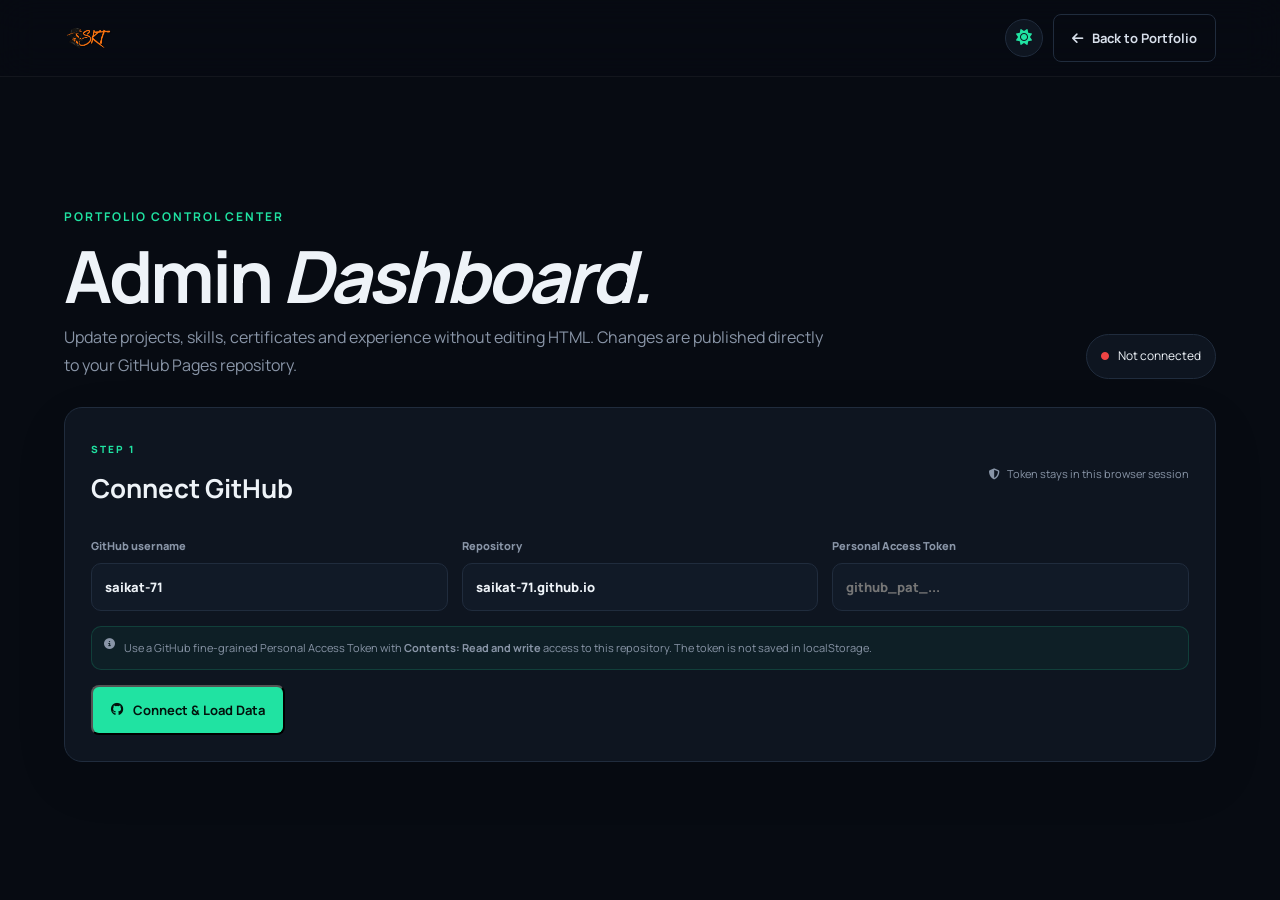
==== admin.html @ 8b810a0f "Fresh Start" ====
<!DOCTYPE html>
<html lang="en">
<head>
<meta charset="UTF-8"><meta name="viewport" content="width=device-width, initial-scale=1.0">
<title>Admin Dashboard | Saikat Portfolio</title>
<link rel="icon" href="images/Favicon.PNG">
<link rel="preconnect" href="https://fonts.googleapis.com"><link rel="preconnect" href="https://fonts.gstatic.com" crossorigin>
<link href="https://fonts.googleapis.com/css2?family=Manrope:wght@400;500;600;700;800&display=swap" rel="stylesheet">
<link rel="stylesheet" href="https://cdnjs.cloudflare.com/ajax/libs/font-awesome/6.5.2/css/all.min.css">
<link rel="stylesheet" href="style.css"><link rel="stylesheet" href="admin.css">
</head>
<body class="admin-page">
<header class="header"><nav class="nav container"><a class="brand brand-logo" href="index.html"><img src="images/Logo.png" alt="Saikat"></a><div class="subnav-actions"><button class="theme-toggle" id="themeToggle" aria-label="Toggle dark and light mode"><i class="fa-solid fa-sun"></i></button><a class="btn btn-ghost" href="index.html"><i class="fa-solid fa-arrow-left"></i> Back to Portfolio</a></div></nav></header>
<main class="admin-wrap container">
  <section class="admin-hero"><div><span class="eyebrow">PORTFOLIO CONTROL CENTER</span><h1>Admin <em>Dashboard.</em></h1><p>Update projects, skills, certificates and experience without editing HTML. Changes are published directly to your GitHub Pages repository.</p></div><div class="admin-status" id="status"><i class="fa-solid fa-circle"></i><span>Not connected</span></div></section>

  <section class="admin-panel setup-panel" id="setupPanel">
    <div class="panel-head"><div><span>STEP 1</span><h2>Connect GitHub</h2></div><span class="secure-note"><i class="fa-solid fa-shield-halved"></i> Token stays in this browser session</span></div>
    <div class="form-grid three"><label>GitHub username<input id="ghOwner" value="saikat-71"></label><label>Repository<input id="ghRepo" value="saikat-71.github.io"></label><label>Personal Access Token<input id="ghToken" type="password" placeholder="github_pat_..."></label></div>
    <div class="setup-help"><i class="fa-solid fa-circle-info"></i><span>Use a GitHub fine-grained Personal Access Token with <strong>Contents: Read and write</strong> access to this repository. The token is not saved in localStorage.</span></div>
    <button class="btn btn-primary" id="connectBtn"><i class="fa-brands fa-github"></i> Connect & Load Data</button>
  </section>

  <section class="admin-panel hidden" id="dashboardPanel">
    <div class="dashboard-top"><div><span>STEP 2</span><h2>Manage portfolio</h2><p id="lastUpdated"></p></div><div class="dashboard-actions"><button class="btn btn-ghost" id="exportBtn"><i class="fa-solid fa-download"></i> Export JSON</button><button class="btn btn-primary" id="publishBtn"><i class="fa-solid fa-cloud-arrow-up"></i> Publish Changes</button></div></div>
    <div class="admin-tabs"><button class="active" data-tab="projects">Projects</button><button data-tab="skills">Skills</button><button data-tab="certificates">Certificates</button><button data-tab="experience">Experience</button><button data-tab="research">Research</button></div>
    <div id="tab-projects" class="admin-tab active"></div><div id="tab-skills" class="admin-tab"></div><div id="tab-certificates" class="admin-tab"></div><div id="tab-experience" class="admin-tab"></div><div id="tab-research" class="admin-tab"></div>
  </section>

  <section class="admin-panel hidden" id="guidePanel"><div class="panel-head"><div><span>QUICK GUIDE</span><h2>How it works</h2></div></div><div class="guide-grid"><div><b>1. Connect</b><p>Enter your GitHub token and connect to the portfolio repository.</p></div><div><b>2. Edit</b><p>Add, edit or remove items using the dashboard forms.</p></div><div><b>3. Publish</b><p>Click Publish Changes. GitHub updates the live site automatically after Pages rebuilds.</p></div></div></section>
</main>
<div class="toast" id="toast"></div>
<script src="admin.js"></script>
</body></html>
---- style.css ----
*{margin:0;padding:0;box-sizing:border-box}
:root{--bg:#070b12;--panel:#0e1520;--panel2:#111a27;--text:#eef3f8;--muted:#8995a7;--line:#202c3d;--accent:#20e3a2;--accent2:#36a8ff;--max:1160px}
html{scroll-behavior:smooth}
body{font-family:Inter,Arial,sans-serif;background:var(--bg);color:var(--text);line-height:1.7;overflow-x:hidden}
a{text-decoration:none;color:inherit}button{font:inherit}.container{width:min(var(--max),90%);margin:auto}
.header{position:fixed;top:0;left:0;width:100%;z-index:1000;background:rgba(7,11,18,.72);backdrop-filter:blur(18px);border-bottom:1px solid rgba(255,255,255,.05)}
.nav{height:76px;display:flex;align-items:center;justify-content:space-between}
.brand{font-weight:800;font-size:22px;letter-spacing:-1px}.brand span{color:var(--accent)}
.nav-menu{display:flex;align-items:center;gap:26px}.nav-menu>a{font-size:13px;color:#aeb8c8;transition:.25s}.nav-menu>a:hover{color:var(--accent)}
.nav-cv{padding:8px 13px;border:1px solid var(--accent);border-radius:7px;color:var(--accent)!important}.nav-cv:hover{background:var(--accent);color:#04100b!important}
.menu-toggle{display:none;border:0;background:transparent;color:white;font-size:22px}
.hero{min-height:100vh;display:flex;align-items:center;position:relative;padding-top:80px;overflow:hidden}
.hero:before{content:"";position:absolute;width:650px;height:650px;left:28%;top:0;background:radial-gradient(circle,rgba(32,227,162,.13),transparent 67%);pointer-events:none}
.hero-grid{display:grid;grid-template-columns:1.1fr .9fr;gap:50px;align-items:center}
.availability{display:inline-flex;align-items:center;gap:8px;color:var(--accent);font-size:12px;border:1px solid rgba(32,227,162,.22);padding:7px 11px;border-radius:99px;background:rgba(32,227,162,.05);margin-bottom:22px}.availability span{width:7px;height:7px;border-radius:50%;background:var(--accent);box-shadow:0 0 12px var(--accent)}
.eyebrow,.section-head>span{font-size:12px;color:var(--accent);letter-spacing:2px;font-weight:700}
.hero h1{font-size:clamp(42px,6vw,76px);line-height:1.03;letter-spacing:-3px;margin:10px 0 20px}.hero h1 span{background:linear-gradient(90deg,var(--accent),var(--accent2));-webkit-background-clip:text;color:transparent}
.hero h2{font-size:clamp(20px,3vw,28px);color:#d7deea;margin-bottom:18px}.hero h2 #typing{color:var(--accent)}.cursor{animation:blink .7s infinite;color:var(--accent)}@keyframes blink{50%{opacity:0}}
.hero-text{max-width:650px;color:var(--muted);font-size:15px}
.hero-actions{display:flex;gap:12px;flex-wrap:wrap;margin-top:28px}.btn{display:inline-flex;align-items:center;gap:9px;padding:12px 18px;border-radius:8px;font-size:13px;font-weight:700;transition:.3s}.btn-primary{background:var(--accent);color:#03110c}.btn-primary:hover{transform:translateY(-3px);box-shadow:0 12px 35px rgba(32,227,162,.18)}.btn-ghost{border:1px solid var(--line);color:#d8e0eb}.btn-ghost:hover{border-color:var(--accent);color:var(--accent);transform:translateY(-3px)}
.socials{display:flex;gap:10px;margin-top:25px}.socials a{width:39px;height:39px;border:1px solid var(--line);border-radius:50%;display:grid;place-items:center;color:#8e9aab;transition:.25s}.socials a:hover{border-color:var(--accent);color:var(--accent);transform:translateY(-4px)}
.hero-visual{min-height:500px;display:grid;place-items:center;position:relative}.profile{width:330px;height:390px;border-radius:28px;border:1px solid rgba(32,227,162,.3);background:linear-gradient(145deg,#142131,#0a111b);box-shadow:0 35px 90px rgba(0,0,0,.35),inset 0 0 50px rgba(32,227,162,.04);display:flex;flex-direction:column;justify-content:center;align-items:center;position:relative;transform:rotate(3deg);transition:.5s}.profile:hover{transform:rotate(0) scale(1.025)}
.profile:before{content:"";position:absolute;inset:18px;border:1px dashed rgba(32,227,162,.15);border-radius:20px}.profile-photo{width:210px;height:210px;object-fit:cover;object-position:center top;border-radius:50%;display:block;border:3px solid rgba(32,227,162,.45);box-shadow:0 0 45px rgba(32,227,162,.12);position:relative;z-index:2}
.profile-initials{width:155px;height:155px;border-radius:50%;display:grid;place-items:center;font-size:42px;font-weight:800;background:linear-gradient(135deg,rgba(32,227,162,.18),rgba(54,168,255,.18));border:1px solid rgba(32,227,162,.4);color:var(--accent);box-shadow:0 0 70px rgba(32,227,162,.12)}
.profile-caption{text-align:center;margin-top:28px;display:flex;flex-direction:column}.profile-caption strong{font-size:18px}.profile-caption span{color:var(--muted);font-size:12px}
.orbit{position:absolute;border:1px solid rgba(32,227,162,.09);border-radius:50%;pointer-events:none}.orbit-1{width:480px;height:480px;animation:spin 20s linear infinite}.orbit-2{width:570px;height:570px;animation:spin 30s linear infinite reverse}@keyframes spin{to{transform:rotate(360deg)}}
.float-card{position:absolute;padding:10px 13px;border:1px solid var(--line);background:rgba(12,19,29,.88);backdrop-filter:blur(10px);border-radius:8px;font-size:11px;color:#b9c3d1;display:flex;gap:8px;align-items:center;box-shadow:0 15px 40px rgba(0,0,0,.25)}.float-card i{color:var(--accent)}.fc-one{top:90px;right:10px;animation:float 4s ease-in-out infinite}.fc-two{left:0;bottom:125px;animation:float 4s ease-in-out infinite 1s}.fc-three{right:0;bottom:65px;animation:float 4s ease-in-out infinite 2s}@keyframes float{50%{transform:translateY(-10px)}}
.scroll-cue{position:absolute;bottom:22px;left:50%;transform:translateX(-50%);display:flex;flex-direction:column;align-items:center;gap:5px;color:#687589;font-size:10px}.scroll-cue i{color:var(--accent)}
.section{padding:110px 0}.section-dark{background:#0b111a}.section-head{margin-bottom:48px}.section-head.center{text-align:center;max-width:750px;margin:0 auto 48px}.section-head h2{font-size:clamp(31px,4.5vw,48px);line-height:1.15;letter-spacing:-1.8px;margin-top:8px}.section-head h2 em,.contact-box h2 em{font-style:normal;color:var(--accent)}.section-head p{color:var(--muted);font-size:14px;margin-top:12px}
.about-grid{display:grid;grid-template-columns:1.15fr .85fr;gap:70px}.about-copy p{color:var(--muted);font-size:15px;margin-bottom:18px}.about-copy strong{color:#dfe7f1}
.fact-grid{display:grid;grid-template-columns:1fr 1fr;gap:12px}.fact{background:var(--panel);border:1px solid var(--line);border-radius:11px;padding:17px;display:flex;gap:12px;align-items:center;transition:.3s}.fact:hover{border-color:rgba(32,227,162,.5);transform:translateY(-3px)}.fact i{color:var(--accent);width:35px;height:35px;display:grid;place-items:center;background:rgba(32,227,162,.08);border-radius:8px}.fact small,.fact strong{display:block}.fact small{color:#6f7c8e;font-size:10px}.fact strong{font-size:12px;color:#cbd4e0}
.skill-groups{display:grid;grid-template-columns:repeat(3,1fr);gap:17px}.skill-card{background:var(--panel);border:1px solid var(--line);border-radius:13px;padding:25px;transition:.35s}.skill-card:hover{transform:translateY(-6px);border-color:rgba(32,227,162,.55)}.skill-icon{width:44px;height:44px;display:grid;place-items:center;border-radius:9px;background:rgba(32,227,162,.08);color:var(--accent);margin-bottom:17px}.skill-card h3{font-size:16px;margin-bottom:15px}.tags{display:flex;flex-wrap:wrap;gap:7px}.tags span{font-size:10px;color:#9eabbd;border:1px solid #273446;background:#101925;padding:6px 8px;border-radius:5px}.skill-note{color:#59677a;font-size:10px;margin-top:12px}
.project-grid{display:grid;grid-template-columns:1fr 1fr;gap:18px}.project{background:var(--panel);border:1px solid var(--line);padding:27px;border-radius:13px;transition:.35s}.project:hover{transform:translateY(-7px);border-color:rgba(32,227,162,.55);box-shadow:0 20px 60px rgba(0,0,0,.2)}.project-top{display:flex;justify-content:space-between;margin-bottom:24px}.project-number{font-size:12px;color:var(--accent);font-weight:700}.project-top a{color:#7f8da0;font-size:19px}.project-top a:hover{color:var(--accent)}.project h3{font-size:19px;margin-bottom:11px}.project p{font-size:13px;color:var(--muted);margin-bottom:18px}.center{text-align:center;margin-top:35px}
.timeline{max-width:880px;margin:auto;position:relative}.timeline:before{content:"";position:absolute;left:9px;top:0;bottom:0;width:1px;background:#263243}.timeline-item{position:relative;padding-left:45px;margin-bottom:42px}.timeline-marker{position:absolute;left:2px;top:4px;width:15px;height:15px;background:var(--accent);border-radius:50%;box-shadow:0 0 18px rgba(32,227,162,.45)}.timeline-date{color:var(--accent);font-size:11px;margin-bottom:7px}.timeline-card{background:var(--panel);border:1px solid var(--line);border-radius:12px;padding:23px}.timeline-card h3{font-size:20px}.timeline-card h4{font-size:13px;color:#a0acbc;font-weight:500;margin-bottom:11px}.timeline-card p{font-size:13px;color:var(--muted);margin-top:7px}
.education{max-width:900px;margin:auto;padding:30px;border:1px solid var(--line);background:var(--panel);border-radius:14px;display:flex;gap:20px}.edu-icon{min-width:55px;height:55px;border-radius:11px;background:rgba(32,227,162,.08);color:var(--accent);display:grid;place-items:center;font-size:22px}.edu-date{color:var(--accent);font-size:11px}.education h3{font-size:21px;margin:4px 0}.education h4{font-size:13px;color:#a2aebf;font-weight:500}.education p{font-size:13px;color:var(--muted);margin-top:9px}
.research-card{max-width:900px;margin:auto;padding:30px;background:var(--panel);border:1px solid var(--line);border-radius:14px;display:grid;grid-template-columns:55px 1fr;gap:20px}.research-icon{width:55px;height:55px;background:rgba(32,227,162,.08);color:var(--accent);display:grid;place-items:center;border-radius:10px}.research-card h3{font-size:19px}.research-card p{font-size:13px;color:var(--muted);margin:10px 0 18px}.research-interests{max-width:900px;margin:18px auto 0;display:flex;gap:8px;flex-wrap:wrap}.research-interests span{padding:8px 11px;border-radius:6px;border:1px solid var(--line);font-size:10px;color:#8d9bad}
.cert-grid{display:grid;grid-template-columns:1fr 1fr;gap:17px}.certificate{display:flex;gap:16px;padding:23px;background:var(--panel);border:1px solid var(--line);border-radius:12px;transition:.3s}.certificate:hover{border-color:rgba(32,227,162,.5);transform:translateY(-4px)}.certificate>i{width:45px;height:45px;min-width:45px;border-radius:9px;display:grid;place-items:center;background:rgba(32,227,162,.08);color:var(--accent)}.certificate h3{font-size:15px}.certificate p{font-size:12px;color:#8996a8}.certificate small{font-size:10px;color:#5f6c7e}
.contact{padding-bottom:120px}.contact-box{text-align:center;max-width:850px;margin:auto;padding:65px 25px;border:1px solid rgba(32,227,162,.2);border-radius:20px;background:radial-gradient(circle at 50% 0,rgba(32,227,162,.08),transparent 50%),var(--panel)}.contact-box>span{font-size:11px;color:var(--accent);letter-spacing:2px;font-weight:700}.contact-box h2{font-size:clamp(34px,5vw,54px);line-height:1.12;letter-spacing:-2px;margin:12px 0}.contact-box>p{color:var(--muted);font-size:14px}.email{display:inline-block;color:var(--accent);font-size:clamp(18px,3vw,28px);margin:28px 0 22px;border-bottom:1px solid rgba(32,227,162,.5);padding-bottom:5px}.contact-links{display:flex;justify-content:center;gap:9px;flex-wrap:wrap}.contact-links a{border:1px solid var(--line);padding:9px 13px;border-radius:7px;color:#a8b3c3;font-size:11px;transition:.25s}.contact-links a:hover{border-color:var(--accent);color:var(--accent)}.location{margin-top:22px;color:#687689;font-size:11px}
footer{border-top:1px solid #172131;background:#05080d}.footer-inner{min-height:90px;display:flex;align-items:center;justify-content:space-between;gap:20px}.footer-inner p{font-size:10px;color:#5e6b7d}.footer-social{display:flex;gap:10px}.footer-social a{color:#718095}.footer-social a:hover{color:var(--accent)}
#topBtn{position:fixed;right:max(18px,env(safe-area-inset-right));bottom:max(18px,env(safe-area-inset-bottom));width:44px;height:44px;box-sizing:border-box;border:0;border-radius:8px;background:var(--accent);color:#03110c;display:grid;place-items:center;opacity:0;visibility:hidden;cursor:pointer;transition:.3s;z-index:900}#topBtn.show{opacity:1;visibility:visible}#topBtn:hover{transform:translateY(-4px)}
.reveal{opacity:0;transform:translateY(28px);transition:opacity .75s ease,transform .75s ease}.reveal.show{opacity:1;transform:none}
#preloader{position:fixed;inset:0;background:var(--bg);z-index:5000;display:grid;place-items:center;transition:.5s}#preloader span{width:46px;height:46px;border:3px solid #203040;border-top-color:var(--accent);border-radius:50%;animation:load .8s linear infinite}@keyframes load{to{transform:rotate(360deg)}}

@media(max-width:900px){
  .menu-toggle{display:block}.nav-menu{position:fixed;right:-100%;top:76px;width:280px;height:calc(100vh - 76px);padding:30px;background:#09101a;border-left:1px solid var(--line);display:flex;flex-direction:column;align-items:flex-start;gap:22px;transition:.35s}.nav-menu.open{right:0}
  .hero-grid,.about-grid{grid-template-columns:1fr}.hero-copy{text-align:center}.hero-text{margin:auto}.hero-actions,.socials{justify-content:center}.hero-visual{order:-1;min-height:390px}.profile{transform:scale(.82) rotate(3deg)}.orbit-1{width:400px;height:400px}.orbit-2{width:470px;height:470px}.float-card{display:none}
  .skill-groups{grid-template-columns:1fr 1fr}
}
@media(max-width:650px){
  .section{padding:80px 0}.hero h1{font-size:43px}.hero-visual{min-height:310px}.profile{transform:scale(.66) rotate(3deg);margin-top:-35px;margin-bottom:-55px}.orbit{display:none}.skill-groups,.project-grid,.cert-grid{grid-template-columns:1fr}.fact-grid{grid-template-columns:1fr}.research-card{grid-template-columns:1fr}.education{flex-direction:column}.footer-inner{flex-direction:column;justify-content:center;padding:25px 0}.scroll-cue{display:none}.contact-box{padding:45px 18px}.email{font-size:18px}
}


/* ===== Portfolio Ready Additions ===== */
.brand-logo{display:flex;align-items:center;height:42px}
.brand-logo img{display:block;width:122px;height:42px;object-fit:contain;object-position:left center}
.project{overflow:hidden}
.project-cover{height:210px;margin:-27px -27px 24px;position:relative;overflow:hidden;background:#0a111b;border-bottom:1px solid var(--line)}
.project-cover img{width:100%;height:100%;object-fit:cover;display:block;transition:transform .5s ease,filter .5s ease}
.project:hover .project-cover img{transform:scale(1.045);filter:saturate(1.08)}
.cover-label{position:absolute;left:14px;bottom:14px;padding:6px 9px;border-radius:5px;background:rgba(7,11,18,.82);border:1px solid rgba(32,227,162,.35);color:var(--accent);font-size:9px;letter-spacing:1px;font-weight:700;backdrop-filter:blur(8px)}
.company-heading{display:flex;align-items:center;gap:15px;margin-bottom:10px}
.company-heading img{width:118px;height:42px;object-fit:contain;border-radius:7px}
.company-heading h3{margin:0}
.company-heading h4{margin:2px 0 0}
.footer-logo img{width:108px;height:38px}
.footer-copy{display:flex;flex-direction:column;gap:2px}
.footer-copy span{font-size:9px;color:#465366}
footer .footer-inner{padding:12px 0}
@media(max-width:650px){
  .brand-logo img{width:105px;height:38px}
  .project-cover{height:190px}
  .company-heading{align-items:flex-start;flex-direction:column;gap:10px}
  .company-heading img{width:145px;height:48px}
  .footer-copy{text-align:center;align-items:center}
}


/* ===== Advanced Portfolio Features ===== */
body.light{--bg:#f4f7fb;--panel:#ffffff;--panel2:#eef3f8;--text:#102033;--muted:#5d6b7d;--line:#dbe3ed;--accent:#079e72;--accent2:#1689d8}body.light .header{background:rgba(244,247,251,.8)}body.light .section-dark{background:#eaf0f6}body.light .nav-menu{background:#fff}body.light .project,body.light .skill-card,body.light .fact,body.light .timeline-card,body.light .education,body.light .research-card,body.light .certificate{box-shadow:0 8px 30px rgba(20,40,70,.06)}
.theme-toggle{width:38px;height:38px;border:1px solid var(--line);background:var(--panel);color:var(--accent);border-radius:50%;cursor:pointer;margin-left:auto;margin-right:12px;transition:.25s}.theme-toggle:hover{transform:rotate(18deg);border-color:var(--accent)}
.brand-logo img{width:78px;height:28px;object-fit:contain;object-position:left center}.footer-logo img{width:78px;height:28px}.brand-logo{height:32px}
#particles{position:fixed;inset:0;width:100%;height:100%;pointer-events:none;z-index:0;opacity:.55}.header,main,footer,#topBtn,.modal{position:relative;z-index:1}.hero:before{z-index:0}.hero-grid,.scroll-cue{position:relative;z-index:1}
.cursor-dot,.cursor-ring{position:fixed;top:0;left:0;pointer-events:none;z-index:6000;border-radius:50%;transform:translate(-50%,-50%);opacity:0}.cursor-dot{width:6px;height:6px;background:var(--accent)}.cursor-ring{width:30px;height:30px;border:1px solid var(--accent);transition:width .2s,height .2s,opacity .2s}.cursor-ring.active{width:48px;height:48px;opacity:.5}@media(pointer:fine){body{cursor:none}a,button{cursor:none}.cursor-dot,.cursor-ring{opacity:1}}@media(pointer:coarse){.cursor-dot,.cursor-ring{display:none}}
.stats-grid{display:grid;grid-template-columns:repeat(4,1fr);gap:13px;margin-top:48px}.stat{padding:22px;background:var(--panel);border:1px solid var(--line);border-radius:12px;text-align:center}.stat strong{display:block;font-size:31px;line-height:1.1;color:var(--accent)}.stat span{font-size:10px;color:var(--muted);text-transform:uppercase;letter-spacing:1px}.project-details{display:inline-flex;align-items:center;gap:7px;margin-top:18px;color:var(--accent);font-size:11px;font-weight:700}.project-details i{transition:.2s}.project-details:hover i{transform:translateX(4px)}
.github-section{margin-top:42px;border-top:1px solid var(--line);padding-top:28px}.github-heading{display:flex;justify-content:space-between;align-items:center;margin-bottom:15px}.github-heading span{font-size:10px;letter-spacing:2px;color:var(--accent);font-weight:700}.github-heading small{font-size:10px;color:var(--muted)}.repo-grid{display:grid;grid-template-columns:repeat(3,1fr);gap:12px}.repo-card{padding:17px;background:var(--panel);border:1px solid var(--line);border-radius:10px;min-height:145px;transition:.25s}.repo-card:hover{transform:translateY(-4px);border-color:rgba(32,227,162,.5)}.repo-card h4{font-size:14px;margin-bottom:7px}.repo-card p{font-size:11px;color:var(--muted);min-height:34px}.repo-meta{display:flex;gap:12px;margin-top:13px;color:#738196;font-size:9px}.repo-meta b{color:var(--accent);font-weight:600}.repo-card a{display:inline-block;margin-top:10px;font-size:10px;color:var(--accent)}.paper-meta{display:block;margin-top:12px;color:#637084;font-size:10px}
.research-list{display:grid;gap:16px}.research-card{grid-template-columns:55px 1fr}.preview-btn{margin-top:10px;border:1px solid var(--line);background:transparent;color:var(--accent);border-radius:5px;padding:6px 9px;font-size:9px}.preview-btn:hover{background:rgba(32,227,162,.08);border-color:var(--accent)}
.modal{position:fixed;inset:0;z-index:7000;display:none;align-items:center;justify-content:center;padding:20px}.modal.open{display:flex}.modal-backdrop{position:absolute;inset:0;background:rgba(2,6,12,.82);backdrop-filter:blur(8px)}.certificate-preview{position:relative;width:min(620px,92vw);z-index:2}.modal-close{position:absolute;right:-8px;top:-48px;width:36px;height:36px;border-radius:50%;border:1px solid #536176;background:#0c1420;color:#fff;font-size:24px}.certificate-sheet{aspect-ratio:1.45/1;background:linear-gradient(135deg,#fff,#edf3f7);color:#1b2a3b;border:12px solid #c8d5df;outline:2px solid #6ea08e;box-shadow:0 25px 80px rgba(0,0,0,.35);display:flex;flex-direction:column;align-items:center;justify-content:center;text-align:center;padding:35px}.cert-ribbon{font-size:10px;letter-spacing:4px;color:#087b59;font-weight:800}.cert-seal{width:60px;height:60px;border-radius:50%;border:2px solid #087b59;display:grid;place-items:center;color:#087b59;margin:18px 0}.certificate-sheet h2{font-family:Georgia,serif;font-size:28px;margin:5px 0 8px}.certificate-sheet p{font-size:13px}.cert-small{letter-spacing:2px}.cert-line{width:190px;border-top:1px solid #9cafbd;margin:18px}.certificate-sheet small{max-width:390px;color:#6a7887;font-size:9px}
@media(max-width:900px){.stats-grid{grid-template-columns:1fr 1fr}.repo-grid{grid-template-columns:1fr 1fr}.theme-toggle{margin-left:auto}}
@media(max-width:650px){.brand-logo img{width:70px;height:25px}.stats-grid,.repo-grid{grid-template-columns:1fr}.github-heading{align-items:flex-start;flex-direction:column;gap:5px}.certificate-sheet h2{font-size:21px}.certificate-sheet{padding:20px}}

/* ===== Final polish: footer, GitHub page, subpage cursor and light-mode readability ===== */
.footer-grid{display:grid;grid-template-columns:1.7fr 1fr 1fr 1.2fr;gap:42px;padding:46px 0 34px}
.footer-about p{max-width:330px;color:#8995a7;font-size:11px;margin-top:14px;line-height:1.8}
.footer-column{display:flex;flex-direction:column;gap:8px}.footer-column h4{font-size:11px;letter-spacing:1px;color:var(--text);margin-bottom:5px}.footer-column a{font-size:10px;color:#78869a;transition:.2s}.footer-column a:hover{color:var(--accent);transform:translateX(2px)}
.footer-social{display:flex;gap:8px;margin-top:10px}.footer-social a{width:31px;height:31px;border:1px solid var(--line);border-radius:50%;display:grid;place-items:center;color:#718095}.footer-bottom{border-top:1px solid #172131;display:flex;justify-content:space-between;gap:20px;padding:15px 0;font-size:9px;color:#657286}.footer-bottom span{color:#4f5c6e}
.github-cta{text-align:center;margin-top:32px}.github-cta .skill-note{margin-top:9px}
.subnav-actions{display:flex;align-items:center;gap:10px}.subnav-actions .theme-toggle{margin:0}
.github-page{padding-top:140px;min-height:100vh}.github-page h1{font-size:clamp(38px,5vw,58px);line-height:1.1}.github-profile-card{display:flex;align-items:center;justify-content:space-between;gap:20px;padding:20px 22px;background:var(--panel);border:1px solid var(--line);border-radius:13px;margin-bottom:24px}.github-profile-card>div{display:flex;align-items:center;gap:14px}.github-profile-card>div>i{font-size:32px;color:var(--accent)}.github-profile-card strong,.github-profile-card span{display:block}.github-profile-card strong{font-size:16px}.github-profile-card span{font-size:10px;color:var(--muted);margin-top:2px}.repo-grid-page{grid-template-columns:repeat(3,1fr)}.repo-card-large{min-height:185px}.repo-title{display:flex;align-items:center;gap:9px}.repo-title>i{color:var(--accent)}.repo-title h3{font-size:14px;word-break:break-word}.repo-card-large p{margin-top:12px;min-height:50px}.repo-card a i{transition:.2s}.repo-card a:hover i{transform:translateX(4px)}.repo-error{grid-column:1/-1;padding:40px;text-align:center;border:1px solid var(--line);border-radius:12px;background:var(--panel);color:var(--muted)}.repo-error i{font-size:28px;color:var(--accent);margin-bottom:10px}
/* Make explicit dark-theme hard-coded grays readable in light mode */
body.light .hero h2,body.light .socials a,body.light .nav-menu>a,body.light .btn-ghost,body.light .float-card,body.light .fact strong,body.light .tags span,body.light .skill-note,body.light .timeline-card p,body.light .timeline-card small,body.light .education p,body.light .education small,body.light .research-card p,body.light .research-card small,body.light .certificate p,body.light .certificate small,body.light .repo-meta,body.light .footer-about p,body.light .footer-column a,body.light .footer-bottom,body.light .footer-bottom span{color:#425268}
body.light .tags span{background:#f0f4f8;border-color:#ccd7e2}.light .float-card{background:rgba(255,255,255,.92)}body.light .nav-menu{border-color:#dbe3ed}body.light footer{background:#e8eef5;border-top-color:#d4dde8}body.light .footer-bottom{border-top-color:#d2dce7}body.light .footer-column h4{color:#17263a}body.light .github-profile-card,body.light .repo-card{background:#fff}
@media(max-width:900px){.footer-grid{grid-template-columns:1fr 1fr;gap:28px}.repo-grid-page{grid-template-columns:1fr 1fr}}
@media(max-width:650px){.footer-grid{grid-template-columns:1fr 1fr;gap:24px}.footer-about{grid-column:1/-1}.footer-bottom{flex-direction:column;text-align:center;align-items:center}.github-profile-card{align-items:flex-start;flex-direction:column}.repo-grid-page{grid-template-columns:1fr}}

/* ===== Mobile Navigation & Layout Polish ===== */
@media (max-width: 900px){
  .header{z-index:3000;}
  .nav{height:72px;position:relative;}
  .brand-logo{flex:0 0 auto;}
  .theme-toggle{margin-left:auto;}
  .menu-toggle{display:grid;place-items:center;width:42px;height:42px;margin-left:8px;position:relative;z-index:3100;}
  .nav-menu{
    position:fixed;
    top:72px;
    left:0;
    right:0;
    width:100%;
    height:auto;
    max-height:calc(100dvh - 72px);
    overflow-y:auto;
    padding:24px 22px 30px;
    background:#09101a;
    border:0;
    border-top:1px solid rgba(255,255,255,.08);
    box-shadow:0 24px 45px rgba(0,0,0,.35);
    display:flex;
    flex-direction:column;
    align-items:stretch;
    gap:8px;
    right:auto;
    transform:translateY(-12px);
    opacity:0;
    visibility:hidden;
    pointer-events:none;
    transition:opacity .25s ease,transform .25s ease,visibility .25s ease;
    z-index:3050;
  }
  .nav-menu.open{
    right:auto;
    transform:translateY(0);
    opacity:1;
    visibility:visible;
    pointer-events:auto;
  }
  .nav-menu>a{
    width:100%;
    padding:13px 14px;
    border-radius:9px;
    font-size:14px;
    color:#d8e0eb;
  }
  .nav-menu>a:hover,.nav-menu>a:active{background:rgba(32,227,162,.08);color:var(--accent);}
  .nav-menu .nav-cv{text-align:center;margin-top:6px;padding:11px 14px;}
  body.menu-open{overflow:hidden;}

  .hero{padding-top:88px;min-height:auto;}
  .hero-grid{gap:24px;}
  .hero-visual{order:-1;min-height:320px;margin-top:5px;overflow:visible;}
}

@media (max-width:650px){
  .nav{width:min(var(--max),92%);}
  .brand-logo img{width:70px;height:25px;}
  .theme-toggle{width:38px;height:38px;}
  .menu-toggle{width:40px;height:40px;}
  .nav-menu{top:72px;max-height:calc(100dvh - 72px);padding:20px 18px 28px;}
  .hero{padding-top:88px;}
  .hero-grid{gap:10px;}
  .hero-visual{min-height:285px;margin-bottom:4px;}
  .profile{transform:scale(.62) rotate(3deg);margin-top:-30px;margin-bottom:-70px;}
  .hero-copy{padding-top:8px;}
  .hero h1{font-size:clamp(38px,11vw,46px);letter-spacing:-2px;}
  .hero h2{font-size:21px;line-height:1.35;min-height:30px;}
  .hero-text{font-size:14px;line-height:1.7;}
  .hero-actions .btn{width:100%;justify-content:center;}
  .socials{margin-top:20px;}
  .section{padding:72px 0;}
  .section-head{margin-bottom:34px;}
  .section-head h2{font-size:32px;}
  .project,.skill-card,.education,.research-card{padding:21px;}
  .project-cover{margin:-21px -21px 20px;}
  .timeline-item{padding-left:35px;}
  .timeline-card{padding:19px;}
  .contact-box{padding:40px 16px;}
  .email{word-break:break-word;}
}

body.light .nav-menu{background:#fff;box-shadow:0 24px 45px rgba(20,40,70,.16);border-top-color:#dbe3ed;}
body.light .nav-menu>a{color:#425268;}
body.light .nav-menu>a:hover,body.light .nav-menu>a:active{background:#eef7f4;color:#079e72;}

@media (min-width:901px){body.menu-open{overflow:auto;}}

/* ===== Portfolio improvements ===== */
body{font-family:"Manrope",Arial,sans-serif}
.subpage{padding-top:145px;min-height:78vh}
.subpage h1{font-size:clamp(38px,5vw,64px);line-height:1.08;letter-spacing:-2px}
.subpage .section-head h1{margin-top:8px}
.company-heading{display:flex;align-items:center;gap:14px}
.company-heading img{width:48px;height:48px;object-fit:contain;border-radius:9px;background:#fff;padding:5px;border:1px solid var(--line)}
.research-actions{display:flex;gap:12px;align-items:center;flex-wrap:wrap;margin-top:12px}
.report-link{display:inline-flex;align-items:center;gap:7px;color:var(--accent);font-size:11px;font-weight:700;border:1px solid var(--line);padding:7px 10px;border-radius:6px;transition:.25s}
.report-link:hover{border-color:var(--accent);background:rgba(32,227,162,.06);transform:translateY(-2px)}
.education-list{display:grid;gap:18px;max-width:900px;margin:auto}
.education-list .education{max-width:none}
.gallery-grid{display:grid;grid-template-columns:repeat(4,1fr);gap:16px}
.gallery-card{background:var(--panel);border:1px solid var(--line);border-radius:14px;overflow:hidden;transition:.3s}
.gallery-card:hover{transform:translateY(-5px);border-color:rgba(32,227,162,.55);box-shadow:0 18px 45px rgba(0,0,0,.15)}
.gallery-card img{width:100%;aspect-ratio:4/3;display:block;object-fit:cover}
.gallery-card>div{padding:14px}
.gallery-card span{font-size:9px;color:var(--accent);letter-spacing:1.5px;font-weight:800}
.gallery-card h3{font-size:13px;margin-top:4px}
.research-detail-hero{display:grid;grid-template-columns:90px 1fr;gap:24px;align-items:start;max-width:980px;margin:auto}
.research-icon.large{width:90px;height:90px;font-size:30px}
.research-detail-hero h1{margin:9px 0 14px}
.research-detail-hero p{color:var(--muted);font-size:15px;max-width:850px}
.detail-box p{color:var(--muted);margin:8px 0}
.detail-box strong{color:var(--text)}
.project{overflow:hidden}
.project-cover{margin:-27px -27px 22px;position:relative;overflow:hidden;background:var(--panel2)}
.project-cover img{width:100%;aspect-ratio:16/8;object-fit:cover;display:block;transition:.4s}
.project:hover .project-cover img{transform:scale(1.03)}
.cover-label{position:absolute;left:12px;bottom:12px;padding:6px 9px;border-radius:6px;background:rgba(4,10,16,.82);backdrop-filter:blur(8px);color:#fff;font-size:9px;letter-spacing:1.5px;font-weight:800}
body.light .cover-label{background:rgba(255,255,255,.88);color:#102033}
body.light .nav-menu>a{color:#425166}
body.light .nav-menu>a:hover{color:var(--accent)}
body.light .menu-toggle{color:#102033}
body.light .hero h2{color:#304156}
body.light .hero-text,.light .about-copy p,.light .project p,.light .timeline-card p,.light .education p,.light .research-card p,.light .contact-box>p{color:#536276}
body.light .about-copy strong,body.light .fact strong{color:#17283d}
body.light .fact small{color:#718095}
body.light .fact i,body.light .skill-icon,body.light .research-icon,body.light .edu-icon,body.light .certificate>i{background:rgba(7,158,114,.08)}
body.light .tags span{background:#f4f7fb;border-color:#d4deea;color:#4d5c70}
body.light .skill-note,body.light .paper-meta{color:#68788d}
body.light .project-top a{color:#607087}
body.light .timeline:before{background:#c9d5e2}
body.light .timeline-card h4,body.light .education h4{color:#536276}
body.light .research-interests span{color:#536276;background:#fff}
body.light .certificate p{color:#536276}
body.light .float-card{background:rgba(255,255,255,.9);color:#425166;box-shadow:0 15px 40px rgba(20,40,70,.1)}
body.light .btn-ghost{color:#23364d}
body.light .btn-ghost:hover{color:var(--accent)}
body.light .footer-column a,body.light .footer-about p{color:#536276}
body.light footer{background:#eef3f8;border-top-color:#d8e1eb}
body.light .footer-bottom{border-top-color:#d8e1eb}
body.light .footer-inner{color:#536276}
body.light .header{border-bottom-color:rgba(20,40,70,.08)}
body.light .subnav-actions .btn-ghost{background:#fff}
code{font-family:ui-monospace,SFMono-Regular,Consolas,monospace;font-size:.85em;color:var(--accent)}
@media(max-width:950px){.gallery-grid{grid-template-columns:repeat(2,1fr)}}
@media(max-width:650px){.gallery-grid{grid-template-columns:1fr}.research-detail-hero{grid-template-columns:1fr}.research-icon.large{width:65px;height:65px}.subpage{padding-top:120px}}

.project-actions{display:flex;align-items:center;gap:10px;flex-wrap:wrap;margin-top:16px}.project-actions .project-details,.project-actions .report-link{margin-top:0}.report-link{white-space:nowrap}

/* ===== Auto-expanding managed content =====
   All collections controlled from the Admin Dashboard grow with their content.
   No fixed section height is used, so adding items automatically pushes the
   following section downward without leaving overlap or artificial blank space.
*/
#skills,
#projects,
#experience,
#research,
section.section:has(.cert-grid){
  height:auto;
  min-height:0;
}

.skill-groups,
.project-grid,
.cert-grid,
.research-list,
.timeline{
  height:auto;
  min-height:0;
  align-content:start;
}

.skill-groups,
.project-grid,
.cert-grid{
  grid-auto-rows:auto;
}

.timeline{
  display:block;
}

.timeline-item:last-child{
  margin-bottom:0;
}

/* Keep long titles/descriptions from forcing horizontal overflow. */
.skill-card,
.project,
.certificate,
.timeline-card,
.research-card{
  min-width:0;
  height:auto;
}

.skill-card h3,
.project h3,
.certificate h3,
.timeline-card h3,
.research-card h3,
.skill-card p,
.project p,
.certificate p,
.timeline-card p,
.research-card p{
  overflow-wrap:anywhere;
}

/* ===== Final UI/UX Upgrade ===== */
.hero-metrics{display:grid;grid-template-columns:repeat(3,minmax(0,1fr));gap:10px;margin-top:28px;max-width:620px}.hero-metrics>div{padding:13px 14px;border:1px solid var(--line);border-radius:10px;background:rgba(14,21,32,.72)}.hero-metrics strong{display:block;color:var(--accent);font-size:20px;line-height:1.1}.hero-metrics span{display:block;color:var(--muted);font-size:9px;margin-top:4px}.language-list{display:grid;gap:13px}.language-item{min-width:0}.language-top{display:flex;justify-content:space-between;gap:10px;font-size:11px;color:#cdd7e3;margin-bottom:5px}.language-top strong{color:var(--accent);font-size:10px}.language-track{height:7px;border-radius:99px;background:#1a2635;overflow:hidden}.language-track span{display:block;height:100%;border-radius:inherit;background:linear-gradient(90deg,var(--accent),var(--accent2))}.project-actions,.research-actions{display:flex;align-items:center;gap:9px;flex-wrap:wrap}.project-actions .btn,.research-actions .btn{min-height:38px}.project-actions .report-link,.research-actions .report-link{margin-top:0}.report-link{display:inline-flex;align-items:center;justify-content:center;min-height:38px}.certificate>div{min-width:0}.certificate .preview-btn{margin-top:12px}.modal{z-index:5000}.certificate-preview{width:min(1000px,92vw);max-height:90vh;overflow:hidden}.certificate-preview-head{display:flex;align-items:center;justify-content:space-between;gap:18px;padding:22px 24px;border-bottom:1px solid var(--line)}.certificate-preview-head h2{font-size:24px;margin-top:4px}.certificate-preview-head p{color:var(--muted);font-size:12px}.certificate-preview-frame{height:min(72vh,720px);background:#101722;display:grid;place-items:center}.certificate-preview-frame iframe{width:100%;height:100%;border:0}.certificate-preview-frame img{max-width:100%;max-height:100%;object-fit:contain}.certificate-placeholder{text-align:center;color:var(--muted);padding:30px}.certificate-placeholder i{font-size:38px;color:var(--accent);margin-bottom:12px}.modal-close{z-index:2}.company-heading{min-width:0}.company-heading>div{min-width:0}.research-card>div:last-child{min-width:0}.paper-meta{display:block}.topBtnFix{right:20px}
@media(max-width:900px){.hero-grid{grid-template-columns:1fr}.hero-visual{order:-1}.hero-copy{max-width:760px}.skill-groups{grid-template-columns:1fr 1fr}.project-grid,.cert-grid{grid-template-columns:1fr 1fr}.about-grid{grid-template-columns:1fr;gap:35px}.hero{padding-bottom:65px}.float-card{font-size:10px}.fc-one{right:0}.fc-two{left:0}.fc-three{right:0}}
@media(max-width:650px){.container{width:min(92%,1160px)}.nav{height:68px}.brand-logo img{max-width:76px;height:auto}.hero{padding-top:82px}.hero-grid{gap:4px}.hero-visual{min-height:260px}.profile{transform:scale(.56) rotate(2deg);margin-top:-45px;margin-bottom:-90px}.orbit-1{width:360px;height:360px}.orbit-2{width:420px;height:420px}.float-card{padding:8px 10px;font-size:9px}.fc-one{top:30px}.fc-two{bottom:82px}.fc-three{bottom:30px}.availability{font-size:10px}.hero h1{font-size:clamp(36px,10.5vw,46px);letter-spacing:-2px}.hero h2{font-size:19px}.hero-text{font-size:13px}.hero-actions{display:grid;grid-template-columns:1fr;gap:9px}.hero-actions .btn{width:100%;justify-content:center}.hero-metrics{grid-template-columns:1fr 1fr;max-width:none}.hero-metrics>div:last-child{grid-column:1/-1}.section{padding:68px 0}.section-head h2{font-size:29px}.skill-groups,.project-grid,.cert-grid{grid-template-columns:1fr}.skill-card,.project,.certificate,.research-card{padding:18px}.project-cover{margin:-18px -18px 18px}.project-actions,.research-actions{display:grid;grid-template-columns:1fr}.project-actions>* ,.research-actions>*{width:100%;justify-content:center}.research-card{grid-template-columns:1fr;gap:13px}.research-icon{width:48px;height:48px}.timeline-item{padding-left:29px}.timeline-card{padding:17px}.company-heading{align-items:flex-start}.company-heading img{width:42px;height:42px}.fact-grid{grid-template-columns:1fr}.certificate-preview{width:94vw}.certificate-preview-head{padding:16px;align-items:flex-start}.certificate-preview-head .btn{padding:9px 11px}.certificate-preview-frame{height:65vh}.scroll-cue{display:none}.subpage{padding-top:105px}}
@media(max-width:380px){.hero-metrics{grid-template-columns:1fr}.hero-metrics>div:last-child{grid-column:auto}.hero h1{font-size:34px}.nav-menu{width:calc(100vw - 20px);right:10px}.profile{transform:scale(.5) rotate(2deg)}}
@media(prefers-reduced-motion:reduce){html{scroll-behavior:auto}.orbit,.float-card{animation:none!important}.project,.skill-card,.fact,.profile,.btn{transition:none!important}}

/* ===== Theme Button Contrast Fix ===== */
body.light .btn-primary, body.light .btn-primary:visited { color:#062218 !important; }
body.light .btn-ghost, body.light .btn-ghost:visited { color:#23364d !important; background:transparent; }
body.light .btn-ghost:hover { color:var(--accent) !important; }
body.light .preview-btn { color:#087b59 !important; background:#ffffff; border-color:#cbd7e4; }
body.light .preview-btn:hover { color:#056c4e !important; background:#eef8f4; }
body.light .mini-btn { color:#23364d !important; background:#ffffff; }
body.light .mini-btn:hover { color:var(--accent) !important; }
body.light .admin-tabs button { color:#425268 !important; }
body.light .admin-tabs button.active { color:var(--accent) !important; }
body.light .menu-toggle { color:#23364d !important; }
body.light #topBtn { color:#062218 !important; }
body.light .theme-toggle { color:var(--accent) !important; }

/* Certificate preview is an instant in-page modal; never load the PDF inside it. */
.certificate-preview { width:min(760px,92vw); max-height:90vh; }
.certificate-sheet { width:100%; }
@media(max-width:650px){ .certificate-preview{width:94vw;} .certificate-sheet{padding:22px 16px;border-width:8px;} .certificate-sheet h2{font-size:21px;} .cert-seal{width:52px;height:52px;margin:14px 0;} }

/* ===== Project/research action buttons: text-only style ===== */
.project-actions .project-details,
.research-actions .project-details {
  display:inline-flex;
  align-items:center;
  gap:7px;
  padding:0;
  margin-top:0;
  min-height:auto;
  border:0 !important;
  border-radius:0;
  background:transparent !important;
  box-shadow:none !important;
  color:var(--accent) !important;
  font-size:11px;
  font-weight:700;
  transform:none !important;
}
.project-actions .project-details:hover,
.research-actions .project-details:hover {
  color:var(--accent) !important;
  background:transparent !important;
  border:0 !important;
  box-shadow:none !important;
}
.project-actions .project-details i,
.research-actions .project-details i { transition:transform .2s ease; }
.project-actions .project-details:hover i,
.research-actions .project-details:hover i { transform:translateX(4px); }
---- admin.css ----
.admin-page{min-height:100vh}.admin-wrap{padding-top:125px;padding-bottom:90px}.admin-hero{display:flex;justify-content:space-between;gap:30px;align-items:end;margin-bottom:28px}.admin-hero h1{font-size:clamp(42px,6vw,72px);line-height:1.02;letter-spacing:-3px;margin:10px 0}.admin-hero p{max-width:760px;color:var(--muted);line-height:1.75}.admin-status{display:flex;align-items:center;gap:9px;border:1px solid var(--line);background:var(--panel);padding:11px 14px;border-radius:999px;white-space:nowrap;font-size:12px}.admin-status i{font-size:8px;color:#ef4444}.admin-status.connected i{color:#20e3a2}.admin-panel{background:var(--panel);border:1px solid var(--line);border-radius:18px;padding:26px;margin-bottom:22px;box-shadow:0 18px 55px rgba(0,0,0,.08)}.panel-head,.dashboard-top{display:flex;justify-content:space-between;gap:20px;align-items:center;margin-bottom:22px}.panel-head span:first-child,.dashboard-top span{font-size:10px;letter-spacing:2px;color:var(--accent);font-weight:800}.panel-head h2,.dashboard-top h2{margin:5px 0;font-size:26px}.secure-note{font-size:11px;color:var(--muted);display:flex;gap:7px;align-items:center}.form-grid{display:grid;gap:14px}.form-grid.three{grid-template-columns:repeat(3,1fr)}.form-grid.two{grid-template-columns:repeat(2,1fr)}.form-grid label,.editor-form label{display:grid;gap:7px;font-size:11px;font-weight:800;color:var(--muted)}.form-grid input,.editor-form input,.editor-form textarea,.editor-form select{width:100%;border:1px solid var(--line);background:var(--panel2);color:var(--text);border-radius:10px;padding:12px 13px;font:inherit;font-size:13px;outline:none}.editor-form textarea{min-height:105px;resize:vertical}.form-grid input:focus,.editor-form input:focus,.editor-form textarea:focus,.editor-form select:focus{border-color:var(--accent)}.setup-help{display:flex;gap:9px;align-items:flex-start;color:var(--muted);font-size:11px;line-height:1.65;background:rgba(32,227,162,.05);border:1px solid rgba(32,227,162,.16);padding:12px;border-radius:10px;margin:15px 0}.dashboard-actions{display:flex;gap:9px;flex-wrap:wrap}.admin-tabs{display:flex;gap:6px;flex-wrap:wrap;border-bottom:1px solid var(--line);margin:0 -26px 24px;padding:0 26px}.admin-tabs button{border:0;background:transparent;color:var(--muted);padding:12px 15px;font:700 12px Manrope;cursor:pointer;border-bottom:2px solid transparent}.admin-tabs button.active{color:var(--accent);border-bottom-color:var(--accent)}.admin-tab{display:none}.admin-tab.active{display:block}.item-list{display:grid;gap:12px;margin-bottom:18px}.item-card{display:flex;align-items:center;justify-content:space-between;gap:15px;border:1px solid var(--line);background:var(--panel2);border-radius:13px;padding:14px}.item-card-main{min-width:0}.item-card h3{font-size:15px;margin:0 0 4px}.item-card p{font-size:11px;color:var(--muted);margin:0;white-space:nowrap;overflow:hidden;text-overflow:ellipsis}.item-actions{display:flex;gap:6px;flex-shrink:0}.mini-btn{border:1px solid var(--line);background:var(--panel);color:var(--text);border-radius:8px;padding:8px 10px;cursor:pointer;font-size:11px}.mini-btn:hover{border-color:var(--accent);color:var(--accent)}.mini-btn.danger:hover{border-color:#ef4444;color:#ef4444}.editor{border:1px solid var(--line);border-radius:14px;padding:18px;background:var(--panel2)}.editor h3{margin:0 0 15px}.editor-form{display:grid;gap:13px}.editor-actions{display:flex;justify-content:flex-end;gap:8px;margin-top:5px}.editor-help{font-size:10px;color:var(--muted);line-height:1.6}.file-row{display:grid;grid-template-columns:1fr auto;gap:8px;align-items:end}.file-row .mini-btn{height:43px}.empty{padding:30px;text-align:center;color:var(--muted);border:1px dashed var(--line);border-radius:12px}.guide-grid{display:grid;grid-template-columns:repeat(3,1fr);gap:15px}.guide-grid>div{border:1px solid var(--line);border-radius:12px;padding:16px;background:var(--panel2)}.guide-grid b{font-size:13px}.guide-grid p{color:var(--muted);font-size:11px;line-height:1.6}.hidden{display:none!important}.toast{position:fixed;right:24px;bottom:24px;z-index:1000;background:#102033;color:#fff;border:1px solid rgba(255,255,255,.12);padding:12px 15px;border-radius:10px;font-size:12px;box-shadow:0 15px 40px rgba(0,0,0,.25);transform:translateY(20px);opacity:0;pointer-events:none;transition:.25s}.toast.show{transform:none;opacity:1}.toast.error{background:#5b1c24}.preview-file{font-size:10px;color:var(--accent);margin-top:5px}@media(max-width:800px){.admin-hero,.panel-head,.dashboard-top{align-items:flex-start;flex-direction:column}.form-grid.three,.form-grid.two,.guide-grid{grid-template-columns:1fr}.admin-panel{padding:20px}.admin-tabs{margin-left:-20px;margin-right:-20px;padding:0 20px}.item-card{align-items:flex-start;flex-direction:column}.item-actions{width:100%}.item-actions button{flex:1}.file-row{grid-template-columns:1fr}.admin-wrap{padding-top:105px}}
body.light .admin-panel{box-shadow:0 18px 50px rgba(20,40,70,.07)}body.light .admin-status{background:#fff}body.light .admin-tabs button{color:#5b6b80}body.light .admin-tabs button.active{color:#079e72}

/* Admin dashboard interaction fix */
body.admin-page,body.admin-page *{cursor:auto!important}
body.admin-page a,body.admin-page button,body.admin-page input,body.admin-page textarea,body.admin-page select{cursor:pointer!important}
body.admin-page input,body.admin-page textarea,body.admin-page select{cursor:text!important}
.admin-tabs button{position:relative;z-index:2}
.research-admin-meta{color:var(--muted);font-size:11px;line-height:1.6}


/* Dynamic content spacing: lists and editors grow naturally as items are added. */
.admin-tab{min-height:0;height:auto;overflow:visible;}
.item-list{display:grid;grid-auto-rows:auto;gap:12px;margin-bottom:18px;}
.editor-slot{display:block;margin-top:14px;}
.admin-panel{height:auto;min-height:0;}
#tab-research .item-card p{white-space:normal;line-height:1.5;}

/* ===== Admin auto-expanding layout ===== */
#dashboardPanel,
#tab-projects,
#tab-skills,
#tab-certificates,
#tab-experience,
#tab-research,
.item-list,
.editor-slot,
.editor{
  height:auto;
  min-height:0;
  max-height:none;
  overflow:visible;
}

#dashboardPanel .admin-tab.active{
  display:block;
  width:100%;
}

.item-list{
  grid-auto-rows:auto;
  align-content:start;
}

.item-card,
.editor,
.form-grid,
.editor-form{
  min-width:0;
}

.item-card-main{
  overflow-wrap:anywhere;
}

/* ===== UI/UX and mobile refinements ===== */
.editor{overflow:hidden}.editor-actions{position:sticky;bottom:0;background:linear-gradient(180deg,transparent,var(--panel) 28%);padding-top:18px}.item-actions{flex-wrap:wrap}.admin-tabs{overflow-x:auto;scrollbar-width:thin}.admin-tabs button{white-space:nowrap}.btn,.mini-btn{min-height:40px}.form-grid{min-width:0}.form-grid>*{min-width:0}
@media(max-width:700px){.admin-wrap{width:min(94%,760px)}.admin-hero{grid-template-columns:1fr!important;gap:16px}.dashboard-top{grid-template-columns:1fr!important;gap:16px}.dashboard-actions{width:100%;display:grid!important;grid-template-columns:1fr}.dashboard-actions .btn{width:100%;justify-content:center}.admin-tabs{gap:7px;padding-bottom:5px}.admin-tabs button{padding:9px 12px}.form-grid.two,.form-grid.three{grid-template-columns:1fr!important}.item-card{align-items:flex-start!important;gap:12px}.item-actions{width:100%;justify-content:flex-start}.editor{padding:16px!important}.editor-actions{display:grid!important;grid-template-columns:1fr 1fr;gap:8px}.editor-actions .btn,.editor-actions .mini-btn{width:100%;justify-content:center}.setup-panel .btn{width:100%;justify-content:center}.secure-note{font-size:10px}.toast{left:12px;right:12px;width:auto!important;bottom:14px}}

/* ===== Admin Theme Button Contrast Fix ===== */
body.light .admin-page .btn-primary, body.light .admin-page .btn-primary:visited { color:#062218 !important; }
body.light .admin-page .btn-ghost, body.light .admin-page .btn-ghost:visited { color:#23364d !important; }
body.light .admin-page .btn-ghost:hover { color:var(--accent) !important; }
body.light .admin-page .mini-btn { color:#23364d !important; background:#fff; }
body.light .admin-page .mini-btn:hover { color:var(--accent) !important; }
body.light .admin-page .admin-tabs button { color:#425268 !important; }
body.light .admin-page .admin-tabs button.active { color:var(--accent) !important; }
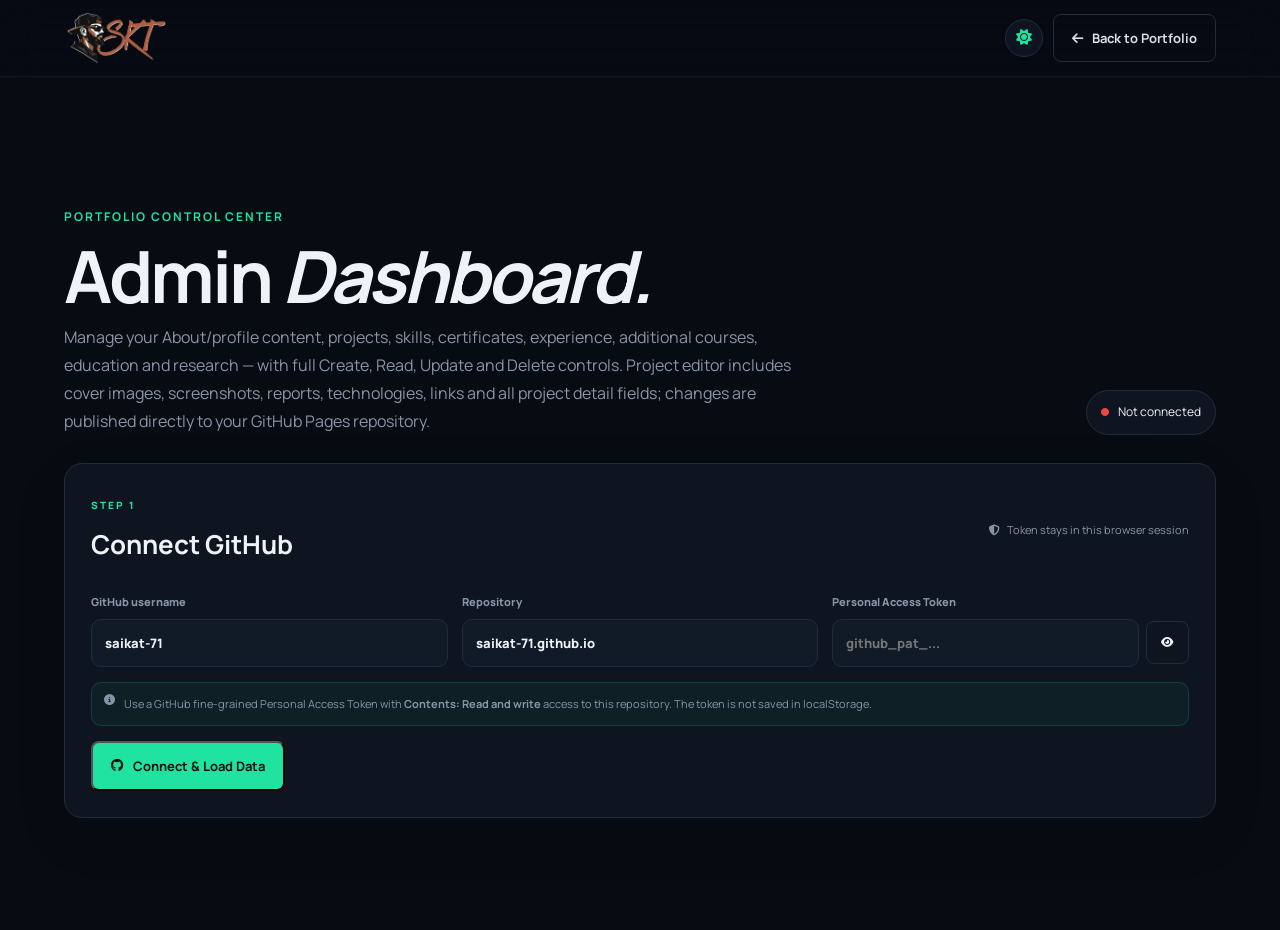
==== commit 197e15ff: "Fresh Start" ====
--- a/admin.html
+++ b/admin.html
@@ -1,34 +1,34 @@
 <!DOCTYPE html>
 <html lang="en">
 <head>
-<meta charset="UTF-8"><meta name="viewport" content="width=device-width, initial-scale=1.0">
+<meta charset="UTF-8"><meta name="viewport" content="width=device-width, initial-scale=1.0"><link rel="icon" type="image/svg+xml" href="images/favicon.svg?v=2"><link rel="icon" type="image/png" sizes="512x512" href="images/favicon.png?v=2"><link rel="icon" href="images/favicon.ico?v=2" sizes="any"><link rel="apple-touch-icon" sizes="256x256" href="images/apple-touch-icon.png?v=2">
 <title>Admin Dashboard | Saikat Portfolio</title>
-<link rel="icon" href="images/Favicon.PNG">
 <link rel="preconnect" href="https://fonts.googleapis.com"><link rel="preconnect" href="https://fonts.gstatic.com" crossorigin>
 <link href="https://fonts.googleapis.com/css2?family=Manrope:wght@400;500;600;700;800&display=swap" rel="stylesheet">
 <link rel="stylesheet" href="https://cdnjs.cloudflare.com/ajax/libs/font-awesome/6.5.2/css/all.min.css">
-<link rel="stylesheet" href="style.css"><link rel="stylesheet" href="admin.css">
-</head>
-<body class="admin-page">
-<header class="header"><nav class="nav container"><a class="brand brand-logo" href="index.html"><img src="images/Logo.png" alt="Saikat"></a><div class="subnav-actions"><button class="theme-toggle" id="themeToggle" aria-label="Toggle dark and light mode"><i class="fa-solid fa-sun"></i></button><a class="btn btn-ghost" href="index.html"><i class="fa-solid fa-arrow-left"></i> Back to Portfolio</a></div></nav></header>
+<script id="theme-bootstrap">(function(){try{var k="saikat-theme",t=localStorage.getItem(k)||localStorage.getItem("theme");if(t!=="light"&&t!=="dark")t="dark";localStorage.setItem(k,t);document.documentElement.dataset.theme=t;document.documentElement.classList.toggle("theme-light-preload",t==="light");}catch(e){}})();</script><link rel="stylesheet" href="style.css"><link rel="stylesheet" href="admin.css">
+<meta name="robots" content="noindex,nofollow,noarchive"><meta name="googlebot" content="noindex,nofollow"><link rel="canonical" href="https://saikat-71.github.io/admin.html"><link rel="manifest" href="site.webmanifest"></head>
+<body class="admin-page"><div class="cursor-dot" aria-hidden="true"></div><div class="cursor-ring" aria-hidden="true"></div>
+<header class="header"><nav class="nav container"><a class="brand brand-logo" href="index.html"><img src="images/Logo.webp" alt="Saikat" fetchpriority="high"></a><div class="subnav-actions"><button class="theme-toggle" id="themeToggle" aria-label="Toggle dark and light mode"><i class="fa-solid fa-sun"></i></button><a class="btn btn-ghost" href="index.html"><i class="fa-solid fa-arrow-left"></i> Back to Portfolio</a></div></nav></header>
 <main class="admin-wrap container">
-  <section class="admin-hero"><div><span class="eyebrow">PORTFOLIO CONTROL CENTER</span><h1>Admin <em>Dashboard.</em></h1><p>Update projects, skills, certificates and experience without editing HTML. Changes are published directly to your GitHub Pages repository.</p></div><div class="admin-status" id="status"><i class="fa-solid fa-circle"></i><span>Not connected</span></div></section>
+  <section class="admin-hero"><div><span class="eyebrow">PORTFOLIO CONTROL CENTER</span><h1>Admin <em>Dashboard.</em></h1><p>Manage your About/profile content, projects, skills, certificates, experience, additional courses, education and research — with full Create, Read, Update and Delete controls. Project editor includes cover images, screenshots, reports, technologies, links and all project detail fields; changes are published directly to your GitHub Pages repository.</p></div><div class="admin-status" id="status"><i class="fa-solid fa-circle"></i><span>Not connected</span></div></section>
 
   <section class="admin-panel setup-panel" id="setupPanel">
     <div class="panel-head"><div><span>STEP 1</span><h2>Connect GitHub</h2></div><span class="secure-note"><i class="fa-solid fa-shield-halved"></i> Token stays in this browser session</span></div>
-    <div class="form-grid three"><label>GitHub username<input id="ghOwner" value="saikat-71"></label><label>Repository<input id="ghRepo" value="saikat-71.github.io"></label><label>Personal Access Token<input id="ghToken" type="password" placeholder="github_pat_..."></label></div>
+    <div class="form-grid three"><label>GitHub username<input id="ghOwner" value="saikat-71"></label><label>Repository<input id="ghRepo" value="saikat-71.github.io"></label><label>Personal Access Token<div class="token-field"><input id="ghToken" type="password" placeholder="github_pat_..."><button type="button" class="mini-btn" id="toggleToken" aria-label="Show or hide token"><i class="fa-solid fa-eye"></i></button></div></label></div>
     <div class="setup-help"><i class="fa-solid fa-circle-info"></i><span>Use a GitHub fine-grained Personal Access Token with <strong>Contents: Read and write</strong> access to this repository. The token is not saved in localStorage.</span></div>
     <button class="btn btn-primary" id="connectBtn"><i class="fa-brands fa-github"></i> Connect & Load Data</button>
   </section>
 
   <section class="admin-panel hidden" id="dashboardPanel">
-    <div class="dashboard-top"><div><span>STEP 2</span><h2>Manage portfolio</h2><p id="lastUpdated"></p></div><div class="dashboard-actions"><button class="btn btn-ghost" id="exportBtn"><i class="fa-solid fa-download"></i> Export JSON</button><button class="btn btn-primary" id="publishBtn"><i class="fa-solid fa-cloud-arrow-up"></i> Publish Changes</button></div></div>
-    <div class="admin-tabs"><button class="active" data-tab="projects">Projects</button><button data-tab="skills">Skills</button><button data-tab="certificates">Certificates</button><button data-tab="experience">Experience</button><button data-tab="research">Research</button></div>
-    <div id="tab-projects" class="admin-tab active"></div><div id="tab-skills" class="admin-tab"></div><div id="tab-certificates" class="admin-tab"></div><div id="tab-experience" class="admin-tab"></div><div id="tab-research" class="admin-tab"></div>
+    <div class="dashboard-top"><div><span>STEP 2</span><h2>Manage portfolio</h2><p id="lastUpdated"></p></div><div class="dashboard-actions"><span id="adminDirty" class="admin-dirty"><i class="fa-solid fa-circle"></i> Unsaved changes</span><button class="btn btn-ghost" id="exportBtn"><i class="fa-solid fa-download"></i> Export JSON</button><button class="btn btn-primary" id="publishBtn"><i class="fa-solid fa-cloud-arrow-up"></i> Publish Changes</button></div></div>
+    <div class="admin-stats" id="adminStats" aria-label="Portfolio content summary"></div>
+    <div class="admin-tabs"><button class="active" data-tab="about">About</button><button data-tab="projects">Projects</button><button data-tab="skills">Skills</button><button data-tab="certificates">Certificates</button><button data-tab="experience">Experience</button><button data-tab="courses">Courses</button><button data-tab="education">Education</button><button data-tab="research">Research</button><button data-tab="visibility">Home Visibility</button></div>
+    <div id="tab-about" class="admin-tab active"></div><div id="tab-projects" class="admin-tab"></div><div id="tab-skills" class="admin-tab"></div><div id="tab-certificates" class="admin-tab"></div><div id="tab-experience" class="admin-tab"></div><div id="tab-courses" class="admin-tab"></div><div id="tab-education" class="admin-tab"></div><div id="tab-research" class="admin-tab"></div><div id="tab-visibility" class="admin-tab"></div>
   </section>
 
   <section class="admin-panel hidden" id="guidePanel"><div class="panel-head"><div><span>QUICK GUIDE</span><h2>How it works</h2></div></div><div class="guide-grid"><div><b>1. Connect</b><p>Enter your GitHub token and connect to the portfolio repository.</p></div><div><b>2. Edit</b><p>Add, edit or remove items using the dashboard forms.</p></div><div><b>3. Publish</b><p>Click Publish Changes. GitHub updates the live site automatically after Pages rebuilds.</p></div></div></section>
 </main>
 <div class="toast" id="toast"></div>
-<script src="admin.js"></script>
-</body></html>
+<script>document.addEventListener("DOMContentLoaded",()=>{const b=document.getElementById("toggleToken"),i=document.getElementById("ghToken");if(b&&i)b.addEventListener("click",()=>{const show=i.type==="password";i.type=show?"text":"password";b.innerHTML=show?"<i class=\"fa-solid fa-eye-slash\"></i>":"<i class=\"fa-solid fa-eye\"></i>";});});</script><script src="admin.js"></script>
+<script src="enhancements.js"></script></body></html>
--- a/style.css
+++ b/style.css
@@ -2,6 +2,11 @@
 :root{--bg:#070b12;--panel:#0e1520;--panel2:#111a27;--text:#eef3f8;--muted:#8995a7;--line:#202c3d;--accent:#20e3a2;--accent2:#36a8ff;--max:1160px}
 html{scroll-behavior:smooth}
 body{font-family:Inter,Arial,sans-serif;background:var(--bg);color:var(--text);line-height:1.7;overflow-x:hidden}
+/* Reliable theme variables before body scripts finish loading. */
+html[data-theme="light"]{--bg:#f4f7fb;--panel:#ffffff;--panel2:#eef3f8;--text:#102033;--muted:#5d6b7d;--line:#dbe3ed;--accent:#079e72;--accent2:#1689d8}
+html[data-theme="dark"]{--bg:#070b12;--panel:#0e1520;--panel2:#111a27;--text:#eef3f8;--muted:#8995a7;--line:#202c3d;--accent:#20e3a2;--accent2:#36a8ff}
+body, .header, .section, footer, .theme-toggle, .project, .skill-card, .fact, .timeline-card, .education, .research-card, .certificate, .repo-card, .github-profile-card{transition:background-color .22s ease,color .22s ease,border-color .22s ease}
+
 a{text-decoration:none;color:inherit}button{font:inherit}.container{width:min(var(--max),90%);margin:auto}
 .header{position:fixed;top:0;left:0;width:100%;z-index:1000;background:rgba(7,11,18,.72);backdrop-filter:blur(18px);border-bottom:1px solid rgba(255,255,255,.05)}
 .nav{height:76px;display:flex;align-items:center;justify-content:space-between}
@@ -81,8 +86,8 @@
 .theme-toggle{width:38px;height:38px;border:1px solid var(--line);background:var(--panel);color:var(--accent);border-radius:50%;cursor:pointer;margin-left:auto;margin-right:12px;transition:.25s}.theme-toggle:hover{transform:rotate(18deg);border-color:var(--accent)}
 .brand-logo img{width:78px;height:28px;object-fit:contain;object-position:left center}.footer-logo img{width:78px;height:28px}.brand-logo{height:32px}
 #particles{position:fixed;inset:0;width:100%;height:100%;pointer-events:none;z-index:0;opacity:.55}.header,main,footer,#topBtn,.modal{position:relative;z-index:1}.hero:before{z-index:0}.hero-grid,.scroll-cue{position:relative;z-index:1}
-.cursor-dot,.cursor-ring{position:fixed;top:0;left:0;pointer-events:none;z-index:6000;border-radius:50%;transform:translate(-50%,-50%);opacity:0}.cursor-dot{width:6px;height:6px;background:var(--accent)}.cursor-ring{width:30px;height:30px;border:1px solid var(--accent);transition:width .2s,height .2s,opacity .2s}.cursor-ring.active{width:48px;height:48px;opacity:.5}@media(pointer:fine){body{cursor:none}a,button{cursor:none}.cursor-dot,.cursor-ring{opacity:1}}@media(pointer:coarse){.cursor-dot,.cursor-ring{display:none}}
-.stats-grid{display:grid;grid-template-columns:repeat(4,1fr);gap:13px;margin-top:48px}.stat{padding:22px;background:var(--panel);border:1px solid var(--line);border-radius:12px;text-align:center}.stat strong{display:block;font-size:31px;line-height:1.1;color:var(--accent)}.stat span{font-size:10px;color:var(--muted);text-transform:uppercase;letter-spacing:1px}.project-details{display:inline-flex;align-items:center;gap:7px;margin-top:18px;color:var(--accent);font-size:11px;font-weight:700}.project-details i{transition:.2s}.project-details:hover i{transform:translateX(4px)}
+ .cursor-dot,.cursor-ring{position:fixed;top:0;left:0;pointer-events:none;z-index:6000;border-radius:50%;transform:translate(-50%,-50%);opacity:0;will-change:transform}.cursor-dot{width:6px;height:6px;background:var(--accent)}.cursor-ring{width:30px;height:30px;border:1px solid var(--accent);transition:width .18s,height .18s,opacity .18s,transform .09s linear}.cursor-ring.active{width:48px;height:48px;opacity:.5}@media(pointer:fine){body.has-custom-cursor{cursor:none}body.has-custom-cursor a,body.has-custom-cursor button{cursor:none}.cursor-dot,.cursor-ring{opacity:0}.has-custom-cursor .cursor-dot,.has-custom-cursor .cursor-ring{opacity:1}}@media(pointer:coarse){.cursor-dot,.cursor-ring{display:none}}
+.stats-grid{display:grid;grid-template-columns:repeat(4,1fr);gap:13px;margin-top:48px}.stat{min-height:134px;padding:26px 20px;background:var(--panel);border:1px solid var(--line);border-radius:15px;text-align:center;display:flex;flex-direction:column;justify-content:center}.stat strong{display:block;font-size:38px;line-height:1.1;color:var(--accent)}.stat span{font-size:10px;color:var(--muted);text-transform:uppercase;letter-spacing:1px;margin-top:9px}.project-details{display:inline-flex;align-items:center;gap:7px;margin-top:18px;color:var(--accent);font-size:11px;font-weight:700}.project-details i{transition:.2s}.project-details:hover i{transform:translateX(4px)}
 .github-section{margin-top:42px;border-top:1px solid var(--line);padding-top:28px}.github-heading{display:flex;justify-content:space-between;align-items:center;margin-bottom:15px}.github-heading span{font-size:10px;letter-spacing:2px;color:var(--accent);font-weight:700}.github-heading small{font-size:10px;color:var(--muted)}.repo-grid{display:grid;grid-template-columns:repeat(3,1fr);gap:12px}.repo-card{padding:17px;background:var(--panel);border:1px solid var(--line);border-radius:10px;min-height:145px;transition:.25s}.repo-card:hover{transform:translateY(-4px);border-color:rgba(32,227,162,.5)}.repo-card h4{font-size:14px;margin-bottom:7px}.repo-card p{font-size:11px;color:var(--muted);min-height:34px}.repo-meta{display:flex;gap:12px;margin-top:13px;color:#738196;font-size:9px}.repo-meta b{color:var(--accent);font-weight:600}.repo-card a{display:inline-block;margin-top:10px;font-size:10px;color:var(--accent)}.paper-meta{display:block;margin-top:12px;color:#637084;font-size:10px}
 .research-list{display:grid;gap:16px}.research-card{grid-template-columns:55px 1fr}.preview-btn{margin-top:10px;border:1px solid var(--line);background:transparent;color:var(--accent);border-radius:5px;padding:6px 9px;font-size:9px}.preview-btn:hover{background:rgba(32,227,162,.08);border-color:var(--accent)}
 .modal{position:fixed;inset:0;z-index:7000;display:none;align-items:center;justify-content:center;padding:20px}.modal.open{display:flex}.modal-backdrop{position:absolute;inset:0;background:rgba(2,6,12,.82);backdrop-filter:blur(8px)}.certificate-preview{position:relative;width:min(620px,92vw);z-index:2}.modal-close{position:absolute;right:-8px;top:-48px;width:36px;height:36px;border-radius:50%;border:1px solid #536176;background:#0c1420;color:#fff;font-size:24px}.certificate-sheet{aspect-ratio:1.45/1;background:linear-gradient(135deg,#fff,#edf3f7);color:#1b2a3b;border:12px solid #c8d5df;outline:2px solid #6ea08e;box-shadow:0 25px 80px rgba(0,0,0,.35);display:flex;flex-direction:column;align-items:center;justify-content:center;text-align:center;padding:35px}.cert-ribbon{font-size:10px;letter-spacing:4px;color:#087b59;font-weight:800}.cert-seal{width:60px;height:60px;border-radius:50%;border:2px solid #087b59;display:grid;place-items:center;color:#087b59;margin:18px 0}.certificate-sheet h2{font-family:Georgia,serif;font-size:28px;margin:5px 0 8px}.certificate-sheet p{font-size:13px}.cert-small{letter-spacing:2px}.cert-line{width:190px;border-top:1px solid #9cafbd;margin:18px}.certificate-sheet small{max-width:390px;color:#6a7887;font-size:9px}
@@ -369,3 +374,270 @@
 .research-actions .project-details i { transition:transform .2s ease; }
 .project-actions .project-details:hover i,
 .research-actions .project-details:hover i { transform:translateX(4px); }
+
+/* ===== Portfolio polish / responsive cursor ===== */
+body.light .nav-menu{background:transparent}
+body.light .nav-menu>a{background:transparent}
+body.light .nav-cv{background:transparent}
+body.light .theme-toggle{background:transparent}
+body.light .hero-metrics>div,
+body.light .float-card{
+  background:#2b3440;
+  border-color:#3b4654;
+  color:#f3f6f9;
+}
+body.light .stat{
+  background:#fff;
+  border-color:#d7e0ea;
+  color:#23364d;
+  box-shadow:0 8px 24px rgba(28,48,72,.04);
+}
+body.light .hero-metrics span,
+body.light .float-card{color:#d1d9e2}
+body.light .stat span{color:#718096}
+body.light .hero-metrics strong,
+body.light .float-card i{color:var(--accent)}
+body.light .language-top{color:#253447}
+body.light .language-top strong{color:#078e69}
+body.light .language-track{background:#d5dde6}
+body.light .skill-card .language-list{color:#253447}
+body.light .tags span{color:#44546a;background:#f1f4f8;border-color:#d5dee8}
+body.light .skill-note{color:#617087}
+body.light .certificate p,body.light .certificate small{color:#536276}
+body.light .research-interests span{background:#fff;color:#425166;border-color:#d4deea}
+.see-more-link{display:inline-flex;align-items:center;justify-content:center;gap:8px;margin-top:18px;text-decoration:none}
+.see-more-link:hover{gap:10px}
+.research-interests .see-more-link{margin-top:0}
+.collection-more{grid-column:1/-1;text-align:center}
+.cert-grid .collection-more{margin-top:4px}
+/* Magnetic CTA buttons */
+.magnetic{transform:translate3d(0,0,0);will-change:transform;transition:transform .18s ease,box-shadow .25s ease,border-color .25s ease,color .25s ease,background-color .25s ease}
+.magnetic.magnetic-active{transition:box-shadow .25s ease,border-color .25s ease,color .25s ease,background-color .25s ease}
+@media(prefers-reduced-motion:reduce){.magnetic,.magnetic.magnetic-active{transform:none!important;transition:none!important}}
+@media(max-width:650px){.collection-more{grid-column:1}.hero-metrics{grid-template-columns:1fr}.float-card{font-size:10px}}
+/* Header navigation buttons stay clean in both themes. */
+.subnav-actions .btn-ghost{background:transparent!important}
+
+/* ===== Requested light-mode polish ===== */
+body.light .hero-metrics>div{
+  background:#ffffff;
+  border-color:#d7e0ea;
+  color:#23364d;
+  box-shadow:0 8px 24px rgba(28,48,72,.04);
+}
+body.light .hero-metrics span{color:#718096;}
+body.light .stats-grid .stat{
+  background:#ffffff;
+  border-color:#d7e0ea;
+  color:#23364d;
+  box-shadow:0 8px 24px rgba(28,48,72,.04);
+}
+body.light .stats-grid .stat span{color:#718096;}
+
+.research-interests .collection-more{
+  width:100%;
+  text-align:center;
+  margin-top:14px;
+}
+.research-more .see-more-link,.cert-grid .collection-more .see-more-link{
+  margin-top:0;
+}
+
+body.light .contact-links a{
+  color:#23364d;
+  background:#ffffff;
+  border-color:#d4deea;
+  box-shadow:0 6px 18px rgba(28,48,72,.04);
+}
+body.light .contact-links a:hover{
+  color:#087b59;
+  border-color:#079e72;
+}
+
+.certificate-preview-frame{
+  min-height:420px;
+  overflow:auto;
+}
+.certificate-preview-frame iframe{
+  display:block;
+  width:100%;
+  height:min(72vh,720px);
+  border:0;
+  background:#fff;
+}
+.generated-certificate{
+  width:min(680px,92%);
+  margin:28px auto;
+  min-height:390px;
+}
+@media(max-width:650px){
+  .research-interests .collection-more{margin-top:12px;}
+  .contact-links{gap:8px;}
+  .contact-links a{padding:10px 12px;}
+  .certificate-preview-frame{min-height:360px;}
+  .certificate-preview-frame iframe{height:65vh;}
+  .generated-certificate{min-height:330px;margin:18px auto;}
+}
+
+/* ===== Global theme persistence + floating quick navigation ===== */
+html.theme-light-preload body{background:#f4f7fb;color:#102033}
+.quick-menu{position:fixed;right:22px;bottom:22px;z-index:4500;font-family:inherit}
+.quick-menu-toggle{width:48px;height:48px;border:1px solid rgba(32,227,162,.45);border-radius:50%;background:var(--panel);color:var(--accent);display:grid;place-items:center;cursor:pointer;box-shadow:0 14px 35px rgba(0,0,0,.2);transition:.25s}
+.quick-menu-toggle:hover{transform:translateY(-3px) scale(1.03);border-color:var(--accent);box-shadow:0 18px 42px rgba(32,227,162,.15)}
+.quick-menu-panel{position:absolute;right:0;bottom:60px;width:235px;max-height:min(72vh,520px);overflow-y:auto;padding:9px;border:1px solid var(--line);border-radius:14px;background:rgba(14,21,32,.97);backdrop-filter:blur(18px);box-shadow:0 22px 60px rgba(0,0,0,.28);opacity:0;visibility:hidden;pointer-events:none;transform:translateY(10px) scale(.98);transform-origin:bottom right;transition:.22s}
+.quick-menu.open .quick-menu-panel{opacity:1;visibility:visible;pointer-events:auto;transform:none}
+.quick-menu-head{display:flex;align-items:center;justify-content:space-between;padding:8px 8px 10px;margin-bottom:3px;border-bottom:1px solid var(--line);font-size:12px}
+.quick-menu-head strong{color:var(--text)}
+.quick-menu-close{width:28px;height:28px;border:1px solid var(--line);border-radius:7px;background:transparent;color:var(--muted);cursor:pointer}
+.quick-menu-close:hover{color:var(--accent);border-color:var(--accent)}
+.quick-menu-panel>a{display:flex;align-items:center;gap:10px;padding:9px 10px;border-radius:8px;color:#c8d2df;font-size:11px;transition:.18s}
+.quick-menu-panel>a i{width:16px;text-align:center;color:var(--accent)}
+.quick-menu-panel>a:hover{background:rgba(32,227,162,.08);color:var(--accent);transform:translateX(2px)}
+.quick-menu-panel .quick-whatsapp{border-top:1px solid var(--line);margin-top:5px;padding-top:12px}
+body.light .quick-menu-panel{background:rgba(255,255,255,.98);box-shadow:0 22px 60px rgba(20,40,70,.16)}
+body.light .quick-menu-panel>a{color:#425268}
+body.light .quick-menu-panel>a:hover{color:var(--accent)}
+body.light .quick-menu-head strong{color:#17263a}
+@media(max-width:650px){.quick-menu{right:15px;bottom:15px}.quick-menu-toggle{width:46px;height:46px}.quick-menu-panel{right:0;bottom:57px;width:min(235px,calc(100vw - 30px));max-height:68vh}}
+
+/* Slight logo size increase — intentionally subtle */
+.brand-logo img{width:88px;height:30px}
+.footer-logo img{width:84px;height:29px}
+@media(max-width:650px){.brand-logo img{width:80px;height:27px}.footer-logo img{width:78px;height:26px}}
+html.theme-light-preload{--bg:#f4f7fb;--panel:#ffffff;--panel2:#eef3f8;--text:#102033;--muted:#5d6b7d;--line:#dbe3ed;--accent:#079e72;--accent2:#1689d8}
+
+/* ===== Portfolio UX enhancements ===== */
+#scrollProgress{position:fixed;top:0;left:0;height:3px;width:0;background:var(--accent);z-index:10000;box-shadow:0 0 12px rgba(32,227,162,.35);pointer-events:none}
+#siteTopBtn{position:fixed;right:22px;bottom:82px;width:42px;height:42px;border:1px solid var(--line);border-radius:50%;background:var(--panel);color:var(--accent);display:grid;place-items:center;z-index:4400;opacity:0;visibility:hidden;transform:translateY(8px);transition:.22s;cursor:pointer;box-shadow:0 12px 30px rgba(0,0,0,.16)}
+#siteTopBtn.show{opacity:1;visibility:visible;transform:none}
+#siteTopBtn:hover{border-color:var(--accent);transform:translateY(-2px)}
+#siteToast{position:fixed;left:50%;bottom:24px;transform:translate(-50%,12px);padding:11px 16px;border:1px solid var(--line);border-radius:10px;background:var(--panel);color:var(--text);font-size:12px;box-shadow:0 15px 40px rgba(0,0,0,.2);opacity:0;visibility:hidden;z-index:10001;transition:.22s;pointer-events:none}
+#siteToast.show{opacity:1;visibility:visible;transform:translate(-50%,0)}
+.collection-tools{display:flex;align-items:center;gap:10px;margin:0 0 24px;padding:10px;border:1px solid var(--line);border-radius:14px;background:color-mix(in srgb,var(--panel) 92%,transparent);box-shadow:0 10px 25px rgba(0,0,0,.05)}
+.collection-search{display:flex;align-items:center;gap:9px;flex:1;min-width:180px}.collection-search i{color:var(--accent)}
+.collection-search input,.collection-tools select{width:100%;border:1px solid var(--line);background:var(--panel2);color:var(--text);border-radius:9px;padding:10px 12px;outline:none;font:inherit;font-size:12px}.collection-tools select{width:auto;min-width:140px}.collection-search input:focus,.collection-tools select:focus{border-color:var(--accent);box-shadow:0 0 0 3px rgba(32,227,162,.08)}
+.collection-count{font-size:11px;color:var(--muted);white-space:nowrap;padding:0 5px}.collection-tools+* [hidden],.collection-tools~[hidden]{display:none!important}
+.project-grid>.project[hidden],.cert-grid>.certificate[hidden],.research-list>.research-card[hidden],.repo-grid>.repo-card[hidden]{display:none!important}
+.lightbox{position:fixed;inset:0;z-index:9000;display:grid;place-items:center;opacity:0;visibility:hidden;transition:.2s}.lightbox.open{opacity:1;visibility:visible}.lightbox-backdrop{position:absolute;inset:0;background:rgba(2,7,14,.84);backdrop-filter:blur(8px)}.lightbox-box{position:relative;width:min(92vw,1000px);max-height:88vh;padding:16px;border:1px solid var(--line);border-radius:16px;background:var(--panel);z-index:1;box-shadow:0 30px 90px rgba(0,0,0,.4)}.lightbox-box img{display:block;max-width:100%;max-height:74vh;width:auto;height:auto;margin:auto;border-radius:10px;object-fit:contain;background:#fff}.lightbox-caption{text-align:center;margin-top:10px;color:var(--text);font-size:12px}.lightbox-close{position:absolute;right:10px;top:10px;width:34px;height:34px;border:1px solid var(--line);border-radius:50%;background:rgba(0,0,0,.45);color:#fff;cursor:pointer;z-index:2}.lightbox-close:hover{border-color:var(--accent);color:var(--accent)}
+.keyboard-user :focus-visible{outline:2px solid var(--accent);outline-offset:3px}
+.image-failed{object-fit:contain!important;padding:20px;background:var(--panel2)}
+@media(max-width:650px){#siteTopBtn{right:14px;bottom:72px}.collection-tools{flex-wrap:wrap}.collection-search{flex-basis:100%}.collection-tools select{flex:1;min-width:0}.collection-count{margin-left:auto}.lightbox-box{width:94vw;padding:10px}.lightbox-box img{max-height:70vh}}
+@media(prefers-reduced-motion:reduce){#siteTopBtn,#siteToast,.lightbox{transition:none}.collection-tools *{scroll-behavior:auto}}
+.certificate-credential{display:inline-flex;align-items:center;gap:5px;margin:8px 8px 0 0;font-size:11px;color:var(--accent);text-decoration:none}.certificate-credential:hover{text-decoration:underline}
+
+/* Collection search/filter improvements */
+.collection-tools{display:flex;align-items:center;gap:10px;margin:0 0 24px;padding:11px;border:1px solid var(--line);border-radius:14px;background:color-mix(in srgb,var(--panel) 94%,transparent);box-shadow:0 10px 25px rgba(0,0,0,.05)}
+.collection-search{display:flex;align-items:center;gap:9px;flex:1;min-width:220px}.collection-search i{color:var(--accent)}
+.collection-search input,.collection-tools select{width:100%;border:1px solid var(--line);background:var(--panel2);color:var(--text);border-radius:9px;padding:10px 12px;outline:none;font:inherit;font-size:12px}.collection-tools select{width:auto;min-width:180px}.collection-search input:focus,.collection-tools select:focus{border-color:var(--accent);box-shadow:0 0 0 3px rgba(32,227,162,.08)}
+.collection-reset{display:inline-flex;align-items:center;gap:7px;border:1px solid var(--line);background:transparent;color:var(--muted);border-radius:9px;padding:10px 12px;font:inherit;font-size:11px;font-weight:800;cursor:pointer;white-space:nowrap}.collection-reset:hover{color:var(--text);border-color:var(--accent);transform:translateY(-1px)}
+.collection-count{font-size:11px;color:var(--muted);white-space:nowrap;padding:0 5px}.collection-tools+* [hidden],.collection-tools~[hidden]{display:none!important}
+.collection-empty{grid-column:1/-1;min-height:180px;display:flex;align-items:center;justify-content:center;flex-direction:column;gap:7px;border:1px dashed var(--line);border-radius:14px;color:var(--muted);text-align:center}.collection-empty i{font-size:22px;color:var(--accent)}.collection-empty strong{color:var(--text);font-size:14px}.collection-empty span{font-size:12px}
+@media(max-width:650px){.collection-tools{flex-wrap:wrap}.collection-search{flex-basis:100%;min-width:100%}.collection-tools select{flex:1;min-width:0}.collection-reset{flex:0 0 auto}.collection-count{margin-left:auto}}
+
+
+/* ===== Final logo, favicon and header polish ===== */
+.brand-logo{
+  display:flex;
+  align-items:center;
+  justify-content:flex-start;
+  height:54px;
+  width:150px;
+  min-width:150px;
+  flex:0 0 150px;
+  overflow:visible;
+}
+.brand-logo img{
+  display:block;
+  width:150px;
+  height:54px;
+  max-width:none;
+  object-fit:contain;
+  object-position:left center;
+}
+.footer-logo{
+  width:138px;
+  min-width:138px;
+  flex-basis:138px;
+}
+.footer-logo img{
+  width:138px;
+  height:48px;
+}
+@media(max-width:900px){
+  .brand-logo{
+    width:128px;
+    min-width:128px;
+    flex-basis:128px;
+    height:48px;
+  }
+  .brand-logo img{
+    width:128px;
+    height:48px;
+  }
+  .footer-logo{
+    width:128px;
+    min-width:128px;
+    flex-basis:128px;
+  }
+  .footer-logo img{
+    width:128px;
+    height:44px;
+  }
+}
+
+
+/* ===== Cross-page light-mode fixes ===== */
+body.light .profile{background:linear-gradient(145deg,#ffffff,#edf4f8);border-color:rgba(7,158,114,.28);box-shadow:0 30px 75px rgba(20,40,70,.14),inset 0 0 45px rgba(7,158,114,.04)}
+body.light .profile-caption strong{color:#102033}
+body.light .profile-caption span{color:#536276}
+body.light .certificate-preview{background:var(--panel);border:1px solid var(--line);border-radius:14px;box-shadow:0 28px 90px rgba(20,40,70,.22);overflow:hidden}
+body.light .certificate-preview-head{background:#fff;color:#102033}
+body.light .certificate-preview-head span{color:var(--accent)}
+body.light .certificate-preview-head h2{color:#102033}
+body.light .certificate-preview-head p{color:#536276}
+body.light .modal-close{background:#fff;color:#23364d;border-color:#cbd7e4}
+body.light .modal-close:hover{color:var(--accent);border-color:var(--accent)}
+body.light .certificate-preview-frame{background:#eef3f8}
+.preview-pdf-link{display:inline-flex;align-items:center;gap:7px;color:var(--accent);font-size:11px;font-weight:800;white-space:nowrap;border:1px solid var(--line);padding:8px 11px;border-radius:7px}
+.preview-pdf-link:hover{border-color:var(--accent);transform:translateY(-1px)}
+body.light .preview-pdf-link{background:#fff;color:#087b59;border-color:#cbd7e4}
+.gallery-card img{background:var(--panel2)}
+
+/* Experience work samples: company-specific and hidden until requested */
+.experience-actions{display:flex;flex-wrap:wrap;gap:10px;margin-top:18px}
+.experience-works-button{font-size:.82rem;padding:10px 14px}
+.experience-works-button .fa-arrow-right{font-size:.72rem;opacity:.7}
+.experience-works-panel{margin:28px 0 10px;padding:30px;border:1px solid var(--line);border-radius:24px;background:var(--panel2);scroll-margin-top:110px}
+.experience-works-panel[hidden]{display:none!important}
+.experience-works-panel .section-head{margin-bottom:22px}
+.experience-works-panel .gallery-grid{margin-top:0}
+@media(max-width:700px){
+  .experience-works-panel{padding:20px;border-radius:18px}
+  .experience-actions{width:100%}.experience-works-button{width:100%;justify-content:center}
+}
+
+/* Professional experience details */
+.experience-meta-grid{display:grid;grid-template-columns:repeat(2,minmax(0,1fr));gap:12px;margin:22px 0 18px}
+.experience-meta-grid>div{padding:13px 15px;border:1px solid var(--line);border-radius:12px;background:var(--panel2)}
+.experience-meta-grid small,.experience-detail-group>span{display:block;font-size:10px;letter-spacing:.14em;font-weight:800;color:var(--muted);margin-bottom:6px}
+.experience-meta-grid strong{font-size:13px;color:var(--text)}
+.experience-detail-group{margin:17px 0}.experience-detail-group .tags{margin-top:8px}
+.experience-more{margin-top:26px}.experience-more .see-more-link{min-width:190px;justify-content:center}
+.experience-works-button.btn-primary{color:#061b14}
+.check-label{display:flex;align-items:center;gap:9px;flex-direction:row!important;padding-top:25px}.check-label input{width:18px!important;height:18px}
+@media(max-width:700px){.experience-meta-grid{grid-template-columns:1fr}.check-label{padding-top:0}}
+
+.course-list{display:grid;grid-template-columns:repeat(2,minmax(0,1fr));gap:18px}.course-card{display:grid;grid-template-columns:auto 1fr;gap:16px;padding:22px;background:var(--panel);border:1px solid var(--line);border-radius:16px;transition:.25s}.course-card:hover{transform:translateY(-4px);border-color:rgba(32,227,162,.5)}.course-icon{width:48px;height:48px;border-radius:12px;display:grid;place-items:center;background:var(--panel2);color:var(--accent);font-size:18px}.course-year{font-size:10px;letter-spacing:1.5px;color:var(--accent);font-weight:800}.course-card h3{font-size:17px;margin:5px 0}.course-card h4{font-size:11px;color:var(--muted);margin:0 0 10px}.course-card p{font-size:12px;color:var(--muted);line-height:1.7}.course-detail-group{margin-top:12px}.course-detail-group>span{display:block;font-size:9px;letter-spacing:1.4px;font-weight:800;color:var(--muted);margin-bottom:6px}.experience-works-button .toggle-icon{transition:transform .2s}.experience-works-panel{scroll-margin-top:110px}@media(max-width:700px){.course-list{grid-template-columns:1fr}.course-card{grid-template-columns:1fr}.course-icon{width:42px;height:42px}}
+.course-meta{display:flex;flex-wrap:wrap;gap:8px;margin:10px 0 12px}.course-meta span{font-size:10px;font-weight:700;color:var(--muted);border:1px solid var(--line);padding:5px 8px;border-radius:999px}.empty-state{padding:28px;text-align:center;border:1px dashed var(--line);border-radius:14px;background:var(--panel2);color:var(--muted)}.empty-state i{font-size:22px;color:var(--accent);margin-bottom:10px}.empty-state p{margin:0 0 4px;color:var(--text);font-weight:700}.empty-state small{font-size:11px}
+
+/* Education: equal visual cards and clear major/group information */
+.education-list{display:grid;grid-template-columns:repeat(3,minmax(0,1fr));gap:20px;max-width:1200px;margin:auto;align-items:stretch}
+.education-list .education{max-width:none;width:100%;height:100%;box-sizing:border-box;align-items:flex-start}
+.education-list .education>div:last-child{flex:1;min-width:0}
+.edu-major{display:flex;flex-direction:column;gap:4px;margin:12px 0 10px;padding:9px 11px;border:1px solid var(--line);border-radius:10px;background:var(--panel2)}
+.edu-major span{font-size:10px;letter-spacing:.08em;text-transform:uppercase;font-weight:800;color:var(--muted)}
+.edu-major strong{font-size:13px;color:var(--text)}
+.course-empty,.collection-empty{grid-column:1/-1;display:flex;flex-direction:column;align-items:center;justify-content:center;gap:8px;min-height:180px;padding:28px;border:1px dashed var(--line);border-radius:16px;color:var(--muted);text-align:center}
+.course-empty i,.collection-empty i{font-size:28px;color:var(--accent)}
+img[src*="take-bite-logo"]{background:#000;border-radius:10px;padding:8px;object-fit:contain}
+@media (max-width:900px){.education-list{grid-template-columns:1fr}.education-list .education{height:auto}}
--- a/admin.css
+++ b/admin.css
@@ -2,8 +2,7 @@
 body.light .admin-panel{box-shadow:0 18px 50px rgba(20,40,70,.07)}body.light .admin-status{background:#fff}body.light .admin-tabs button{color:#5b6b80}body.light .admin-tabs button.active{color:#079e72}
 
 /* Admin dashboard interaction fix */
-body.admin-page,body.admin-page *{cursor:auto!important}
-body.admin-page a,body.admin-page button,body.admin-page input,body.admin-page textarea,body.admin-page select{cursor:pointer!important}
+body.admin-page.has-custom-cursor,body.admin-page.has-custom-cursor *{cursor:none!important}
 body.admin-page input,body.admin-page textarea,body.admin-page select{cursor:text!important}
 .admin-tabs button{position:relative;z-index:2}
 .research-admin-meta{color:var(--muted);font-size:11px;line-height:1.6}
@@ -65,3 +64,42 @@
 body.light .admin-page .mini-btn:hover { color:var(--accent) !important; }
 body.light .admin-page .admin-tabs button { color:#425268 !important; }
 body.light .admin-page .admin-tabs button.active { color:var(--accent) !important; }
+
+.cursor-dot,.cursor-ring{position:fixed;top:0;left:0;pointer-events:none;z-index:9999;border-radius:50%;transform:translate(-50%,-50%);opacity:0;will-change:transform}.cursor-dot{width:6px;height:6px;background:var(--accent)}.cursor-ring{width:30px;height:30px;border:1px solid var(--accent);transition:width .18s,height .18s,opacity .18s,transform .09s linear}.cursor-ring.active{width:46px;height:46px;opacity:.5}@media(pointer:fine){body.admin-page.has-custom-cursor{cursor:none}.admin-page.has-custom-cursor .cursor-dot,.admin-page.has-custom-cursor .cursor-ring{opacity:1}}@media(pointer:coarse){.cursor-dot,.cursor-ring{display:none}}
+
+
+/* Dashboard summary */
+.admin-stats{display:grid;grid-template-columns:repeat(6,minmax(0,1fr));gap:10px;margin:18px 0 20px}.admin-stat{padding:14px;border:1px solid var(--line);border-radius:12px;background:var(--panel2)}.admin-stat strong{display:block;font-size:22px;color:var(--accent);line-height:1.1}.admin-stat span{display:block;margin-top:5px;font-size:10px;color:var(--muted);text-transform:uppercase;letter-spacing:.08em}.admin-stat.dirty{border-color:rgba(255,180,70,.55)}.admin-stat.dirty strong{color:#f0a43a}@media(max-width:1000px){.admin-stats{grid-template-columns:repeat(3,1fr)}}@media(max-width:600px){.admin-stats{grid-template-columns:repeat(2,1fr)}}
+
+
+/* ===== Final mobile + admin dashboard polish ===== */
+.admin-dashboard-tools{display:flex;gap:10px;align-items:center;justify-content:space-between;flex-wrap:wrap;margin:0 0 18px}
+.admin-list-search{display:flex;align-items:center;gap:9px;flex:1;min-width:240px;border:1px solid var(--line);background:var(--panel2);border-radius:11px;padding:0 12px}
+.admin-list-search i{color:var(--muted);font-size:12px}.admin-list-search input{border:0!important;background:transparent!important;padding:11px 0!important;outline:0;width:100%}
+.admin-quick-actions{display:flex;gap:8px;flex-wrap:wrap}.admin-quick-actions .mini-btn{display:inline-flex;align-items:center;gap:7px}
+.admin-dirty{font-size:11px;color:#f0a43a;font-weight:800;display:none}.admin-dirty.show{display:inline-flex;align-items:center;gap:6px}
+@media(max-width:700px){
+  .admin-wrap{padding-top:92px;padding-bottom:60px}
+  .admin-hero h1{font-size:clamp(36px,11vw,52px);letter-spacing:-2px}
+  .admin-panel{padding:16px;border-radius:14px}
+  .admin-tabs{position:sticky;top:68px;z-index:30;background:var(--panel);padding:8px 4px;margin-left:-16px;margin-right:-16px;border-top:1px solid var(--line);border-bottom:1px solid var(--line);overflow-x:auto;flex-wrap:nowrap;-webkit-overflow-scrolling:touch}
+  .admin-tabs button{flex:0 0 auto;min-height:40px}
+  .admin-list-search{min-width:100%;width:100%}.admin-quick-actions{width:100%}.admin-quick-actions .mini-btn{flex:1;justify-content:center}
+  .admin-stats{gap:8px}.admin-stat{padding:11px}.admin-stat strong{font-size:19px}
+  .item-card{padding:12px}.item-actions{display:grid!important;grid-template-columns:1fr 1fr;width:100%;gap:7px}.item-actions .mini-btn{min-height:42px}
+  .editor{padding:14px!important}.editor-form{gap:11px}.editor-actions{position:sticky;bottom:0;z-index:5;margin:8px -14px -14px;padding:12px 14px;background:linear-gradient(180deg,transparent,var(--panel2) 30%);backdrop-filter:blur(8px)}
+  .setup-help{font-size:10px}.dashboard-actions{gap:8px}
+}
+@media(max-width:380px){.admin-stats{grid-template-columns:1fr 1fr}.admin-quick-actions{display:grid}.admin-quick-actions .mini-btn{width:100%}}
+
+.token-field{display:grid;grid-template-columns:1fr auto;gap:7px;align-items:center}.token-field .mini-btn{height:43px;min-width:43px}
+
+.editor-note{padding:12px 14px;border:1px solid var(--line);border-radius:10px;background:var(--panel);display:grid;gap:4px;color:var(--muted);font-size:12px}.editor-note strong{color:var(--text);font-size:12px}.editor-note span{line-height:1.6}
+
+/* Experience previous-work editor */
+.experience-work-editor{border:1px solid var(--line);border-radius:16px;padding:16px;background:var(--panel2)}
+.editor-subhead{display:flex;justify-content:space-between;gap:16px;align-items:flex-start;margin-bottom:10px}
+.editor-subhead>div{display:grid;gap:3px}.editor-subhead span{font-size:.82rem;color:var(--muted)}
+.editor-badge{padding:5px 9px;border:1px solid var(--line);border-radius:999px;font-size:.72rem;text-transform:uppercase;letter-spacing:.08em}
+
+.visibility-list{display:grid;gap:12px;margin:18px 0}.visibility-row{display:grid;grid-template-columns:1fr auto auto;gap:14px;align-items:center;padding:15px 16px;border:1px solid var(--line);border-radius:12px;background:var(--panel2);cursor:pointer}.visibility-row span{display:grid;gap:4px}.visibility-row strong{font-size:13px}.visibility-row small{font-size:10px;color:var(--muted)}.visibility-row input{width:18px;height:18px;accent-color:var(--accent)}.visibility-row b{font-size:10px;color:var(--accent);min-width:50px;text-align:right}@media(max-width:650px){.visibility-row{grid-template-columns:1fr auto}.visibility-row b{grid-column:2;grid-row:1}.visibility-row input{grid-column:2;grid-row:1;opacity:0}}
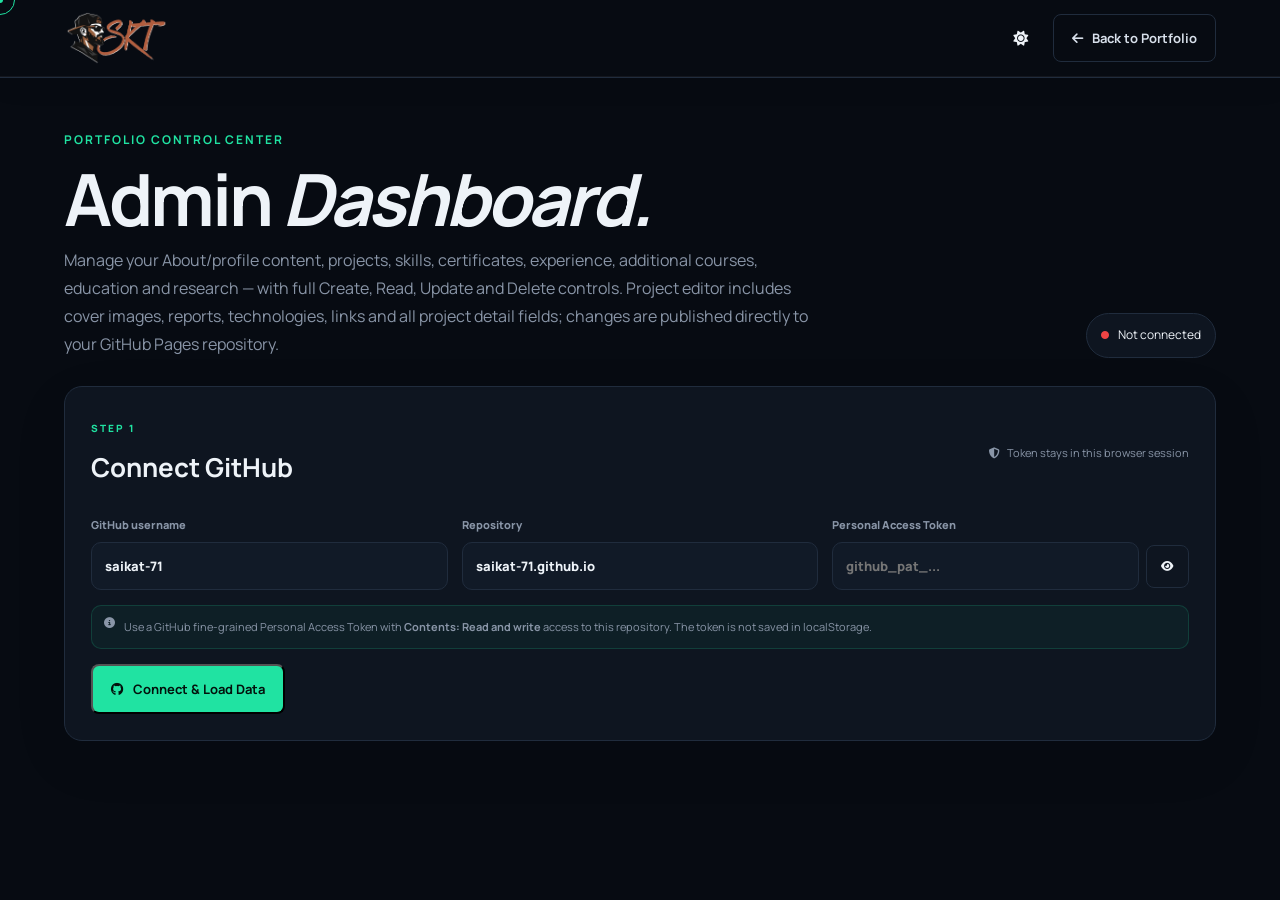
==== commit 5cfa43d4: "Fresh Start" ====
--- a/admin.html
+++ b/admin.html
@@ -11,7 +11,7 @@
 <body class="admin-page"><div class="cursor-dot" aria-hidden="true"></div><div class="cursor-ring" aria-hidden="true"></div>
 <header class="header"><nav class="nav container"><a class="brand brand-logo" href="index.html"><img src="images/Logo.webp" alt="Saikat" fetchpriority="high"></a><div class="subnav-actions"><button class="theme-toggle" id="themeToggle" aria-label="Toggle dark and light mode"><i class="fa-solid fa-sun"></i></button><a class="btn btn-ghost" href="index.html"><i class="fa-solid fa-arrow-left"></i> Back to Portfolio</a></div></nav></header>
 <main class="admin-wrap container">
-  <section class="admin-hero"><div><span class="eyebrow">PORTFOLIO CONTROL CENTER</span><h1>Admin <em>Dashboard.</em></h1><p>Manage your About/profile content, projects, skills, certificates, experience, additional courses, education and research — with full Create, Read, Update and Delete controls. Project editor includes cover images, screenshots, reports, technologies, links and all project detail fields; changes are published directly to your GitHub Pages repository.</p></div><div class="admin-status" id="status"><i class="fa-solid fa-circle"></i><span>Not connected</span></div></section>
+  <section class="admin-hero"><div><span class="eyebrow">PORTFOLIO CONTROL CENTER</span><h1>Admin <em>Dashboard.</em></h1><p>Manage your About/profile content, projects, skills, certificates, experience, additional courses, education and research — with full Create, Read, Update and Delete controls. Project editor includes cover images, reports, technologies, links and all project detail fields; changes are published directly to your GitHub Pages repository.</p></div><div class="admin-status" id="status"><i class="fa-solid fa-circle"></i><span>Not connected</span></div></section>
 
   <section class="admin-panel setup-panel" id="setupPanel">
     <div class="panel-head"><div><span>STEP 1</span><h2>Connect GitHub</h2></div><span class="secure-note"><i class="fa-solid fa-shield-halved"></i> Token stays in this browser session</span></div>
@@ -23,12 +23,12 @@
   <section class="admin-panel hidden" id="dashboardPanel">
     <div class="dashboard-top"><div><span>STEP 2</span><h2>Manage portfolio</h2><p id="lastUpdated"></p></div><div class="dashboard-actions"><span id="adminDirty" class="admin-dirty"><i class="fa-solid fa-circle"></i> Unsaved changes</span><button class="btn btn-ghost" id="exportBtn"><i class="fa-solid fa-download"></i> Export JSON</button><button class="btn btn-primary" id="publishBtn"><i class="fa-solid fa-cloud-arrow-up"></i> Publish Changes</button></div></div>
     <div class="admin-stats" id="adminStats" aria-label="Portfolio content summary"></div>
-    <div class="admin-tabs"><button class="active" data-tab="about">About</button><button data-tab="projects">Projects</button><button data-tab="skills">Skills</button><button data-tab="certificates">Certificates</button><button data-tab="experience">Experience</button><button data-tab="courses">Courses</button><button data-tab="education">Education</button><button data-tab="research">Research</button><button data-tab="visibility">Home Visibility</button></div>
-    <div id="tab-about" class="admin-tab active"></div><div id="tab-projects" class="admin-tab"></div><div id="tab-skills" class="admin-tab"></div><div id="tab-certificates" class="admin-tab"></div><div id="tab-experience" class="admin-tab"></div><div id="tab-courses" class="admin-tab"></div><div id="tab-education" class="admin-tab"></div><div id="tab-research" class="admin-tab"></div><div id="tab-visibility" class="admin-tab"></div>
+    <div class="admin-tabs"><button class="active" data-tab="about">About</button><button data-tab="site">Site Settings</button><button data-tab="projects">Projects</button><button data-tab="skills">Skills</button><button data-tab="certificates">Certificates</button><button data-tab="experience">Experience</button><button data-tab="courses">Courses</button><button data-tab="education">Education</button><button data-tab="research">Research</button><button data-tab="visibility">Home Visibility</button></div>
+    <div id="tab-about" class="admin-tab active"></div><div id="tab-site" class="admin-tab"></div><div id="tab-projects" class="admin-tab"></div><div id="tab-skills" class="admin-tab"></div><div id="tab-certificates" class="admin-tab"></div><div id="tab-experience" class="admin-tab"></div><div id="tab-courses" class="admin-tab"></div><div id="tab-education" class="admin-tab"></div><div id="tab-research" class="admin-tab"></div><div id="tab-visibility" class="admin-tab"></div>
   </section>
 
   <section class="admin-panel hidden" id="guidePanel"><div class="panel-head"><div><span>QUICK GUIDE</span><h2>How it works</h2></div></div><div class="guide-grid"><div><b>1. Connect</b><p>Enter your GitHub token and connect to the portfolio repository.</p></div><div><b>2. Edit</b><p>Add, edit or remove items using the dashboard forms.</p></div><div><b>3. Publish</b><p>Click Publish Changes. GitHub updates the live site automatically after Pages rebuilds.</p></div></div></section>
 </main>
 <div class="toast" id="toast"></div>
-<script>document.addEventListener("DOMContentLoaded",()=>{const b=document.getElementById("toggleToken"),i=document.getElementById("ghToken");if(b&&i)b.addEventListener("click",()=>{const show=i.type==="password";i.type=show?"text":"password";b.innerHTML=show?"<i class=\"fa-solid fa-eye-slash\"></i>":"<i class=\"fa-solid fa-eye\"></i>";});});</script><script src="admin.js"></script>
+<script>document.addEventListener("DOMContentLoaded",()=>{const b=document.getElementById("toggleToken"),i=document.getElementById("ghToken");if(b&&i)b.addEventListener("click",()=>{const show=i.type==="password";i.type=show?"text":"password";b.innerHTML=show?"<i class=\"fa-solid fa-eye-slash\"></i>":"<i class=\"fa-solid fa-eye\"></i>";});});</script><script src="site-common.js"></script><script src="admin.js"></script>
 <script src="enhancements.js"></script></body></html>
--- a/style.css
+++ b/style.css
@@ -8,7 +8,7 @@
 body, .header, .section, footer, .theme-toggle, .project, .skill-card, .fact, .timeline-card, .education, .research-card, .certificate, .repo-card, .github-profile-card{transition:background-color .22s ease,color .22s ease,border-color .22s ease}
 
 a{text-decoration:none;color:inherit}button{font:inherit}.container{width:min(var(--max),90%);margin:auto}
-.header{position:fixed;top:0;left:0;width:100%;z-index:1000;background:rgba(7,11,18,.72);backdrop-filter:blur(18px);border-bottom:1px solid rgba(255,255,255,.05)}
+.header{position:fixed;top:0;left:0;width:100%;z-index:1000;background:var(--bg);backdrop-filter:blur(18px);border-bottom:1px solid rgba(255,255,255,.05)}
 .nav{height:76px;display:flex;align-items:center;justify-content:space-between}
 .brand{font-weight:800;font-size:22px;letter-spacing:-1px}.brand span{color:var(--accent)}
 .nav-menu{display:flex;align-items:center;gap:26px}.nav-menu>a{font-size:13px;color:#aeb8c8;transition:.25s}.nav-menu>a:hover{color:var(--accent)}
@@ -30,7 +30,7 @@
 .profile-caption{text-align:center;margin-top:28px;display:flex;flex-direction:column}.profile-caption strong{font-size:18px}.profile-caption span{color:var(--muted);font-size:12px}
 .orbit{position:absolute;border:1px solid rgba(32,227,162,.09);border-radius:50%;pointer-events:none}.orbit-1{width:480px;height:480px;animation:spin 20s linear infinite}.orbit-2{width:570px;height:570px;animation:spin 30s linear infinite reverse}@keyframes spin{to{transform:rotate(360deg)}}
 .float-card{position:absolute;padding:10px 13px;border:1px solid var(--line);background:rgba(12,19,29,.88);backdrop-filter:blur(10px);border-radius:8px;font-size:11px;color:#b9c3d1;display:flex;gap:8px;align-items:center;box-shadow:0 15px 40px rgba(0,0,0,.25)}.float-card i{color:var(--accent)}.fc-one{top:90px;right:10px;animation:float 4s ease-in-out infinite}.fc-two{left:0;bottom:125px;animation:float 4s ease-in-out infinite 1s}.fc-three{right:0;bottom:65px;animation:float 4s ease-in-out infinite 2s}@keyframes float{50%{transform:translateY(-10px)}}
-.scroll-cue{position:absolute;bottom:22px;left:50%;transform:translateX(-50%);display:flex;flex-direction:column;align-items:center;gap:5px;color:#687589;font-size:10px}.scroll-cue i{color:var(--accent)}
+
 .section{padding:110px 0}.section-dark{background:#0b111a}.section-head{margin-bottom:48px}.section-head.center{text-align:center;max-width:750px;margin:0 auto 48px}.section-head h2{font-size:clamp(31px,4.5vw,48px);line-height:1.15;letter-spacing:-1.8px;margin-top:8px}.section-head h2 em,.contact-box h2 em{font-style:normal;color:var(--accent)}.section-head p{color:var(--muted);font-size:14px;margin-top:12px}
 .about-grid{display:grid;grid-template-columns:1.15fr .85fr;gap:70px}.about-copy p{color:var(--muted);font-size:15px;margin-bottom:18px}.about-copy strong{color:#dfe7f1}
 .fact-grid{display:grid;grid-template-columns:1fr 1fr;gap:12px}.fact{background:var(--panel);border:1px solid var(--line);border-radius:11px;padding:17px;display:flex;gap:12px;align-items:center;transition:.3s}.fact:hover{border-color:rgba(32,227,162,.5);transform:translateY(-3px)}.fact i{color:var(--accent);width:35px;height:35px;display:grid;place-items:center;background:rgba(32,227,162,.08);border-radius:8px}.fact small,.fact strong{display:block}.fact small{color:#6f7c8e;font-size:10px}.fact strong{font-size:12px;color:#cbd4e0}
@@ -42,7 +42,7 @@
 .cert-grid{display:grid;grid-template-columns:1fr 1fr;gap:17px}.certificate{display:flex;gap:16px;padding:23px;background:var(--panel);border:1px solid var(--line);border-radius:12px;transition:.3s}.certificate:hover{border-color:rgba(32,227,162,.5);transform:translateY(-4px)}.certificate>i{width:45px;height:45px;min-width:45px;border-radius:9px;display:grid;place-items:center;background:rgba(32,227,162,.08);color:var(--accent)}.certificate h3{font-size:15px}.certificate p{font-size:12px;color:#8996a8}.certificate small{font-size:10px;color:#5f6c7e}
 .contact{padding-bottom:120px}.contact-box{text-align:center;max-width:850px;margin:auto;padding:65px 25px;border:1px solid rgba(32,227,162,.2);border-radius:20px;background:radial-gradient(circle at 50% 0,rgba(32,227,162,.08),transparent 50%),var(--panel)}.contact-box>span{font-size:11px;color:var(--accent);letter-spacing:2px;font-weight:700}.contact-box h2{font-size:clamp(34px,5vw,54px);line-height:1.12;letter-spacing:-2px;margin:12px 0}.contact-box>p{color:var(--muted);font-size:14px}.email{display:inline-block;color:var(--accent);font-size:clamp(18px,3vw,28px);margin:28px 0 22px;border-bottom:1px solid rgba(32,227,162,.5);padding-bottom:5px}.contact-links{display:flex;justify-content:center;gap:9px;flex-wrap:wrap}.contact-links a{border:1px solid var(--line);padding:9px 13px;border-radius:7px;color:#a8b3c3;font-size:11px;transition:.25s}.contact-links a:hover{border-color:var(--accent);color:var(--accent)}.location{margin-top:22px;color:#687689;font-size:11px}
 footer{border-top:1px solid #172131;background:#05080d}.footer-inner{min-height:90px;display:flex;align-items:center;justify-content:space-between;gap:20px}.footer-inner p{font-size:10px;color:#5e6b7d}.footer-social{display:flex;gap:10px}.footer-social a{color:#718095}.footer-social a:hover{color:var(--accent)}
-#topBtn{position:fixed;right:max(18px,env(safe-area-inset-right));bottom:max(18px,env(safe-area-inset-bottom));width:44px;height:44px;box-sizing:border-box;border:0;border-radius:8px;background:var(--accent);color:#03110c;display:grid;place-items:center;opacity:0;visibility:hidden;cursor:pointer;transition:.3s;z-index:900}#topBtn.show{opacity:1;visibility:visible}#topBtn:hover{transform:translateY(-4px)}
+
 .reveal{opacity:0;transform:translateY(28px);transition:opacity .75s ease,transform .75s ease}.reveal.show{opacity:1;transform:none}
 #preloader{position:fixed;inset:0;background:var(--bg);z-index:5000;display:grid;place-items:center;transition:.5s}#preloader span{width:46px;height:46px;border:3px solid #203040;border-top-color:var(--accent);border-radius:50%;animation:load .8s linear infinite}@keyframes load{to{transform:rotate(360deg)}}
 
@@ -52,7 +52,7 @@
   .skill-groups{grid-template-columns:1fr 1fr}
 }
 @media(max-width:650px){
-  .section{padding:80px 0}.hero h1{font-size:43px}.hero-visual{min-height:310px}.profile{transform:scale(.66) rotate(3deg);margin-top:-35px;margin-bottom:-55px}.orbit{display:none}.skill-groups,.project-grid,.cert-grid{grid-template-columns:1fr}.fact-grid{grid-template-columns:1fr}.research-card{grid-template-columns:1fr}.education{flex-direction:column}.footer-inner{flex-direction:column;justify-content:center;padding:25px 0}.scroll-cue{display:none}.contact-box{padding:45px 18px}.email{font-size:18px}
+  .section{padding:80px 0}.hero h1{font-size:43px}.hero-visual{min-height:310px}.profile{transform:scale(.66) rotate(3deg);margin-top:-35px;margin-bottom:-55px}.orbit{display:none}.skill-groups,.project-grid,.cert-grid{grid-template-columns:1fr}.fact-grid{grid-template-columns:1fr}.research-card{grid-template-columns:1fr}.education{flex-direction:column}.footer-inner{flex-direction:column;justify-content:center;padding:25px 0}.contact-box{padding:45px 18px}.email{font-size:18px}
 }
 
 
@@ -82,11 +82,10 @@
 
 
 /* ===== Advanced Portfolio Features ===== */
-body.light{--bg:#f4f7fb;--panel:#ffffff;--panel2:#eef3f8;--text:#102033;--muted:#5d6b7d;--line:#dbe3ed;--accent:#079e72;--accent2:#1689d8}body.light .header{background:rgba(244,247,251,.8)}body.light .section-dark{background:#eaf0f6}body.light .nav-menu{background:#fff}body.light .project,body.light .skill-card,body.light .fact,body.light .timeline-card,body.light .education,body.light .research-card,body.light .certificate{box-shadow:0 8px 30px rgba(20,40,70,.06)}
+body.light{--bg:#f4f7fb;--panel:#ffffff;--panel2:#eef3f8;--text:#102033;--muted:#5d6b7d;--line:#dbe3ed;--accent:#079e72;--accent2:#1689d8}body.light .header{background:var(--bg)}body.light .section-dark{background:#eaf0f6}body.light .nav-menu{background:#fff}body.light .project,body.light .skill-card,body.light .fact,body.light .timeline-card,body.light .education,body.light .research-card,body.light .certificate{box-shadow:0 8px 30px rgba(20,40,70,.06)}
 .theme-toggle{width:38px;height:38px;border:1px solid var(--line);background:var(--panel);color:var(--accent);border-radius:50%;cursor:pointer;margin-left:auto;margin-right:12px;transition:.25s}.theme-toggle:hover{transform:rotate(18deg);border-color:var(--accent)}
 .brand-logo img{width:78px;height:28px;object-fit:contain;object-position:left center}.footer-logo img{width:78px;height:28px}.brand-logo{height:32px}
-#particles{position:fixed;inset:0;width:100%;height:100%;pointer-events:none;z-index:0;opacity:.55}.header,main,footer,#topBtn,.modal{position:relative;z-index:1}.hero:before{z-index:0}.hero-grid,.scroll-cue{position:relative;z-index:1}
- .cursor-dot,.cursor-ring{position:fixed;top:0;left:0;pointer-events:none;z-index:6000;border-radius:50%;transform:translate(-50%,-50%);opacity:0;will-change:transform}.cursor-dot{width:6px;height:6px;background:var(--accent)}.cursor-ring{width:30px;height:30px;border:1px solid var(--accent);transition:width .18s,height .18s,opacity .18s,transform .09s linear}.cursor-ring.active{width:48px;height:48px;opacity:.5}@media(pointer:fine){body.has-custom-cursor{cursor:none}body.has-custom-cursor a,body.has-custom-cursor button{cursor:none}.cursor-dot,.cursor-ring{opacity:0}.has-custom-cursor .cursor-dot,.has-custom-cursor .cursor-ring{opacity:1}}@media(pointer:coarse){.cursor-dot,.cursor-ring{display:none}}
+#particles{position:fixed;inset:0;width:100%;height:100%;pointer-events:none;z-index:0;opacity:.55}.header,main,footer,.hero:before{z-index:0}.cursor-dot,.cursor-ring{position:fixed;top:0;left:0;pointer-events:none;z-index:30001;border-radius:50%;opacity:0;will-change:transform}.cursor-dot{width:6px;height:6px;background:var(--accent)}.cursor-ring{width:30px;height:30px;border:1px solid var(--accent);transition:width .18s,height .18s,opacity .18s,transform .09s linear}.cursor-ring.active{width:48px;height:48px;opacity:.5}@media(pointer:fine){body.has-custom-cursor{cursor:none}body.has-custom-cursor a,body.has-custom-cursor button{cursor:none}.cursor-dot,.cursor-ring{opacity:0}.has-custom-cursor .cursor-dot,.has-custom-cursor .cursor-ring{opacity:1}}@media(pointer:coarse){.cursor-dot,.cursor-ring{display:none}}
 .stats-grid{display:grid;grid-template-columns:repeat(4,1fr);gap:13px;margin-top:48px}.stat{min-height:134px;padding:26px 20px;background:var(--panel);border:1px solid var(--line);border-radius:15px;text-align:center;display:flex;flex-direction:column;justify-content:center}.stat strong{display:block;font-size:38px;line-height:1.1;color:var(--accent)}.stat span{font-size:10px;color:var(--muted);text-transform:uppercase;letter-spacing:1px;margin-top:9px}.project-details{display:inline-flex;align-items:center;gap:7px;margin-top:18px;color:var(--accent);font-size:11px;font-weight:700}.project-details i{transition:.2s}.project-details:hover i{transform:translateX(4px)}
 .github-section{margin-top:42px;border-top:1px solid var(--line);padding-top:28px}.github-heading{display:flex;justify-content:space-between;align-items:center;margin-bottom:15px}.github-heading span{font-size:10px;letter-spacing:2px;color:var(--accent);font-weight:700}.github-heading small{font-size:10px;color:var(--muted)}.repo-grid{display:grid;grid-template-columns:repeat(3,1fr);gap:12px}.repo-card{padding:17px;background:var(--panel);border:1px solid var(--line);border-radius:10px;min-height:145px;transition:.25s}.repo-card:hover{transform:translateY(-4px);border-color:rgba(32,227,162,.5)}.repo-card h4{font-size:14px;margin-bottom:7px}.repo-card p{font-size:11px;color:var(--muted);min-height:34px}.repo-meta{display:flex;gap:12px;margin-top:13px;color:#738196;font-size:9px}.repo-meta b{color:var(--accent);font-weight:600}.repo-card a{display:inline-block;margin-top:10px;font-size:10px;color:var(--accent)}.paper-meta{display:block;margin-top:12px;color:#637084;font-size:10px}
 .research-list{display:grid;gap:16px}.research-card{grid-template-columns:55px 1fr}.preview-btn{margin-top:10px;border:1px solid var(--line);background:transparent;color:var(--accent);border-radius:5px;padding:6px 9px;font-size:9px}.preview-btn:hover{background:rgba(32,227,162,.08);border-color:var(--accent)}
@@ -259,7 +258,7 @@
 .project-actions{display:flex;align-items:center;gap:10px;flex-wrap:wrap;margin-top:16px}.project-actions .project-details,.project-actions .report-link{margin-top:0}.report-link{white-space:nowrap}
 
 /* ===== Auto-expanding managed content =====
-   All collections controlled from the Admin Dashboard grow with their content.
+   All portfolio collections expand automatically as new content is added.
    No fixed section height is used, so adding items automatically pushes the
    following section downward without leaving overlap or artificial blank space.
 */
@@ -320,9 +319,9 @@
 }
 
 /* ===== Final UI/UX Upgrade ===== */
-.hero-metrics{display:grid;grid-template-columns:repeat(3,minmax(0,1fr));gap:10px;margin-top:28px;max-width:620px}.hero-metrics>div{padding:13px 14px;border:1px solid var(--line);border-radius:10px;background:rgba(14,21,32,.72)}.hero-metrics strong{display:block;color:var(--accent);font-size:20px;line-height:1.1}.hero-metrics span{display:block;color:var(--muted);font-size:9px;margin-top:4px}.language-list{display:grid;gap:13px}.language-item{min-width:0}.language-top{display:flex;justify-content:space-between;gap:10px;font-size:11px;color:#cdd7e3;margin-bottom:5px}.language-top strong{color:var(--accent);font-size:10px}.language-track{height:7px;border-radius:99px;background:#1a2635;overflow:hidden}.language-track span{display:block;height:100%;border-radius:inherit;background:linear-gradient(90deg,var(--accent),var(--accent2))}.project-actions,.research-actions{display:flex;align-items:center;gap:9px;flex-wrap:wrap}.project-actions .btn,.research-actions .btn{min-height:38px}.project-actions .report-link,.research-actions .report-link{margin-top:0}.report-link{display:inline-flex;align-items:center;justify-content:center;min-height:38px}.certificate>div{min-width:0}.certificate .preview-btn{margin-top:12px}.modal{z-index:5000}.certificate-preview{width:min(1000px,92vw);max-height:90vh;overflow:hidden}.certificate-preview-head{display:flex;align-items:center;justify-content:space-between;gap:18px;padding:22px 24px;border-bottom:1px solid var(--line)}.certificate-preview-head h2{font-size:24px;margin-top:4px}.certificate-preview-head p{color:var(--muted);font-size:12px}.certificate-preview-frame{height:min(72vh,720px);background:#101722;display:grid;place-items:center}.certificate-preview-frame iframe{width:100%;height:100%;border:0}.certificate-preview-frame img{max-width:100%;max-height:100%;object-fit:contain}.certificate-placeholder{text-align:center;color:var(--muted);padding:30px}.certificate-placeholder i{font-size:38px;color:var(--accent);margin-bottom:12px}.modal-close{z-index:2}.company-heading{min-width:0}.company-heading>div{min-width:0}.research-card>div:last-child{min-width:0}.paper-meta{display:block}.topBtnFix{right:20px}
+.hero-metrics{display:grid;grid-template-columns:repeat(3,minmax(0,1fr));gap:10px;margin-top:28px;max-width:620px}.hero-metrics>div{padding:13px 14px;border:1px solid var(--line);border-radius:10px;background:rgba(14,21,32,.72)}.hero-metrics strong{display:block;color:var(--accent);font-size:20px;line-height:1.1}.hero-metrics span{display:block;color:var(--muted);font-size:9px;margin-top:4px}.language-list{display:grid;gap:13px}.language-item{min-width:0}.language-top{display:flex;justify-content:space-between;gap:10px;font-size:11px;color:#cdd7e3;margin-bottom:5px}.language-top strong{color:var(--accent);font-size:10px}.language-track{height:7px;border-radius:99px;background:#1a2635;overflow:hidden}.language-track span{display:block;height:100%;border-radius:inherit;background:linear-gradient(90deg,var(--accent),var(--accent2))}.project-actions,.research-actions{display:flex;align-items:center;gap:9px;flex-wrap:wrap}.project-actions .btn,.research-actions .btn{min-height:38px}.project-actions .report-link,.research-actions .report-link{margin-top:0}.report-link{display:inline-flex;align-items:center;justify-content:center;min-height:38px}.certificate>div{min-width:0}.certificate .preview-btn{margin-top:12px}.modal{z-index:5000}.certificate-preview{width:min(1000px,92vw);max-height:90vh;overflow:hidden}.certificate-preview-head{display:flex;align-items:center;justify-content:space-between;gap:18px;padding:22px 24px;border-bottom:1px solid var(--line)}.certificate-preview-head h2{font-size:24px;margin-top:4px}.certificate-preview-head p{color:var(--muted);font-size:12px}.certificate-preview-frame{height:min(72vh,720px);background:#101722;display:grid;place-items:center}.certificate-preview-frame iframe{width:100%;height:100%;border:0}.certificate-preview-frame img{max-width:100%;max-height:100%;object-fit:contain}.certificate-placeholder{text-align:center;color:var(--muted);padding:30px}.certificate-placeholder i{font-size:38px;color:var(--accent);margin-bottom:12px}.modal-close{z-index:2}.company-heading{min-width:0}.company-heading>div{min-width:0}.research-card>div:last-child{min-width:0}.paper-meta{display:block}
 @media(max-width:900px){.hero-grid{grid-template-columns:1fr}.hero-visual{order:-1}.hero-copy{max-width:760px}.skill-groups{grid-template-columns:1fr 1fr}.project-grid,.cert-grid{grid-template-columns:1fr 1fr}.about-grid{grid-template-columns:1fr;gap:35px}.hero{padding-bottom:65px}.float-card{font-size:10px}.fc-one{right:0}.fc-two{left:0}.fc-three{right:0}}
-@media(max-width:650px){.container{width:min(92%,1160px)}.nav{height:68px}.brand-logo img{max-width:76px;height:auto}.hero{padding-top:82px}.hero-grid{gap:4px}.hero-visual{min-height:260px}.profile{transform:scale(.56) rotate(2deg);margin-top:-45px;margin-bottom:-90px}.orbit-1{width:360px;height:360px}.orbit-2{width:420px;height:420px}.float-card{padding:8px 10px;font-size:9px}.fc-one{top:30px}.fc-two{bottom:82px}.fc-three{bottom:30px}.availability{font-size:10px}.hero h1{font-size:clamp(36px,10.5vw,46px);letter-spacing:-2px}.hero h2{font-size:19px}.hero-text{font-size:13px}.hero-actions{display:grid;grid-template-columns:1fr;gap:9px}.hero-actions .btn{width:100%;justify-content:center}.hero-metrics{grid-template-columns:1fr 1fr;max-width:none}.hero-metrics>div:last-child{grid-column:1/-1}.section{padding:68px 0}.section-head h2{font-size:29px}.skill-groups,.project-grid,.cert-grid{grid-template-columns:1fr}.skill-card,.project,.certificate,.research-card{padding:18px}.project-cover{margin:-18px -18px 18px}.project-actions,.research-actions{display:grid;grid-template-columns:1fr}.project-actions>* ,.research-actions>*{width:100%;justify-content:center}.research-card{grid-template-columns:1fr;gap:13px}.research-icon{width:48px;height:48px}.timeline-item{padding-left:29px}.timeline-card{padding:17px}.company-heading{align-items:flex-start}.company-heading img{width:42px;height:42px}.fact-grid{grid-template-columns:1fr}.certificate-preview{width:94vw}.certificate-preview-head{padding:16px;align-items:flex-start}.certificate-preview-head .btn{padding:9px 11px}.certificate-preview-frame{height:65vh}.scroll-cue{display:none}.subpage{padding-top:105px}}
+@media(max-width:650px){.container{width:min(92%,1160px)}.nav{height:68px}.brand-logo img{max-width:76px;height:auto}.hero{padding-top:82px}.hero-grid{gap:4px}.hero-visual{min-height:260px}.profile{transform:scale(.56) rotate(2deg);margin-top:-45px;margin-bottom:-90px}.orbit-1{width:360px;height:360px}.orbit-2{width:420px;height:420px}.float-card{padding:8px 10px;font-size:9px}.fc-one{top:30px}.fc-two{bottom:82px}.fc-three{bottom:30px}.availability{font-size:10px}.hero h1{font-size:clamp(36px,10.5vw,46px);letter-spacing:-2px}.hero h2{font-size:19px}.hero-text{font-size:13px}.hero-actions{display:grid;grid-template-columns:1fr;gap:9px}.hero-actions .btn{width:100%;justify-content:center}.hero-metrics{grid-template-columns:1fr 1fr;max-width:none}.hero-metrics>div:last-child{grid-column:1/-1}.section{padding:68px 0}.section-head h2{font-size:29px}.skill-groups,.project-grid,.cert-grid{grid-template-columns:1fr}.skill-card,.project,.certificate,.research-card{padding:18px}.project-cover{margin:-18px -18px 18px}.project-actions,.research-actions{display:grid;grid-template-columns:1fr}.project-actions>* ,.research-actions>*{width:100%;justify-content:center}.research-card{grid-template-columns:1fr;gap:13px}.research-icon{width:48px;height:48px}.timeline-item{padding-left:29px}.timeline-card{padding:17px}.company-heading{align-items:flex-start}.company-heading img{width:42px;height:42px}.fact-grid{grid-template-columns:1fr}.certificate-preview{width:94vw}.certificate-preview-head{padding:16px;align-items:flex-start}.certificate-preview-head .btn{padding:9px 11px}.certificate-preview-frame{height:65vh}.subpage{padding-top:105px}}
 @media(max-width:380px){.hero-metrics{grid-template-columns:1fr}.hero-metrics>div:last-child{grid-column:auto}.hero h1{font-size:34px}.nav-menu{width:calc(100vw - 20px);right:10px}.profile{transform:scale(.5) rotate(2deg)}}
 @media(prefers-reduced-motion:reduce){html{scroll-behavior:auto}.orbit,.float-card{animation:none!important}.project,.skill-card,.fact,.profile,.btn{transition:none!important}}
 
@@ -337,7 +336,7 @@
 body.light .admin-tabs button { color:#425268 !important; }
 body.light .admin-tabs button.active { color:var(--accent) !important; }
 body.light .menu-toggle { color:#23364d !important; }
-body.light #topBtn { color:#062218 !important; }
+body.light 
 body.light .theme-toggle { color:var(--accent) !important; }
 
 /* Certificate preview is an instant in-page modal; never load the PDF inside it. */
@@ -507,10 +506,10 @@
 html.theme-light-preload{--bg:#f4f7fb;--panel:#ffffff;--panel2:#eef3f8;--text:#102033;--muted:#5d6b7d;--line:#dbe3ed;--accent:#079e72;--accent2:#1689d8}
 
 /* ===== Portfolio UX enhancements ===== */
-#scrollProgress{position:fixed;top:0;left:0;height:3px;width:0;background:var(--accent);z-index:10000;box-shadow:0 0 12px rgba(32,227,162,.35);pointer-events:none}
-#siteTopBtn{position:fixed;right:22px;bottom:82px;width:42px;height:42px;border:1px solid var(--line);border-radius:50%;background:var(--panel);color:var(--accent);display:grid;place-items:center;z-index:4400;opacity:0;visibility:hidden;transform:translateY(8px);transition:.22s;cursor:pointer;box-shadow:0 12px 30px rgba(0,0,0,.16)}
-#siteTopBtn.show{opacity:1;visibility:visible;transform:none}
-#siteTopBtn:hover{border-color:var(--accent);transform:translateY(-2px)}
+
+
+
+
 #siteToast{position:fixed;left:50%;bottom:24px;transform:translate(-50%,12px);padding:11px 16px;border:1px solid var(--line);border-radius:10px;background:var(--panel);color:var(--text);font-size:12px;box-shadow:0 15px 40px rgba(0,0,0,.2);opacity:0;visibility:hidden;z-index:10001;transition:.22s;pointer-events:none}
 #siteToast.show{opacity:1;visibility:visible;transform:translate(-50%,0)}
 .collection-tools{display:flex;align-items:center;gap:10px;margin:0 0 24px;padding:10px;border:1px solid var(--line);border-radius:14px;background:color-mix(in srgb,var(--panel) 92%,transparent);box-shadow:0 10px 25px rgba(0,0,0,.05)}
@@ -521,8 +520,8 @@
 .lightbox{position:fixed;inset:0;z-index:9000;display:grid;place-items:center;opacity:0;visibility:hidden;transition:.2s}.lightbox.open{opacity:1;visibility:visible}.lightbox-backdrop{position:absolute;inset:0;background:rgba(2,7,14,.84);backdrop-filter:blur(8px)}.lightbox-box{position:relative;width:min(92vw,1000px);max-height:88vh;padding:16px;border:1px solid var(--line);border-radius:16px;background:var(--panel);z-index:1;box-shadow:0 30px 90px rgba(0,0,0,.4)}.lightbox-box img{display:block;max-width:100%;max-height:74vh;width:auto;height:auto;margin:auto;border-radius:10px;object-fit:contain;background:#fff}.lightbox-caption{text-align:center;margin-top:10px;color:var(--text);font-size:12px}.lightbox-close{position:absolute;right:10px;top:10px;width:34px;height:34px;border:1px solid var(--line);border-radius:50%;background:rgba(0,0,0,.45);color:#fff;cursor:pointer;z-index:2}.lightbox-close:hover{border-color:var(--accent);color:var(--accent)}
 .keyboard-user :focus-visible{outline:2px solid var(--accent);outline-offset:3px}
 .image-failed{object-fit:contain!important;padding:20px;background:var(--panel2)}
-@media(max-width:650px){#siteTopBtn{right:14px;bottom:72px}.collection-tools{flex-wrap:wrap}.collection-search{flex-basis:100%}.collection-tools select{flex:1;min-width:0}.collection-count{margin-left:auto}.lightbox-box{width:94vw;padding:10px}.lightbox-box img{max-height:70vh}}
-@media(prefers-reduced-motion:reduce){#siteTopBtn,#siteToast,.lightbox{transition:none}.collection-tools *{scroll-behavior:auto}}
+@media(max-width:650px){.collection-tools{flex-wrap:wrap}.collection-search{flex-basis:100%}.collection-tools select{flex:1;min-width:0}.collection-count{margin-left:auto}.lightbox-box{width:94vw;padding:10px}.lightbox-box img{max-height:70vh}}
+@media(prefers-reduced-motion:reduce){.collection-tools *{scroll-behavior:auto}}
 .certificate-credential{display:inline-flex;align-items:center;gap:5px;margin:8px 8px 0 0;font-size:11px;color:var(--accent);text-decoration:none}.certificate-credential:hover{text-decoration:underline}
 
 /* Collection search/filter improvements */
@@ -641,3 +640,295 @@
 .course-empty i,.collection-empty i{font-size:28px;color:var(--accent)}
 img[src*="take-bite-logo"]{background:#000;border-radius:10px;padding:8px;object-fit:contain}
 @media (max-width:900px){.education-list{grid-template-columns:1fr}.education-list .education{height:auto}}
+
+/* Certificate preview navigation */
+.certificate-preview-head{display:flex;align-items:flex-start;justify-content:space-between;gap:18px;margin-bottom:14px}
+.modal-back{margin-left:auto;flex:0 0 auto;display:inline-flex;align-items:center;gap:7px;border:1px solid var(--line);background:var(--panel);color:var(--text);border-radius:7px;padding:8px 12px;font-size:11px;font-weight:700;cursor:pointer}
+.modal-back:hover{border-color:var(--accent);color:var(--accent)}
+/* Keep native cursors usable inside form controls while custom cursor is enabled. */
+@media(pointer:fine){
+ body.has-custom-cursor input,body.has-custom-cursor textarea,body.has-custom-cursor select,body.has-custom-cursor [contenteditable="true"]{cursor:text!important}
+ body.has-custom-cursor input[type="checkbox"],body.has-custom-cursor input[type="radio"],body.has-custom-cursor input[type="file"]{cursor:pointer!important}
+}
+html[data-theme="light"] .nav-menu>a{color:#4f6074}
+html[data-theme="light"] .menu-toggle{color:#102033}
+html[data-theme="light"] .quick-menu-panel{background:rgba(255,255,255,.98);color:#102033}
+html[data-theme="light"] .quick-menu-panel>a{color:#43546a}
+html[data-theme="light"] .project-detail-copy .tags span,
+html[data-theme="light"] .feature-card p{color:var(--muted)}
+
+/* ===== Central component + Phase 3 performance polish ===== */
+.subpage-back{margin-left:auto;white-space:nowrap}
+.nav-menu a i{display:none}
+@media(max-width:900px){.subpage-back{display:none}.nav-menu a i{display:inline-block;width:16px;text-align:center}.nav-menu a{display:flex;align-items:center;gap:8px}}
+section:not(.hero),main.subpage section{content-visibility:auto;contain-intrinsic-size:600px}
+img{max-width:100%;height:auto}
+
+/* Original-style shared navigation */
+.nav{position:relative;gap:22px}
+.nav-menu{display:flex;align-items:center;justify-content:center;gap:24px;flex:1;margin-left:24px}
+.nav-menu>a{white-space:nowrap}
+.nav-actions{display:flex;align-items:center;gap:12px;flex-shrink:0}
+.theme-toggle{display:inline-flex;align-items:center;justify-content:center;gap:7px;border:1px solid var(--line);background:transparent;color:var(--text);padding:8px 10px;border-radius:7px;cursor:pointer;font-size:12px}
+.theme-toggle span{display:inline}
+.nav-cv{display:inline-flex;align-items:center;gap:7px;white-space:nowrap;padding:8px 13px;border:1px solid var(--accent);border-radius:7px;color:var(--accent)!important}
+.nav-menu a i{display:none}
+@media(max-width:1100px){.nav-menu{gap:15px;margin-left:10px}.nav-menu>a{font-size:12px}.theme-toggle span{display:none}}
+@media(max-width:900px){.nav-menu{position:absolute;top:76px;left:0;right:0;display:none;flex-direction:column;align-items:stretch;gap:0;margin:0;padding:12px 5%;background:var(--panel);border-bottom:1px solid var(--line);box-shadow:0 12px 30px rgba(0,0,0,.16)}.nav-menu.open{display:flex}.nav-menu>a{padding:11px 0;font-size:14px}.nav-menu a i{display:inline-block;width:18px;text-align:center}.menu-toggle{display:inline-flex;align-items:center;justify-content:center}.nav-actions{margin-left:auto}.nav-cv{padding:8px 10px}.nav-cv span{display:inline}.theme-toggle span{display:none}}
+@media(max-width:520px){.nav-cv span{display:none}.nav-cv{padding:8px 9px}.brand-logo img{width:82px;height:auto}}
+
+/* Shared component safety overrides */
+body > header.header { display:block; visibility:visible; opacity:1; }
+body > footer { display:block; visibility:visible; opacity:1; }
+@media (pointer:fine) { body.has-custom-cursor { cursor:none !important; } }
+
+
+/* ===== Original header format + quick navigator final polish ===== */
+.header .nav{min-height:72px;display:flex;align-items:center;gap:20px}
+.header .brand{margin-right:auto}
+.header .theme-toggle,.header .menu-toggle{flex:0 0 auto}
+.header .nav-menu{order:4}
+.header .nav-cv{white-space:nowrap;display:inline-flex;align-items:center;justify-content:center}
+.quick-theme-toggle{width:100%;display:flex;align-items:center;gap:10px;padding:10px;border:0;border-top:1px solid var(--line);margin-top:5px;background:transparent;color:var(--muted);font:inherit;font-size:11px;text-align:left;cursor:pointer}
+.quick-theme-toggle i{width:16px;text-align:center;color:var(--accent)}
+.quick-theme-toggle:hover{color:var(--accent);background:rgba(32,227,162,.08)}
+@media(max-width:900px){.header .nav-menu{order:initial}.header .theme-toggle{margin-left:auto}.header .brand{margin-right:0}}
+
+/* Final scroll/header stability */
+#scrollProgress{position:fixed;top:0;left:0;height:3px;width:0;background:var(--accent);z-index:10001;pointer-events:none;transition:width .08s linear}
+.hero .reveal{opacity:1;transform:none}
+.header{box-shadow:0 1px 0 var(--line),0 8px 24px rgba(0,0,0,.08)}
+html{scroll-padding-top:88px}
+
+/* ===== Final stability fixes: home visibility + fixed header layering ===== */
+html, body { min-height: 100%; }
+body { position: relative; }
+body > header.header {
+  position: fixed !important;
+  top: 0 !important; left: 0 !important; right: 0 !important;
+  width: 100% !important;
+  height: auto !important;
+  z-index: 10000 !important;
+  isolation: isolate;
+  background: var(--bg) !important;
+  background-image: none !important;
+  opacity: 1 !important;
+  visibility: visible !important;
+}
+body > main { position: relative; z-index: 1; }
+body > footer { position: relative; z-index: 1; }
+#particles { z-index: 0 !important; }
+#preloader {
+  z-index: 20000 !important;
+  pointer-events: none !important;
+  animation: forcePreloaderExit .2s ease 1.2s forwards;
+}
+@keyframes forcePreloaderExit {
+  to { opacity: 0 !important; visibility: hidden !important; }
+}
+.hero { position: relative; z-index: 1; }
+.hero-grid { position: relative; z-index: 2; }
+/* Keep normal page flow below the fixed header. */
+main { padding-top: 0; }
+.hero { scroll-margin-top: 88px; }
+
+/* ===== Final header behavior: auto-hide on downward scroll ===== */
+body > header.header{transition:transform .28s ease, background-color .22s ease, border-color .22s ease, box-shadow .22s ease;}
+body > header.header.header-hidden{transform:translateY(-105%);}
+@media(prefers-reduced-motion:reduce){body > header.header{transition:none;}}
+
+/* ===== Certificate preview: modal scroll isolation + responsive document fit ===== */
+html.certificate-modal-open,
+body.certificate-modal-open {
+  overflow: hidden !important;
+  overscroll-behavior: none;
+  height: 100%;
+}
+body.certificate-modal-open {
+  touch-action: none;
+}
+.certificate-preview {
+  width: min(1000px, 94vw) !important;
+  max-width: 1000px;
+  max-height: calc(100dvh - 32px) !important;
+  margin: 0 auto;
+  display: flex;
+  flex-direction: column;
+}
+.certificate-preview-head {
+  flex: 0 0 auto;
+}
+.certificate-preview-frame {
+  flex: 1 1 auto;
+  min-height: 0 !important;
+  height: min(72dvh, 720px) !important;
+  max-height: calc(100dvh - 150px);
+  overflow: hidden !important;
+  overscroll-behavior: contain;
+  -webkit-overflow-scrolling: touch;
+}
+.certificate-preview-frame img {
+  display: block;
+  width: auto;
+  height: auto;
+  max-width: 100%;
+  max-height: 100%;
+  object-fit: contain;
+}
+.certificate-preview-frame iframe {
+  display: block;
+  width: 100%;
+  height: 100%;
+  min-height: 0;
+  border: 0;
+  background: #fff;
+}
+@media (max-width: 650px) {
+  .modal {
+    padding: 10px !important;
+    align-items: center;
+  }
+  .certificate-preview {
+    width: 96vw !important;
+    max-width: 96vw;
+    max-height: calc(100dvh - 20px) !important;
+    border-radius: 12px;
+  }
+  .certificate-preview-head {
+    padding: 12px 14px !important;
+    gap: 10px;
+  }
+  .certificate-preview-head h2 {
+    font-size: 17px !important;
+    line-height: 1.25;
+  }
+  .certificate-preview-head p {
+    font-size: 11px;
+  }
+  .certificate-preview-head .modal-back,
+  .certificate-preview-head .preview-pdf-link {
+    font-size: 10px;
+    padding: 7px 8px;
+  }
+  .certificate-preview-frame {
+    height: min(64dvh, 560px) !important;
+    max-height: calc(100dvh - 125px);
+  }
+  .certificate-preview-frame img {
+    max-width: 100%;
+    max-height: 100%;
+  }
+  .certificate-preview-frame iframe {
+    height: 100%;
+    width: 100%;
+  }
+  .modal-close {
+    top: 8px !important;
+    right: 8px !important;
+    width: 32px;
+    height: 32px;
+    font-size: 20px;
+  }
+}
+
+/* ===== Final header/theme control ===== */
+.header .theme-toggle,
+.header .theme-toggle:hover,
+.header .theme-toggle:focus-visible {
+  width: 38px !important;
+  height: 38px !important;
+  min-width: 38px !important;
+  min-height: 38px !important;
+  padding: 0 !important;
+  margin-left: auto !important;
+  margin-right: 4px !important;
+  border: 0 !important;
+  border-radius: 50% !important;
+  background: transparent !important;
+  box-shadow: none !important;
+  outline-offset: 4px;
+}
+.header .theme-toggle:hover { transform: none !important; color: var(--accent) !important; }
+.header .theme-toggle i { font-size: 15px; line-height: 1; }
+
+/* The certificate modal must always sit above the fixed header/footer/quick navigation. */
+body > header.header { z-index: 3000 !important; }
+.modal.certificate-modal-layer,
+#certificateModal.modal { z-index: 20000 !important; }
+#certificateModal .modal-backdrop { z-index: 0; }
+#certificateModal .certificate-preview { z-index: 1; }
+
+/* Certificate preview is an isolated viewport, not a second page. */
+html.certificate-modal-open,
+body.certificate-modal-open {
+  overflow: hidden !important;
+  overscroll-behavior: none !important;
+}
+body.certificate-modal-open { touch-action: none; }
+#certificateModal .certificate-preview-frame {
+  overflow: hidden !important;
+  display: flex !important;
+  align-items: center !important;
+  justify-content: center !important;
+}
+#certificateModal .certificate-preview-frame img {
+  width: auto !important;
+  height: auto !important;
+  max-width: 100% !important;
+  max-height: 100% !important;
+  object-fit: contain !important;
+  object-position: center !important;
+}
+#certificateModal .certificate-preview-frame iframe {
+  width: 100% !important;
+  height: 100% !important;
+  border: 0 !important;
+  display: block !important;
+}
+@media (max-width: 650px) {
+  #certificateModal.modal { padding: 8px !important; }
+  #certificateModal .certificate-preview {
+    width: 96vw !important;
+    max-width: 96vw !important;
+    max-height: calc(100dvh - 16px) !important;
+  }
+  #certificateModal .certificate-preview-head {
+    padding: 12px 46px 12px 12px !important;
+    min-height: 66px;
+  }
+  #certificateModal .certificate-preview-head h2 { font-size: 16px !important; }
+  #certificateModal .certificate-preview-head p { font-size: 10px !important; }
+  #certificateModal .certificate-preview-frame {
+    height: calc(100dvh - 105px) !important;
+    max-height: calc(100dvh - 105px) !important;
+    min-height: 0 !important;
+  }
+  #certificateModal .certificate-preview-frame img {
+    max-width: calc(100% - 10px) !important;
+    max-height: calc(100% - 10px) !important;
+  }
+  #certificateModal .modal-close {
+    top: 8px !important;
+    right: 8px !important;
+    width: 30px !important;
+    height: 30px !important;
+    font-size: 18px !important;
+  }
+}
+
+/* ===== Final visual corrections ===== */
+#education .education-list{grid-template-columns:1fr;max-width:1200px}
+#education .education-list .education{width:100%}
+#courses,#certificates,#contact{background:var(--bg)!important;border-top-color:var(--line)}
+.header .theme-toggle{width:38px;height:38px;padding:0!important;border:0!important;border-radius:50%;background:transparent!important;box-shadow:none!important;outline:none!important}
+.header .theme-toggle:hover,.header .theme-toggle:focus,.header .theme-toggle:focus-visible{border:0!important;background:transparent!important;box-shadow:none!important;outline:none!important;color:var(--accent)}
+.modal-close{display:none!important}
+.certificate-preview-head .modal-back{margin-left:auto}
+@media(max-width:900px){#education .education-list{max-width:100%}}
+
+/* ===== Final certificate + section corrections ===== */
+#certificates.section-dark{background:#0b111a;}
+body.light #certificates.section-dark{background:#eaf0f6;}
+#contact.section{background:var(--bg);}
+#certificateModal .certificate-preview{position:relative;z-index:1;}
+#certificateModal .modal-back{position:relative;z-index:3;}
--- a/admin.css
+++ b/admin.css
@@ -65,7 +65,7 @@
 body.light .admin-page .admin-tabs button { color:#425268 !important; }
 body.light .admin-page .admin-tabs button.active { color:var(--accent) !important; }
 
-.cursor-dot,.cursor-ring{position:fixed;top:0;left:0;pointer-events:none;z-index:9999;border-radius:50%;transform:translate(-50%,-50%);opacity:0;will-change:transform}.cursor-dot{width:6px;height:6px;background:var(--accent)}.cursor-ring{width:30px;height:30px;border:1px solid var(--accent);transition:width .18s,height .18s,opacity .18s,transform .09s linear}.cursor-ring.active{width:46px;height:46px;opacity:.5}@media(pointer:fine){body.admin-page.has-custom-cursor{cursor:none}.admin-page.has-custom-cursor .cursor-dot,.admin-page.has-custom-cursor .cursor-ring{opacity:1}}@media(pointer:coarse){.cursor-dot,.cursor-ring{display:none}}
+.cursor-dot,.cursor-ring{position:fixed;top:0;left:0;pointer-events:none;z-index:9999;border-radius:50%;transform:translate(-50%,-50%);opacity:0;will-change:transform}.cursor-dot{width:6px;height:6px;background:var(--accent)}.cursor-ring{width:30px;height:30px;border:1px solid var(--accent);transition:width .18s,height .18s,opacity .18s}.cursor-ring.active{width:46px;height:46px;opacity:.5}@media(pointer:fine){body.admin-page.has-custom-cursor{cursor:none}.admin-page.has-custom-cursor .cursor-dot,.admin-page.has-custom-cursor .cursor-ring{opacity:1}}@media(pointer:coarse){.cursor-dot,.cursor-ring{display:none}}
 
 
 /* Dashboard summary */
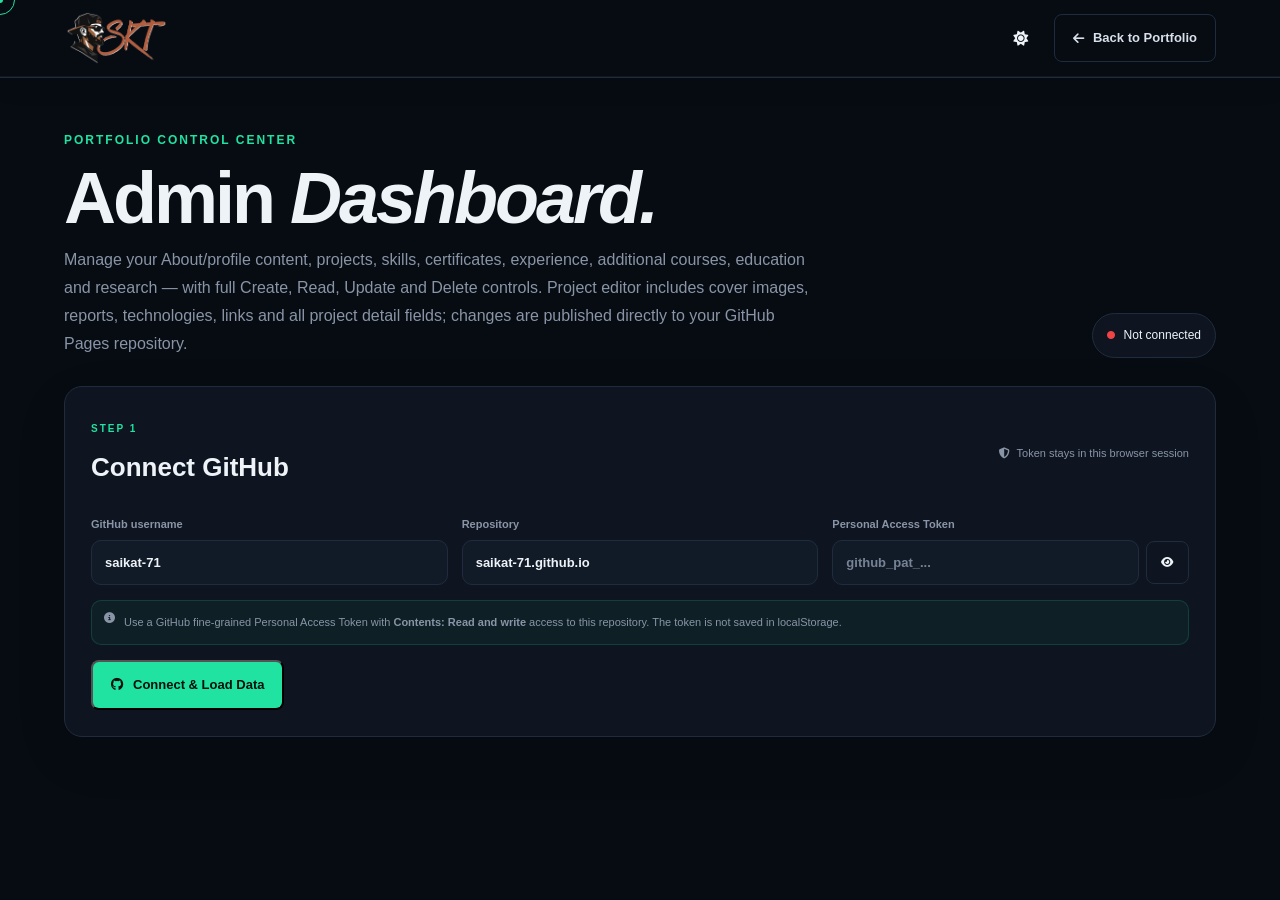
==== commit 036aabb4: "Fresh Start" ====
--- a/admin.html
+++ b/admin.html
@@ -1,34 +1,218 @@
-<!DOCTYPE html>
+<!doctype html>
 <html lang="en">
-<head>
-<meta charset="UTF-8"><meta name="viewport" content="width=device-width, initial-scale=1.0"><link rel="icon" type="image/svg+xml" href="images/favicon.svg?v=2"><link rel="icon" type="image/png" sizes="512x512" href="images/favicon.png?v=2"><link rel="icon" href="images/favicon.ico?v=2" sizes="any"><link rel="apple-touch-icon" sizes="256x256" href="images/apple-touch-icon.png?v=2">
-<title>Admin Dashboard | Saikat Portfolio</title>
-<link rel="preconnect" href="https://fonts.googleapis.com"><link rel="preconnect" href="https://fonts.gstatic.com" crossorigin>
-<link href="https://fonts.googleapis.com/css2?family=Manrope:wght@400;500;600;700;800&display=swap" rel="stylesheet">
-<link rel="stylesheet" href="https://cdnjs.cloudflare.com/ajax/libs/font-awesome/6.5.2/css/all.min.css">
-<script id="theme-bootstrap">(function(){try{var k="saikat-theme",t=localStorage.getItem(k)||localStorage.getItem("theme");if(t!=="light"&&t!=="dark")t="dark";localStorage.setItem(k,t);document.documentElement.dataset.theme=t;document.documentElement.classList.toggle("theme-light-preload",t==="light");}catch(e){}})();</script><link rel="stylesheet" href="style.css"><link rel="stylesheet" href="admin.css">
-<meta name="robots" content="noindex,nofollow,noarchive"><meta name="googlebot" content="noindex,nofollow"><link rel="canonical" href="https://saikat-71.github.io/admin.html"><link rel="manifest" href="site.webmanifest"></head>
-<body class="admin-page"><div class="cursor-dot" aria-hidden="true"></div><div class="cursor-ring" aria-hidden="true"></div>
-<header class="header"><nav class="nav container"><a class="brand brand-logo" href="index.html"><img src="images/Logo.webp" alt="Saikat" fetchpriority="high"></a><div class="subnav-actions"><button class="theme-toggle" id="themeToggle" aria-label="Toggle dark and light mode"><i class="fa-solid fa-sun"></i></button><a class="btn btn-ghost" href="index.html"><i class="fa-solid fa-arrow-left"></i> Back to Portfolio</a></div></nav></header>
-<main class="admin-wrap container">
-  <section class="admin-hero"><div><span class="eyebrow">PORTFOLIO CONTROL CENTER</span><h1>Admin <em>Dashboard.</em></h1><p>Manage your About/profile content, projects, skills, certificates, experience, additional courses, education and research — with full Create, Read, Update and Delete controls. Project editor includes cover images, reports, technologies, links and all project detail fields; changes are published directly to your GitHub Pages repository.</p></div><div class="admin-status" id="status"><i class="fa-solid fa-circle"></i><span>Not connected</span></div></section>
+  <head>
+    <meta charset="UTF-8" />
+    <meta http-equiv="Content-Security-Policy" content="default-src 'self'; script-src 'self' 'sha256-fJN0eQTxL5FfFKtjOc4HOi7+WLy/6X/UcdzwZcc83QE='; style-src 'self' 'unsafe-inline' https://fonts.googleapis.com https://cdnjs.cloudflare.com; font-src 'self' https://fonts.gstatic.com https://cdnjs.cloudflare.com data:; img-src 'self' data: blob: https:; connect-src 'self' https://api.github.com; object-src 'none'; base-uri 'self'; form-action 'self'" />
+    <meta name="viewport" content="width=device-width, initial-scale=1.0" />
+    <link rel="icon" type="image/svg+xml" href="images/favicon.svg?v=2" />
+    <link rel="icon" type="image/png" sizes="512x512" href="images/favicon.png?v=2" />
+    <link rel="icon" href="images/favicon.ico?v=2" sizes="any" />
+    <link rel="apple-touch-icon" sizes="180x180" href="images/apple-touch-icon.png?v=3" />
+    <title>Admin Dashboard | Saikat Portfolio</title>
+    <link rel="preconnect" href="https://fonts.googleapis.com" />
+    <link rel="preconnect" href="https://fonts.gstatic.com" crossorigin />
+    <link
+      href="https://fonts.googleapis.com/css2?family=Manrope:wght@400;500;600;700;800&display=swap"
+      rel="stylesheet"
+    />
+    <link
+      rel="stylesheet"
+      href="https://cdnjs.cloudflare.com/ajax/libs/font-awesome/6.5.2/css/all.min.css"
+    />
+    <script id="theme-bootstrap">
+      (function () {
+        try {
+          var k = 'saikat-theme',
+            t = localStorage.getItem(k) || localStorage.getItem('theme');
+          if (t !== 'light' && t !== 'dark') t = 'dark';
+          localStorage.setItem(k, t);
+          document.documentElement.dataset.theme = t;
+          document.documentElement.classList.toggle('theme-light-preload', t === 'light');
+        } catch (e) {}
+      })();
+    </script>
+    <link rel="stylesheet" href="style.css" />
+    <link rel="stylesheet" href="admin.css" />
+    <meta name="robots" content="noindex,nofollow,noarchive" />
+    <meta name="googlebot" content="noindex,nofollow" />
+    <meta name="referrer" content="no-referrer" />
+  </head>
+  <body class="admin-page">
+    <div class="cursor-dot" aria-hidden="true"></div>
+    <div class="cursor-ring" aria-hidden="true"></div>
+    <header class="header">
+      <nav class="nav container">
+        <a class="brand brand-logo" href="index.html"
+          ><img src="images/Logo.webp" alt="Saikat" fetchpriority="high"
+        /></a>
+        <div class="subnav-actions">
+          <button class="theme-toggle" id="themeToggle" aria-label="Toggle dark and light mode">
+            <i class="fa-solid fa-sun"></i></button
+          ><a class="btn btn-ghost" href="index.html"
+            ><i class="fa-solid fa-arrow-left"></i> Back to Portfolio</a
+          >
+        </div>
+      </nav>
+    </header>
+    <main class="admin-wrap container">
+      <section class="admin-hero">
+        <div>
+          <span class="eyebrow">PORTFOLIO CONTROL CENTER</span>
+          <h1>Admin <em>Dashboard.</em></h1>
+          <p>
+            Manage your About/profile content, projects, skills, certificates, experience,
+            additional courses, education and research — with full Create, Read, Update and Delete
+            controls. Project editor includes cover images, reports, technologies, links and all
+            project detail fields; changes are published directly to your GitHub Pages repository.
+          </p>
+        </div>
+        <div class="admin-status" id="status">
+          <i class="fa-solid fa-circle"></i><span>Not connected</span>
+        </div>
+      </section>
 
-  <section class="admin-panel setup-panel" id="setupPanel">
-    <div class="panel-head"><div><span>STEP 1</span><h2>Connect GitHub</h2></div><span class="secure-note"><i class="fa-solid fa-shield-halved"></i> Token stays in this browser session</span></div>
-    <div class="form-grid three"><label>GitHub username<input id="ghOwner" value="saikat-71"></label><label>Repository<input id="ghRepo" value="saikat-71.github.io"></label><label>Personal Access Token<div class="token-field"><input id="ghToken" type="password" placeholder="github_pat_..."><button type="button" class="mini-btn" id="toggleToken" aria-label="Show or hide token"><i class="fa-solid fa-eye"></i></button></div></label></div>
-    <div class="setup-help"><i class="fa-solid fa-circle-info"></i><span>Use a GitHub fine-grained Personal Access Token with <strong>Contents: Read and write</strong> access to this repository. The token is not saved in localStorage.</span></div>
-    <button class="btn btn-primary" id="connectBtn"><i class="fa-brands fa-github"></i> Connect & Load Data</button>
-  </section>
+      <section class="admin-panel setup-panel" id="setupPanel">
+        <div class="panel-head">
+          <div>
+            <span>STEP 1</span>
+            <h2>Connect GitHub</h2>
+          </div>
+          <span class="secure-note"
+            ><i class="fa-solid fa-shield-halved"></i> Token stays in this browser session</span
+          >
+        </div>
+        <div class="form-grid three">
+          <label>GitHub username<input id="ghOwner" value="saikat-71" /></label
+          ><label>Repository<input id="ghRepo" value="saikat-71.github.io" /></label
+          ><label
+            >Personal Access Token
+            <div class="token-field">
+              <input
+                id="ghToken"
+                type="password"
+                placeholder="github_pat_..."
+                autocomplete="off"
+                autocapitalize="off"
+                spellcheck="false"
+              /><button
+                type="button"
+                class="mini-btn"
+                id="toggleToken"
+                aria-label="Show or hide token"
+              >
+                <i class="fa-solid fa-eye"></i>
+              </button></div
+          ></label>
+        </div>
+        <div class="setup-help">
+          <i class="fa-solid fa-circle-info"></i
+          ><span
+            >Use a GitHub fine-grained Personal Access Token with
+            <strong>Contents: Read and write</strong> access to this repository. The token is not
+            saved in localStorage.</span
+          >
+        </div>
+        <button class="btn btn-primary" id="connectBtn">
+          <i class="fa-brands fa-github"></i> Connect & Load Data
+        </button>
+      </section>
 
-  <section class="admin-panel hidden" id="dashboardPanel">
-    <div class="dashboard-top"><div><span>STEP 2</span><h2>Manage portfolio</h2><p id="lastUpdated"></p></div><div class="dashboard-actions"><span id="adminDirty" class="admin-dirty"><i class="fa-solid fa-circle"></i> Unsaved changes</span><button class="btn btn-ghost" id="exportBtn"><i class="fa-solid fa-download"></i> Export JSON</button><button class="btn btn-primary" id="publishBtn"><i class="fa-solid fa-cloud-arrow-up"></i> Publish Changes</button></div></div>
-    <div class="admin-stats" id="adminStats" aria-label="Portfolio content summary"></div>
-    <div class="admin-tabs"><button class="active" data-tab="about">About</button><button data-tab="site">Site Settings</button><button data-tab="projects">Projects</button><button data-tab="skills">Skills</button><button data-tab="certificates">Certificates</button><button data-tab="experience">Experience</button><button data-tab="courses">Courses</button><button data-tab="education">Education</button><button data-tab="research">Research</button><button data-tab="visibility">Home Visibility</button></div>
-    <div id="tab-about" class="admin-tab active"></div><div id="tab-site" class="admin-tab"></div><div id="tab-projects" class="admin-tab"></div><div id="tab-skills" class="admin-tab"></div><div id="tab-certificates" class="admin-tab"></div><div id="tab-experience" class="admin-tab"></div><div id="tab-courses" class="admin-tab"></div><div id="tab-education" class="admin-tab"></div><div id="tab-research" class="admin-tab"></div><div id="tab-visibility" class="admin-tab"></div>
-  </section>
+      <section class="admin-panel hidden" id="dashboardPanel">
+        <div class="dashboard-top">
+          <div>
+            <span>WORKSPACE</span>
+            <h2>Manage your content</h2>
+            <p id="lastUpdated"></p>
+            <p class="dashboard-subtitle">
+              Choose a section, search your entries, then add, edit, delete or drag to reorder.
+            </p>
+          </div>
+          <div class="dashboard-actions">
+            <span id="adminDirty" class="admin-dirty"
+              ><i class="fa-solid fa-circle"></i> Unsaved changes</span
+            ><button class="btn btn-ghost" id="exportBtn">
+              <i class="fa-solid fa-download"></i> Export JSON</button
+            ><button class="btn btn-primary" id="publishBtn">
+              <i class="fa-solid fa-cloud-arrow-up"></i> Publish Changes
+            </button>
+          </div>
+        </div>
+        <div class="admin-stats" id="adminStats" aria-label="Portfolio content summary"></div>
+        <div class="admin-tabs" aria-label="Dashboard sections">
+          <span class="admin-nav-label">CONTENT MANAGEMENT</span>
+          <button class="active" data-tab="about">
+            <i class="fa-regular fa-user"></i><span>About & Profile</span>
+          </button>
+          <button data-tab="projects">
+            <i class="fa-solid fa-diagram-project"></i><span>Projects</span>
+          </button>
+          <button data-tab="research">
+            <i class="fa-solid fa-flask"></i><span>Research</span>
+          </button>
+          <button data-tab="skills">
+            <i class="fa-solid fa-screwdriver-wrench"></i><span>Skills</span>
+          </button>
+          <button data-tab="experience">
+            <i class="fa-solid fa-briefcase"></i><span>Experience</span>
+          </button>
+          <button data-tab="education">
+            <i class="fa-solid fa-graduation-cap"></i><span>Education</span>
+          </button>
+          <button data-tab="courses">
+            <i class="fa-solid fa-book-open"></i><span>Courses</span>
+          </button>
+          <button data-tab="certificates">
+            <i class="fa-solid fa-award"></i><span>Certificates</span>
+          </button>
+          <span class="admin-nav-label admin-nav-label-settings">SETTINGS</span>
+          <button data-tab="site">
+            <i class="fa-solid fa-sliders"></i><span>Site Settings</span>
+          </button>
+          <button data-tab="visibility">
+            <i class="fa-regular fa-eye"></i><span>Home Visibility</span>
+          </button>
+        </div>
+        <div id="tab-about" class="admin-tab active"></div>
+        <div id="tab-site" class="admin-tab"></div>
+        <div id="tab-projects" class="admin-tab"></div>
+        <div id="tab-skills" class="admin-tab"></div>
+        <div id="tab-certificates" class="admin-tab"></div>
+        <div id="tab-experience" class="admin-tab"></div>
+        <div id="tab-courses" class="admin-tab"></div>
+        <div id="tab-education" class="admin-tab"></div>
+        <div id="tab-research" class="admin-tab"></div>
+        <div id="tab-visibility" class="admin-tab"></div>
+      </section>
 
-  <section class="admin-panel hidden" id="guidePanel"><div class="panel-head"><div><span>QUICK GUIDE</span><h2>How it works</h2></div></div><div class="guide-grid"><div><b>1. Connect</b><p>Enter your GitHub token and connect to the portfolio repository.</p></div><div><b>2. Edit</b><p>Add, edit or remove items using the dashboard forms.</p></div><div><b>3. Publish</b><p>Click Publish Changes. GitHub updates the live site automatically after Pages rebuilds.</p></div></div></section>
-</main>
-<div class="toast" id="toast"></div>
-<script>document.addEventListener("DOMContentLoaded",()=>{const b=document.getElementById("toggleToken"),i=document.getElementById("ghToken");if(b&&i)b.addEventListener("click",()=>{const show=i.type==="password";i.type=show?"text":"password";b.innerHTML=show?"<i class=\"fa-solid fa-eye-slash\"></i>":"<i class=\"fa-solid fa-eye\"></i>";});});</script><script src="site-common.js"></script><script src="admin.js"></script>
-<script src="enhancements.js"></script></body></html>
+      <section class="admin-panel hidden" id="guidePanel">
+        <div class="panel-head">
+          <div>
+            <span>QUICK GUIDE</span>
+            <h2>How it works</h2>
+          </div>
+        </div>
+        <div class="guide-grid">
+          <div>
+            <b>1. Connect</b>
+            <p>Enter your GitHub token and connect to the portfolio repository.</p>
+          </div>
+          <div>
+            <b>2. Edit</b>
+            <p>Add, edit or remove items using the dashboard forms.</p>
+          </div>
+          <div>
+            <b>3. Publish</b>
+            <p>
+              Click Publish Changes. GitHub updates the live site automatically after Pages
+              rebuilds.
+            </p>
+          </div>
+        </div>
+      </section>
+    </main>
+    <div class="toast" id="toast"></div>
+    <script src="site-common.js"></script>
+    <script src="admin.js"></script>
+    <script src="enhancements.js"></script>
+  </body>
+</html>
--- a/style.css
+++ b/style.css
@@ -1,261 +1,2244 @@
-*{margin:0;padding:0;box-sizing:border-box}
-:root{--bg:#070b12;--panel:#0e1520;--panel2:#111a27;--text:#eef3f8;--muted:#8995a7;--line:#202c3d;--accent:#20e3a2;--accent2:#36a8ff;--max:1160px}
-html{scroll-behavior:smooth}
-body{font-family:Inter,Arial,sans-serif;background:var(--bg);color:var(--text);line-height:1.7;overflow-x:hidden}
+* {
+  margin: 0;
+  padding: 0;
+  box-sizing: border-box;
+}
+:root {
+  --bg: #070b12;
+  --panel: #0e1520;
+  --panel2: #111a27;
+  --text: #eef3f8;
+  --muted: #8995a7;
+  --line: #202c3d;
+  --accent: #20e3a2;
+  --accent2: #36a8ff;
+  --max: 1160px;
+}
+html {
+  scroll-behavior: smooth;
+}
+body {
+  font-family: Inter, Arial, sans-serif;
+  background: var(--bg);
+  color: var(--text);
+  line-height: 1.7;
+  overflow-x: hidden;
+}
 /* Reliable theme variables before body scripts finish loading. */
-html[data-theme="light"]{--bg:#f4f7fb;--panel:#ffffff;--panel2:#eef3f8;--text:#102033;--muted:#5d6b7d;--line:#dbe3ed;--accent:#079e72;--accent2:#1689d8}
-html[data-theme="dark"]{--bg:#070b12;--panel:#0e1520;--panel2:#111a27;--text:#eef3f8;--muted:#8995a7;--line:#202c3d;--accent:#20e3a2;--accent2:#36a8ff}
-body, .header, .section, footer, .theme-toggle, .project, .skill-card, .fact, .timeline-card, .education, .research-card, .certificate, .repo-card, .github-profile-card{transition:background-color .22s ease,color .22s ease,border-color .22s ease}
-
-a{text-decoration:none;color:inherit}button{font:inherit}.container{width:min(var(--max),90%);margin:auto}
-.header{position:fixed;top:0;left:0;width:100%;z-index:1000;background:var(--bg);backdrop-filter:blur(18px);border-bottom:1px solid rgba(255,255,255,.05)}
-.nav{height:76px;display:flex;align-items:center;justify-content:space-between}
-.brand{font-weight:800;font-size:22px;letter-spacing:-1px}.brand span{color:var(--accent)}
-.nav-menu{display:flex;align-items:center;gap:26px}.nav-menu>a{font-size:13px;color:#aeb8c8;transition:.25s}.nav-menu>a:hover{color:var(--accent)}
-.nav-cv{padding:8px 13px;border:1px solid var(--accent);border-radius:7px;color:var(--accent)!important}.nav-cv:hover{background:var(--accent);color:#04100b!important}
-.menu-toggle{display:none;border:0;background:transparent;color:white;font-size:22px}
-.hero{min-height:100vh;display:flex;align-items:center;position:relative;padding-top:80px;overflow:hidden}
-.hero:before{content:"";position:absolute;width:650px;height:650px;left:28%;top:0;background:radial-gradient(circle,rgba(32,227,162,.13),transparent 67%);pointer-events:none}
-.hero-grid{display:grid;grid-template-columns:1.1fr .9fr;gap:50px;align-items:center}
-.availability{display:inline-flex;align-items:center;gap:8px;color:var(--accent);font-size:12px;border:1px solid rgba(32,227,162,.22);padding:7px 11px;border-radius:99px;background:rgba(32,227,162,.05);margin-bottom:22px}.availability span{width:7px;height:7px;border-radius:50%;background:var(--accent);box-shadow:0 0 12px var(--accent)}
-.eyebrow,.section-head>span{font-size:12px;color:var(--accent);letter-spacing:2px;font-weight:700}
-.hero h1{font-size:clamp(42px,6vw,76px);line-height:1.03;letter-spacing:-3px;margin:10px 0 20px}.hero h1 span{background:linear-gradient(90deg,var(--accent),var(--accent2));-webkit-background-clip:text;color:transparent}
-.hero h2{font-size:clamp(20px,3vw,28px);color:#d7deea;margin-bottom:18px}.hero h2 #typing{color:var(--accent)}.cursor{animation:blink .7s infinite;color:var(--accent)}@keyframes blink{50%{opacity:0}}
-.hero-text{max-width:650px;color:var(--muted);font-size:15px}
-.hero-actions{display:flex;gap:12px;flex-wrap:wrap;margin-top:28px}.btn{display:inline-flex;align-items:center;gap:9px;padding:12px 18px;border-radius:8px;font-size:13px;font-weight:700;transition:.3s}.btn-primary{background:var(--accent);color:#03110c}.btn-primary:hover{transform:translateY(-3px);box-shadow:0 12px 35px rgba(32,227,162,.18)}.btn-ghost{border:1px solid var(--line);color:#d8e0eb}.btn-ghost:hover{border-color:var(--accent);color:var(--accent);transform:translateY(-3px)}
-.socials{display:flex;gap:10px;margin-top:25px}.socials a{width:39px;height:39px;border:1px solid var(--line);border-radius:50%;display:grid;place-items:center;color:#8e9aab;transition:.25s}.socials a:hover{border-color:var(--accent);color:var(--accent);transform:translateY(-4px)}
-.hero-visual{min-height:500px;display:grid;place-items:center;position:relative}.profile{width:330px;height:390px;border-radius:28px;border:1px solid rgba(32,227,162,.3);background:linear-gradient(145deg,#142131,#0a111b);box-shadow:0 35px 90px rgba(0,0,0,.35),inset 0 0 50px rgba(32,227,162,.04);display:flex;flex-direction:column;justify-content:center;align-items:center;position:relative;transform:rotate(3deg);transition:.5s}.profile:hover{transform:rotate(0) scale(1.025)}
-.profile:before{content:"";position:absolute;inset:18px;border:1px dashed rgba(32,227,162,.15);border-radius:20px}.profile-photo{width:210px;height:210px;object-fit:cover;object-position:center top;border-radius:50%;display:block;border:3px solid rgba(32,227,162,.45);box-shadow:0 0 45px rgba(32,227,162,.12);position:relative;z-index:2}
-.profile-initials{width:155px;height:155px;border-radius:50%;display:grid;place-items:center;font-size:42px;font-weight:800;background:linear-gradient(135deg,rgba(32,227,162,.18),rgba(54,168,255,.18));border:1px solid rgba(32,227,162,.4);color:var(--accent);box-shadow:0 0 70px rgba(32,227,162,.12)}
-.profile-caption{text-align:center;margin-top:28px;display:flex;flex-direction:column}.profile-caption strong{font-size:18px}.profile-caption span{color:var(--muted);font-size:12px}
-.orbit{position:absolute;border:1px solid rgba(32,227,162,.09);border-radius:50%;pointer-events:none}.orbit-1{width:480px;height:480px;animation:spin 20s linear infinite}.orbit-2{width:570px;height:570px;animation:spin 30s linear infinite reverse}@keyframes spin{to{transform:rotate(360deg)}}
-.float-card{position:absolute;padding:10px 13px;border:1px solid var(--line);background:rgba(12,19,29,.88);backdrop-filter:blur(10px);border-radius:8px;font-size:11px;color:#b9c3d1;display:flex;gap:8px;align-items:center;box-shadow:0 15px 40px rgba(0,0,0,.25)}.float-card i{color:var(--accent)}.fc-one{top:90px;right:10px;animation:float 4s ease-in-out infinite}.fc-two{left:0;bottom:125px;animation:float 4s ease-in-out infinite 1s}.fc-three{right:0;bottom:65px;animation:float 4s ease-in-out infinite 2s}@keyframes float{50%{transform:translateY(-10px)}}
-
-.section{padding:110px 0}.section-dark{background:#0b111a}.section-head{margin-bottom:48px}.section-head.center{text-align:center;max-width:750px;margin:0 auto 48px}.section-head h2{font-size:clamp(31px,4.5vw,48px);line-height:1.15;letter-spacing:-1.8px;margin-top:8px}.section-head h2 em,.contact-box h2 em{font-style:normal;color:var(--accent)}.section-head p{color:var(--muted);font-size:14px;margin-top:12px}
-.about-grid{display:grid;grid-template-columns:1.15fr .85fr;gap:70px}.about-copy p{color:var(--muted);font-size:15px;margin-bottom:18px}.about-copy strong{color:#dfe7f1}
-.fact-grid{display:grid;grid-template-columns:1fr 1fr;gap:12px}.fact{background:var(--panel);border:1px solid var(--line);border-radius:11px;padding:17px;display:flex;gap:12px;align-items:center;transition:.3s}.fact:hover{border-color:rgba(32,227,162,.5);transform:translateY(-3px)}.fact i{color:var(--accent);width:35px;height:35px;display:grid;place-items:center;background:rgba(32,227,162,.08);border-radius:8px}.fact small,.fact strong{display:block}.fact small{color:#6f7c8e;font-size:10px}.fact strong{font-size:12px;color:#cbd4e0}
-.skill-groups{display:grid;grid-template-columns:repeat(3,1fr);gap:17px}.skill-card{background:var(--panel);border:1px solid var(--line);border-radius:13px;padding:25px;transition:.35s}.skill-card:hover{transform:translateY(-6px);border-color:rgba(32,227,162,.55)}.skill-icon{width:44px;height:44px;display:grid;place-items:center;border-radius:9px;background:rgba(32,227,162,.08);color:var(--accent);margin-bottom:17px}.skill-card h3{font-size:16px;margin-bottom:15px}.tags{display:flex;flex-wrap:wrap;gap:7px}.tags span{font-size:10px;color:#9eabbd;border:1px solid #273446;background:#101925;padding:6px 8px;border-radius:5px}.skill-note{color:#59677a;font-size:10px;margin-top:12px}
-.project-grid{display:grid;grid-template-columns:1fr 1fr;gap:18px}.project{background:var(--panel);border:1px solid var(--line);padding:27px;border-radius:13px;transition:.35s}.project:hover{transform:translateY(-7px);border-color:rgba(32,227,162,.55);box-shadow:0 20px 60px rgba(0,0,0,.2)}.project-top{display:flex;justify-content:space-between;margin-bottom:24px}.project-number{font-size:12px;color:var(--accent);font-weight:700}.project-top a{color:#7f8da0;font-size:19px}.project-top a:hover{color:var(--accent)}.project h3{font-size:19px;margin-bottom:11px}.project p{font-size:13px;color:var(--muted);margin-bottom:18px}.center{text-align:center;margin-top:35px}
-.timeline{max-width:880px;margin:auto;position:relative}.timeline:before{content:"";position:absolute;left:9px;top:0;bottom:0;width:1px;background:#263243}.timeline-item{position:relative;padding-left:45px;margin-bottom:42px}.timeline-marker{position:absolute;left:2px;top:4px;width:15px;height:15px;background:var(--accent);border-radius:50%;box-shadow:0 0 18px rgba(32,227,162,.45)}.timeline-date{color:var(--accent);font-size:11px;margin-bottom:7px}.timeline-card{background:var(--panel);border:1px solid var(--line);border-radius:12px;padding:23px}.timeline-card h3{font-size:20px}.timeline-card h4{font-size:13px;color:#a0acbc;font-weight:500;margin-bottom:11px}.timeline-card p{font-size:13px;color:var(--muted);margin-top:7px}
-.education{max-width:900px;margin:auto;padding:30px;border:1px solid var(--line);background:var(--panel);border-radius:14px;display:flex;gap:20px}.edu-icon{min-width:55px;height:55px;border-radius:11px;background:rgba(32,227,162,.08);color:var(--accent);display:grid;place-items:center;font-size:22px}.edu-date{color:var(--accent);font-size:11px}.education h3{font-size:21px;margin:4px 0}.education h4{font-size:13px;color:#a2aebf;font-weight:500}.education p{font-size:13px;color:var(--muted);margin-top:9px}
-.research-card{max-width:900px;margin:auto;padding:30px;background:var(--panel);border:1px solid var(--line);border-radius:14px;display:grid;grid-template-columns:55px 1fr;gap:20px}.research-icon{width:55px;height:55px;background:rgba(32,227,162,.08);color:var(--accent);display:grid;place-items:center;border-radius:10px}.research-card h3{font-size:19px}.research-card p{font-size:13px;color:var(--muted);margin:10px 0 18px}.research-interests{max-width:900px;margin:18px auto 0;display:flex;gap:8px;flex-wrap:wrap}.research-interests span{padding:8px 11px;border-radius:6px;border:1px solid var(--line);font-size:10px;color:#8d9bad}
-.cert-grid{display:grid;grid-template-columns:1fr 1fr;gap:17px}.certificate{display:flex;gap:16px;padding:23px;background:var(--panel);border:1px solid var(--line);border-radius:12px;transition:.3s}.certificate:hover{border-color:rgba(32,227,162,.5);transform:translateY(-4px)}.certificate>i{width:45px;height:45px;min-width:45px;border-radius:9px;display:grid;place-items:center;background:rgba(32,227,162,.08);color:var(--accent)}.certificate h3{font-size:15px}.certificate p{font-size:12px;color:#8996a8}.certificate small{font-size:10px;color:#5f6c7e}
-.contact{padding-bottom:120px}.contact-box{text-align:center;max-width:850px;margin:auto;padding:65px 25px;border:1px solid rgba(32,227,162,.2);border-radius:20px;background:radial-gradient(circle at 50% 0,rgba(32,227,162,.08),transparent 50%),var(--panel)}.contact-box>span{font-size:11px;color:var(--accent);letter-spacing:2px;font-weight:700}.contact-box h2{font-size:clamp(34px,5vw,54px);line-height:1.12;letter-spacing:-2px;margin:12px 0}.contact-box>p{color:var(--muted);font-size:14px}.email{display:inline-block;color:var(--accent);font-size:clamp(18px,3vw,28px);margin:28px 0 22px;border-bottom:1px solid rgba(32,227,162,.5);padding-bottom:5px}.contact-links{display:flex;justify-content:center;gap:9px;flex-wrap:wrap}.contact-links a{border:1px solid var(--line);padding:9px 13px;border-radius:7px;color:#a8b3c3;font-size:11px;transition:.25s}.contact-links a:hover{border-color:var(--accent);color:var(--accent)}.location{margin-top:22px;color:#687689;font-size:11px}
-footer{border-top:1px solid #172131;background:#05080d}.footer-inner{min-height:90px;display:flex;align-items:center;justify-content:space-between;gap:20px}.footer-inner p{font-size:10px;color:#5e6b7d}.footer-social{display:flex;gap:10px}.footer-social a{color:#718095}.footer-social a:hover{color:var(--accent)}
-
-.reveal{opacity:0;transform:translateY(28px);transition:opacity .75s ease,transform .75s ease}.reveal.show{opacity:1;transform:none}
-#preloader{position:fixed;inset:0;background:var(--bg);z-index:5000;display:grid;place-items:center;transition:.5s}#preloader span{width:46px;height:46px;border:3px solid #203040;border-top-color:var(--accent);border-radius:50%;animation:load .8s linear infinite}@keyframes load{to{transform:rotate(360deg)}}
-
-@media(max-width:900px){
-  .menu-toggle{display:block}.nav-menu{position:fixed;right:-100%;top:76px;width:280px;height:calc(100vh - 76px);padding:30px;background:#09101a;border-left:1px solid var(--line);display:flex;flex-direction:column;align-items:flex-start;gap:22px;transition:.35s}.nav-menu.open{right:0}
-  .hero-grid,.about-grid{grid-template-columns:1fr}.hero-copy{text-align:center}.hero-text{margin:auto}.hero-actions,.socials{justify-content:center}.hero-visual{order:-1;min-height:390px}.profile{transform:scale(.82) rotate(3deg)}.orbit-1{width:400px;height:400px}.orbit-2{width:470px;height:470px}.float-card{display:none}
-  .skill-groups{grid-template-columns:1fr 1fr}
-}
-@media(max-width:650px){
-  .section{padding:80px 0}.hero h1{font-size:43px}.hero-visual{min-height:310px}.profile{transform:scale(.66) rotate(3deg);margin-top:-35px;margin-bottom:-55px}.orbit{display:none}.skill-groups,.project-grid,.cert-grid{grid-template-columns:1fr}.fact-grid{grid-template-columns:1fr}.research-card{grid-template-columns:1fr}.education{flex-direction:column}.footer-inner{flex-direction:column;justify-content:center;padding:25px 0}.contact-box{padding:45px 18px}.email{font-size:18px}
-}
-
+html[data-theme='light'] {
+  --bg: #f4f7fb;
+  --panel: #ffffff;
+  --panel2: #eef3f8;
+  --text: #102033;
+  --muted: #5d6b7d;
+  --line: #dbe3ed;
+  --accent: #079e72;
+  --accent2: #1689d8;
+}
+html[data-theme='dark'] {
+  --bg: #070b12;
+  --panel: #0e1520;
+  --panel2: #111a27;
+  --text: #eef3f8;
+  --muted: #8995a7;
+  --line: #202c3d;
+  --accent: #20e3a2;
+  --accent2: #36a8ff;
+}
+body,
+.header,
+.section,
+footer,
+.theme-toggle,
+.project,
+.skill-card,
+.fact,
+.timeline-card,
+.education,
+.research-card,
+.certificate,
+.repo-card,
+.github-profile-card {
+  transition:
+    background-color 0.22s ease,
+    color 0.22s ease,
+    border-color 0.22s ease;
+}
+
+a {
+  text-decoration: none;
+  color: inherit;
+}
+button {
+  font: inherit;
+}
+.container {
+  width: min(var(--max), 90%);
+  margin: auto;
+}
+.header {
+  position: fixed;
+  top: 0;
+  left: 0;
+  width: 100%;
+  z-index: 1000;
+  background: var(--bg);
+  backdrop-filter: blur(18px);
+  border-bottom: 1px solid rgba(255, 255, 255, 0.05);
+}
+.nav {
+  height: 76px;
+  display: flex;
+  align-items: center;
+  justify-content: space-between;
+}
+.brand {
+  font-weight: 800;
+  font-size: 22px;
+  letter-spacing: -1px;
+}
+.brand span {
+  color: var(--accent);
+}
+.nav-menu {
+  display: flex;
+  align-items: center;
+  gap: 26px;
+}
+.nav-menu > a {
+  font-size: 13px;
+  color: #aeb8c8;
+  transition: 0.25s;
+}
+.nav-menu > a:hover {
+  color: var(--accent);
+}
+.nav-cv {
+  padding: 8px 13px;
+  border: 1px solid var(--accent);
+  border-radius: 7px;
+  color: var(--accent) !important;
+}
+.nav-cv:hover {
+  background: var(--accent);
+  color: #04100b !important;
+}
+.menu-toggle {
+  display: none;
+  border: 0;
+  background: transparent;
+  color: white;
+  font-size: 22px;
+}
+.hero {
+  min-height: 100vh;
+  display: flex;
+  align-items: center;
+  position: relative;
+  padding-top: 80px;
+  overflow: hidden;
+}
+.hero:before {
+  content: '';
+  position: absolute;
+  width: 650px;
+  height: 650px;
+  left: 28%;
+  top: 0;
+  background: radial-gradient(circle, rgba(32, 227, 162, 0.13), transparent 67%);
+  pointer-events: none;
+}
+.hero-grid {
+  display: grid;
+  grid-template-columns: 1.1fr 0.9fr;
+  gap: 50px;
+  align-items: center;
+}
+.availability {
+  display: inline-flex;
+  align-items: center;
+  gap: 8px;
+  color: var(--accent);
+  font-size: 12px;
+  border: 1px solid rgba(32, 227, 162, 0.22);
+  padding: 7px 11px;
+  border-radius: 99px;
+  background: rgba(32, 227, 162, 0.05);
+  margin-bottom: 22px;
+}
+.availability span {
+  width: 7px;
+  height: 7px;
+  border-radius: 50%;
+  background: var(--accent);
+  box-shadow: 0 0 12px var(--accent);
+}
+.eyebrow,
+.section-head > span {
+  font-size: 12px;
+  color: var(--accent);
+  letter-spacing: 2px;
+  font-weight: 700;
+}
+.hero h1 {
+  font-size: clamp(42px, 6vw, 76px);
+  line-height: 1.03;
+  letter-spacing: -3px;
+  margin: 10px 0 20px;
+}
+.hero h1 span {
+  background: linear-gradient(90deg, var(--accent), var(--accent2));
+  -webkit-background-clip: text;
+  color: transparent;
+}
+.hero h2 {
+  font-size: clamp(20px, 3vw, 28px);
+  color: #d7deea;
+  margin-bottom: 18px;
+}
+.hero h2 #typing {
+  color: var(--accent);
+}
+.cursor {
+  animation: blink 0.7s infinite;
+  color: var(--accent);
+}
+@keyframes blink {
+  50% {
+    opacity: 0;
+  }
+}
+.hero-text {
+  max-width: 650px;
+  color: var(--muted);
+  font-size: 15px;
+}
+.hero-actions {
+  display: flex;
+  gap: 12px;
+  flex-wrap: wrap;
+  margin-top: 28px;
+}
+.btn {
+  display: inline-flex;
+  align-items: center;
+  gap: 9px;
+  padding: 12px 18px;
+  border-radius: 8px;
+  font-size: 13px;
+  font-weight: 700;
+  transition: 0.3s;
+}
+.btn-primary {
+  background: var(--accent);
+  color: #03110c;
+}
+.btn-primary:hover {
+  transform: translateY(-3px);
+  box-shadow: 0 12px 35px rgba(32, 227, 162, 0.18);
+}
+.btn-ghost {
+  border: 1px solid var(--line);
+  color: #d8e0eb;
+}
+.btn-ghost:hover {
+  border-color: var(--accent);
+  color: var(--accent);
+  transform: translateY(-3px);
+}
+.socials {
+  display: flex;
+  gap: 10px;
+  margin-top: 25px;
+}
+.socials a {
+  width: 39px;
+  height: 39px;
+  border: 1px solid var(--line);
+  border-radius: 50%;
+  display: grid;
+  place-items: center;
+  color: #8e9aab;
+  transition: 0.25s;
+}
+.socials a:hover {
+  border-color: var(--accent);
+  color: var(--accent);
+  transform: translateY(-4px);
+}
+.hero-visual {
+  min-height: 500px;
+  display: grid;
+  place-items: center;
+  position: relative;
+}
+.profile {
+  width: 330px;
+  height: 390px;
+  border-radius: 28px;
+  border: 1px solid rgba(32, 227, 162, 0.3);
+  background: linear-gradient(145deg, #142131, #0a111b);
+  box-shadow:
+    0 35px 90px rgba(0, 0, 0, 0.35),
+    inset 0 0 50px rgba(32, 227, 162, 0.04);
+  display: flex;
+  flex-direction: column;
+  justify-content: center;
+  align-items: center;
+  position: relative;
+  transform: rotate(3deg);
+  transition: 0.5s;
+}
+.profile:hover {
+  transform: rotate(0) scale(1.025);
+}
+.profile:before {
+  content: '';
+  position: absolute;
+  inset: 18px;
+  border: 1px dashed rgba(32, 227, 162, 0.15);
+  border-radius: 20px;
+}
+.profile-photo {
+  width: 210px;
+  height: 210px;
+  object-fit: cover;
+  object-position: center top;
+  border-radius: 50%;
+  display: block;
+  border: 3px solid rgba(32, 227, 162, 0.45);
+  box-shadow: 0 0 45px rgba(32, 227, 162, 0.12);
+  position: relative;
+  z-index: 2;
+}
+.profile-initials {
+  width: 155px;
+  height: 155px;
+  border-radius: 50%;
+  display: grid;
+  place-items: center;
+  font-size: 42px;
+  font-weight: 800;
+  background: linear-gradient(135deg, rgba(32, 227, 162, 0.18), rgba(54, 168, 255, 0.18));
+  border: 1px solid rgba(32, 227, 162, 0.4);
+  color: var(--accent);
+  box-shadow: 0 0 70px rgba(32, 227, 162, 0.12);
+}
+.profile-caption {
+  text-align: center;
+  margin-top: 28px;
+  display: flex;
+  flex-direction: column;
+}
+.profile-caption strong {
+  font-size: 18px;
+}
+.profile-caption span {
+  color: var(--muted);
+  font-size: 12px;
+}
+.orbit {
+  position: absolute;
+  border: 1px solid rgba(32, 227, 162, 0.09);
+  border-radius: 50%;
+  pointer-events: none;
+}
+.orbit-1 {
+  width: 480px;
+  height: 480px;
+  animation: spin 20s linear infinite;
+}
+.orbit-2 {
+  width: 570px;
+  height: 570px;
+  animation: spin 30s linear infinite reverse;
+}
+@keyframes spin {
+  to {
+    transform: rotate(360deg);
+  }
+}
+.float-card {
+  position: absolute;
+  padding: 10px 13px;
+  border: 1px solid var(--line);
+  background: rgba(12, 19, 29, 0.88);
+  backdrop-filter: blur(10px);
+  border-radius: 8px;
+  font-size: 11px;
+  color: #b9c3d1;
+  display: flex;
+  gap: 8px;
+  align-items: center;
+  box-shadow: 0 15px 40px rgba(0, 0, 0, 0.25);
+}
+.float-card i {
+  color: var(--accent);
+}
+.fc-one {
+  top: 90px;
+  right: 10px;
+  animation: float 4s ease-in-out infinite;
+}
+.fc-two {
+  left: 0;
+  bottom: 125px;
+  animation: float 4s ease-in-out infinite 1s;
+}
+.fc-three {
+  right: 0;
+  bottom: 65px;
+  animation: float 4s ease-in-out infinite 2s;
+}
+@keyframes float {
+  50% {
+    transform: translateY(-10px);
+  }
+}
+
+.section {
+  padding: 110px 0;
+}
+.section-dark {
+  background: #0b111a;
+}
+.section-head {
+  margin-bottom: 48px;
+}
+.section-head.center {
+  text-align: center;
+  max-width: 750px;
+  margin: 0 auto 48px;
+}
+.section-head h2 {
+  font-size: clamp(31px, 4.5vw, 48px);
+  line-height: 1.15;
+  letter-spacing: -1.8px;
+  margin-top: 8px;
+}
+.section-head h2 em,
+.contact-box h2 em {
+  font-style: normal;
+  color: var(--accent);
+}
+.section-head p {
+  color: var(--muted);
+  font-size: 14px;
+  margin-top: 12px;
+}
+.about-grid {
+  display: grid;
+  grid-template-columns: 1.15fr 0.85fr;
+  gap: 70px;
+}
+.about-copy p {
+  color: var(--muted);
+  font-size: 15px;
+  margin-bottom: 18px;
+}
+.about-copy strong {
+  color: #dfe7f1;
+}
+.fact-grid {
+  display: grid;
+  grid-template-columns: 1fr 1fr;
+  gap: 12px;
+}
+.fact {
+  background: var(--panel);
+  border: 1px solid var(--line);
+  border-radius: 11px;
+  padding: 17px;
+  display: flex;
+  gap: 12px;
+  align-items: center;
+  transition: 0.3s;
+}
+.fact:hover {
+  border-color: rgba(32, 227, 162, 0.5);
+  transform: translateY(-3px);
+}
+.fact i {
+  color: var(--accent);
+  width: 35px;
+  height: 35px;
+  display: grid;
+  place-items: center;
+  background: rgba(32, 227, 162, 0.08);
+  border-radius: 8px;
+}
+.fact small,
+.fact strong {
+  display: block;
+}
+.fact small {
+  color: #6f7c8e;
+  font-size: 10px;
+}
+.fact strong {
+  font-size: 12px;
+  color: #cbd4e0;
+}
+.skill-groups {
+  display: grid;
+  grid-template-columns: repeat(3, 1fr);
+  gap: 22px;
+}
+.skill-card {
+  position: relative;
+  overflow: hidden;
+  background: var(--panel);
+  border: 1px solid var(--line);
+  border-radius: 18px;
+  padding: 28px;
+  transition: 0.3s;
+  box-shadow: 0 8px 26px rgba(0, 0, 0, 0.08);
+}
+.skill-card::after {
+  content: none;
+}
+.skill-card:hover {
+  transform: translateY(-4px);
+  border-color: var(--accent2);
+  box-shadow: 0 12px 30px rgba(0, 0, 0, 0.14);
+}
+.skill-icon {
+  width: 58px;
+  height: 58px;
+  display: grid;
+  place-items: center;
+  border-radius: 16px;
+  background: var(--panel2);
+  color: var(--accent2);
+  margin-bottom: 20px;
+  font-size: 27px;
+  border: 1px solid var(--line);
+  box-shadow: none;
+}
+.skill-card h3 {
+  font-size: 18px;
+  margin-bottom: 18px;
+}
+.skill-pills {
+  position: relative;
+  z-index: 1;
+  display: flex;
+  flex-wrap: wrap;
+  gap: 9px;
+}
+.skill-pill {
+  display: inline-flex;
+  align-items: center;
+  gap: 8px;
+  font-size: 11px;
+  color: var(--muted);
+  border: 1px solid var(--line);
+  background: var(--panel2);
+  padding: 8px 11px;
+  border-radius: 999px;
+  transition: 0.25s;
+}
+.skill-pill i {
+  color: var(--accent2);
+  font-size: 13px;
+}
+.skill-pill:hover {
+  color: var(--text);
+  border-color: var(--accent2);
+  background: var(--panel);
+  transform: translateY(-2px);
+}
+.skill-note {
+  position: relative;
+  z-index: 1;
+  color: var(--muted);
+  font-size: 10px;
+  line-height: 1.6;
+  margin-top: 16px;
+}
+.tags {
+  display: flex;
+  flex-wrap: wrap;
+  gap: 7px;
+}
+.tags span {
+  font-size: 10px;
+  color: #9eabbd;
+  border: 1px solid #273446;
+  background: #101925;
+  padding: 6px 8px;
+  border-radius: 5px;
+}
+.project-grid {
+  display: grid;
+  grid-template-columns: 1fr 1fr;
+  gap: 18px;
+}
+.project {
+  background: var(--panel);
+  border: 1px solid var(--line);
+  padding: 27px;
+  border-radius: 13px;
+  transition: 0.35s;
+}
+.project:hover {
+  transform: translateY(-7px);
+  border-color: rgba(32, 227, 162, 0.55);
+  box-shadow: 0 20px 60px rgba(0, 0, 0, 0.2);
+}
+.project-top {
+  display: flex;
+  justify-content: space-between;
+  margin-bottom: 24px;
+}
+.project-number {
+  font-size: 12px;
+  color: var(--accent);
+  font-weight: 700;
+}
+.project-top a {
+  color: #7f8da0;
+  font-size: 19px;
+}
+.project-top a:hover {
+  color: var(--accent);
+}
+.project h3 {
+  font-size: 19px;
+  margin-bottom: 11px;
+}
+.project p {
+  font-size: 13px;
+  color: var(--muted);
+  margin-bottom: 18px;
+}
+.center {
+  text-align: center;
+  margin-top: 35px;
+}
+.timeline {
+  max-width: 880px;
+  margin: auto;
+  position: relative;
+}
+.timeline:before {
+  content: '';
+  position: absolute;
+  left: 9px;
+  top: 0;
+  bottom: 0;
+  width: 1px;
+  background: #263243;
+}
+.timeline-item {
+  position: relative;
+  padding-left: 45px;
+  margin-bottom: 42px;
+}
+.timeline-marker {
+  position: absolute;
+  left: 2px;
+  top: 4px;
+  width: 15px;
+  height: 15px;
+  background: var(--accent);
+  border-radius: 50%;
+  box-shadow: 0 0 18px rgba(32, 227, 162, 0.45);
+}
+.timeline-date {
+  color: var(--accent);
+  font-size: 11px;
+  margin-bottom: 7px;
+}
+.timeline-card {
+  background: var(--panel);
+  border: 1px solid var(--line);
+  border-radius: 12px;
+  padding: 23px;
+}
+.timeline-card h3 {
+  font-size: 20px;
+}
+.timeline-card h4 {
+  font-size: 13px;
+  color: #a0acbc;
+  font-weight: 500;
+  margin-bottom: 11px;
+}
+.timeline-card p {
+  font-size: 13px;
+  color: var(--muted);
+  margin-top: 7px;
+}
+.education {
+  max-width: 900px;
+  margin: auto;
+  padding: 30px;
+  border: 1px solid var(--line);
+  background: var(--panel);
+  border-radius: 14px;
+  display: flex;
+  gap: 20px;
+}
+.edu-icon {
+  min-width: 55px;
+  height: 55px;
+  border-radius: 11px;
+  background: rgba(32, 227, 162, 0.08);
+  color: var(--accent);
+  display: grid;
+  place-items: center;
+  font-size: 22px;
+}
+.edu-date {
+  color: var(--accent);
+  font-size: 11px;
+}
+.education h3 {
+  font-size: 21px;
+  margin: 4px 0;
+}
+.education h4 {
+  font-size: 13px;
+  color: #a2aebf;
+  font-weight: 500;
+}
+.education p {
+  font-size: 13px;
+  color: var(--muted);
+  margin-top: 9px;
+}
+.research-card {
+  max-width: 900px;
+  margin: auto;
+  padding: 30px;
+  background: var(--panel);
+  border: 1px solid var(--line);
+  border-radius: 14px;
+  display: grid;
+  grid-template-columns: 55px 1fr;
+  gap: 20px;
+}
+.research-icon {
+  width: 55px;
+  height: 55px;
+  background: rgba(32, 227, 162, 0.08);
+  color: var(--accent);
+  display: grid;
+  place-items: center;
+  border-radius: 10px;
+}
+.research-card h3 {
+  font-size: 19px;
+}
+.research-card p {
+  font-size: 13px;
+  color: var(--muted);
+  margin: 10px 0 18px;
+}
+.research-interests {
+  max-width: 900px;
+  margin: 18px auto 0;
+  display: flex;
+  gap: 8px;
+  flex-wrap: wrap;
+}
+.research-interests span {
+  padding: 8px 11px;
+  border-radius: 6px;
+  border: 1px solid var(--line);
+  font-size: 10px;
+  color: #8d9bad;
+}
+.cert-grid {
+  display: grid;
+  grid-template-columns: 1fr 1fr;
+  gap: 17px;
+}
+.certificate {
+  display: flex;
+  gap: 16px;
+  padding: 23px;
+  background: var(--panel);
+  border: 1px solid var(--line);
+  border-radius: 12px;
+  transition: 0.3s;
+}
+.certificate:hover {
+  border-color: rgba(32, 227, 162, 0.5);
+  transform: translateY(-4px);
+}
+.certificate > i {
+  width: 45px;
+  height: 45px;
+  min-width: 45px;
+  border-radius: 9px;
+  display: grid;
+  place-items: center;
+  background: rgba(32, 227, 162, 0.08);
+  color: var(--accent);
+}
+.certificate h3 {
+  font-size: 15px;
+}
+.certificate p {
+  font-size: 12px;
+  color: #8996a8;
+}
+.certificate small {
+  font-size: 10px;
+  color: #5f6c7e;
+}
+.contact {
+  padding-bottom: 120px;
+}
+.contact-box {
+  text-align: center;
+  max-width: 850px;
+  margin: auto;
+  padding: 65px 25px;
+  border: 1px solid rgba(32, 227, 162, 0.2);
+  border-radius: 20px;
+  background:
+    radial-gradient(circle at 50% 0, rgba(32, 227, 162, 0.08), transparent 50%), var(--panel);
+}
+.contact-box > span {
+  font-size: 11px;
+  color: var(--accent);
+  letter-spacing: 2px;
+  font-weight: 700;
+}
+.contact-box h2 {
+  font-size: clamp(34px, 5vw, 54px);
+  line-height: 1.12;
+  letter-spacing: -2px;
+  margin: 12px 0;
+}
+.contact-box > p {
+  color: var(--muted);
+  font-size: 14px;
+}
+.email {
+  display: inline-block;
+  color: var(--accent);
+  font-size: clamp(18px, 3vw, 28px);
+  margin: 28px 0 22px;
+  border-bottom: 1px solid rgba(32, 227, 162, 0.5);
+  padding-bottom: 5px;
+}
+.contact-links {
+  display: flex;
+  justify-content: center;
+  gap: 9px;
+  flex-wrap: wrap;
+}
+.contact-links a {
+  border: 1px solid var(--line);
+  padding: 9px 13px;
+  border-radius: 7px;
+  color: #a8b3c3;
+  font-size: 11px;
+  transition: 0.25s;
+}
+.contact-links a:hover {
+  border-color: var(--accent);
+  color: var(--accent);
+}
+.location {
+  margin-top: 22px;
+  color: #687689;
+  font-size: 11px;
+}
+footer {
+  border-top: 1px solid #172131;
+  background: #05080d;
+}
+.footer-inner {
+  min-height: 90px;
+  display: flex;
+  align-items: center;
+  justify-content: space-between;
+  gap: 20px;
+}
+.footer-inner p {
+  font-size: 10px;
+  color: #5e6b7d;
+}
+.footer-social {
+  display: flex;
+  gap: 10px;
+}
+.footer-social a {
+  color: #718095;
+}
+.footer-social a:hover {
+  color: var(--accent);
+}
+
+.reveal {
+  opacity: 0;
+  transform: translateY(28px);
+  transition:
+    opacity 0.75s ease,
+    transform 0.75s ease;
+}
+.reveal.show {
+  opacity: 1;
+  transform: none;
+}
+#preloader {
+  position: fixed;
+  inset: 0;
+  background: var(--bg);
+  z-index: 5000;
+  display: grid;
+  place-items: center;
+  transition: 0.5s;
+}
+#preloader span {
+  width: 46px;
+  height: 46px;
+  border: 3px solid #203040;
+  border-top-color: var(--accent);
+  border-radius: 50%;
+  animation: load 0.8s linear infinite;
+}
+@keyframes load {
+  to {
+    transform: rotate(360deg);
+  }
+}
+
+@media (max-width: 900px) {
+  .menu-toggle {
+    display: block;
+  }
+  .nav-menu {
+    position: fixed;
+    right: -100%;
+    top: 76px;
+    width: 280px;
+    height: calc(100vh - 76px);
+    padding: 30px;
+    background: #09101a;
+    border-left: 1px solid var(--line);
+    display: flex;
+    flex-direction: column;
+    align-items: flex-start;
+    gap: 22px;
+    transition: 0.35s;
+  }
+  .nav-menu.open {
+    right: 0;
+  }
+  .hero-grid,
+  .about-grid {
+    grid-template-columns: 1fr;
+  }
+  .hero-copy {
+    text-align: center;
+  }
+  .hero-text {
+    margin: auto;
+  }
+  .hero-actions,
+  .socials {
+    justify-content: center;
+  }
+  .hero-visual {
+    order: -1;
+    min-height: 390px;
+  }
+  .profile {
+    transform: scale(0.82) rotate(3deg);
+  }
+  .orbit-1 {
+    width: 400px;
+    height: 400px;
+  }
+  .orbit-2 {
+    width: 470px;
+    height: 470px;
+  }
+  .float-card {
+    display: none;
+  }
+  .skill-groups {
+    grid-template-columns: 1fr 1fr;
+  }
+}
+@media (max-width: 650px) {
+  .section {
+    padding: 80px 0;
+  }
+  .hero h1 {
+    font-size: 43px;
+  }
+  .hero-visual {
+    min-height: 310px;
+  }
+  .profile {
+    transform: scale(0.66) rotate(3deg);
+    margin-top: -35px;
+    margin-bottom: -55px;
+  }
+  .orbit {
+    display: none;
+  }
+  .skill-groups,
+  .project-grid,
+  .cert-grid {
+    grid-template-columns: 1fr;
+  }
+  .fact-grid {
+    grid-template-columns: 1fr;
+  }
+  .research-card {
+    grid-template-columns: 1fr;
+  }
+  .education {
+    flex-direction: column;
+  }
+  .footer-inner {
+    flex-direction: column;
+    justify-content: center;
+    padding: 25px 0;
+  }
+  .contact-box {
+    padding: 45px 18px;
+  }
+  .email {
+    font-size: 18px;
+  }
+}
 
 /* ===== Portfolio Ready Additions ===== */
-.brand-logo{display:flex;align-items:center;height:42px}
-.brand-logo img{display:block;width:122px;height:42px;object-fit:contain;object-position:left center}
-.project{overflow:hidden}
-.project-cover{height:210px;margin:-27px -27px 24px;position:relative;overflow:hidden;background:#0a111b;border-bottom:1px solid var(--line)}
-.project-cover img{width:100%;height:100%;object-fit:cover;display:block;transition:transform .5s ease,filter .5s ease}
-.project:hover .project-cover img{transform:scale(1.045);filter:saturate(1.08)}
-.cover-label{position:absolute;left:14px;bottom:14px;padding:6px 9px;border-radius:5px;background:rgba(7,11,18,.82);border:1px solid rgba(32,227,162,.35);color:var(--accent);font-size:9px;letter-spacing:1px;font-weight:700;backdrop-filter:blur(8px)}
-.company-heading{display:flex;align-items:center;gap:15px;margin-bottom:10px}
-.company-heading img{width:118px;height:42px;object-fit:contain;border-radius:7px}
-.company-heading h3{margin:0}
-.company-heading h4{margin:2px 0 0}
-.footer-logo img{width:108px;height:38px}
-.footer-copy{display:flex;flex-direction:column;gap:2px}
-.footer-copy span{font-size:9px;color:#465366}
-footer .footer-inner{padding:12px 0}
-@media(max-width:650px){
-  .brand-logo img{width:105px;height:38px}
-  .project-cover{height:190px}
-  .company-heading{align-items:flex-start;flex-direction:column;gap:10px}
-  .company-heading img{width:145px;height:48px}
-  .footer-copy{text-align:center;align-items:center}
-}
-
+.brand-logo {
+  display: flex;
+  align-items: center;
+  height: 42px;
+}
+.brand-logo img {
+  display: block;
+  width: 122px;
+  height: 42px;
+  object-fit: contain;
+  object-position: left center;
+}
+.project {
+  overflow: hidden;
+}
+.project-cover {
+  height: 210px;
+  margin: -27px -27px 24px;
+  position: relative;
+  overflow: hidden;
+  background: #0a111b;
+  border-bottom: 1px solid var(--line);
+}
+.project-cover img {
+  width: 100%;
+  height: 100%;
+  object-fit: cover;
+  display: block;
+  transition:
+    transform 0.5s ease,
+    filter 0.5s ease;
+}
+.project:hover .project-cover img {
+  transform: scale(1.045);
+  filter: saturate(1.08);
+}
+.cover-label {
+  position: absolute;
+  left: 14px;
+  bottom: 14px;
+  padding: 6px 9px;
+  border-radius: 5px;
+  background: rgba(7, 11, 18, 0.82);
+  border: 1px solid rgba(32, 227, 162, 0.35);
+  color: var(--accent);
+  font-size: 9px;
+  letter-spacing: 1px;
+  font-weight: 700;
+  backdrop-filter: blur(8px);
+}
+.company-heading {
+  display: flex;
+  align-items: center;
+  gap: 15px;
+  margin-bottom: 10px;
+}
+.company-heading img {
+  width: 118px;
+  height: 42px;
+  object-fit: contain;
+  border-radius: 7px;
+}
+.company-heading h3 {
+  margin: 0;
+}
+.company-heading h4 {
+  margin: 2px 0 0;
+}
+.footer-logo img {
+  width: 108px;
+  height: 38px;
+}
+.footer-copy {
+  display: flex;
+  flex-direction: column;
+  gap: 2px;
+}
+.footer-copy span {
+  font-size: 9px;
+  color: #465366;
+}
+footer .footer-inner {
+  padding: 12px 0;
+}
+@media (max-width: 650px) {
+  .brand-logo img {
+    width: 105px;
+    height: 38px;
+  }
+  .project-cover {
+    height: 190px;
+  }
+  .company-heading {
+    align-items: flex-start;
+    flex-direction: column;
+    gap: 10px;
+  }
+  .company-heading img {
+    width: 145px;
+    height: 48px;
+  }
+  .footer-copy {
+    text-align: center;
+    align-items: center;
+  }
+}
 
 /* ===== Advanced Portfolio Features ===== */
-body.light{--bg:#f4f7fb;--panel:#ffffff;--panel2:#eef3f8;--text:#102033;--muted:#5d6b7d;--line:#dbe3ed;--accent:#079e72;--accent2:#1689d8}body.light .header{background:var(--bg)}body.light .section-dark{background:#eaf0f6}body.light .nav-menu{background:#fff}body.light .project,body.light .skill-card,body.light .fact,body.light .timeline-card,body.light .education,body.light .research-card,body.light .certificate{box-shadow:0 8px 30px rgba(20,40,70,.06)}
-.theme-toggle{width:38px;height:38px;border:1px solid var(--line);background:var(--panel);color:var(--accent);border-radius:50%;cursor:pointer;margin-left:auto;margin-right:12px;transition:.25s}.theme-toggle:hover{transform:rotate(18deg);border-color:var(--accent)}
-.brand-logo img{width:78px;height:28px;object-fit:contain;object-position:left center}.footer-logo img{width:78px;height:28px}.brand-logo{height:32px}
-#particles{position:fixed;inset:0;width:100%;height:100%;pointer-events:none;z-index:0;opacity:.55}.header,main,footer,.hero:before{z-index:0}.cursor-dot,.cursor-ring{position:fixed;top:0;left:0;pointer-events:none;z-index:30001;border-radius:50%;opacity:0;will-change:transform}.cursor-dot{width:6px;height:6px;background:var(--accent)}.cursor-ring{width:30px;height:30px;border:1px solid var(--accent);transition:width .18s,height .18s,opacity .18s,transform .09s linear}.cursor-ring.active{width:48px;height:48px;opacity:.5}@media(pointer:fine){body.has-custom-cursor{cursor:none}body.has-custom-cursor a,body.has-custom-cursor button{cursor:none}.cursor-dot,.cursor-ring{opacity:0}.has-custom-cursor .cursor-dot,.has-custom-cursor .cursor-ring{opacity:1}}@media(pointer:coarse){.cursor-dot,.cursor-ring{display:none}}
-.stats-grid{display:grid;grid-template-columns:repeat(4,1fr);gap:13px;margin-top:48px}.stat{min-height:134px;padding:26px 20px;background:var(--panel);border:1px solid var(--line);border-radius:15px;text-align:center;display:flex;flex-direction:column;justify-content:center}.stat strong{display:block;font-size:38px;line-height:1.1;color:var(--accent)}.stat span{font-size:10px;color:var(--muted);text-transform:uppercase;letter-spacing:1px;margin-top:9px}.project-details{display:inline-flex;align-items:center;gap:7px;margin-top:18px;color:var(--accent);font-size:11px;font-weight:700}.project-details i{transition:.2s}.project-details:hover i{transform:translateX(4px)}
-.github-section{margin-top:42px;border-top:1px solid var(--line);padding-top:28px}.github-heading{display:flex;justify-content:space-between;align-items:center;margin-bottom:15px}.github-heading span{font-size:10px;letter-spacing:2px;color:var(--accent);font-weight:700}.github-heading small{font-size:10px;color:var(--muted)}.repo-grid{display:grid;grid-template-columns:repeat(3,1fr);gap:12px}.repo-card{padding:17px;background:var(--panel);border:1px solid var(--line);border-radius:10px;min-height:145px;transition:.25s}.repo-card:hover{transform:translateY(-4px);border-color:rgba(32,227,162,.5)}.repo-card h4{font-size:14px;margin-bottom:7px}.repo-card p{font-size:11px;color:var(--muted);min-height:34px}.repo-meta{display:flex;gap:12px;margin-top:13px;color:#738196;font-size:9px}.repo-meta b{color:var(--accent);font-weight:600}.repo-card a{display:inline-block;margin-top:10px;font-size:10px;color:var(--accent)}.paper-meta{display:block;margin-top:12px;color:#637084;font-size:10px}
-.research-list{display:grid;gap:16px}.research-card{grid-template-columns:55px 1fr}.preview-btn{margin-top:10px;border:1px solid var(--line);background:transparent;color:var(--accent);border-radius:5px;padding:6px 9px;font-size:9px}.preview-btn:hover{background:rgba(32,227,162,.08);border-color:var(--accent)}
-.modal{position:fixed;inset:0;z-index:7000;display:none;align-items:center;justify-content:center;padding:20px}.modal.open{display:flex}.modal-backdrop{position:absolute;inset:0;background:rgba(2,6,12,.82);backdrop-filter:blur(8px)}.certificate-preview{position:relative;width:min(620px,92vw);z-index:2}.modal-close{position:absolute;right:-8px;top:-48px;width:36px;height:36px;border-radius:50%;border:1px solid #536176;background:#0c1420;color:#fff;font-size:24px}.certificate-sheet{aspect-ratio:1.45/1;background:linear-gradient(135deg,#fff,#edf3f7);color:#1b2a3b;border:12px solid #c8d5df;outline:2px solid #6ea08e;box-shadow:0 25px 80px rgba(0,0,0,.35);display:flex;flex-direction:column;align-items:center;justify-content:center;text-align:center;padding:35px}.cert-ribbon{font-size:10px;letter-spacing:4px;color:#087b59;font-weight:800}.cert-seal{width:60px;height:60px;border-radius:50%;border:2px solid #087b59;display:grid;place-items:center;color:#087b59;margin:18px 0}.certificate-sheet h2{font-family:Georgia,serif;font-size:28px;margin:5px 0 8px}.certificate-sheet p{font-size:13px}.cert-small{letter-spacing:2px}.cert-line{width:190px;border-top:1px solid #9cafbd;margin:18px}.certificate-sheet small{max-width:390px;color:#6a7887;font-size:9px}
-@media(max-width:900px){.stats-grid{grid-template-columns:1fr 1fr}.repo-grid{grid-template-columns:1fr 1fr}.theme-toggle{margin-left:auto}}
-@media(max-width:650px){.brand-logo img{width:70px;height:25px}.stats-grid,.repo-grid{grid-template-columns:1fr}.github-heading{align-items:flex-start;flex-direction:column;gap:5px}.certificate-sheet h2{font-size:21px}.certificate-sheet{padding:20px}}
+body.light {
+  --bg: #f4f7fb;
+  --panel: #ffffff;
+  --panel2: #eef3f8;
+  --text: #102033;
+  --muted: #5d6b7d;
+  --line: #dbe3ed;
+  --accent: #079e72;
+  --accent2: #1689d8;
+}
+body.light .header {
+  background: var(--bg);
+}
+body.light .section-dark {
+  background: #eaf0f6;
+}
+body.light .nav-menu {
+  background: #fff;
+}
+body.light .project,
+body.light .skill-card,
+body.light .fact,
+body.light .timeline-card,
+body.light .education,
+body.light .research-card,
+body.light .certificate {
+  box-shadow: 0 8px 30px rgba(20, 40, 70, 0.06);
+}
+.theme-toggle {
+  width: 38px;
+  height: 38px;
+  border: 1px solid var(--line);
+  background: var(--panel);
+  color: var(--accent);
+  border-radius: 50%;
+  cursor: pointer;
+  margin-left: auto;
+  margin-right: 12px;
+  transition: 0.25s;
+}
+.theme-toggle:hover {
+  transform: rotate(18deg);
+  border-color: var(--accent);
+}
+.brand-logo img {
+  width: 78px;
+  height: 28px;
+  object-fit: contain;
+  object-position: left center;
+}
+.footer-logo img {
+  width: 78px;
+  height: 28px;
+}
+.brand-logo {
+  height: 32px;
+}
+#particles {
+  position: fixed;
+  inset: 0;
+  width: 100%;
+  height: 100%;
+  pointer-events: none;
+  z-index: 0;
+  opacity: 0.55;
+}
+.header,
+main,
+footer,
+.hero:before {
+  z-index: 0;
+}
+.cursor-dot,
+.cursor-ring {
+  position: fixed;
+  top: 0;
+  left: 0;
+  pointer-events: none;
+  z-index: 30001;
+  border-radius: 50%;
+  opacity: 0;
+  will-change: transform;
+}
+.cursor-dot {
+  width: 6px;
+  height: 6px;
+  background: var(--accent);
+}
+.cursor-ring {
+  width: 30px;
+  height: 30px;
+  border: 1px solid var(--accent);
+  transition:
+    width 0.18s,
+    height 0.18s,
+    opacity 0.18s,
+    transform 0.09s linear;
+}
+.cursor-ring.active {
+  width: 48px;
+  height: 48px;
+  opacity: 0.5;
+}
+@media (pointer: fine) {
+  body.has-custom-cursor {
+    cursor: none;
+  }
+  body.has-custom-cursor a,
+  body.has-custom-cursor button {
+    cursor: none;
+  }
+  .cursor-dot,
+  .cursor-ring {
+    opacity: 0;
+  }
+  .has-custom-cursor .cursor-dot,
+  .has-custom-cursor .cursor-ring {
+    opacity: 1;
+  }
+}
+@media (pointer: coarse) {
+  .cursor-dot,
+  .cursor-ring {
+    display: none;
+  }
+}
+.stats-grid {
+  display: grid;
+  grid-template-columns: repeat(4, 1fr);
+  gap: 13px;
+  margin-top: 48px;
+}
+.stat {
+  min-height: 134px;
+  padding: 26px 20px;
+  background: var(--panel);
+  border: 1px solid var(--line);
+  border-radius: 15px;
+  text-align: center;
+  display: flex;
+  flex-direction: column;
+  justify-content: center;
+}
+.stat strong {
+  display: block;
+  font-size: 38px;
+  line-height: 1.1;
+  color: var(--accent);
+}
+.stat span {
+  font-size: 10px;
+  color: var(--muted);
+  text-transform: uppercase;
+  letter-spacing: 1px;
+  margin-top: 9px;
+}
+.project-details {
+  display: inline-flex;
+  align-items: center;
+  gap: 7px;
+  margin-top: 18px;
+  color: var(--accent);
+  font-size: 11px;
+  font-weight: 700;
+}
+.project-details i {
+  transition: 0.2s;
+}
+.project-details:hover i {
+  transform: translateX(4px);
+}
+.github-section {
+  margin-top: 42px;
+  border-top: 1px solid var(--line);
+  padding-top: 28px;
+}
+.github-heading {
+  display: flex;
+  justify-content: space-between;
+  align-items: center;
+  margin-bottom: 15px;
+}
+.github-heading span {
+  font-size: 10px;
+  letter-spacing: 2px;
+  color: var(--accent);
+  font-weight: 700;
+}
+.github-heading small {
+  font-size: 10px;
+  color: var(--muted);
+}
+.repo-grid {
+  display: grid;
+  grid-template-columns: repeat(3, 1fr);
+  gap: 12px;
+}
+.repo-card {
+  padding: 17px;
+  background: var(--panel);
+  border: 1px solid var(--line);
+  border-radius: 10px;
+  min-height: 145px;
+  transition: 0.25s;
+}
+.repo-card:hover {
+  transform: translateY(-4px);
+  border-color: rgba(32, 227, 162, 0.5);
+}
+.repo-card h4 {
+  font-size: 14px;
+  margin-bottom: 7px;
+}
+.repo-card p {
+  font-size: 11px;
+  color: var(--muted);
+  min-height: 34px;
+}
+.repo-meta {
+  display: flex;
+  gap: 12px;
+  margin-top: 13px;
+  color: #738196;
+  font-size: 9px;
+}
+.repo-meta b {
+  color: var(--accent);
+  font-weight: 600;
+}
+.repo-card a {
+  display: inline-block;
+  margin-top: 10px;
+  font-size: 10px;
+  color: var(--accent);
+}
+.paper-meta {
+  display: block;
+  margin-top: 12px;
+  color: #637084;
+  font-size: 10px;
+}
+.research-list {
+  display: grid;
+  gap: 16px;
+}
+.research-card {
+  grid-template-columns: 55px 1fr;
+}
+.preview-btn {
+  margin-top: 10px;
+  border: 1px solid var(--line);
+  background: transparent;
+  color: var(--accent);
+  border-radius: 5px;
+  padding: 6px 9px;
+  font-size: 9px;
+}
+.preview-btn:hover {
+  background: rgba(32, 227, 162, 0.08);
+  border-color: var(--accent);
+}
+.modal {
+  position: fixed;
+  inset: 0;
+  z-index: 7000;
+  display: none;
+  align-items: center;
+  justify-content: center;
+  padding: 20px;
+}
+.modal.open {
+  display: flex;
+}
+.modal-backdrop {
+  position: absolute;
+  inset: 0;
+  background: rgba(2, 6, 12, 0.82);
+  backdrop-filter: blur(8px);
+}
+.certificate-preview {
+  position: relative;
+  width: min(620px, 92vw);
+  z-index: 2;
+}
+.modal-close {
+  position: absolute;
+  right: -8px;
+  top: -48px;
+  width: 36px;
+  height: 36px;
+  border-radius: 50%;
+  border: 1px solid #536176;
+  background: #0c1420;
+  color: #fff;
+  font-size: 24px;
+}
+.certificate-sheet {
+  aspect-ratio: 1.45/1;
+  background: linear-gradient(135deg, #fff, #edf3f7);
+  color: #1b2a3b;
+  border: 12px solid #c8d5df;
+  outline: 2px solid #6ea08e;
+  box-shadow: 0 25px 80px rgba(0, 0, 0, 0.35);
+  display: flex;
+  flex-direction: column;
+  align-items: center;
+  justify-content: center;
+  text-align: center;
+  padding: 35px;
+}
+.cert-ribbon {
+  font-size: 10px;
+  letter-spacing: 4px;
+  color: #087b59;
+  font-weight: 800;
+}
+.cert-seal {
+  width: 60px;
+  height: 60px;
+  border-radius: 50%;
+  border: 2px solid #087b59;
+  display: grid;
+  place-items: center;
+  color: #087b59;
+  margin: 18px 0;
+}
+.certificate-sheet h2 {
+  font-family: Georgia, serif;
+  font-size: 28px;
+  margin: 5px 0 8px;
+}
+.certificate-sheet p {
+  font-size: 13px;
+}
+.cert-small {
+  letter-spacing: 2px;
+}
+.cert-line {
+  width: 190px;
+  border-top: 1px solid #9cafbd;
+  margin: 18px;
+}
+.certificate-sheet small {
+  max-width: 390px;
+  color: #6a7887;
+  font-size: 9px;
+}
+@media (max-width: 900px) {
+  .stats-grid {
+    grid-template-columns: 1fr 1fr;
+  }
+  .repo-grid {
+    grid-template-columns: 1fr 1fr;
+  }
+  .theme-toggle {
+    margin-left: auto;
+  }
+}
+@media (max-width: 650px) {
+  .brand-logo img {
+    width: 70px;
+    height: 25px;
+  }
+  .stats-grid,
+  .repo-grid {
+    grid-template-columns: 1fr;
+  }
+  .github-heading {
+    align-items: flex-start;
+    flex-direction: column;
+    gap: 5px;
+  }
+  .certificate-sheet h2 {
+    font-size: 21px;
+  }
+  .certificate-sheet {
+    padding: 20px;
+  }
+}
 
 /* ===== Final polish: footer, GitHub page, subpage cursor and light-mode readability ===== */
-.footer-grid{display:grid;grid-template-columns:1.7fr 1fr 1fr 1.2fr;gap:42px;padding:46px 0 34px}
-.footer-about p{max-width:330px;color:#8995a7;font-size:11px;margin-top:14px;line-height:1.8}
-.footer-column{display:flex;flex-direction:column;gap:8px}.footer-column h4{font-size:11px;letter-spacing:1px;color:var(--text);margin-bottom:5px}.footer-column a{font-size:10px;color:#78869a;transition:.2s}.footer-column a:hover{color:var(--accent);transform:translateX(2px)}
-.footer-social{display:flex;gap:8px;margin-top:10px}.footer-social a{width:31px;height:31px;border:1px solid var(--line);border-radius:50%;display:grid;place-items:center;color:#718095}.footer-bottom{border-top:1px solid #172131;display:flex;justify-content:space-between;gap:20px;padding:15px 0;font-size:9px;color:#657286}.footer-bottom span{color:#4f5c6e}
-.github-cta{text-align:center;margin-top:32px}.github-cta .skill-note{margin-top:9px}
-.subnav-actions{display:flex;align-items:center;gap:10px}.subnav-actions .theme-toggle{margin:0}
-.github-page{padding-top:140px;min-height:100vh}.github-page h1{font-size:clamp(38px,5vw,58px);line-height:1.1}.github-profile-card{display:flex;align-items:center;justify-content:space-between;gap:20px;padding:20px 22px;background:var(--panel);border:1px solid var(--line);border-radius:13px;margin-bottom:24px}.github-profile-card>div{display:flex;align-items:center;gap:14px}.github-profile-card>div>i{font-size:32px;color:var(--accent)}.github-profile-card strong,.github-profile-card span{display:block}.github-profile-card strong{font-size:16px}.github-profile-card span{font-size:10px;color:var(--muted);margin-top:2px}.repo-grid-page{grid-template-columns:repeat(3,1fr)}.repo-card-large{min-height:185px}.repo-title{display:flex;align-items:center;gap:9px}.repo-title>i{color:var(--accent)}.repo-title h3{font-size:14px;word-break:break-word}.repo-card-large p{margin-top:12px;min-height:50px}.repo-card a i{transition:.2s}.repo-card a:hover i{transform:translateX(4px)}.repo-error{grid-column:1/-1;padding:40px;text-align:center;border:1px solid var(--line);border-radius:12px;background:var(--panel);color:var(--muted)}.repo-error i{font-size:28px;color:var(--accent);margin-bottom:10px}
+.footer-grid {
+  display: grid;
+  grid-template-columns: 1.7fr 1fr 1fr 1.2fr;
+  gap: 42px;
+  padding: 46px 0 34px;
+}
+.footer-about p {
+  max-width: 330px;
+  color: #8995a7;
+  font-size: 11px;
+  margin-top: 14px;
+  line-height: 1.8;
+}
+.footer-column {
+  display: flex;
+  flex-direction: column;
+  gap: 8px;
+}
+.footer-column h4 {
+  font-size: 11px;
+  letter-spacing: 1px;
+  color: var(--text);
+  margin-bottom: 5px;
+}
+.footer-column a {
+  font-size: 10px;
+  color: #78869a;
+  transition: 0.2s;
+}
+.footer-column a:hover {
+  color: var(--accent);
+  transform: translateX(2px);
+}
+.footer-social {
+  display: flex;
+  gap: 8px;
+  margin-top: 10px;
+}
+.footer-social a {
+  width: 31px;
+  height: 31px;
+  border: 1px solid var(--line);
+  border-radius: 50%;
+  display: grid;
+  place-items: center;
+  color: #718095;
+}
+.footer-bottom {
+  border-top: 1px solid #172131;
+  display: flex;
+  justify-content: space-between;
+  gap: 20px;
+  padding: 15px 0;
+  font-size: 9px;
+  color: #657286;
+}
+.footer-bottom span {
+  color: #4f5c6e;
+}
+.github-cta {
+  text-align: center;
+  margin-top: 32px;
+}
+.github-cta .skill-note {
+  margin-top: 9px;
+}
+.subnav-actions {
+  display: flex;
+  align-items: center;
+  gap: 10px;
+}
+.subnav-actions .theme-toggle {
+  margin: 0;
+}
+.github-page {
+  padding-top: 140px;
+  min-height: 100vh;
+}
+.github-page h1 {
+  font-size: clamp(38px, 5vw, 58px);
+  line-height: 1.1;
+}
+.github-profile-card {
+  display: flex;
+  align-items: center;
+  justify-content: space-between;
+  gap: 20px;
+  padding: 20px 22px;
+  background: var(--panel);
+  border: 1px solid var(--line);
+  border-radius: 13px;
+  margin-bottom: 24px;
+}
+.github-profile-card > div {
+  display: flex;
+  align-items: center;
+  gap: 14px;
+}
+.github-profile-card > div > i {
+  font-size: 32px;
+  color: var(--accent);
+}
+.github-profile-card strong,
+.github-profile-card span {
+  display: block;
+}
+.github-profile-card strong {
+  font-size: 16px;
+}
+.github-profile-card span {
+  font-size: 10px;
+  color: var(--muted);
+  margin-top: 2px;
+}
+.repo-grid-page {
+  grid-template-columns: repeat(3, 1fr);
+}
+.repo-card-large {
+  min-height: 185px;
+}
+.repo-title {
+  display: flex;
+  align-items: center;
+  gap: 9px;
+}
+.repo-title > i {
+  color: var(--accent);
+}
+.repo-title h3 {
+  font-size: 14px;
+  word-break: break-word;
+}
+.repo-card-large p {
+  margin-top: 12px;
+  min-height: 50px;
+}
+.repo-card a i {
+  transition: 0.2s;
+}
+.repo-card a:hover i {
+  transform: translateX(4px);
+}
+.repo-error {
+  grid-column: 1/-1;
+  padding: 40px;
+  text-align: center;
+  border: 1px solid var(--line);
+  border-radius: 12px;
+  background: var(--panel);
+  color: var(--muted);
+}
+.repo-error i {
+  font-size: 28px;
+  color: var(--accent);
+  margin-bottom: 10px;
+}
 /* Make explicit dark-theme hard-coded grays readable in light mode */
-body.light .hero h2,body.light .socials a,body.light .nav-menu>a,body.light .btn-ghost,body.light .float-card,body.light .fact strong,body.light .tags span,body.light .skill-note,body.light .timeline-card p,body.light .timeline-card small,body.light .education p,body.light .education small,body.light .research-card p,body.light .research-card small,body.light .certificate p,body.light .certificate small,body.light .repo-meta,body.light .footer-about p,body.light .footer-column a,body.light .footer-bottom,body.light .footer-bottom span{color:#425268}
-body.light .tags span{background:#f0f4f8;border-color:#ccd7e2}.light .float-card{background:rgba(255,255,255,.92)}body.light .nav-menu{border-color:#dbe3ed}body.light footer{background:#e8eef5;border-top-color:#d4dde8}body.light .footer-bottom{border-top-color:#d2dce7}body.light .footer-column h4{color:#17263a}body.light .github-profile-card,body.light .repo-card{background:#fff}
-@media(max-width:900px){.footer-grid{grid-template-columns:1fr 1fr;gap:28px}.repo-grid-page{grid-template-columns:1fr 1fr}}
-@media(max-width:650px){.footer-grid{grid-template-columns:1fr 1fr;gap:24px}.footer-about{grid-column:1/-1}.footer-bottom{flex-direction:column;text-align:center;align-items:center}.github-profile-card{align-items:flex-start;flex-direction:column}.repo-grid-page{grid-template-columns:1fr}}
+body.light .hero h2,
+body.light .socials a,
+body.light .nav-menu > a,
+body.light .btn-ghost,
+body.light .float-card,
+body.light .fact strong,
+body.light .tags span,
+body.light .skill-note,
+body.light .timeline-card p,
+body.light .timeline-card small,
+body.light .education p,
+body.light .education small,
+body.light .research-card p,
+body.light .research-card small,
+body.light .certificate p,
+body.light .certificate small,
+body.light .repo-meta,
+body.light .footer-about p,
+body.light .footer-column a,
+body.light .footer-bottom,
+body.light .footer-bottom span {
+  color: #425268;
+}
+body.light .tags span {
+  background: #f0f4f8;
+  border-color: #ccd7e2;
+}
+.light .float-card {
+  background: rgba(255, 255, 255, 0.92);
+}
+body.light .nav-menu {
+  border-color: #dbe3ed;
+}
+body.light footer {
+  background: #e8eef5;
+  border-top-color: #d4dde8;
+}
+body.light .footer-bottom {
+  border-top-color: #d2dce7;
+}
+body.light .footer-column h4 {
+  color: #17263a;
+}
+body.light .github-profile-card,
+body.light .repo-card {
+  background: #fff;
+}
+@media (max-width: 900px) {
+  .footer-grid {
+    grid-template-columns: 1fr 1fr;
+    gap: 28px;
+  }
+  .repo-grid-page {
+    grid-template-columns: 1fr 1fr;
+  }
+}
+@media (max-width: 650px) {
+  .footer-grid {
+    grid-template-columns: 1fr 1fr;
+    gap: 24px;
+  }
+  .footer-about {
+    grid-column: 1/-1;
+  }
+  .footer-bottom {
+    flex-direction: column;
+    text-align: center;
+    align-items: center;
+  }
+  .github-profile-card {
+    align-items: flex-start;
+    flex-direction: column;
+  }
+  .repo-grid-page {
+    grid-template-columns: 1fr;
+  }
+}
 
 /* ===== Mobile Navigation & Layout Polish ===== */
-@media (max-width: 900px){
-  .header{z-index:3000;}
-  .nav{height:72px;position:relative;}
-  .brand-logo{flex:0 0 auto;}
-  .theme-toggle{margin-left:auto;}
-  .menu-toggle{display:grid;place-items:center;width:42px;height:42px;margin-left:8px;position:relative;z-index:3100;}
-  .nav-menu{
-    position:fixed;
-    top:72px;
-    left:0;
-    right:0;
-    width:100%;
-    height:auto;
-    max-height:calc(100dvh - 72px);
-    overflow-y:auto;
-    padding:24px 22px 30px;
-    background:#09101a;
-    border:0;
-    border-top:1px solid rgba(255,255,255,.08);
-    box-shadow:0 24px 45px rgba(0,0,0,.35);
-    display:flex;
-    flex-direction:column;
-    align-items:stretch;
-    gap:8px;
-    right:auto;
-    transform:translateY(-12px);
-    opacity:0;
-    visibility:hidden;
-    pointer-events:none;
-    transition:opacity .25s ease,transform .25s ease,visibility .25s ease;
-    z-index:3050;
-  }
-  .nav-menu.open{
-    right:auto;
-    transform:translateY(0);
-    opacity:1;
-    visibility:visible;
-    pointer-events:auto;
-  }
-  .nav-menu>a{
-    width:100%;
-    padding:13px 14px;
-    border-radius:9px;
-    font-size:14px;
-    color:#d8e0eb;
-  }
-  .nav-menu>a:hover,.nav-menu>a:active{background:rgba(32,227,162,.08);color:var(--accent);}
-  .nav-menu .nav-cv{text-align:center;margin-top:6px;padding:11px 14px;}
-  body.menu-open{overflow:hidden;}
-
-  .hero{padding-top:88px;min-height:auto;}
-  .hero-grid{gap:24px;}
-  .hero-visual{order:-1;min-height:320px;margin-top:5px;overflow:visible;}
-}
-
-@media (max-width:650px){
-  .nav{width:min(var(--max),92%);}
-  .brand-logo img{width:70px;height:25px;}
-  .theme-toggle{width:38px;height:38px;}
-  .menu-toggle{width:40px;height:40px;}
-  .nav-menu{top:72px;max-height:calc(100dvh - 72px);padding:20px 18px 28px;}
-  .hero{padding-top:88px;}
-  .hero-grid{gap:10px;}
-  .hero-visual{min-height:285px;margin-bottom:4px;}
-  .profile{transform:scale(.62) rotate(3deg);margin-top:-30px;margin-bottom:-70px;}
-  .hero-copy{padding-top:8px;}
-  .hero h1{font-size:clamp(38px,11vw,46px);letter-spacing:-2px;}
-  .hero h2{font-size:21px;line-height:1.35;min-height:30px;}
-  .hero-text{font-size:14px;line-height:1.7;}
-  .hero-actions .btn{width:100%;justify-content:center;}
-  .socials{margin-top:20px;}
-  .section{padding:72px 0;}
-  .section-head{margin-bottom:34px;}
-  .section-head h2{font-size:32px;}
-  .project,.skill-card,.education,.research-card{padding:21px;}
-  .project-cover{margin:-21px -21px 20px;}
-  .timeline-item{padding-left:35px;}
-  .timeline-card{padding:19px;}
-  .contact-box{padding:40px 16px;}
-  .email{word-break:break-word;}
-}
-
-body.light .nav-menu{background:#fff;box-shadow:0 24px 45px rgba(20,40,70,.16);border-top-color:#dbe3ed;}
-body.light .nav-menu>a{color:#425268;}
-body.light .nav-menu>a:hover,body.light .nav-menu>a:active{background:#eef7f4;color:#079e72;}
-
-@media (min-width:901px){body.menu-open{overflow:auto;}}
+@media (max-width: 900px) {
+  .header {
+    z-index: 3000;
+  }
+  .nav {
+    height: 72px;
+    position: relative;
+  }
+  .brand-logo {
+    flex: 0 0 auto;
+  }
+  .theme-toggle {
+    margin-left: auto;
+  }
+  .menu-toggle {
+    display: grid;
+    place-items: center;
+    width: 42px;
+    height: 42px;
+    margin-left: 8px;
+    position: relative;
+    z-index: 3100;
+  }
+  .nav-menu {
+    position: fixed;
+    top: 72px;
+    left: 0;
+    right: 0;
+    width: 100%;
+    height: auto;
+    max-height: calc(100dvh - 72px);
+    overflow-y: auto;
+    padding: 24px 22px 30px;
+    background: #09101a;
+    border: 0;
+    border-top: 1px solid rgba(255, 255, 255, 0.08);
+    box-shadow: 0 24px 45px rgba(0, 0, 0, 0.35);
+    display: flex;
+    flex-direction: column;
+    align-items: stretch;
+    gap: 8px;
+    right: auto;
+    transform: translateY(-12px);
+    opacity: 0;
+    visibility: hidden;
+    pointer-events: none;
+    transition:
+      opacity 0.25s ease,
+      transform 0.25s ease,
+      visibility 0.25s ease;
+    z-index: 3050;
+  }
+  .nav-menu.open {
+    right: auto;
+    transform: translateY(0);
+    opacity: 1;
+    visibility: visible;
+    pointer-events: auto;
+  }
+  .nav-menu > a {
+    width: 100%;
+    padding: 13px 14px;
+    border-radius: 9px;
+    font-size: 14px;
+    color: #d8e0eb;
+  }
+  .nav-menu > a:hover,
+  .nav-menu > a:active {
+    background: rgba(32, 227, 162, 0.08);
+    color: var(--accent);
+  }
+  .nav-menu .nav-cv {
+    text-align: center;
+    margin-top: 6px;
+    padding: 11px 14px;
+  }
+  body.menu-open {
+    overflow: hidden;
+  }
+
+  .hero {
+    padding-top: 88px;
+    min-height: auto;
+  }
+  .hero-grid {
+    gap: 24px;
+  }
+  .hero-visual {
+    order: -1;
+    min-height: 320px;
+    margin-top: 5px;
+    overflow: visible;
+  }
+}
+
+@media (max-width: 650px) {
+  .nav {
+    width: min(var(--max), 92%);
+  }
+  .brand-logo img {
+    width: 70px;
+    height: 25px;
+  }
+  .theme-toggle {
+    width: 38px;
+    height: 38px;
+  }
+  .menu-toggle {
+    width: 40px;
+    height: 40px;
+  }
+  .nav-menu {
+    top: 72px;
+    max-height: calc(100dvh - 72px);
+    padding: 20px 18px 28px;
+  }
+  .hero {
+    padding-top: 88px;
+  }
+  .hero-grid {
+    gap: 10px;
+  }
+  .hero-visual {
+    min-height: 285px;
+    margin-bottom: 4px;
+  }
+  .profile {
+    transform: scale(0.62) rotate(3deg);
+    margin-top: -30px;
+    margin-bottom: -70px;
+  }
+  .hero-copy {
+    padding-top: 8px;
+  }
+  .hero h1 {
+    font-size: clamp(38px, 11vw, 46px);
+    letter-spacing: -2px;
+  }
+  .hero h2 {
+    font-size: 21px;
+    line-height: 1.35;
+    min-height: 30px;
+  }
+  .hero-text {
+    font-size: 14px;
+    line-height: 1.7;
+  }
+  .hero-actions .btn {
+    width: 100%;
+    justify-content: center;
+  }
+  .socials {
+    margin-top: 20px;
+  }
+  .section {
+    padding: 72px 0;
+  }
+  .section-head {
+    margin-bottom: 34px;
+  }
+  .section-head h2 {
+    font-size: 32px;
+  }
+  .project,
+  .skill-card,
+  .education,
+  .research-card {
+    padding: 21px;
+  }
+  .project-cover {
+    margin: -21px -21px 20px;
+  }
+  .timeline-item {
+    padding-left: 35px;
+  }
+  .timeline-card {
+    padding: 19px;
+  }
+  .contact-box {
+    padding: 40px 16px;
+  }
+  .email {
+    word-break: break-word;
+  }
+}
+
+body.light .nav-menu {
+  background: #fff;
+  box-shadow: 0 24px 45px rgba(20, 40, 70, 0.16);
+  border-top-color: #dbe3ed;
+}
+body.light .nav-menu > a {
+  color: #425268;
+}
+body.light .nav-menu > a:hover,
+body.light .nav-menu > a:active {
+  background: #eef7f4;
+  color: #079e72;
+}
+
+@media (min-width: 901px) {
+  body.menu-open {
+    overflow: auto;
+  }
+}
 
 /* ===== Portfolio improvements ===== */
-body{font-family:"Manrope",Arial,sans-serif}
-.subpage{padding-top:145px;min-height:78vh}
-.subpage h1{font-size:clamp(38px,5vw,64px);line-height:1.08;letter-spacing:-2px}
-.subpage .section-head h1{margin-top:8px}
-.company-heading{display:flex;align-items:center;gap:14px}
-.company-heading img{width:48px;height:48px;object-fit:contain;border-radius:9px;background:#fff;padding:5px;border:1px solid var(--line)}
-.research-actions{display:flex;gap:12px;align-items:center;flex-wrap:wrap;margin-top:12px}
-.report-link{display:inline-flex;align-items:center;gap:7px;color:var(--accent);font-size:11px;font-weight:700;border:1px solid var(--line);padding:7px 10px;border-radius:6px;transition:.25s}
-.report-link:hover{border-color:var(--accent);background:rgba(32,227,162,.06);transform:translateY(-2px)}
-.education-list{display:grid;gap:18px;max-width:900px;margin:auto}
-.education-list .education{max-width:none}
-.gallery-grid{display:grid;grid-template-columns:repeat(4,1fr);gap:16px}
-.gallery-card{background:var(--panel);border:1px solid var(--line);border-radius:14px;overflow:hidden;transition:.3s}
-.gallery-card:hover{transform:translateY(-5px);border-color:rgba(32,227,162,.55);box-shadow:0 18px 45px rgba(0,0,0,.15)}
-.gallery-card img{width:100%;aspect-ratio:4/3;display:block;object-fit:cover}
-.gallery-card>div{padding:14px}
-.gallery-card span{font-size:9px;color:var(--accent);letter-spacing:1.5px;font-weight:800}
-.gallery-card h3{font-size:13px;margin-top:4px}
-.research-detail-hero{display:grid;grid-template-columns:90px 1fr;gap:24px;align-items:start;max-width:980px;margin:auto}
-.research-icon.large{width:90px;height:90px;font-size:30px}
-.research-detail-hero h1{margin:9px 0 14px}
-.research-detail-hero p{color:var(--muted);font-size:15px;max-width:850px}
-.detail-box p{color:var(--muted);margin:8px 0}
-.detail-box strong{color:var(--text)}
-.project{overflow:hidden}
-.project-cover{margin:-27px -27px 22px;position:relative;overflow:hidden;background:var(--panel2)}
-.project-cover img{width:100%;aspect-ratio:16/8;object-fit:cover;display:block;transition:.4s}
-.project:hover .project-cover img{transform:scale(1.03)}
-.cover-label{position:absolute;left:12px;bottom:12px;padding:6px 9px;border-radius:6px;background:rgba(4,10,16,.82);backdrop-filter:blur(8px);color:#fff;font-size:9px;letter-spacing:1.5px;font-weight:800}
-body.light .cover-label{background:rgba(255,255,255,.88);color:#102033}
-body.light .nav-menu>a{color:#425166}
-body.light .nav-menu>a:hover{color:var(--accent)}
-body.light .menu-toggle{color:#102033}
-body.light .hero h2{color:#304156}
-body.light .hero-text,.light .about-copy p,.light .project p,.light .timeline-card p,.light .education p,.light .research-card p,.light .contact-box>p{color:#536276}
-body.light .about-copy strong,body.light .fact strong{color:#17283d}
-body.light .fact small{color:#718095}
-body.light .fact i,body.light .skill-icon,body.light .research-icon,body.light .edu-icon,body.light .certificate>i{background:rgba(7,158,114,.08)}
-body.light .tags span{background:#f4f7fb;border-color:#d4deea;color:#4d5c70}
-body.light .skill-note,body.light .paper-meta{color:#68788d}
-body.light .project-top a{color:#607087}
-body.light .timeline:before{background:#c9d5e2}
-body.light .timeline-card h4,body.light .education h4{color:#536276}
-body.light .research-interests span{color:#536276;background:#fff}
-body.light .certificate p{color:#536276}
-body.light .float-card{background:rgba(255,255,255,.9);color:#425166;box-shadow:0 15px 40px rgba(20,40,70,.1)}
-body.light .btn-ghost{color:#23364d}
-body.light .btn-ghost:hover{color:var(--accent)}
-body.light .footer-column a,body.light .footer-about p{color:#536276}
-body.light footer{background:#eef3f8;border-top-color:#d8e1eb}
-body.light .footer-bottom{border-top-color:#d8e1eb}
-body.light .footer-inner{color:#536276}
-body.light .header{border-bottom-color:rgba(20,40,70,.08)}
-body.light .subnav-actions .btn-ghost{background:#fff}
-code{font-family:ui-monospace,SFMono-Regular,Consolas,monospace;font-size:.85em;color:var(--accent)}
-@media(max-width:950px){.gallery-grid{grid-template-columns:repeat(2,1fr)}}
-@media(max-width:650px){.gallery-grid{grid-template-columns:1fr}.research-detail-hero{grid-template-columns:1fr}.research-icon.large{width:65px;height:65px}.subpage{padding-top:120px}}
-
-.project-actions{display:flex;align-items:center;gap:10px;flex-wrap:wrap;margin-top:16px}.project-actions .project-details,.project-actions .report-link{margin-top:0}.report-link{white-space:nowrap}
+body {
+  font-family: 'Manrope', Arial, sans-serif;
+}
+.subpage {
+  padding-top: 145px;
+  min-height: 78vh;
+}
+.subpage h1 {
+  font-size: clamp(38px, 5vw, 64px);
+  line-height: 1.08;
+  letter-spacing: -2px;
+}
+.subpage .section-head h1 {
+  margin-top: 8px;
+}
+.company-heading {
+  display: flex;
+  align-items: center;
+  gap: 14px;
+}
+.company-heading img {
+  width: 48px;
+  height: 48px;
+  object-fit: contain;
+  border-radius: 9px;
+  background: #fff;
+  padding: 5px;
+  border: 1px solid var(--line);
+}
+.research-actions {
+  display: flex;
+  gap: 12px;
+  align-items: center;
+  flex-wrap: wrap;
+  margin-top: 12px;
+}
+.report-link {
+  display: inline-flex;
+  align-items: center;
+  gap: 7px;
+  color: var(--accent);
+  font-size: 11px;
+  font-weight: 700;
+  border: 1px solid var(--line);
+  padding: 7px 10px;
+  border-radius: 6px;
+  transition: 0.25s;
+}
+.report-link:hover {
+  border-color: var(--accent);
+  background: rgba(32, 227, 162, 0.06);
+  transform: translateY(-2px);
+}
+.education-list {
+  display: grid;
+  gap: 18px;
+  max-width: 900px;
+  margin: auto;
+}
+.education-list .education {
+  max-width: none;
+}
+.gallery-grid {
+  display: grid;
+  grid-template-columns: repeat(4, 1fr);
+  gap: 16px;
+}
+.gallery-card {
+  background: var(--panel);
+  border: 1px solid var(--line);
+  border-radius: 14px;
+  overflow: hidden;
+  transition: 0.3s;
+}
+.gallery-card:hover {
+  transform: translateY(-5px);
+  border-color: rgba(32, 227, 162, 0.55);
+  box-shadow: 0 18px 45px rgba(0, 0, 0, 0.15);
+}
+.gallery-card img {
+  width: 100%;
+  aspect-ratio: 4/3;
+  display: block;
+  object-fit: cover;
+}
+.gallery-card > div {
+  padding: 14px;
+}
+.gallery-card span {
+  font-size: 9px;
+  color: var(--accent);
+  letter-spacing: 1.5px;
+  font-weight: 800;
+}
+.gallery-card h3 {
+  font-size: 13px;
+  margin-top: 4px;
+}
+.research-detail-hero {
+  display: grid;
+  grid-template-columns: 90px 1fr;
+  gap: 24px;
+  align-items: start;
+  max-width: 980px;
+  margin: auto;
+}
+.research-icon.large {
+  width: 90px;
+  height: 90px;
+  font-size: 30px;
+}
+.research-detail-hero h1 {
+  margin: 9px 0 14px;
+}
+.research-detail-hero p {
+  color: var(--muted);
+  font-size: 15px;
+  max-width: 850px;
+}
+.detail-box p {
+  color: var(--muted);
+  margin: 8px 0;
+}
+.detail-box strong {
+  color: var(--text);
+}
+.project {
+  overflow: hidden;
+}
+.project-cover {
+  margin: -27px -27px 22px;
+  position: relative;
+  overflow: hidden;
+  background: var(--panel2);
+}
+.project-cover img {
+  width: 100%;
+  aspect-ratio: 16/8;
+  object-fit: cover;
+  display: block;
+  transition: 0.4s;
+}
+.project:hover .project-cover img {
+  transform: scale(1.03);
+}
+.cover-label {
+  position: absolute;
+  left: 12px;
+  bottom: 12px;
+  padding: 6px 9px;
+  border-radius: 6px;
+  background: rgba(4, 10, 16, 0.82);
+  backdrop-filter: blur(8px);
+  color: #fff;
+  font-size: 9px;
+  letter-spacing: 1.5px;
+  font-weight: 800;
+}
+body.light .cover-label {
+  background: rgba(255, 255, 255, 0.88);
+  color: #102033;
+}
+body.light .nav-menu > a {
+  color: #425166;
+}
+body.light .nav-menu > a:hover {
+  color: var(--accent);
+}
+body.light .menu-toggle {
+  color: #102033;
+}
+body.light .hero h2 {
+  color: #304156;
+}
+body.light .hero-text,
+.light .about-copy p,
+.light .project p,
+.light .timeline-card p,
+.light .education p,
+.light .research-card p,
+.light .contact-box > p {
+  color: #536276;
+}
+body.light .about-copy strong,
+body.light .fact strong {
+  color: #17283d;
+}
+body.light .fact small {
+  color: #718095;
+}
+body.light .fact i,
+body.light .skill-icon,
+body.light .research-icon,
+body.light .edu-icon,
+body.light .certificate > i {
+  background: rgba(7, 158, 114, 0.08);
+}
+body.light .tags span {
+  background: #f4f7fb;
+  border-color: #d4deea;
+  color: #4d5c70;
+}
+body.light .skill-note,
+body.light .paper-meta {
+  color: #68788d;
+}
+body.light .project-top a {
+  color: #607087;
+}
+body.light .timeline:before {
+  background: #c9d5e2;
+}
+body.light .timeline-card h4,
+body.light .education h4 {
+  color: #536276;
+}
+body.light .research-interests span {
+  color: #536276;
+  background: #fff;
+}
+body.light .certificate p {
+  color: #536276;
+}
+body.light .float-card {
+  background: rgba(255, 255, 255, 0.9);
+  color: #425166;
+  box-shadow: 0 15px 40px rgba(20, 40, 70, 0.1);
+}
+body.light .btn-ghost {
+  color: #23364d;
+}
+body.light .btn-ghost:hover {
+  color: var(--accent);
+}
+body.light .footer-column a,
+body.light .footer-about p {
+  color: #536276;
+}
+body.light footer {
+  background: #eef3f8;
+  border-top-color: #d8e1eb;
+}
+body.light .footer-bottom {
+  border-top-color: #d8e1eb;
+}
+body.light .footer-inner {
+  color: #536276;
+}
+body.light .header {
+  border-bottom-color: rgba(20, 40, 70, 0.08);
+}
+body.light .subnav-actions .btn-ghost {
+  background: #fff;
+}
+code {
+  font-family: ui-monospace, SFMono-Regular, Consolas, monospace;
+  font-size: 0.85em;
+  color: var(--accent);
+}
+@media (max-width: 950px) {
+  .gallery-grid {
+    grid-template-columns: repeat(2, 1fr);
+  }
+}
+@media (max-width: 650px) {
+  .gallery-grid {
+    grid-template-columns: 1fr;
+  }
+  .research-detail-hero {
+    grid-template-columns: 1fr;
+  }
+  .research-icon.large {
+    width: 65px;
+    height: 65px;
+  }
+  .subpage {
+    padding-top: 120px;
+  }
+}
+
+.project-actions {
+  display: flex;
+  align-items: center;
+  gap: 10px;
+  flex-wrap: wrap;
+  margin-top: 16px;
+}
+.project-actions .project-details,
+.project-actions .report-link {
+  margin-top: 0;
+}
+.report-link {
+  white-space: nowrap;
+}
 
 /* ===== Auto-expanding managed content =====
    All portfolio collections expand automatically as new content is added.
@@ -266,33 +2249,33 @@
 #projects,
 #experience,
 #research,
-section.section:has(.cert-grid){
-  height:auto;
-  min-height:0;
+section.section:has(.cert-grid) {
+  height: auto;
+  min-height: 0;
 }
 
 .skill-groups,
 .project-grid,
 .cert-grid,
 .research-list,
-.timeline{
-  height:auto;
-  min-height:0;
-  align-content:start;
+.timeline {
+  height: auto;
+  min-height: 0;
+  align-content: start;
 }
 
 .skill-groups,
 .project-grid,
-.cert-grid{
-  grid-auto-rows:auto;
-}
-
-.timeline{
-  display:block;
-}
-
-.timeline-item:last-child{
-  margin-bottom:0;
+.cert-grid {
+  grid-auto-rows: auto;
+}
+
+.timeline {
+  display: block;
+}
+
+.timeline-item:last-child {
+  margin-bottom: 0;
 }
 
 /* Keep long titles/descriptions from forcing horizontal overflow. */
@@ -300,9 +2283,9 @@
 .project,
 .certificate,
 .timeline-card,
-.research-card{
-  min-width:0;
-  height:auto;
+.research-card {
+  min-width: 0;
+  height: auto;
 }
 
 .skill-card h3,
@@ -314,398 +2297,1913 @@
 .project p,
 .certificate p,
 .timeline-card p,
-.research-card p{
-  overflow-wrap:anywhere;
+.research-card p {
+  overflow-wrap: anywhere;
 }
 
 /* ===== Final UI/UX Upgrade ===== */
-.hero-metrics{display:grid;grid-template-columns:repeat(3,minmax(0,1fr));gap:10px;margin-top:28px;max-width:620px}.hero-metrics>div{padding:13px 14px;border:1px solid var(--line);border-radius:10px;background:rgba(14,21,32,.72)}.hero-metrics strong{display:block;color:var(--accent);font-size:20px;line-height:1.1}.hero-metrics span{display:block;color:var(--muted);font-size:9px;margin-top:4px}.language-list{display:grid;gap:13px}.language-item{min-width:0}.language-top{display:flex;justify-content:space-between;gap:10px;font-size:11px;color:#cdd7e3;margin-bottom:5px}.language-top strong{color:var(--accent);font-size:10px}.language-track{height:7px;border-radius:99px;background:#1a2635;overflow:hidden}.language-track span{display:block;height:100%;border-radius:inherit;background:linear-gradient(90deg,var(--accent),var(--accent2))}.project-actions,.research-actions{display:flex;align-items:center;gap:9px;flex-wrap:wrap}.project-actions .btn,.research-actions .btn{min-height:38px}.project-actions .report-link,.research-actions .report-link{margin-top:0}.report-link{display:inline-flex;align-items:center;justify-content:center;min-height:38px}.certificate>div{min-width:0}.certificate .preview-btn{margin-top:12px}.modal{z-index:5000}.certificate-preview{width:min(1000px,92vw);max-height:90vh;overflow:hidden}.certificate-preview-head{display:flex;align-items:center;justify-content:space-between;gap:18px;padding:22px 24px;border-bottom:1px solid var(--line)}.certificate-preview-head h2{font-size:24px;margin-top:4px}.certificate-preview-head p{color:var(--muted);font-size:12px}.certificate-preview-frame{height:min(72vh,720px);background:#101722;display:grid;place-items:center}.certificate-preview-frame iframe{width:100%;height:100%;border:0}.certificate-preview-frame img{max-width:100%;max-height:100%;object-fit:contain}.certificate-placeholder{text-align:center;color:var(--muted);padding:30px}.certificate-placeholder i{font-size:38px;color:var(--accent);margin-bottom:12px}.modal-close{z-index:2}.company-heading{min-width:0}.company-heading>div{min-width:0}.research-card>div:last-child{min-width:0}.paper-meta{display:block}
-@media(max-width:900px){.hero-grid{grid-template-columns:1fr}.hero-visual{order:-1}.hero-copy{max-width:760px}.skill-groups{grid-template-columns:1fr 1fr}.project-grid,.cert-grid{grid-template-columns:1fr 1fr}.about-grid{grid-template-columns:1fr;gap:35px}.hero{padding-bottom:65px}.float-card{font-size:10px}.fc-one{right:0}.fc-two{left:0}.fc-three{right:0}}
-@media(max-width:650px){.container{width:min(92%,1160px)}.nav{height:68px}.brand-logo img{max-width:76px;height:auto}.hero{padding-top:82px}.hero-grid{gap:4px}.hero-visual{min-height:260px}.profile{transform:scale(.56) rotate(2deg);margin-top:-45px;margin-bottom:-90px}.orbit-1{width:360px;height:360px}.orbit-2{width:420px;height:420px}.float-card{padding:8px 10px;font-size:9px}.fc-one{top:30px}.fc-two{bottom:82px}.fc-three{bottom:30px}.availability{font-size:10px}.hero h1{font-size:clamp(36px,10.5vw,46px);letter-spacing:-2px}.hero h2{font-size:19px}.hero-text{font-size:13px}.hero-actions{display:grid;grid-template-columns:1fr;gap:9px}.hero-actions .btn{width:100%;justify-content:center}.hero-metrics{grid-template-columns:1fr 1fr;max-width:none}.hero-metrics>div:last-child{grid-column:1/-1}.section{padding:68px 0}.section-head h2{font-size:29px}.skill-groups,.project-grid,.cert-grid{grid-template-columns:1fr}.skill-card,.project,.certificate,.research-card{padding:18px}.project-cover{margin:-18px -18px 18px}.project-actions,.research-actions{display:grid;grid-template-columns:1fr}.project-actions>* ,.research-actions>*{width:100%;justify-content:center}.research-card{grid-template-columns:1fr;gap:13px}.research-icon{width:48px;height:48px}.timeline-item{padding-left:29px}.timeline-card{padding:17px}.company-heading{align-items:flex-start}.company-heading img{width:42px;height:42px}.fact-grid{grid-template-columns:1fr}.certificate-preview{width:94vw}.certificate-preview-head{padding:16px;align-items:flex-start}.certificate-preview-head .btn{padding:9px 11px}.certificate-preview-frame{height:65vh}.subpage{padding-top:105px}}
-@media(max-width:380px){.hero-metrics{grid-template-columns:1fr}.hero-metrics>div:last-child{grid-column:auto}.hero h1{font-size:34px}.nav-menu{width:calc(100vw - 20px);right:10px}.profile{transform:scale(.5) rotate(2deg)}}
-@media(prefers-reduced-motion:reduce){html{scroll-behavior:auto}.orbit,.float-card{animation:none!important}.project,.skill-card,.fact,.profile,.btn{transition:none!important}}
+.hero-metrics {
+  display: grid;
+  grid-template-columns: repeat(3, minmax(0, 1fr));
+  gap: 10px;
+  margin-top: 28px;
+  max-width: 620px;
+}
+.hero-metrics > div {
+  padding: 13px 14px;
+  border: 1px solid var(--line);
+  border-radius: 10px;
+  background: rgba(14, 21, 32, 0.72);
+}
+.hero-metrics strong {
+  display: block;
+  color: var(--accent);
+  font-size: 20px;
+  line-height: 1.1;
+}
+.hero-metrics span {
+  display: block;
+  color: var(--muted);
+  font-size: 9px;
+  margin-top: 4px;
+}
+.language-list {
+  display: grid;
+  gap: 13px;
+}
+.language-item {
+  min-width: 0;
+}
+.language-top {
+  display: flex;
+  justify-content: space-between;
+  gap: 10px;
+  font-size: 11px;
+  color: #cdd7e3;
+  margin-bottom: 5px;
+}
+.language-top strong {
+  color: var(--accent);
+  font-size: 10px;
+}
+.language-track {
+  height: 7px;
+  border-radius: 99px;
+  background: #1a2635;
+  overflow: hidden;
+}
+.language-track span {
+  display: block;
+  height: 100%;
+  border-radius: inherit;
+  background: linear-gradient(90deg, var(--accent), var(--accent2));
+}
+.project-actions,
+.research-actions {
+  display: flex;
+  align-items: center;
+  gap: 9px;
+  flex-wrap: wrap;
+}
+.project-actions .btn,
+.research-actions .btn {
+  min-height: 38px;
+}
+.project-actions .report-link,
+.research-actions .report-link {
+  margin-top: 0;
+}
+.report-link {
+  display: inline-flex;
+  align-items: center;
+  justify-content: center;
+  min-height: 38px;
+}
+.certificate > div {
+  min-width: 0;
+}
+.certificate .preview-btn {
+  margin-top: 12px;
+}
+.modal {
+  z-index: 5000;
+}
+.certificate-preview {
+  width: min(1000px, 92vw);
+  max-height: 90vh;
+  overflow: hidden;
+}
+.certificate-preview-head {
+  display: flex;
+  align-items: center;
+  justify-content: space-between;
+  gap: 18px;
+  padding: 22px 24px;
+  border-bottom: 1px solid var(--line);
+}
+.certificate-preview-head h2 {
+  font-size: 24px;
+  margin-top: 4px;
+}
+.certificate-preview-head p {
+  color: var(--muted);
+  font-size: 12px;
+}
+.certificate-preview-frame {
+  height: min(72vh, 720px);
+  background: #101722;
+  display: grid;
+  place-items: center;
+}
+.certificate-preview-frame iframe {
+  width: 100%;
+  height: 100%;
+  border: 0;
+}
+.certificate-preview-frame img {
+  max-width: 100%;
+  max-height: 100%;
+  object-fit: contain;
+}
+.certificate-placeholder {
+  text-align: center;
+  color: var(--muted);
+  padding: 30px;
+}
+.certificate-placeholder i {
+  font-size: 38px;
+  color: var(--accent);
+  margin-bottom: 12px;
+}
+.modal-close {
+  z-index: 2;
+}
+.company-heading {
+  min-width: 0;
+}
+.company-heading > div {
+  min-width: 0;
+}
+.research-card > div:last-child {
+  min-width: 0;
+}
+.paper-meta {
+  display: block;
+}
+@media (max-width: 900px) {
+  .hero-grid {
+    grid-template-columns: 1fr;
+  }
+  .hero-visual {
+    order: -1;
+  }
+  .hero-copy {
+    max-width: 760px;
+  }
+  .skill-groups {
+    grid-template-columns: 1fr 1fr;
+  }
+  .project-grid,
+  .cert-grid {
+    grid-template-columns: 1fr 1fr;
+  }
+  .about-grid {
+    grid-template-columns: 1fr;
+    gap: 35px;
+  }
+  .hero {
+    padding-bottom: 65px;
+  }
+  .float-card {
+    font-size: 10px;
+  }
+  .fc-one {
+    right: 0;
+  }
+  .fc-two {
+    left: 0;
+  }
+  .fc-three {
+    right: 0;
+  }
+}
+@media (max-width: 650px) {
+  .container {
+    width: min(92%, 1160px);
+  }
+  .nav {
+    height: 68px;
+  }
+  .brand-logo img {
+    max-width: 76px;
+    height: auto;
+  }
+  .hero {
+    padding-top: 82px;
+  }
+  .hero-grid {
+    gap: 4px;
+  }
+  .hero-visual {
+    min-height: 260px;
+  }
+  .profile {
+    transform: scale(0.56) rotate(2deg);
+    margin-top: -45px;
+    margin-bottom: -90px;
+  }
+  .orbit-1 {
+    width: 360px;
+    height: 360px;
+  }
+  .orbit-2 {
+    width: 420px;
+    height: 420px;
+  }
+  .float-card {
+    padding: 8px 10px;
+    font-size: 9px;
+  }
+  .fc-one {
+    top: 30px;
+  }
+  .fc-two {
+    bottom: 82px;
+  }
+  .fc-three {
+    bottom: 30px;
+  }
+  .availability {
+    font-size: 10px;
+  }
+  .hero h1 {
+    font-size: clamp(36px, 10.5vw, 46px);
+    letter-spacing: -2px;
+  }
+  .hero h2 {
+    font-size: 19px;
+  }
+  .hero-text {
+    font-size: 13px;
+  }
+  .hero-actions {
+    display: grid;
+    grid-template-columns: 1fr;
+    gap: 9px;
+  }
+  .hero-actions .btn {
+    width: 100%;
+    justify-content: center;
+  }
+  .hero-metrics {
+    grid-template-columns: 1fr 1fr;
+    max-width: none;
+  }
+  .hero-metrics > div:last-child {
+    grid-column: 1/-1;
+  }
+  .section {
+    padding: 68px 0;
+  }
+  .section-head h2 {
+    font-size: 29px;
+  }
+  .skill-groups,
+  .project-grid,
+  .cert-grid {
+    grid-template-columns: 1fr;
+  }
+  .skill-card,
+  .project,
+  .certificate,
+  .research-card {
+    padding: 18px;
+  }
+  .project-cover {
+    margin: -18px -18px 18px;
+  }
+  .project-actions,
+  .research-actions {
+    display: grid;
+    grid-template-columns: 1fr;
+  }
+  .project-actions > *,
+  .research-actions > * {
+    width: 100%;
+    justify-content: center;
+  }
+  .research-card {
+    grid-template-columns: 1fr;
+    gap: 13px;
+  }
+  .research-icon {
+    width: 48px;
+    height: 48px;
+  }
+  .timeline-item {
+    padding-left: 29px;
+  }
+  .timeline-card {
+    padding: 17px;
+  }
+  .company-heading {
+    align-items: flex-start;
+  }
+  .company-heading img {
+    width: 42px;
+    height: 42px;
+  }
+  .fact-grid {
+    grid-template-columns: 1fr;
+  }
+  .certificate-preview {
+    width: 94vw;
+  }
+  .certificate-preview-head {
+    padding: 16px;
+    align-items: flex-start;
+  }
+  .certificate-preview-head .btn {
+    padding: 9px 11px;
+  }
+  .certificate-preview-frame {
+    height: 65vh;
+  }
+  .subpage {
+    padding-top: 105px;
+  }
+}
+@media (max-width: 380px) {
+  .hero-metrics {
+    grid-template-columns: 1fr;
+  }
+  .hero-metrics > div:last-child {
+    grid-column: auto;
+  }
+  .hero h1 {
+    font-size: 34px;
+  }
+  .nav-menu {
+    width: calc(100vw - 20px);
+    right: 10px;
+  }
+  .profile {
+    transform: scale(0.5) rotate(2deg);
+  }
+}
+@media (prefers-reduced-motion: reduce) {
+  html {
+    scroll-behavior: auto;
+  }
+  .orbit,
+  .float-card {
+    animation: none !important;
+  }
+  .project,
+  .skill-card,
+  .fact,
+  .profile,
+  .btn {
+    transition: none !important;
+  }
+}
 
 /* ===== Theme Button Contrast Fix ===== */
-body.light .btn-primary, body.light .btn-primary:visited { color:#062218 !important; }
-body.light .btn-ghost, body.light .btn-ghost:visited { color:#23364d !important; background:transparent; }
-body.light .btn-ghost:hover { color:var(--accent) !important; }
-body.light .preview-btn { color:#087b59 !important; background:#ffffff; border-color:#cbd7e4; }
-body.light .preview-btn:hover { color:#056c4e !important; background:#eef8f4; }
-body.light .mini-btn { color:#23364d !important; background:#ffffff; }
-body.light .mini-btn:hover { color:var(--accent) !important; }
-body.light .admin-tabs button { color:#425268 !important; }
-body.light .admin-tabs button.active { color:var(--accent) !important; }
-body.light .menu-toggle { color:#23364d !important; }
-body.light 
-body.light .theme-toggle { color:var(--accent) !important; }
+body.light .btn-primary,
+body.light .btn-primary:visited {
+  color: #062218 !important;
+}
+body.light .btn-ghost,
+body.light .btn-ghost:visited {
+  color: #23364d !important;
+  background: transparent;
+}
+body.light .btn-ghost:hover {
+  color: var(--accent) !important;
+}
+body.light .preview-btn {
+  color: #087b59 !important;
+  background: #ffffff;
+  border-color: #cbd7e4;
+}
+body.light .preview-btn:hover {
+  color: #056c4e !important;
+  background: #eef8f4;
+}
+body.light .mini-btn {
+  color: #23364d !important;
+  background: #ffffff;
+}
+body.light .mini-btn:hover {
+  color: var(--accent) !important;
+}
+body.light .admin-tabs button {
+  color: #425268 !important;
+}
+body.light .admin-tabs button.active {
+  color: var(--accent) !important;
+}
+body.light .menu-toggle {
+  color: #23364d !important;
+}
+body.light body.light .theme-toggle {
+  color: var(--accent) !important;
+}
 
 /* Certificate preview is an instant in-page modal; never load the PDF inside it. */
-.certificate-preview { width:min(760px,92vw); max-height:90vh; }
-.certificate-sheet { width:100%; }
-@media(max-width:650px){ .certificate-preview{width:94vw;} .certificate-sheet{padding:22px 16px;border-width:8px;} .certificate-sheet h2{font-size:21px;} .cert-seal{width:52px;height:52px;margin:14px 0;} }
+.certificate-preview {
+  width: min(760px, 92vw);
+  max-height: 90vh;
+}
+.certificate-sheet {
+  width: 100%;
+}
+@media (max-width: 650px) {
+  .certificate-preview {
+    width: 94vw;
+  }
+  .certificate-sheet {
+    padding: 22px 16px;
+    border-width: 8px;
+  }
+  .certificate-sheet h2 {
+    font-size: 21px;
+  }
+  .cert-seal {
+    width: 52px;
+    height: 52px;
+    margin: 14px 0;
+  }
+}
 
 /* ===== Project/research action buttons: text-only style ===== */
 .project-actions .project-details,
 .research-actions .project-details {
-  display:inline-flex;
-  align-items:center;
-  gap:7px;
-  padding:0;
-  margin-top:0;
-  min-height:auto;
-  border:0 !important;
-  border-radius:0;
-  background:transparent !important;
-  box-shadow:none !important;
-  color:var(--accent) !important;
-  font-size:11px;
-  font-weight:700;
-  transform:none !important;
+  display: inline-flex;
+  align-items: center;
+  gap: 7px;
+  padding: 0;
+  margin-top: 0;
+  min-height: auto;
+  border: 0 !important;
+  border-radius: 0;
+  background: transparent !important;
+  box-shadow: none !important;
+  color: var(--accent) !important;
+  font-size: 11px;
+  font-weight: 700;
+  transform: none !important;
 }
 .project-actions .project-details:hover,
 .research-actions .project-details:hover {
-  color:var(--accent) !important;
-  background:transparent !important;
-  border:0 !important;
-  box-shadow:none !important;
+  color: var(--accent) !important;
+  background: transparent !important;
+  border: 0 !important;
+  box-shadow: none !important;
 }
 .project-actions .project-details i,
-.research-actions .project-details i { transition:transform .2s ease; }
+.research-actions .project-details i {
+  transition: transform 0.2s ease;
+}
 .project-actions .project-details:hover i,
-.research-actions .project-details:hover i { transform:translateX(4px); }
+.research-actions .project-details:hover i {
+  transform: translateX(4px);
+}
 
 /* ===== Portfolio polish / responsive cursor ===== */
-body.light .nav-menu{background:transparent}
-body.light .nav-menu>a{background:transparent}
-body.light .nav-cv{background:transparent}
-body.light .theme-toggle{background:transparent}
-body.light .hero-metrics>div,
-body.light .float-card{
-  background:#2b3440;
-  border-color:#3b4654;
-  color:#f3f6f9;
-}
-body.light .stat{
-  background:#fff;
-  border-color:#d7e0ea;
-  color:#23364d;
-  box-shadow:0 8px 24px rgba(28,48,72,.04);
+body.light .nav-menu {
+  background: transparent;
+}
+body.light .nav-menu > a {
+  background: transparent;
+}
+body.light .nav-cv {
+  background: transparent;
+}
+body.light .theme-toggle {
+  background: transparent;
+}
+body.light .hero-metrics > div,
+body.light .float-card {
+  background: #2b3440;
+  border-color: #3b4654;
+  color: #f3f6f9;
+}
+body.light .stat {
+  background: #fff;
+  border-color: #d7e0ea;
+  color: #23364d;
+  box-shadow: 0 8px 24px rgba(28, 48, 72, 0.04);
 }
 body.light .hero-metrics span,
-body.light .float-card{color:#d1d9e2}
-body.light .stat span{color:#718096}
+body.light .float-card {
+  color: #d1d9e2;
+}
+body.light .stat span {
+  color: #718096;
+}
 body.light .hero-metrics strong,
-body.light .float-card i{color:var(--accent)}
-body.light .language-top{color:#253447}
-body.light .language-top strong{color:#078e69}
-body.light .language-track{background:#d5dde6}
-body.light .skill-card .language-list{color:#253447}
-body.light .tags span{color:#44546a;background:#f1f4f8;border-color:#d5dee8}
-body.light .skill-note{color:#617087}
-body.light .certificate p,body.light .certificate small{color:#536276}
-body.light .research-interests span{background:#fff;color:#425166;border-color:#d4deea}
-.see-more-link{display:inline-flex;align-items:center;justify-content:center;gap:8px;margin-top:18px;text-decoration:none}
-.see-more-link:hover{gap:10px}
-.research-interests .see-more-link{margin-top:0}
-.collection-more{grid-column:1/-1;text-align:center}
-.cert-grid .collection-more{margin-top:4px}
+body.light .float-card i {
+  color: var(--accent);
+}
+body.light .language-top {
+  color: #253447;
+}
+body.light .language-top strong {
+  color: #078e69;
+}
+body.light .language-track {
+  background: #d5dde6;
+}
+body.light .skill-card .language-list {
+  color: #253447;
+}
+body.light .tags span {
+  color: #44546a;
+  background: #f1f4f8;
+  border-color: #d5dee8;
+}
+body.light .skill-note {
+  color: #617087;
+}
+body.light .certificate p,
+body.light .certificate small {
+  color: #536276;
+}
+body.light .research-interests span {
+  background: #fff;
+  color: #425166;
+  border-color: #d4deea;
+}
+.see-more-link {
+  display: inline-flex;
+  align-items: center;
+  justify-content: center;
+  gap: 8px;
+  margin-top: 18px;
+  text-decoration: none;
+}
+.see-more-link:hover {
+  gap: 10px;
+}
+.research-interests .see-more-link {
+  margin-top: 0;
+}
+.collection-more {
+  grid-column: 1/-1;
+  text-align: center;
+}
+.cert-grid .collection-more {
+  margin-top: 4px;
+}
 /* Magnetic CTA buttons */
-.magnetic{transform:translate3d(0,0,0);will-change:transform;transition:transform .18s ease,box-shadow .25s ease,border-color .25s ease,color .25s ease,background-color .25s ease}
-.magnetic.magnetic-active{transition:box-shadow .25s ease,border-color .25s ease,color .25s ease,background-color .25s ease}
-@media(prefers-reduced-motion:reduce){.magnetic,.magnetic.magnetic-active{transform:none!important;transition:none!important}}
-@media(max-width:650px){.collection-more{grid-column:1}.hero-metrics{grid-template-columns:1fr}.float-card{font-size:10px}}
+.magnetic {
+  transform: translate3d(0, 0, 0);
+  will-change: transform;
+  transition:
+    transform 0.18s ease,
+    box-shadow 0.25s ease,
+    border-color 0.25s ease,
+    color 0.25s ease,
+    background-color 0.25s ease;
+}
+.magnetic.magnetic-active {
+  transition:
+    box-shadow 0.25s ease,
+    border-color 0.25s ease,
+    color 0.25s ease,
+    background-color 0.25s ease;
+}
+@media (prefers-reduced-motion: reduce) {
+  .magnetic,
+  .magnetic.magnetic-active {
+    transform: none !important;
+    transition: none !important;
+  }
+}
+@media (max-width: 650px) {
+  .collection-more {
+    grid-column: 1;
+  }
+  .hero-metrics {
+    grid-template-columns: 1fr;
+  }
+  .float-card {
+    font-size: 10px;
+  }
+}
 /* Header navigation buttons stay clean in both themes. */
-.subnav-actions .btn-ghost{background:transparent!important}
+.subnav-actions .btn-ghost {
+  background: transparent !important;
+}
 
 /* ===== Requested light-mode polish ===== */
-body.light .hero-metrics>div{
-  background:#ffffff;
-  border-color:#d7e0ea;
-  color:#23364d;
-  box-shadow:0 8px 24px rgba(28,48,72,.04);
-}
-body.light .hero-metrics span{color:#718096;}
-body.light .stats-grid .stat{
-  background:#ffffff;
-  border-color:#d7e0ea;
-  color:#23364d;
-  box-shadow:0 8px 24px rgba(28,48,72,.04);
-}
-body.light .stats-grid .stat span{color:#718096;}
-
-.research-interests .collection-more{
-  width:100%;
-  text-align:center;
-  margin-top:14px;
-}
-.research-more .see-more-link,.cert-grid .collection-more .see-more-link{
-  margin-top:0;
-}
-
-body.light .contact-links a{
-  color:#23364d;
-  background:#ffffff;
-  border-color:#d4deea;
-  box-shadow:0 6px 18px rgba(28,48,72,.04);
-}
-body.light .contact-links a:hover{
-  color:#087b59;
-  border-color:#079e72;
-}
-
-.certificate-preview-frame{
-  min-height:420px;
-  overflow:auto;
-}
-.certificate-preview-frame iframe{
-  display:block;
-  width:100%;
-  height:min(72vh,720px);
-  border:0;
-  background:#fff;
-}
-.generated-certificate{
-  width:min(680px,92%);
-  margin:28px auto;
-  min-height:390px;
-}
-@media(max-width:650px){
-  .research-interests .collection-more{margin-top:12px;}
-  .contact-links{gap:8px;}
-  .contact-links a{padding:10px 12px;}
-  .certificate-preview-frame{min-height:360px;}
-  .certificate-preview-frame iframe{height:65vh;}
-  .generated-certificate{min-height:330px;margin:18px auto;}
+body.light .hero-metrics > div {
+  background: #ffffff;
+  border-color: #d7e0ea;
+  color: #23364d;
+  box-shadow: 0 8px 24px rgba(28, 48, 72, 0.04);
+}
+body.light .hero-metrics span {
+  color: #718096;
+}
+body.light .stats-grid .stat {
+  background: #ffffff;
+  border-color: #d7e0ea;
+  color: #23364d;
+  box-shadow: 0 8px 24px rgba(28, 48, 72, 0.04);
+}
+body.light .stats-grid .stat span {
+  color: #718096;
+}
+
+.research-interests .collection-more {
+  width: 100%;
+  text-align: center;
+  margin-top: 14px;
+}
+.research-more .see-more-link,
+.cert-grid .collection-more .see-more-link {
+  margin-top: 0;
+}
+
+body.light .contact-links a {
+  color: #23364d;
+  background: #ffffff;
+  border-color: #d4deea;
+  box-shadow: 0 6px 18px rgba(28, 48, 72, 0.04);
+}
+body.light .contact-links a:hover {
+  color: #087b59;
+  border-color: #079e72;
+}
+
+.certificate-preview-frame {
+  min-height: 420px;
+  overflow: auto;
+}
+.certificate-preview-frame iframe {
+  display: block;
+  width: 100%;
+  height: min(72vh, 720px);
+  border: 0;
+  background: #fff;
+}
+.generated-certificate {
+  width: min(680px, 92%);
+  margin: 28px auto;
+  min-height: 390px;
+}
+@media (max-width: 650px) {
+  .research-interests .collection-more {
+    margin-top: 12px;
+  }
+  .contact-links {
+    gap: 8px;
+  }
+  .contact-links a {
+    padding: 10px 12px;
+  }
+  .certificate-preview-frame {
+    min-height: 360px;
+  }
+  .certificate-preview-frame iframe {
+    height: 65vh;
+  }
+  .generated-certificate {
+    min-height: 330px;
+    margin: 18px auto;
+  }
 }
 
 /* ===== Global theme persistence + floating quick navigation ===== */
-html.theme-light-preload body{background:#f4f7fb;color:#102033}
-.quick-menu{position:fixed;right:22px;bottom:22px;z-index:4500;font-family:inherit}
-.quick-menu-toggle{width:48px;height:48px;border:1px solid rgba(32,227,162,.45);border-radius:50%;background:var(--panel);color:var(--accent);display:grid;place-items:center;cursor:pointer;box-shadow:0 14px 35px rgba(0,0,0,.2);transition:.25s}
-.quick-menu-toggle:hover{transform:translateY(-3px) scale(1.03);border-color:var(--accent);box-shadow:0 18px 42px rgba(32,227,162,.15)}
-.quick-menu-panel{position:absolute;right:0;bottom:60px;width:235px;max-height:min(72vh,520px);overflow-y:auto;padding:9px;border:1px solid var(--line);border-radius:14px;background:rgba(14,21,32,.97);backdrop-filter:blur(18px);box-shadow:0 22px 60px rgba(0,0,0,.28);opacity:0;visibility:hidden;pointer-events:none;transform:translateY(10px) scale(.98);transform-origin:bottom right;transition:.22s}
-.quick-menu.open .quick-menu-panel{opacity:1;visibility:visible;pointer-events:auto;transform:none}
-.quick-menu-head{display:flex;align-items:center;justify-content:space-between;padding:8px 8px 10px;margin-bottom:3px;border-bottom:1px solid var(--line);font-size:12px}
-.quick-menu-head strong{color:var(--text)}
-.quick-menu-close{width:28px;height:28px;border:1px solid var(--line);border-radius:7px;background:transparent;color:var(--muted);cursor:pointer}
-.quick-menu-close:hover{color:var(--accent);border-color:var(--accent)}
-.quick-menu-panel>a{display:flex;align-items:center;gap:10px;padding:9px 10px;border-radius:8px;color:#c8d2df;font-size:11px;transition:.18s}
-.quick-menu-panel>a i{width:16px;text-align:center;color:var(--accent)}
-.quick-menu-panel>a:hover{background:rgba(32,227,162,.08);color:var(--accent);transform:translateX(2px)}
-.quick-menu-panel .quick-whatsapp{border-top:1px solid var(--line);margin-top:5px;padding-top:12px}
-body.light .quick-menu-panel{background:rgba(255,255,255,.98);box-shadow:0 22px 60px rgba(20,40,70,.16)}
-body.light .quick-menu-panel>a{color:#425268}
-body.light .quick-menu-panel>a:hover{color:var(--accent)}
-body.light .quick-menu-head strong{color:#17263a}
-@media(max-width:650px){.quick-menu{right:15px;bottom:15px}.quick-menu-toggle{width:46px;height:46px}.quick-menu-panel{right:0;bottom:57px;width:min(235px,calc(100vw - 30px));max-height:68vh}}
+html.theme-light-preload body {
+  background: #f4f7fb;
+  color: #102033;
+}
+.quick-menu {
+  position: fixed;
+  right: 22px;
+  bottom: 22px;
+  z-index: 4500;
+  font-family: inherit;
+}
+.quick-menu-toggle {
+  width: 48px;
+  height: 48px;
+  border: 1px solid rgba(32, 227, 162, 0.45);
+  border-radius: 50%;
+  background: var(--panel);
+  color: var(--accent);
+  display: grid;
+  place-items: center;
+  cursor: pointer;
+  box-shadow: 0 14px 35px rgba(0, 0, 0, 0.2);
+  transition: 0.25s;
+}
+.quick-menu-toggle:hover {
+  transform: translateY(-3px) scale(1.03);
+  border-color: var(--accent);
+  box-shadow: 0 18px 42px rgba(32, 227, 162, 0.15);
+}
+.quick-menu-panel {
+  position: absolute;
+  right: 0;
+  bottom: 60px;
+  width: 235px;
+  max-height: min(72vh, 520px);
+  overflow-y: auto;
+  padding: 9px;
+  border: 1px solid var(--line);
+  border-radius: 14px;
+  background: rgba(14, 21, 32, 0.97);
+  backdrop-filter: blur(18px);
+  box-shadow: 0 22px 60px rgba(0, 0, 0, 0.28);
+  opacity: 0;
+  visibility: hidden;
+  pointer-events: none;
+  transform: translateY(10px) scale(0.98);
+  transform-origin: bottom right;
+  transition: 0.22s;
+}
+.quick-menu.open .quick-menu-panel {
+  opacity: 1;
+  visibility: visible;
+  pointer-events: auto;
+  transform: none;
+}
+.quick-menu-head {
+  display: flex;
+  align-items: center;
+  justify-content: space-between;
+  padding: 8px 8px 10px;
+  margin-bottom: 3px;
+  border-bottom: 1px solid var(--line);
+  font-size: 12px;
+}
+.quick-menu-head strong {
+  color: var(--text);
+}
+.quick-menu-close {
+  width: 28px;
+  height: 28px;
+  border: 1px solid var(--line);
+  border-radius: 7px;
+  background: transparent;
+  color: var(--muted);
+  cursor: pointer;
+}
+.quick-menu-close:hover {
+  color: var(--accent);
+  border-color: var(--accent);
+}
+.quick-menu-panel > a {
+  display: flex;
+  align-items: center;
+  gap: 10px;
+  padding: 9px 10px;
+  border-radius: 8px;
+  color: #c8d2df;
+  font-size: 11px;
+  transition: 0.18s;
+}
+.quick-menu-panel > a i {
+  width: 16px;
+  text-align: center;
+  color: var(--accent);
+}
+.quick-menu-panel > a:hover {
+  background: rgba(32, 227, 162, 0.08);
+  color: var(--accent);
+  transform: translateX(2px);
+}
+.quick-menu-panel .quick-whatsapp {
+  border-top: 1px solid var(--line);
+  margin-top: 5px;
+  padding-top: 12px;
+}
+body.light .quick-menu-panel {
+  background: rgba(255, 255, 255, 0.98);
+  box-shadow: 0 22px 60px rgba(20, 40, 70, 0.16);
+}
+body.light .quick-menu-panel > a {
+  color: #425268;
+}
+body.light .quick-menu-panel > a:hover {
+  color: var(--accent);
+}
+body.light .quick-menu-head strong {
+  color: #17263a;
+}
+@media (max-width: 650px) {
+  .quick-menu {
+    right: 15px;
+    bottom: 15px;
+  }
+  .quick-menu-toggle {
+    width: 46px;
+    height: 46px;
+  }
+  .quick-menu-panel {
+    right: 0;
+    bottom: 57px;
+    width: min(235px, calc(100vw - 30px));
+    max-height: 68vh;
+  }
+}
 
 /* Slight logo size increase — intentionally subtle */
-.brand-logo img{width:88px;height:30px}
-.footer-logo img{width:84px;height:29px}
-@media(max-width:650px){.brand-logo img{width:80px;height:27px}.footer-logo img{width:78px;height:26px}}
-html.theme-light-preload{--bg:#f4f7fb;--panel:#ffffff;--panel2:#eef3f8;--text:#102033;--muted:#5d6b7d;--line:#dbe3ed;--accent:#079e72;--accent2:#1689d8}
+.brand-logo img {
+  width: 88px;
+  height: 30px;
+}
+.footer-logo img {
+  width: 84px;
+  height: 29px;
+}
+@media (max-width: 650px) {
+  .brand-logo img {
+    width: 80px;
+    height: 27px;
+  }
+  .footer-logo img {
+    width: 78px;
+    height: 26px;
+  }
+}
+html.theme-light-preload {
+  --bg: #f4f7fb;
+  --panel: #ffffff;
+  --panel2: #eef3f8;
+  --text: #102033;
+  --muted: #5d6b7d;
+  --line: #dbe3ed;
+  --accent: #079e72;
+  --accent2: #1689d8;
+}
 
 /* ===== Portfolio UX enhancements ===== */
 
-
-
-
-#siteToast{position:fixed;left:50%;bottom:24px;transform:translate(-50%,12px);padding:11px 16px;border:1px solid var(--line);border-radius:10px;background:var(--panel);color:var(--text);font-size:12px;box-shadow:0 15px 40px rgba(0,0,0,.2);opacity:0;visibility:hidden;z-index:10001;transition:.22s;pointer-events:none}
-#siteToast.show{opacity:1;visibility:visible;transform:translate(-50%,0)}
-.collection-tools{display:flex;align-items:center;gap:10px;margin:0 0 24px;padding:10px;border:1px solid var(--line);border-radius:14px;background:color-mix(in srgb,var(--panel) 92%,transparent);box-shadow:0 10px 25px rgba(0,0,0,.05)}
-.collection-search{display:flex;align-items:center;gap:9px;flex:1;min-width:180px}.collection-search i{color:var(--accent)}
-.collection-search input,.collection-tools select{width:100%;border:1px solid var(--line);background:var(--panel2);color:var(--text);border-radius:9px;padding:10px 12px;outline:none;font:inherit;font-size:12px}.collection-tools select{width:auto;min-width:140px}.collection-search input:focus,.collection-tools select:focus{border-color:var(--accent);box-shadow:0 0 0 3px rgba(32,227,162,.08)}
-.collection-count{font-size:11px;color:var(--muted);white-space:nowrap;padding:0 5px}.collection-tools+* [hidden],.collection-tools~[hidden]{display:none!important}
-.project-grid>.project[hidden],.cert-grid>.certificate[hidden],.research-list>.research-card[hidden],.repo-grid>.repo-card[hidden]{display:none!important}
-.lightbox{position:fixed;inset:0;z-index:9000;display:grid;place-items:center;opacity:0;visibility:hidden;transition:.2s}.lightbox.open{opacity:1;visibility:visible}.lightbox-backdrop{position:absolute;inset:0;background:rgba(2,7,14,.84);backdrop-filter:blur(8px)}.lightbox-box{position:relative;width:min(92vw,1000px);max-height:88vh;padding:16px;border:1px solid var(--line);border-radius:16px;background:var(--panel);z-index:1;box-shadow:0 30px 90px rgba(0,0,0,.4)}.lightbox-box img{display:block;max-width:100%;max-height:74vh;width:auto;height:auto;margin:auto;border-radius:10px;object-fit:contain;background:#fff}.lightbox-caption{text-align:center;margin-top:10px;color:var(--text);font-size:12px}.lightbox-close{position:absolute;right:10px;top:10px;width:34px;height:34px;border:1px solid var(--line);border-radius:50%;background:rgba(0,0,0,.45);color:#fff;cursor:pointer;z-index:2}.lightbox-close:hover{border-color:var(--accent);color:var(--accent)}
-.keyboard-user :focus-visible{outline:2px solid var(--accent);outline-offset:3px}
-.image-failed{object-fit:contain!important;padding:20px;background:var(--panel2)}
-@media(max-width:650px){.collection-tools{flex-wrap:wrap}.collection-search{flex-basis:100%}.collection-tools select{flex:1;min-width:0}.collection-count{margin-left:auto}.lightbox-box{width:94vw;padding:10px}.lightbox-box img{max-height:70vh}}
-@media(prefers-reduced-motion:reduce){.collection-tools *{scroll-behavior:auto}}
-.certificate-credential{display:inline-flex;align-items:center;gap:5px;margin:8px 8px 0 0;font-size:11px;color:var(--accent);text-decoration:none}.certificate-credential:hover{text-decoration:underline}
+#siteToast {
+  position: fixed;
+  left: 50%;
+  bottom: 24px;
+  transform: translate(-50%, 12px);
+  padding: 11px 16px;
+  border: 1px solid var(--line);
+  border-radius: 10px;
+  background: var(--panel);
+  color: var(--text);
+  font-size: 12px;
+  box-shadow: 0 15px 40px rgba(0, 0, 0, 0.2);
+  opacity: 0;
+  visibility: hidden;
+  z-index: 10001;
+  transition: 0.22s;
+  pointer-events: none;
+}
+#siteToast.show {
+  opacity: 1;
+  visibility: visible;
+  transform: translate(-50%, 0);
+}
+.collection-tools {
+  display: flex;
+  align-items: center;
+  gap: 10px;
+  margin: 0 0 24px;
+  padding: 10px;
+  border: 1px solid var(--line);
+  border-radius: 14px;
+  background: color-mix(in srgb, var(--panel) 92%, transparent);
+  box-shadow: 0 10px 25px rgba(0, 0, 0, 0.05);
+}
+.collection-search {
+  display: flex;
+  align-items: center;
+  gap: 9px;
+  flex: 1;
+  min-width: 180px;
+}
+.collection-search i {
+  color: var(--accent);
+}
+.collection-search input,
+.collection-tools select {
+  width: 100%;
+  border: 1px solid var(--line);
+  background: var(--panel2);
+  color: var(--text);
+  border-radius: 9px;
+  padding: 10px 12px;
+  outline: none;
+  font: inherit;
+  font-size: 12px;
+}
+.collection-tools select {
+  width: auto;
+  min-width: 140px;
+}
+.collection-search input:focus,
+.collection-tools select:focus {
+  border-color: var(--accent);
+  box-shadow: 0 0 0 3px rgba(32, 227, 162, 0.08);
+}
+.collection-count {
+  font-size: 11px;
+  color: var(--muted);
+  white-space: nowrap;
+  padding: 0 5px;
+}
+.collection-tools + * [hidden],
+.collection-tools ~ [hidden] {
+  display: none !important;
+}
+.project-grid > .project[hidden],
+.cert-grid > .certificate[hidden],
+.research-list > .research-card[hidden],
+.repo-grid > .repo-card[hidden] {
+  display: none !important;
+}
+.lightbox {
+  position: fixed;
+  inset: 0;
+  z-index: 9000;
+  display: grid;
+  place-items: center;
+  opacity: 0;
+  visibility: hidden;
+  transition: 0.2s;
+}
+.lightbox.open {
+  opacity: 1;
+  visibility: visible;
+}
+.lightbox-backdrop {
+  position: absolute;
+  inset: 0;
+  background: rgba(2, 7, 14, 0.84);
+  backdrop-filter: blur(8px);
+}
+.lightbox-box {
+  position: relative;
+  width: min(92vw, 1000px);
+  max-height: 88vh;
+  padding: 16px;
+  border: 1px solid var(--line);
+  border-radius: 16px;
+  background: var(--panel);
+  z-index: 1;
+  box-shadow: 0 30px 90px rgba(0, 0, 0, 0.4);
+}
+.lightbox-box img {
+  display: block;
+  max-width: 100%;
+  max-height: 74vh;
+  width: auto;
+  height: auto;
+  margin: auto;
+  border-radius: 10px;
+  object-fit: contain;
+  background: #fff;
+}
+.lightbox-caption {
+  text-align: center;
+  margin-top: 10px;
+  color: var(--text);
+  font-size: 12px;
+}
+.lightbox-close {
+  position: absolute;
+  right: 10px;
+  top: 10px;
+  width: 34px;
+  height: 34px;
+  border: 1px solid var(--line);
+  border-radius: 50%;
+  background: rgba(0, 0, 0, 0.45);
+  color: #fff;
+  cursor: pointer;
+  z-index: 2;
+}
+.lightbox-close:hover {
+  border-color: var(--accent);
+  color: var(--accent);
+}
+.keyboard-user :focus-visible {
+  outline: 2px solid var(--accent);
+  outline-offset: 3px;
+}
+.image-failed {
+  object-fit: contain !important;
+  padding: 20px;
+  background: var(--panel2);
+}
+@media (max-width: 650px) {
+  .collection-tools {
+    flex-wrap: wrap;
+  }
+  .collection-search {
+    flex-basis: 100%;
+  }
+  .collection-tools select {
+    flex: 1;
+    min-width: 0;
+  }
+  .collection-count {
+    margin-left: auto;
+  }
+  .lightbox-box {
+    width: 94vw;
+    padding: 10px;
+  }
+  .lightbox-box img {
+    max-height: 70vh;
+  }
+}
+@media (prefers-reduced-motion: reduce) {
+  .collection-tools * {
+    scroll-behavior: auto;
+  }
+}
+.certificate-credential {
+  display: inline-flex;
+  align-items: center;
+  gap: 5px;
+  margin: 8px 8px 0 0;
+  font-size: 11px;
+  color: var(--accent);
+  text-decoration: none;
+}
+.certificate-credential:hover {
+  text-decoration: underline;
+}
 
 /* Collection search/filter improvements */
-.collection-tools{display:flex;align-items:center;gap:10px;margin:0 0 24px;padding:11px;border:1px solid var(--line);border-radius:14px;background:color-mix(in srgb,var(--panel) 94%,transparent);box-shadow:0 10px 25px rgba(0,0,0,.05)}
-.collection-search{display:flex;align-items:center;gap:9px;flex:1;min-width:220px}.collection-search i{color:var(--accent)}
-.collection-search input,.collection-tools select{width:100%;border:1px solid var(--line);background:var(--panel2);color:var(--text);border-radius:9px;padding:10px 12px;outline:none;font:inherit;font-size:12px}.collection-tools select{width:auto;min-width:180px}.collection-search input:focus,.collection-tools select:focus{border-color:var(--accent);box-shadow:0 0 0 3px rgba(32,227,162,.08)}
-.collection-reset{display:inline-flex;align-items:center;gap:7px;border:1px solid var(--line);background:transparent;color:var(--muted);border-radius:9px;padding:10px 12px;font:inherit;font-size:11px;font-weight:800;cursor:pointer;white-space:nowrap}.collection-reset:hover{color:var(--text);border-color:var(--accent);transform:translateY(-1px)}
-.collection-count{font-size:11px;color:var(--muted);white-space:nowrap;padding:0 5px}.collection-tools+* [hidden],.collection-tools~[hidden]{display:none!important}
-.collection-empty{grid-column:1/-1;min-height:180px;display:flex;align-items:center;justify-content:center;flex-direction:column;gap:7px;border:1px dashed var(--line);border-radius:14px;color:var(--muted);text-align:center}.collection-empty i{font-size:22px;color:var(--accent)}.collection-empty strong{color:var(--text);font-size:14px}.collection-empty span{font-size:12px}
-@media(max-width:650px){.collection-tools{flex-wrap:wrap}.collection-search{flex-basis:100%;min-width:100%}.collection-tools select{flex:1;min-width:0}.collection-reset{flex:0 0 auto}.collection-count{margin-left:auto}}
-
+.collection-tools {
+  display: flex;
+  align-items: center;
+  gap: 10px;
+  margin: 0 0 24px;
+  padding: 11px;
+  border: 1px solid var(--line);
+  border-radius: 14px;
+  background: color-mix(in srgb, var(--panel) 94%, transparent);
+  box-shadow: 0 10px 25px rgba(0, 0, 0, 0.05);
+}
+.collection-search {
+  display: flex;
+  align-items: center;
+  gap: 9px;
+  flex: 1;
+  min-width: 220px;
+}
+.collection-search i {
+  color: var(--accent);
+}
+.collection-search input,
+.collection-tools select {
+  width: 100%;
+  border: 1px solid var(--line);
+  background: var(--panel2);
+  color: var(--text);
+  border-radius: 9px;
+  padding: 10px 12px;
+  outline: none;
+  font: inherit;
+  font-size: 12px;
+}
+.collection-tools select {
+  width: auto;
+  min-width: 180px;
+}
+.collection-search input:focus,
+.collection-tools select:focus {
+  border-color: var(--accent);
+  box-shadow: 0 0 0 3px rgba(32, 227, 162, 0.08);
+}
+.collection-reset {
+  display: inline-flex;
+  align-items: center;
+  gap: 7px;
+  border: 1px solid var(--line);
+  background: transparent;
+  color: var(--muted);
+  border-radius: 9px;
+  padding: 10px 12px;
+  font: inherit;
+  font-size: 11px;
+  font-weight: 800;
+  cursor: pointer;
+  white-space: nowrap;
+}
+.collection-reset:hover {
+  color: var(--text);
+  border-color: var(--accent);
+  transform: translateY(-1px);
+}
+.collection-count {
+  font-size: 11px;
+  color: var(--muted);
+  white-space: nowrap;
+  padding: 0 5px;
+}
+.collection-tools + * [hidden],
+.collection-tools ~ [hidden] {
+  display: none !important;
+}
+.collection-empty {
+  grid-column: 1/-1;
+  min-height: 180px;
+  display: flex;
+  align-items: center;
+  justify-content: center;
+  flex-direction: column;
+  gap: 7px;
+  border: 1px dashed var(--line);
+  border-radius: 14px;
+  color: var(--muted);
+  text-align: center;
+}
+.collection-empty i {
+  font-size: 22px;
+  color: var(--accent);
+}
+.collection-empty strong {
+  color: var(--text);
+  font-size: 14px;
+}
+.collection-empty span {
+  font-size: 12px;
+}
+@media (max-width: 650px) {
+  .collection-tools {
+    flex-wrap: wrap;
+  }
+  .collection-search {
+    flex-basis: 100%;
+    min-width: 100%;
+  }
+  .collection-tools select {
+    flex: 1;
+    min-width: 0;
+  }
+  .collection-reset {
+    flex: 0 0 auto;
+  }
+  .collection-count {
+    margin-left: auto;
+  }
+}
 
 /* ===== Final logo, favicon and header polish ===== */
-.brand-logo{
-  display:flex;
-  align-items:center;
-  justify-content:flex-start;
-  height:54px;
-  width:150px;
-  min-width:150px;
-  flex:0 0 150px;
-  overflow:visible;
-}
-.brand-logo img{
-  display:block;
-  width:150px;
-  height:54px;
-  max-width:none;
-  object-fit:contain;
-  object-position:left center;
-}
-.footer-logo{
-  width:138px;
-  min-width:138px;
-  flex-basis:138px;
-}
-.footer-logo img{
-  width:138px;
-  height:48px;
-}
-@media(max-width:900px){
-  .brand-logo{
-    width:128px;
-    min-width:128px;
-    flex-basis:128px;
-    height:48px;
-  }
-  .brand-logo img{
-    width:128px;
-    height:48px;
-  }
-  .footer-logo{
-    width:128px;
-    min-width:128px;
-    flex-basis:128px;
-  }
-  .footer-logo img{
-    width:128px;
-    height:44px;
-  }
-}
-
+.brand-logo {
+  display: flex;
+  align-items: center;
+  justify-content: flex-start;
+  height: 54px;
+  width: 150px;
+  min-width: 150px;
+  flex: 0 0 150px;
+  overflow: visible;
+}
+.brand-logo img {
+  display: block;
+  width: 150px;
+  height: 54px;
+  max-width: none;
+  object-fit: contain;
+  object-position: left center;
+}
+.footer-logo {
+  width: 138px;
+  min-width: 138px;
+  flex-basis: 138px;
+}
+.footer-logo img {
+  width: 138px;
+  height: 48px;
+}
+@media (max-width: 900px) {
+  .brand-logo {
+    width: 128px;
+    min-width: 128px;
+    flex-basis: 128px;
+    height: 48px;
+  }
+  .brand-logo img {
+    width: 128px;
+    height: 48px;
+  }
+  .footer-logo {
+    width: 128px;
+    min-width: 128px;
+    flex-basis: 128px;
+  }
+  .footer-logo img {
+    width: 128px;
+    height: 44px;
+  }
+}
 
 /* ===== Cross-page light-mode fixes ===== */
-body.light .profile{background:linear-gradient(145deg,#ffffff,#edf4f8);border-color:rgba(7,158,114,.28);box-shadow:0 30px 75px rgba(20,40,70,.14),inset 0 0 45px rgba(7,158,114,.04)}
-body.light .profile-caption strong{color:#102033}
-body.light .profile-caption span{color:#536276}
-body.light .certificate-preview{background:var(--panel);border:1px solid var(--line);border-radius:14px;box-shadow:0 28px 90px rgba(20,40,70,.22);overflow:hidden}
-body.light .certificate-preview-head{background:#fff;color:#102033}
-body.light .certificate-preview-head span{color:var(--accent)}
-body.light .certificate-preview-head h2{color:#102033}
-body.light .certificate-preview-head p{color:#536276}
-body.light .modal-close{background:#fff;color:#23364d;border-color:#cbd7e4}
-body.light .modal-close:hover{color:var(--accent);border-color:var(--accent)}
-body.light .certificate-preview-frame{background:#eef3f8}
-.preview-pdf-link{display:inline-flex;align-items:center;gap:7px;color:var(--accent);font-size:11px;font-weight:800;white-space:nowrap;border:1px solid var(--line);padding:8px 11px;border-radius:7px}
-.preview-pdf-link:hover{border-color:var(--accent);transform:translateY(-1px)}
-body.light .preview-pdf-link{background:#fff;color:#087b59;border-color:#cbd7e4}
-.gallery-card img{background:var(--panel2)}
+body.light .profile {
+  background: linear-gradient(145deg, #ffffff, #edf4f8);
+  border-color: rgba(7, 158, 114, 0.28);
+  box-shadow:
+    0 30px 75px rgba(20, 40, 70, 0.14),
+    inset 0 0 45px rgba(7, 158, 114, 0.04);
+}
+body.light .profile-caption strong {
+  color: #102033;
+}
+body.light .profile-caption span {
+  color: #536276;
+}
+body.light .certificate-preview {
+  background: var(--panel);
+  border: 1px solid var(--line);
+  border-radius: 14px;
+  box-shadow: 0 28px 90px rgba(20, 40, 70, 0.22);
+  overflow: hidden;
+}
+body.light .certificate-preview-head {
+  background: #fff;
+  color: #102033;
+}
+body.light .certificate-preview-head span {
+  color: var(--accent);
+}
+body.light .certificate-preview-head h2 {
+  color: #102033;
+}
+body.light .certificate-preview-head p {
+  color: #536276;
+}
+body.light .modal-close {
+  background: #fff;
+  color: #23364d;
+  border-color: #cbd7e4;
+}
+body.light .modal-close:hover {
+  color: var(--accent);
+  border-color: var(--accent);
+}
+body.light .certificate-preview-frame {
+  background: #eef3f8;
+}
+.preview-pdf-link {
+  display: inline-flex;
+  align-items: center;
+  gap: 7px;
+  color: var(--accent);
+  font-size: 11px;
+  font-weight: 800;
+  white-space: nowrap;
+  border: 1px solid var(--line);
+  padding: 8px 11px;
+  border-radius: 7px;
+}
+.preview-pdf-link:hover {
+  border-color: var(--accent);
+  transform: translateY(-1px);
+}
+body.light .preview-pdf-link {
+  background: #fff;
+  color: #087b59;
+  border-color: #cbd7e4;
+}
+.gallery-card img {
+  background: var(--panel2);
+}
 
 /* Experience work samples: company-specific and hidden until requested */
-.experience-actions{display:flex;flex-wrap:wrap;gap:10px;margin-top:18px}
-.experience-works-button{font-size:.82rem;padding:10px 14px}
-.experience-works-button .fa-arrow-right{font-size:.72rem;opacity:.7}
-.experience-works-panel{margin:28px 0 10px;padding:30px;border:1px solid var(--line);border-radius:24px;background:var(--panel2);scroll-margin-top:110px}
-.experience-works-panel[hidden]{display:none!important}
-.experience-works-panel .section-head{margin-bottom:22px}
-.experience-works-panel .gallery-grid{margin-top:0}
-@media(max-width:700px){
-  .experience-works-panel{padding:20px;border-radius:18px}
-  .experience-actions{width:100%}.experience-works-button{width:100%;justify-content:center}
+.experience-actions {
+  display: flex;
+  flex-wrap: wrap;
+  gap: 10px;
+  margin-top: 18px;
+}
+.experience-works-button {
+  font-size: 0.82rem;
+  padding: 10px 14px;
+}
+.experience-works-button .fa-arrow-right {
+  font-size: 0.72rem;
+  opacity: 0.7;
+}
+.experience-works-panel {
+  margin: 28px 0 10px;
+  padding: 30px;
+  border: 1px solid var(--line);
+  border-radius: 24px;
+  background: var(--panel2);
+  scroll-margin-top: 110px;
+}
+.experience-works-panel[hidden] {
+  display: none !important;
+}
+.experience-works-panel .section-head {
+  margin-bottom: 22px;
+}
+.experience-works-panel .gallery-grid {
+  margin-top: 0;
+}
+@media (max-width: 700px) {
+  .experience-works-panel {
+    padding: 20px;
+    border-radius: 18px;
+  }
+  .experience-actions {
+    width: 100%;
+  }
+  .experience-works-button {
+    width: 100%;
+    justify-content: center;
+  }
 }
 
 /* Professional experience details */
-.experience-meta-grid{display:grid;grid-template-columns:repeat(2,minmax(0,1fr));gap:12px;margin:22px 0 18px}
-.experience-meta-grid>div{padding:13px 15px;border:1px solid var(--line);border-radius:12px;background:var(--panel2)}
-.experience-meta-grid small,.experience-detail-group>span{display:block;font-size:10px;letter-spacing:.14em;font-weight:800;color:var(--muted);margin-bottom:6px}
-.experience-meta-grid strong{font-size:13px;color:var(--text)}
-.experience-detail-group{margin:17px 0}.experience-detail-group .tags{margin-top:8px}
-.experience-more{margin-top:26px}.experience-more .see-more-link{min-width:190px;justify-content:center}
-.experience-works-button.btn-primary{color:#061b14}
-.check-label{display:flex;align-items:center;gap:9px;flex-direction:row!important;padding-top:25px}.check-label input{width:18px!important;height:18px}
-@media(max-width:700px){.experience-meta-grid{grid-template-columns:1fr}.check-label{padding-top:0}}
-
-.course-list{display:grid;grid-template-columns:repeat(2,minmax(0,1fr));gap:18px}.course-card{display:grid;grid-template-columns:auto 1fr;gap:16px;padding:22px;background:var(--panel);border:1px solid var(--line);border-radius:16px;transition:.25s}.course-card:hover{transform:translateY(-4px);border-color:rgba(32,227,162,.5)}.course-icon{width:48px;height:48px;border-radius:12px;display:grid;place-items:center;background:var(--panel2);color:var(--accent);font-size:18px}.course-year{font-size:10px;letter-spacing:1.5px;color:var(--accent);font-weight:800}.course-card h3{font-size:17px;margin:5px 0}.course-card h4{font-size:11px;color:var(--muted);margin:0 0 10px}.course-card p{font-size:12px;color:var(--muted);line-height:1.7}.course-detail-group{margin-top:12px}.course-detail-group>span{display:block;font-size:9px;letter-spacing:1.4px;font-weight:800;color:var(--muted);margin-bottom:6px}.experience-works-button .toggle-icon{transition:transform .2s}.experience-works-panel{scroll-margin-top:110px}@media(max-width:700px){.course-list{grid-template-columns:1fr}.course-card{grid-template-columns:1fr}.course-icon{width:42px;height:42px}}
-.course-meta{display:flex;flex-wrap:wrap;gap:8px;margin:10px 0 12px}.course-meta span{font-size:10px;font-weight:700;color:var(--muted);border:1px solid var(--line);padding:5px 8px;border-radius:999px}.empty-state{padding:28px;text-align:center;border:1px dashed var(--line);border-radius:14px;background:var(--panel2);color:var(--muted)}.empty-state i{font-size:22px;color:var(--accent);margin-bottom:10px}.empty-state p{margin:0 0 4px;color:var(--text);font-weight:700}.empty-state small{font-size:11px}
+.experience-meta-grid {
+  display: grid;
+  grid-template-columns: repeat(2, minmax(0, 1fr));
+  gap: 12px;
+  margin: 22px 0 18px;
+}
+.experience-meta-grid > div {
+  padding: 13px 15px;
+  border: 1px solid var(--line);
+  border-radius: 12px;
+  background: var(--panel2);
+}
+.experience-meta-grid small,
+.experience-detail-group > span {
+  display: block;
+  font-size: 10px;
+  letter-spacing: 0.14em;
+  font-weight: 800;
+  color: var(--muted);
+  margin-bottom: 6px;
+}
+.experience-meta-grid strong {
+  font-size: 13px;
+  color: var(--text);
+}
+.experience-detail-group {
+  margin: 17px 0;
+}
+.experience-detail-group .tags {
+  margin-top: 8px;
+}
+.experience-more {
+  margin-top: 26px;
+}
+.experience-more .see-more-link {
+  min-width: 190px;
+  justify-content: center;
+}
+.experience-works-button.btn-primary {
+  color: #061b14;
+}
+.check-label {
+  display: flex;
+  align-items: center;
+  gap: 9px;
+  flex-direction: row !important;
+  padding-top: 25px;
+}
+.check-label input {
+  width: 18px !important;
+  height: 18px;
+}
+@media (max-width: 700px) {
+  .experience-meta-grid {
+    grid-template-columns: 1fr;
+  }
+  .check-label {
+    padding-top: 0;
+  }
+}
+
+.course-list {
+  display: grid;
+  grid-template-columns: repeat(2, minmax(0, 1fr));
+  gap: 18px;
+}
+.course-card {
+  display: grid;
+  grid-template-columns: auto 1fr;
+  gap: 16px;
+  padding: 22px;
+  background: var(--panel);
+  border: 1px solid var(--line);
+  border-radius: 16px;
+  transition: 0.25s;
+}
+.course-card:hover {
+  transform: translateY(-4px);
+  border-color: rgba(32, 227, 162, 0.5);
+}
+.course-icon {
+  width: 48px;
+  height: 48px;
+  border-radius: 12px;
+  display: grid;
+  place-items: center;
+  background: var(--panel2);
+  color: var(--accent);
+  font-size: 18px;
+}
+.course-year {
+  font-size: 10px;
+  letter-spacing: 1.5px;
+  color: var(--accent);
+  font-weight: 800;
+}
+.course-card h3 {
+  font-size: 17px;
+  margin: 5px 0;
+}
+.course-card h4 {
+  font-size: 11px;
+  color: var(--muted);
+  margin: 0 0 10px;
+}
+.course-card p {
+  font-size: 12px;
+  color: var(--muted);
+  line-height: 1.7;
+}
+.course-detail-group {
+  margin-top: 12px;
+}
+.course-detail-group > span {
+  display: block;
+  font-size: 9px;
+  letter-spacing: 1.4px;
+  font-weight: 800;
+  color: var(--muted);
+  margin-bottom: 6px;
+}
+.experience-works-button .toggle-icon {
+  transition: transform 0.2s;
+}
+.experience-works-panel {
+  scroll-margin-top: 110px;
+}
+@media (max-width: 700px) {
+  .course-list {
+    grid-template-columns: 1fr;
+  }
+  .course-card {
+    grid-template-columns: 1fr;
+  }
+  .course-icon {
+    width: 42px;
+    height: 42px;
+  }
+}
+.course-meta {
+  display: flex;
+  flex-wrap: wrap;
+  gap: 8px;
+  margin: 10px 0 12px;
+}
+.course-meta span {
+  font-size: 10px;
+  font-weight: 700;
+  color: var(--muted);
+  border: 1px solid var(--line);
+  padding: 5px 8px;
+  border-radius: 999px;
+}
+.empty-state {
+  padding: 28px;
+  text-align: center;
+  border: 1px dashed var(--line);
+  border-radius: 14px;
+  background: var(--panel2);
+  color: var(--muted);
+}
+.empty-state i {
+  font-size: 22px;
+  color: var(--accent);
+  margin-bottom: 10px;
+}
+.empty-state p {
+  margin: 0 0 4px;
+  color: var(--text);
+  font-weight: 700;
+}
+.empty-state small {
+  font-size: 11px;
+}
 
 /* Education: equal visual cards and clear major/group information */
-.education-list{display:grid;grid-template-columns:repeat(3,minmax(0,1fr));gap:20px;max-width:1200px;margin:auto;align-items:stretch}
-.education-list .education{max-width:none;width:100%;height:100%;box-sizing:border-box;align-items:flex-start}
-.education-list .education>div:last-child{flex:1;min-width:0}
-.edu-major{display:flex;flex-direction:column;gap:4px;margin:12px 0 10px;padding:9px 11px;border:1px solid var(--line);border-radius:10px;background:var(--panel2)}
-.edu-major span{font-size:10px;letter-spacing:.08em;text-transform:uppercase;font-weight:800;color:var(--muted)}
-.edu-major strong{font-size:13px;color:var(--text)}
-.course-empty,.collection-empty{grid-column:1/-1;display:flex;flex-direction:column;align-items:center;justify-content:center;gap:8px;min-height:180px;padding:28px;border:1px dashed var(--line);border-radius:16px;color:var(--muted);text-align:center}
-.course-empty i,.collection-empty i{font-size:28px;color:var(--accent)}
-img[src*="take-bite-logo"]{background:#000;border-radius:10px;padding:8px;object-fit:contain}
-@media (max-width:900px){.education-list{grid-template-columns:1fr}.education-list .education{height:auto}}
+.education-list {
+  display: grid;
+  grid-template-columns: repeat(3, minmax(0, 1fr));
+  gap: 20px;
+  max-width: 1200px;
+  margin: auto;
+  align-items: stretch;
+}
+.education-list .education {
+  max-width: none;
+  width: 100%;
+  height: 100%;
+  box-sizing: border-box;
+  align-items: flex-start;
+}
+.education-list .education > div:last-child {
+  flex: 1;
+  min-width: 0;
+}
+.edu-major {
+  display: flex;
+  flex-direction: column;
+  gap: 4px;
+  margin: 12px 0 10px;
+  padding: 9px 11px;
+  border: 1px solid var(--line);
+  border-radius: 10px;
+  background: var(--panel2);
+}
+.edu-major span {
+  font-size: 10px;
+  letter-spacing: 0.08em;
+  text-transform: uppercase;
+  font-weight: 800;
+  color: var(--muted);
+}
+.edu-major strong {
+  font-size: 13px;
+  color: var(--text);
+}
+.course-empty,
+.collection-empty {
+  grid-column: 1/-1;
+  display: flex;
+  flex-direction: column;
+  align-items: center;
+  justify-content: center;
+  gap: 8px;
+  min-height: 180px;
+  padding: 28px;
+  border: 1px dashed var(--line);
+  border-radius: 16px;
+  color: var(--muted);
+  text-align: center;
+}
+.course-empty i,
+.collection-empty i {
+  font-size: 28px;
+  color: var(--accent);
+}
+img[src*='take-bite-logo'] {
+  background: #000;
+  border-radius: 10px;
+  padding: 8px;
+  object-fit: contain;
+}
+@media (max-width: 900px) {
+  .education-list {
+    grid-template-columns: 1fr;
+  }
+  .education-list .education {
+    height: auto;
+  }
+}
 
 /* Certificate preview navigation */
-.certificate-preview-head{display:flex;align-items:flex-start;justify-content:space-between;gap:18px;margin-bottom:14px}
-.modal-back{margin-left:auto;flex:0 0 auto;display:inline-flex;align-items:center;gap:7px;border:1px solid var(--line);background:var(--panel);color:var(--text);border-radius:7px;padding:8px 12px;font-size:11px;font-weight:700;cursor:pointer}
-.modal-back:hover{border-color:var(--accent);color:var(--accent)}
+.certificate-preview-head {
+  display: flex;
+  align-items: flex-start;
+  justify-content: space-between;
+  gap: 18px;
+  margin-bottom: 14px;
+}
+.modal-back {
+  margin-left: auto;
+  flex: 0 0 auto;
+  display: inline-flex;
+  align-items: center;
+  gap: 7px;
+  border: 1px solid var(--line);
+  background: var(--panel);
+  color: var(--text);
+  border-radius: 7px;
+  padding: 8px 12px;
+  font-size: 11px;
+  font-weight: 700;
+  cursor: pointer;
+}
+.modal-back:hover {
+  border-color: var(--accent);
+  color: var(--accent);
+}
 /* Keep native cursors usable inside form controls while custom cursor is enabled. */
-@media(pointer:fine){
- body.has-custom-cursor input,body.has-custom-cursor textarea,body.has-custom-cursor select,body.has-custom-cursor [contenteditable="true"]{cursor:text!important}
- body.has-custom-cursor input[type="checkbox"],body.has-custom-cursor input[type="radio"],body.has-custom-cursor input[type="file"]{cursor:pointer!important}
-}
-html[data-theme="light"] .nav-menu>a{color:#4f6074}
-html[data-theme="light"] .menu-toggle{color:#102033}
-html[data-theme="light"] .quick-menu-panel{background:rgba(255,255,255,.98);color:#102033}
-html[data-theme="light"] .quick-menu-panel>a{color:#43546a}
-html[data-theme="light"] .project-detail-copy .tags span,
-html[data-theme="light"] .feature-card p{color:var(--muted)}
+@media (pointer: fine) {
+  body.has-custom-cursor input,
+  body.has-custom-cursor textarea,
+  body.has-custom-cursor select,
+  body.has-custom-cursor [contenteditable='true'] {
+    cursor: text !important;
+  }
+  body.has-custom-cursor input[type='checkbox'],
+  body.has-custom-cursor input[type='radio'],
+  body.has-custom-cursor input[type='file'] {
+    cursor: pointer !important;
+  }
+}
+html[data-theme='light'] .nav-menu > a {
+  color: #4f6074;
+}
+html[data-theme='light'] .menu-toggle {
+  color: #102033;
+}
+html[data-theme='light'] .quick-menu-panel {
+  background: rgba(255, 255, 255, 0.98);
+  color: #102033;
+}
+html[data-theme='light'] .quick-menu-panel > a {
+  color: #43546a;
+}
+html[data-theme='light'] .project-detail-copy .tags span,
+html[data-theme='light'] .feature-card p {
+  color: var(--muted);
+}
 
 /* ===== Central component + Phase 3 performance polish ===== */
-.subpage-back{margin-left:auto;white-space:nowrap}
-.nav-menu a i{display:none}
-@media(max-width:900px){.subpage-back{display:none}.nav-menu a i{display:inline-block;width:16px;text-align:center}.nav-menu a{display:flex;align-items:center;gap:8px}}
-section:not(.hero),main.subpage section{content-visibility:auto;contain-intrinsic-size:600px}
-img{max-width:100%;height:auto}
+.subpage-back {
+  margin-left: auto;
+  white-space: nowrap;
+}
+.nav-menu a i {
+  display: none;
+}
+@media (max-width: 900px) {
+  .subpage-back {
+    display: none;
+  }
+  .nav-menu a i {
+    display: inline-block;
+    width: 16px;
+    text-align: center;
+  }
+  .nav-menu a {
+    display: flex;
+    align-items: center;
+    gap: 8px;
+  }
+}
+section:not(.hero),
+main.subpage section {
+  content-visibility: auto;
+  contain-intrinsic-size: 600px;
+}
+img {
+  max-width: 100%;
+  height: auto;
+}
 
 /* Original-style shared navigation */
-.nav{position:relative;gap:22px}
-.nav-menu{display:flex;align-items:center;justify-content:center;gap:24px;flex:1;margin-left:24px}
-.nav-menu>a{white-space:nowrap}
-.nav-actions{display:flex;align-items:center;gap:12px;flex-shrink:0}
-.theme-toggle{display:inline-flex;align-items:center;justify-content:center;gap:7px;border:1px solid var(--line);background:transparent;color:var(--text);padding:8px 10px;border-radius:7px;cursor:pointer;font-size:12px}
-.theme-toggle span{display:inline}
-.nav-cv{display:inline-flex;align-items:center;gap:7px;white-space:nowrap;padding:8px 13px;border:1px solid var(--accent);border-radius:7px;color:var(--accent)!important}
-.nav-menu a i{display:none}
-@media(max-width:1100px){.nav-menu{gap:15px;margin-left:10px}.nav-menu>a{font-size:12px}.theme-toggle span{display:none}}
-@media(max-width:900px){.nav-menu{position:absolute;top:76px;left:0;right:0;display:none;flex-direction:column;align-items:stretch;gap:0;margin:0;padding:12px 5%;background:var(--panel);border-bottom:1px solid var(--line);box-shadow:0 12px 30px rgba(0,0,0,.16)}.nav-menu.open{display:flex}.nav-menu>a{padding:11px 0;font-size:14px}.nav-menu a i{display:inline-block;width:18px;text-align:center}.menu-toggle{display:inline-flex;align-items:center;justify-content:center}.nav-actions{margin-left:auto}.nav-cv{padding:8px 10px}.nav-cv span{display:inline}.theme-toggle span{display:none}}
-@media(max-width:520px){.nav-cv span{display:none}.nav-cv{padding:8px 9px}.brand-logo img{width:82px;height:auto}}
+.nav {
+  position: relative;
+  gap: 22px;
+}
+.nav-menu {
+  display: flex;
+  align-items: center;
+  justify-content: center;
+  gap: 24px;
+  flex: 1;
+  margin-left: 24px;
+}
+.nav-menu > a {
+  white-space: nowrap;
+}
+.nav-actions {
+  display: flex;
+  align-items: center;
+  gap: 12px;
+  flex-shrink: 0;
+}
+.theme-toggle {
+  display: inline-flex;
+  align-items: center;
+  justify-content: center;
+  gap: 7px;
+  border: 1px solid var(--line);
+  background: transparent;
+  color: var(--text);
+  padding: 8px 10px;
+  border-radius: 7px;
+  cursor: pointer;
+  font-size: 12px;
+}
+.theme-toggle span {
+  display: inline;
+}
+.nav-cv {
+  display: inline-flex;
+  align-items: center;
+  gap: 7px;
+  white-space: nowrap;
+  padding: 8px 13px;
+  border: 1px solid var(--accent);
+  border-radius: 7px;
+  color: var(--accent) !important;
+}
+.nav-menu a i {
+  display: none;
+}
+@media (max-width: 1100px) {
+  .nav-menu {
+    gap: 15px;
+    margin-left: 10px;
+  }
+  .nav-menu > a {
+    font-size: 12px;
+  }
+  .theme-toggle span {
+    display: none;
+  }
+}
+@media (max-width: 900px) {
+  .nav-menu {
+    position: absolute;
+    top: 76px;
+    left: 0;
+    right: 0;
+    display: none;
+    flex-direction: column;
+    align-items: stretch;
+    gap: 0;
+    margin: 0;
+    padding: 12px 5%;
+    background: var(--panel);
+    border-bottom: 1px solid var(--line);
+    box-shadow: 0 12px 30px rgba(0, 0, 0, 0.16);
+  }
+  .nav-menu.open {
+    display: flex;
+  }
+  .nav-menu > a {
+    padding: 11px 0;
+    font-size: 14px;
+  }
+  .nav-menu a i {
+    display: inline-block;
+    width: 18px;
+    text-align: center;
+  }
+  .menu-toggle {
+    display: inline-flex;
+    align-items: center;
+    justify-content: center;
+  }
+  .nav-actions {
+    margin-left: auto;
+  }
+  .nav-cv {
+    padding: 8px 10px;
+  }
+  .nav-cv span {
+    display: inline;
+  }
+  .theme-toggle span {
+    display: none;
+  }
+}
+@media (max-width: 520px) {
+  .nav-cv span {
+    display: none;
+  }
+  .nav-cv {
+    padding: 8px 9px;
+  }
+  .brand-logo img {
+    width: 82px;
+    height: auto;
+  }
+}
 
 /* Shared component safety overrides */
-body > header.header { display:block; visibility:visible; opacity:1; }
-body > footer { display:block; visibility:visible; opacity:1; }
-@media (pointer:fine) { body.has-custom-cursor { cursor:none !important; } }
-
+body > header.header {
+  display: block;
+  visibility: visible;
+  opacity: 1;
+}
+body > footer {
+  display: block;
+  visibility: visible;
+  opacity: 1;
+}
+@media (pointer: fine) {
+  body.has-custom-cursor {
+    cursor: none !important;
+  }
+}
 
 /* ===== Original header format + quick navigator final polish ===== */
-.header .nav{min-height:72px;display:flex;align-items:center;gap:20px}
-.header .brand{margin-right:auto}
-.header .theme-toggle,.header .menu-toggle{flex:0 0 auto}
-.header .nav-menu{order:4}
-.header .nav-cv{white-space:nowrap;display:inline-flex;align-items:center;justify-content:center}
-.quick-theme-toggle{width:100%;display:flex;align-items:center;gap:10px;padding:10px;border:0;border-top:1px solid var(--line);margin-top:5px;background:transparent;color:var(--muted);font:inherit;font-size:11px;text-align:left;cursor:pointer}
-.quick-theme-toggle i{width:16px;text-align:center;color:var(--accent)}
-.quick-theme-toggle:hover{color:var(--accent);background:rgba(32,227,162,.08)}
-@media(max-width:900px){.header .nav-menu{order:initial}.header .theme-toggle{margin-left:auto}.header .brand{margin-right:0}}
+.header .nav {
+  min-height: 72px;
+  display: flex;
+  align-items: center;
+  gap: 20px;
+}
+.header .brand {
+  margin-right: auto;
+}
+.header .theme-toggle,
+.header .menu-toggle {
+  flex: 0 0 auto;
+}
+.header .nav-menu {
+  order: 4;
+}
+.header .nav-cv {
+  white-space: nowrap;
+  display: inline-flex;
+  align-items: center;
+  justify-content: center;
+}
+.quick-theme-toggle {
+  width: 100%;
+  display: flex;
+  align-items: center;
+  gap: 10px;
+  padding: 10px;
+  border: 0;
+  border-top: 1px solid var(--line);
+  margin-top: 5px;
+  background: transparent;
+  color: var(--muted);
+  font: inherit;
+  font-size: 11px;
+  text-align: left;
+  cursor: pointer;
+}
+.quick-theme-toggle i {
+  width: 16px;
+  text-align: center;
+  color: var(--accent);
+}
+.quick-theme-toggle:hover {
+  color: var(--accent);
+  background: rgba(32, 227, 162, 0.08);
+}
+@media (max-width: 900px) {
+  .header .nav-menu {
+    order: initial;
+  }
+  .header .theme-toggle {
+    margin-left: auto;
+  }
+  .header .brand {
+    margin-right: 0;
+  }
+}
 
 /* Final scroll/header stability */
-#scrollProgress{position:fixed;top:0;left:0;height:3px;width:0;background:var(--accent);z-index:10001;pointer-events:none;transition:width .08s linear}
-.hero .reveal{opacity:1;transform:none}
-.header{box-shadow:0 1px 0 var(--line),0 8px 24px rgba(0,0,0,.08)}
-html{scroll-padding-top:88px}
+#scrollProgress {
+  position: fixed;
+  top: 0;
+  left: 0;
+  height: 3px;
+  width: 0;
+  background: var(--accent);
+  z-index: 10001;
+  pointer-events: none;
+  transition: width 0.08s linear;
+}
+.hero .reveal {
+  opacity: 1;
+  transform: none;
+}
+.header {
+  box-shadow:
+    0 1px 0 var(--line),
+    0 8px 24px rgba(0, 0, 0, 0.08);
+}
+html {
+  scroll-padding-top: 88px;
+}
 
 /* ===== Final stability fixes: home visibility + fixed header layering ===== */
-html, body { min-height: 100%; }
-body { position: relative; }
+html,
+body {
+  min-height: 100%;
+}
+body {
+  position: relative;
+}
 body > header.header {
   position: fixed !important;
-  top: 0 !important; left: 0 !important; right: 0 !important;
+  top: 0 !important;
+  left: 0 !important;
+  right: 0 !important;
   width: 100% !important;
   height: auto !important;
   z-index: 10000 !important;
@@ -715,27 +4213,60 @@
   opacity: 1 !important;
   visibility: visible !important;
 }
-body > main { position: relative; z-index: 1; }
-body > footer { position: relative; z-index: 1; }
-#particles { z-index: 0 !important; }
+body > main {
+  position: relative;
+  z-index: 1;
+}
+body > footer {
+  position: relative;
+  z-index: 1;
+}
+#particles {
+  z-index: 0 !important;
+}
 #preloader {
   z-index: 20000 !important;
   pointer-events: none !important;
-  animation: forcePreloaderExit .2s ease 1.2s forwards;
+  animation: forcePreloaderExit 0.2s ease 1.2s forwards;
 }
 @keyframes forcePreloaderExit {
-  to { opacity: 0 !important; visibility: hidden !important; }
-}
-.hero { position: relative; z-index: 1; }
-.hero-grid { position: relative; z-index: 2; }
+  to {
+    opacity: 0 !important;
+    visibility: hidden !important;
+  }
+}
+.hero {
+  position: relative;
+  z-index: 1;
+}
+.hero-grid {
+  position: relative;
+  z-index: 2;
+}
 /* Keep normal page flow below the fixed header. */
-main { padding-top: 0; }
-.hero { scroll-margin-top: 88px; }
+main {
+  padding-top: 0;
+}
+.hero {
+  scroll-margin-top: 88px;
+}
 
 /* ===== Final header behavior: auto-hide on downward scroll ===== */
-body > header.header{transition:transform .28s ease, background-color .22s ease, border-color .22s ease, box-shadow .22s ease;}
-body > header.header.header-hidden{transform:translateY(-105%);}
-@media(prefers-reduced-motion:reduce){body > header.header{transition:none;}}
+body > header.header {
+  transition:
+    transform 0.28s ease,
+    background-color 0.22s ease,
+    border-color 0.22s ease,
+    box-shadow 0.22s ease;
+}
+body > header.header.header-hidden {
+  transform: translateY(-105%);
+}
+@media (prefers-reduced-motion: reduce) {
+  body > header.header {
+    transition: none;
+  }
+}
 
 /* ===== Certificate preview: modal scroll isolation + responsive document fit ===== */
 html.certificate-modal-open,
@@ -848,15 +4379,29 @@
   box-shadow: none !important;
   outline-offset: 4px;
 }
-.header .theme-toggle:hover { transform: none !important; color: var(--accent) !important; }
-.header .theme-toggle i { font-size: 15px; line-height: 1; }
+.header .theme-toggle:hover {
+  transform: none !important;
+  color: var(--accent) !important;
+}
+.header .theme-toggle i {
+  font-size: 15px;
+  line-height: 1;
+}
 
 /* The certificate modal must always sit above the fixed header/footer/quick navigation. */
-body > header.header { z-index: 3000 !important; }
+body > header.header {
+  z-index: 3000 !important;
+}
 .modal.certificate-modal-layer,
-#certificateModal.modal { z-index: 20000 !important; }
-#certificateModal .modal-backdrop { z-index: 0; }
-#certificateModal .certificate-preview { z-index: 1; }
+#certificateModal.modal {
+  z-index: 20000 !important;
+}
+#certificateModal .modal-backdrop {
+  z-index: 0;
+}
+#certificateModal .certificate-preview {
+  z-index: 1;
+}
 
 /* Certificate preview is an isolated viewport, not a second page. */
 html.certificate-modal-open,
@@ -864,7 +4409,9 @@
   overflow: hidden !important;
   overscroll-behavior: none !important;
 }
-body.certificate-modal-open { touch-action: none; }
+body.certificate-modal-open {
+  touch-action: none;
+}
 #certificateModal .certificate-preview-frame {
   overflow: hidden !important;
   display: flex !important;
@@ -886,7 +4433,9 @@
   display: block !important;
 }
 @media (max-width: 650px) {
-  #certificateModal.modal { padding: 8px !important; }
+  #certificateModal.modal {
+    padding: 8px !important;
+  }
   #certificateModal .certificate-preview {
     width: 96vw !important;
     max-width: 96vw !important;
@@ -896,8 +4445,12 @@
     padding: 12px 46px 12px 12px !important;
     min-height: 66px;
   }
-  #certificateModal .certificate-preview-head h2 { font-size: 16px !important; }
-  #certificateModal .certificate-preview-head p { font-size: 10px !important; }
+  #certificateModal .certificate-preview-head h2 {
+    font-size: 16px !important;
+  }
+  #certificateModal .certificate-preview-head p {
+    font-size: 10px !important;
+  }
   #certificateModal .certificate-preview-frame {
     height: calc(100dvh - 105px) !important;
     max-height: calc(100dvh - 105px) !important;
@@ -917,18 +4470,1239 @@
 }
 
 /* ===== Final visual corrections ===== */
-#education .education-list{grid-template-columns:1fr;max-width:1200px}
-#education .education-list .education{width:100%}
-#courses,#certificates,#contact{background:var(--bg)!important;border-top-color:var(--line)}
-.header .theme-toggle{width:38px;height:38px;padding:0!important;border:0!important;border-radius:50%;background:transparent!important;box-shadow:none!important;outline:none!important}
-.header .theme-toggle:hover,.header .theme-toggle:focus,.header .theme-toggle:focus-visible{border:0!important;background:transparent!important;box-shadow:none!important;outline:none!important;color:var(--accent)}
-.modal-close{display:none!important}
-.certificate-preview-head .modal-back{margin-left:auto}
-@media(max-width:900px){#education .education-list{max-width:100%}}
+#education .education-list {
+  grid-template-columns: 1fr;
+  max-width: 1200px;
+}
+#education .education-list .education {
+  width: 100%;
+}
+#courses,
+#certificates,
+#contact {
+  background: var(--bg) !important;
+  border-top-color: var(--line);
+}
+.header .theme-toggle {
+  width: 38px;
+  height: 38px;
+  padding: 0 !important;
+  border: 0 !important;
+  border-radius: 50%;
+  background: transparent !important;
+  box-shadow: none !important;
+  outline: none !important;
+}
+.header .theme-toggle:hover,
+.header .theme-toggle:focus,
+.header .theme-toggle:focus-visible {
+  border: 0 !important;
+  background: transparent !important;
+  box-shadow: none !important;
+  outline: none !important;
+  color: var(--accent);
+}
+.modal-close {
+  display: none !important;
+}
+.certificate-preview-head .modal-back {
+  margin-left: auto;
+}
+@media (max-width: 900px) {
+  #education .education-list {
+    max-width: 100%;
+  }
+}
 
 /* ===== Final certificate + section corrections ===== */
-#certificates.section-dark{background:#0b111a;}
-body.light #certificates.section-dark{background:#eaf0f6;}
-#contact.section{background:var(--bg);}
-#certificateModal .certificate-preview{position:relative;z-index:1;}
-#certificateModal .modal-back{position:relative;z-index:3;}
+#certificates.section-dark {
+  background: #0b111a;
+}
+body.light #certificates.section-dark {
+  background: #eaf0f6;
+}
+#contact.section {
+  background: var(--bg);
+}
+#certificateModal .certificate-preview {
+  position: relative;
+  z-index: 1;
+}
+#certificateModal .modal-back {
+  position: relative;
+  z-index: 3;
+}
+
+/* HERO PORTRAIT — final layout refinement */
+.hero {
+  overflow: hidden;
+}
+.hero-grid {
+  grid-template-columns: minmax(0, 1.08fr) minmax(0, 0.92fr);
+  gap: clamp(18px, 3vw, 44px);
+  align-items: stretch;
+}
+.hero-copy {
+  position: relative;
+  z-index: 2;
+  align-self: center;
+}
+.hero-visual {
+  position: relative;
+  align-self: stretch;
+  min-width: 0;
+  height: auto !important;
+  min-height: 0 !important;
+  display: flex;
+  align-items: stretch;
+  justify-content: center;
+  overflow: visible;
+  background: transparent !important;
+}
+.hero-visual .profile {
+  position: relative;
+  width: 100% !important;
+  height: 100% !important;
+  min-height: 0 !important;
+  margin: 0;
+  display: flex;
+  align-items: center;
+  justify-content: center;
+  overflow: visible !important;
+  background: transparent !important;
+  border: 0 !important;
+  border-radius: 0 !important;
+  box-shadow: none !important;
+  transform: none !important;
+  animation: none !important;
+}
+.hero-visual .profile:before {
+  display: none !important;
+}
+.hero-visual .profile-photo {
+  display: block;
+  width: auto !important;
+  height: 100% !important;
+  max-width: none !important;
+  max-height: 100% !important;
+  aspect-ratio: auto;
+  object-fit: contain !important;
+  object-position: center bottom !important;
+  position: relative;
+  z-index: 2;
+  flex: 0 0 auto;
+  margin-left: clamp(14px, 2.1vw, 30px);
+  background: transparent !important;
+  border: 0 !important;
+  border-radius: 0 !important;
+  box-shadow: none !important;
+  filter: drop-shadow(0 16px 32px rgba(0, 132, 255, 0.17));
+  -webkit-mask-image: linear-gradient(
+    to bottom,
+    #000 0%,
+    #000 62%,
+    rgba(0, 0, 0, 0.96) 72%,
+    rgba(0, 0, 0, 0.78) 82%,
+    rgba(0, 0, 0, 0.42) 91%,
+    rgba(0, 0, 0, 0.16) 97%,
+    transparent 100%
+  ) !important;
+  mask-image: linear-gradient(
+    to bottom,
+    #000 0%,
+    #000 62%,
+    rgba(0, 0, 0, 0.96) 72%,
+    rgba(0, 0, 0, 0.78) 82%,
+    rgba(0, 0, 0, 0.42) 91%,
+    rgba(0, 0, 0, 0.16) 97%,
+    transparent 100%
+  ) !important;
+  animation:
+    portraitRise 1s cubic-bezier(0.2, 0.75, 0.25, 1) both,
+    portraitFloat 6s ease-in-out 1s infinite;
+}
+.hero-visual .profile-caption,
+.hero-visual .float-card {
+  display: none !important;
+}
+.hero-visual .orbit {
+  pointer-events: none;
+  animation: orbitPulse 7s ease-in-out infinite;
+}
+.hero-visual .orbit-2 {
+  animation-delay: -3.5s;
+}
+@keyframes portraitRise {
+  from {
+    opacity: 0;
+    transform: translateY(24px) scale(0.97);
+  }
+  to {
+    opacity: 1;
+    transform: translateY(0) scale(1);
+  }
+}
+@keyframes portraitFloat {
+  0%,
+  100% {
+    translate: 0 0;
+  }
+  50% {
+    translate: 0 -6px;
+  }
+}
+@keyframes orbitPulse {
+  0%,
+  100% {
+    opacity: 0.35;
+  }
+  50% {
+    opacity: 0.8;
+  }
+}
+@media (max-width: 900px) {
+  .hero-visual .profile-photo {
+    margin-left: 0 !important;
+  }
+  .hero-grid {
+    grid-template-columns: 1fr;
+    gap: 18px;
+    align-items: center;
+  }
+  .hero-visual {
+    height: clamp(380px, 52vh, 520px) !important;
+    min-height: 0 !important;
+    order: -1;
+    margin: 0 auto;
+    width: 100%;
+  }
+  .hero-visual .profile-photo {
+    height: 100% !important;
+    max-height: 100% !important;
+    width: auto !important;
+    max-width: 100% !important;
+  }
+  .hero-copy {
+    align-self: auto;
+  }
+}
+@media (max-width: 600px) {
+  .hero-visual {
+    height: clamp(300px, 42vh, 390px) !important;
+  }
+  .hero-grid {
+    gap: 10px;
+  }
+  .hero-visual .profile-photo {
+    height: 100% !important;
+    width: auto !important;
+    max-width: 100% !important;
+  }
+}
+@media (prefers-reduced-motion: reduce) {
+  .hero-visual .profile-photo,
+  .hero-visual .orbit,
+  .hero-copy .eyebrow,
+  .hero-copy h1,
+  .hero-copy h2,
+  .hero-copy .hero-text,
+  .hero-copy .hero-actions,
+  .hero-copy .hero-metrics,
+  .hero-copy .socials {
+    animation: none !important;
+    transition: none !important;
+  }
+}
+
+/* Advanced hero motion: restrained orbit glow, portrait depth and polished hover states */
+.hero-visual .orbit {
+  border-color: rgba(45, 145, 255, 0.2);
+  box-shadow:
+    0 0 24px rgba(35, 130, 255, 0.08),
+    inset 0 0 24px rgba(35, 130, 255, 0.04);
+  will-change: transform;
+}
+.hero-visual .orbit-1 {
+  animation:
+    heroOrbitSpin 26s linear infinite,
+    heroOrbitGlow 6s ease-in-out infinite;
+}
+.hero-visual .orbit-2 {
+  animation:
+    heroOrbitSpinReverse 38s linear infinite,
+    heroOrbitGlow 8s ease-in-out -2s infinite;
+}
+.hero-visual .orbit:after {
+  content: '';
+  position: absolute;
+  left: 50%;
+  top: -3px;
+  width: 6px;
+  height: 6px;
+  border-radius: 50%;
+  background: #60a5fa;
+  box-shadow: 0 0 10px 3px rgba(59, 130, 246, 0.48);
+}
+@keyframes heroOrbitSpin {
+  to {
+    transform: rotate(360deg);
+  }
+}
+@keyframes heroOrbitSpinReverse {
+  to {
+    transform: rotate(-360deg);
+  }
+}
+@keyframes heroOrbitGlow {
+  0%,
+  100% {
+    opacity: 0.55;
+  }
+  50% {
+    opacity: 1;
+  }
+}
+.hero-visual .profile-photo {
+  transition: filter 0.35s ease;
+  will-change: transform;
+}
+.hero-visual .profile-photo:hover {
+  filter: drop-shadow(0 18px 38px rgba(0, 132, 255, 0.28));
+}
+.hero-actions .btn,
+.socials a,
+.nav a {
+  transition:
+    transform 0.25s cubic-bezier(0.2, 0.8, 0.2, 1),
+    box-shadow 0.25s ease,
+    color 0.25s ease,
+    border-color 0.25s ease;
+}
+.hero-actions .btn:hover {
+  box-shadow: 0 8px 28px rgba(30, 130, 255, 0.2);
+}
+.socials a:hover {
+  transform: translateY(-3px) scale(1.06);
+}
+.nav a {
+  position: relative;
+}
+.nav a:after {
+  content: '';
+  position: absolute;
+  left: 50%;
+  right: 50%;
+  bottom: -5px;
+  height: 2px;
+  border-radius: 2px;
+  background: var(--accent);
+  transition:
+    left 0.22s ease,
+    right 0.22s ease;
+}
+.nav a:hover:after,
+.nav a:focus-visible:after {
+  left: 0;
+  right: 0;
+}
+body.light .hero-visual .orbit {
+  border-color: rgba(37, 99, 235, 0.16);
+  box-shadow:
+    0 0 22px rgba(37, 99, 235, 0.045),
+    inset 0 0 20px rgba(37, 99, 235, 0.025);
+}
+body.light .hero-visual .orbit:after {
+  background: #3b82f6;
+  box-shadow: 0 0 9px 2px rgba(59, 130, 246, 0.25);
+}
+@media (prefers-reduced-motion: reduce) {
+  .hero-visual .orbit-1,
+  .hero-visual .orbit-2,
+  .hero-actions .btn,
+  .socials a,
+  .nav a,
+  .hero-visual .profile-photo {
+    animation: none !important;
+    transition: none !important;
+    transform: none !important;
+  }
+}
+
+/* Mobile hero order: greeting + name, portrait, then animated designation */
+@media (max-width: 600px) {
+  .hero-grid {
+    display: flex !important;
+    flex-direction: column !important;
+    align-items: stretch !important;
+    gap: 8px !important;
+  }
+  .hero-copy {
+    display: contents !important;
+  }
+  .hero-copy .availability {
+    order: 0;
+  }
+  .hero-copy .eyebrow {
+    order: 1;
+    margin-bottom: 4px;
+  }
+  .hero-copy h1 {
+    order: 2;
+    margin-bottom: 8px;
+  }
+  .hero-visual {
+    order: 3 !important;
+    height: clamp(270px, 38vh, 340px) !important;
+    width: 100%;
+    margin: 0 auto 2px !important;
+  }
+  .hero-copy h2 {
+    order: 4;
+    margin: 0 0 4px;
+    min-height: 30px;
+  }
+  .hero-subtitle {
+    order: 5;
+    margin: 0 0 14px !important;
+  }
+  .hero-copy .hero-text {
+    order: 6;
+  }
+  .hero-copy .hero-actions {
+    order: 7;
+  }
+  .hero-copy .hero-metrics {
+    order: 8;
+  }
+  .hero-copy .socials {
+    order: 9;
+  }
+}
+
+/* Final mobile light-theme menu fix: keep the open navigation opaque and readable. */
+@media (max-width: 900px) {
+  body.light .nav-menu,
+  html[data-theme='light'] .nav-menu {
+    background: #fff !important;
+    background-color: #fff !important;
+    opacity: 1 !important;
+    backdrop-filter: none !important;
+    -webkit-backdrop-filter: none !important;
+    box-shadow: 0 18px 40px rgba(20, 40, 70, 0.18) !important;
+    z-index: 1005 !important;
+  }
+  body.light .nav-menu > a,
+  html[data-theme='light'] .nav-menu > a {
+    background: transparent !important;
+    color: #425268 !important;
+  }
+  body.light .nav-menu .nav-cv,
+  html[data-theme='light'] .nav-menu .nav-cv {
+    background: #fff !important;
+    color: #079e72 !important;
+    border: 1px solid #079e72 !important;
+  }
+}
+/* The editable subtitle belongs directly below the animated designation on every screen. */
+.hero-subtitle {
+  margin: 8px 0 12px;
+  color: var(--accent);
+  font-weight: 650;
+  font-size: clamp(14px, 1.45vw, 17px);
+  line-height: 1.5;
+  min-height: 0;
+}
+.hero-subtitle:empty {
+  display: none;
+}
+@media (max-width: 900px) {
+  .hero-subtitle {
+    margin: 4px 0 10px;
+    font-size: 14px;
+    text-align: center;
+  }
+}
+
+/* ===== Corrected theme + tablet layout (2026-10-19) ===== */
+/* Keep all Skills accents within the portfolio's green accent system. */
+#skills .skill-card:hover {
+  border-color: var(--accent);
+  box-shadow: 0 12px 30px rgba(32, 227, 162, 0.1);
+}
+#skills .skill-icon,
+#skills .skill-pill i {
+  color: var(--accent);
+}
+#skills .skill-pill:hover {
+  border-color: var(--accent);
+  background: rgba(32, 227, 162, 0.07);
+}
+body.light #skills .skill-card:hover {
+  border-color: #079e72;
+  box-shadow: 0 12px 30px rgba(7, 158, 114, 0.1);
+}
+body.light #skills .skill-icon,
+body.light #skills .skill-pill i {
+  color: #079e72;
+}
+body.light #skills .skill-pill:hover {
+  border-color: #079e72;
+  background: rgba(7, 158, 114, 0.07);
+}
+
+/* Tablet: follow the mobile hero sequence — greeting/name, portrait, role/content. */
+@media (min-width: 601px) and (max-width: 900px) {
+  .hero-grid {
+    display: flex !important;
+    flex-direction: column !important;
+    align-items: stretch !important;
+    gap: 10px !important;
+  }
+  .hero-copy {
+    display: contents !important;
+    max-width: none !important;
+  }
+  .hero-copy .availability {
+    order: 0;
+    align-self: center;
+  }
+  .hero-copy .eyebrow {
+    order: 1;
+    margin: 0 0 2px;
+    text-align: center;
+  }
+  .hero-copy h1 {
+    order: 2;
+    margin: 0 auto 8px;
+    text-align: center;
+  }
+  .hero-visual {
+    order: 3 !important;
+    height: clamp(300px, 42vh, 390px) !important;
+    min-height: 0 !important;
+    width: 100%;
+    max-width: 560px;
+    margin: 0 auto 4px !important;
+    align-self: center;
+  }
+  .hero-visual .profile-photo {
+    height: 100% !important;
+    max-height: 100% !important;
+    width: auto !important;
+    max-width: 100% !important;
+    margin-left: 0 !important;
+  }
+  .hero-copy h2 {
+    order: 4;
+    text-align: center;
+    margin: 0 0 4px;
+  }
+  .hero-subtitle {
+    order: 5;
+    text-align: center;
+  }
+  .hero-copy .hero-text {
+    order: 6;
+    text-align: center;
+  }
+  .hero-copy .hero-actions {
+    order: 7;
+  }
+  .hero-copy .hero-metrics {
+    order: 8;
+  }
+  .hero-copy .socials {
+    order: 9;
+    justify-content: center;
+  }
+  /* Keep project, research and experience cards centered and readable. */
+  #projects .project-grid,
+  #research .research-list,
+  #experience .timeline {
+    width: 100%;
+    max-width: 760px;
+    margin-left: auto;
+    margin-right: auto;
+  }
+  #projects .project-grid {
+    grid-template-columns: minmax(0, 1fr);
+    justify-items: center;
+  }
+  #projects .project,
+  #research .research-card {
+    width: 100%;
+    max-width: 720px;
+    margin-left: auto;
+    margin-right: auto;
+  }
+  #experience .timeline-item {
+    width: 100%;
+    max-width: 760px;
+    margin-left: auto;
+    margin-right: auto;
+  }
+}
+
+/* Unified, restrained green interaction language across the site. */
+:root {
+  --green-glow: rgba(32, 227, 162, 0.2);
+  --green-glow-strong: rgba(32, 227, 162, 0.34);
+  --green-border: rgba(32, 227, 162, 0.42);
+}
+html[data-theme='light'] {
+  --green-glow: rgba(7, 158, 114, 0.12);
+  --green-glow-strong: rgba(7, 158, 114, 0.23);
+  --green-border: rgba(7, 158, 114, 0.42);
+}
+.project,
+.skill-card,
+.fact,
+.timeline-card,
+.education,
+.research-card,
+.certificate,
+.repo-card,
+.github-profile-card,
+.tool-card,
+.course-card,
+.contact-card,
+.experience-card,
+.academic-card,
+.skill-pill,
+.tool-pill,
+.badge,
+.certificate-card {
+  transition:
+    transform 0.24s ease,
+    box-shadow 0.24s ease,
+    border-color 0.24s ease,
+    background-color 0.24s ease,
+    color 0.24s ease;
+}
+.project:hover,
+.skill-card:hover,
+.fact:hover,
+.timeline-card:hover,
+.education:hover,
+.research-card:hover,
+.certificate:hover,
+.repo-card:hover,
+.github-profile-card:hover,
+.tool-card:hover,
+.course-card:hover,
+.contact-card:hover,
+.experience-card:hover,
+.academic-card:hover,
+.certificate-card:hover {
+  border-color: var(--green-border);
+  box-shadow:
+    0 8px 28px var(--green-glow),
+    0 0 0 1px var(--green-glow);
+  transform: translateY(-3px);
+}
+.skill-pill:hover,
+.tool-pill:hover,
+.badge:hover {
+  border-color: var(--green-border);
+  box-shadow: 0 3px 14px var(--green-glow);
+}
+a,
+button,
+[role='button'],
+input[type='button'],
+input[type='submit'] {
+  -webkit-tap-highlight-color: transparent;
+}
+button,
+.btn,
+a.btn,
+.nav-cv,
+.project a,
+.certificate a,
+.research-card a,
+.contact a,
+.hero-actions a,
+.cta a,
+.action-btn {
+  transition:
+    color 0.22s ease,
+    background-color 0.22s ease,
+    border-color 0.22s ease,
+    box-shadow 0.22s ease,
+    translate 0.18s ease;
+}
+button:focus-visible,
+a:focus-visible,
+[role='button']:focus-visible,
+input:focus-visible,
+select:focus-visible,
+textarea:focus-visible {
+  outline: 2px solid var(--accent);
+  outline-offset: 3px;
+}
+button:active,
+.btn:active,
+a.btn:active {
+  box-shadow: 0 0 0 2px var(--green-glow);
+}
+.project:hover i,
+.skill-card:hover i,
+.research-card:hover i,
+.education:hover i,
+.certificate:hover i,
+.timeline-card:hover i {
+  color: var(--accent);
+  transition: color 0.22s ease;
+}
+
+/* Lightweight ambient green particles on narrow screens; never intercepts input. */
+@media (max-width: 768px) {
+  body::before {
+    content: '';
+    position: fixed;
+    inset: -12%;
+    z-index: 0;
+    pointer-events: none;
+    background:
+      radial-gradient(ellipse at 12% 18%, rgba(32, 227, 162, 0.105), transparent 34%),
+      radial-gradient(ellipse at 88% 38%, rgba(32, 227, 162, 0.075), transparent 31%),
+      radial-gradient(ellipse at 38% 82%, rgba(54, 168, 255, 0.055), transparent 36%);
+    animation: mobileGreenDrift 18s ease-in-out infinite alternate;
+    will-change: opacity, background-position;
+  }
+  html[data-theme='light'] body::before {
+    background:
+      radial-gradient(ellipse at 12% 18%, rgba(7, 158, 114, 0.09), transparent 34%),
+      radial-gradient(ellipse at 88% 38%, rgba(7, 158, 114, 0.065), transparent 31%),
+      radial-gradient(ellipse at 38% 82%, rgba(22, 137, 216, 0.045), transparent 36%);
+  }
+}
+@keyframes mobileGreenDrift {
+  from {
+    opacity: 0.62;
+    background-position:
+      0 0,
+      0 0,
+      0 0;
+  }
+  to {
+    opacity: 1;
+    background-position:
+      14px -10px,
+      -12px 16px,
+      8px 12px;
+  }
+}
+@media (prefers-reduced-motion: reduce) {
+  *,
+  *::before,
+  *::after {
+    scroll-behavior: auto !important;
+    animation-duration: 0.01ms !important;
+    animation-iteration-count: 1 !important;
+    transition-duration: 0.01ms !important;
+  }
+}
+
+/* ===== Scroll animations (scroll-animations.js) ===== */
+.scroll-progress {
+  position: fixed;
+  top: 0;
+  left: 0;
+  width: 100%;
+  height: 3px;
+  z-index: 4000;
+  pointer-events: none;
+  background: linear-gradient(90deg, var(--accent), var(--accent2));
+  transform: scaleX(0);
+  transform-origin: left;
+  will-change: transform;
+}
+
+/* Hidden start state: only applied by JS, uses individual transform properties so card hover transforms keep working */
+.sa-js .sa {
+  opacity: 0;
+  translate: 0 36px;
+  scale: 1;
+  transition:
+    opacity 0.8s ease var(--sa-delay, 0ms),
+    translate 0.8s cubic-bezier(0.22, 0.8, 0.3, 1) var(--sa-delay, 0ms),
+    scale 0.8s cubic-bezier(0.22, 0.8, 0.3, 1) var(--sa-delay, 0ms);
+}
+.sa-js .sa[data-sa='left'] {
+  translate: -44px 0;
+}
+.sa-js .sa[data-sa='right'] {
+  translate: 44px 0;
+}
+.sa-js .sa[data-sa='zoom'] {
+  translate: 0 18px;
+  scale: 0.94;
+}
+.sa-js .sa[data-sa='fade'] {
+  translate: 0 0;
+}
+.sa-js .sa.sa-in {
+  opacity: 1;
+  translate: 0 0;
+  scale: 1;
+}
+
+/* Skill proficiency bars fill when their card appears */
+.sa-js .language-track span {
+  transform: scaleX(1);
+  transform-origin: left center;
+  transition: transform 1s cubic-bezier(0.22, 0.8, 0.3, 1) 0.35s;
+}
+.sa-js .sa:not(.sa-in) .language-track span {
+  transform: scaleX(0);
+}
+
+/* Hero portrait parallax */
+.sa-js .hero-visual {
+  translate: 0 var(--sa-py, 0px);
+}
+
+@media (max-width: 900px) {
+  .sa-js .hero-visual {
+    translate: none;
+  }
+  .sa-js .sa[data-sa='left'],
+  .sa-js .sa[data-sa='right'] {
+    translate: 0 30px;
+  }
+}
+@media (prefers-reduced-motion: reduce) {
+  .scroll-progress {
+    display: none;
+  }
+}
+@media print {
+  .sa-js .sa {
+    opacity: 1 !important;
+    translate: none !important;
+    scale: 1 !important;
+  }
+  .scroll-progress {
+    display: none;
+  }
+}
+
+/* ===== Scroll animations, part 2 ===== */
+
+/* Section headings: eyebrow slides in, title wipes in, description follows */
+.sa-js .section-head.sa > span {
+  transition:
+    opacity 0.6s ease calc(var(--sa-delay, 0ms) + 0.05s),
+    translate 0.7s cubic-bezier(0.22, 0.8, 0.3, 1) calc(var(--sa-delay, 0ms) + 0.05s),
+    letter-spacing 0.9s ease calc(var(--sa-delay, 0ms) + 0.05s);
+}
+.sa-js .section-head.sa:not(.sa-in) > span {
+  opacity: 0;
+  translate: -26px 0;
+  letter-spacing: 0.28em;
+}
+.sa-js .section-head.sa > h2 {
+  clip-path: inset(-20% -5% -20% -5%);
+  transition:
+    clip-path 0.95s cubic-bezier(0.22, 0.8, 0.3, 1) calc(var(--sa-delay, 0ms) + 0.18s),
+    opacity 0.6s ease calc(var(--sa-delay, 0ms) + 0.18s),
+    translate 0.8s cubic-bezier(0.22, 0.8, 0.3, 1) calc(var(--sa-delay, 0ms) + 0.18s);
+}
+.sa-js .section-head.sa:not(.sa-in) > h2 {
+  clip-path: inset(-20% 100% -20% -5%);
+  opacity: 0;
+  translate: 0 14px;
+}
+.sa-js .section-head.sa > p {
+  transition:
+    opacity 0.7s ease calc(var(--sa-delay, 0ms) + 0.38s),
+    translate 0.8s cubic-bezier(0.22, 0.8, 0.3, 1) calc(var(--sa-delay, 0ms) + 0.38s);
+}
+.sa-js .section-head.sa:not(.sa-in) > p {
+  opacity: 0;
+  translate: 0 18px;
+}
+
+/* Contact box pieces cascade */
+.sa-js .contact-box.sa > * {
+  transition:
+    opacity 0.7s ease calc(var(--sa-delay, 0ms) + 0.2s + var(--k, 0) * 90ms),
+    translate 0.8s cubic-bezier(0.22, 0.8, 0.3, 1)
+      calc(var(--sa-delay, 0ms) + 0.2s + var(--k, 0) * 90ms);
+}
+.sa-js .contact-box.sa:not(.sa-in) > * {
+  opacity: 0;
+  translate: 0 20px;
+}
+.sa-js .contact-box.sa > *:nth-child(2) {
+  --k: 1;
+}
+.sa-js .contact-box.sa > *:nth-child(3) {
+  --k: 2;
+}
+.sa-js .contact-box.sa > *:nth-child(4) {
+  --k: 3;
+}
+.sa-js .contact-box.sa > *:nth-child(5) {
+  --k: 4;
+}
+.sa-js .contact-box.sa > *:nth-child(6) {
+  --k: 5;
+}
+
+/* Inner pieces of revealed cards cascade (index --i is set by the script) */
+.sa-js .sa :is(.tags span, .skill-pill, .language-item, .fact) {
+  transition:
+    opacity 0.6s ease calc(var(--sa-delay, 0ms) + 0.3s + min(var(--i, 0), 12) * 45ms),
+    translate 0.65s cubic-bezier(0.22, 0.8, 0.3, 1)
+      calc(var(--sa-delay, 0ms) + 0.3s + min(var(--i, 0), 12) * 45ms),
+    scale 0.65s cubic-bezier(0.22, 0.8, 0.3, 1)
+      calc(var(--sa-delay, 0ms) + 0.3s + min(var(--i, 0), 12) * 45ms);
+}
+.sa-js .sa:not(.sa-in) :is(.tags span, .skill-pill, .language-item, .fact) {
+  opacity: 0;
+  translate: 0 12px;
+  scale: 0.92;
+}
+
+/* Skill bars: stagger per row */
+.sa-js .language-track span {
+  transition: transform 1s cubic-bezier(0.22, 0.8, 0.3, 1) calc(0.35s + min(var(--i, 0), 12) * 0.1s);
+}
+
+/* Timeline: line draws with scroll, markers pop in */
+.sa-js .timeline:after {
+  content: '';
+  position: absolute;
+  left: 8.5px;
+  top: 0;
+  bottom: 0;
+  width: 2px;
+  border-radius: 2px;
+  background: linear-gradient(var(--accent), var(--accent2));
+  transform-origin: top;
+  transform: scaleY(var(--sa-line, 0));
+  pointer-events: none;
+  box-shadow: 0 0 12px rgba(32, 227, 162, 0.35);
+}
+.sa-js .sa .timeline-marker {
+  transition: scale 0.55s cubic-bezier(0.3, 1.6, 0.5, 1) calc(var(--sa-delay, 0ms) + 0.25s);
+}
+.sa-js .sa:not(.sa-in) .timeline-marker {
+  scale: 0;
+}
+
+/* Navigation scroll-spy */
+.nav-menu a.sa-active:not(.nav-cv) {
+  color: var(--accent);
+}
+.nav-menu a.sa-active:not(.nav-cv):after {
+  left: 0;
+  right: 0;
+}
+
+/* Hero: text drifts and fades, orbit rings turn with the page */
+.sa-js .hero-copy {
+  opacity: var(--sa-fade, 1);
+  translate: 0 var(--sa-cy, 0px);
+}
+.sa-js .hero-visual .orbit {
+  rotate: var(--sa-rot, 0deg);
+}
+
+/* Project covers: image drifts inside its frame */
+.sa-js .project-cover img {
+  scale: 1.12;
+  translate: 0 var(--cy, 0px);
+}
+
+@media (max-width: 900px) {
+  .sa-js .hero-copy {
+    translate: none;
+    opacity: 1;
+  }
+}
+@media print {
+  .sa-js .sa :is(.tags span, .skill-pill, .language-item, .fact),
+  .sa-js .sa > *,
+  .sa-js .section-head.sa > * {
+    opacity: 1 !important;
+    translate: none !important;
+    scale: 1 !important;
+    clip-path: none !important;
+  }
+  .sa-js .sa .timeline-marker {
+    scale: 1 !important;
+  }
+}
+
+/* Responsive consistency pass: prevent intrinsic-width content from forcing mobile zoom-out. */
+html {
+  width: 100%;
+  max-width: 100%;
+  overflow-x: clip;
+  -webkit-text-size-adjust: 100%;
+  text-size-adjust: 100%;
+}
+body {
+  width: 100%;
+  max-width: 100%;
+  min-width: 0;
+  overflow-x: clip;
+}
+main,
+section,
+header,
+footer,
+nav,
+article,
+aside,
+.container,
+.subpage,
+.section,
+.admin-wrap {
+  min-width: 0;
+  max-width: 100%;
+}
+img,
+video,
+iframe,
+canvas,
+svg {
+  max-width: 100%;
+}
+input,
+select,
+textarea,
+button {
+  max-width: 100%;
+  min-width: 0;
+}
+.project-grid,
+.skill-groups,
+.cert-grid,
+.research-list,
+.research-card,
+.timeline,
+.timeline-card,
+.education-list,
+.about-grid,
+.hero-grid,
+.detail-grid,
+.feature-grid,
+.research-info-grid,
+.research-content-grid,
+.form-grid {
+  min-width: 0;
+}
+.project h3,
+.project p,
+.research-card h3,
+.research-card p,
+.timeline-card,
+.detail-box,
+.feature-card,
+.research-panel,
+.research-info-card {
+  overflow-wrap: anywhere;
+  word-break: normal;
+}
+.project-actions,
+.research-actions,
+.hero-actions,
+.dashboard-actions {
+  min-width: 0;
+  flex-wrap: wrap;
+}
+@media (max-width: 950px) {
+  .project-detail-hero,
+  .detail-grid {
+    grid-template-columns: minmax(0, 1fr);
+  }
+  .feature-grid {
+    grid-template-columns: repeat(2, minmax(0, 1fr));
+  }
+  .research-info-grid {
+    grid-template-columns: repeat(3, minmax(0, 1fr));
+  }
+  .hero-grid,
+  .about-grid {
+    grid-template-columns: minmax(0, 1fr);
+    gap: 28px;
+  }
+}
+@media (max-width: 650px) {
+  .container {
+    width: 92%;
+    max-width: 92%;
+  }
+  .section-head h1,
+  .section-head h2,
+  .project-detail-copy h1,
+  .research-dashboard-title h1 {
+    overflow-wrap: anywhere;
+    letter-spacing: -0.8px;
+  }
+  .hero h1 {
+    overflow-wrap: anywhere;
+  }
+  .project-grid,
+  .skill-groups,
+  .cert-grid,
+  .fact-grid,
+  .detail-grid,
+  .feature-grid,
+  .research-info-grid,
+  .research-content-grid {
+    grid-template-columns: minmax(0, 1fr);
+  }
+  .project,
+  .skill-card,
+  .certificate,
+  .research-card,
+  .research-panel,
+  .detail-box,
+  .feature-card {
+    min-width: 0;
+  }
+  .project-cover {
+    max-width: calc(100% + 36px);
+  }
+  .research-card {
+    grid-template-columns: minmax(0, 1fr);
+  }
+  .research-actions,
+  .project-actions {
+    display: flex;
+    flex-direction: column;
+    align-items: stretch;
+  }
+  .research-actions > *,
+  .project-actions > * {
+    width: 100%;
+    max-width: 100%;
+    justify-content: center;
+    box-sizing: border-box;
+  }
+  .project-detail {
+    padding-top: 105px;
+  }
+  .project-detail-hero {
+    grid-template-columns: minmax(0, 1fr);
+    gap: 25px;
+  }
+  .project-detail-copy h1 {
+    font-size: clamp(30px, 8vw, 44px);
+  }
+  .detail-section {
+    margin-top: 45px;
+  }
+  .detail-section > h2 {
+    font-size: clamp(24px, 6vw, 32px);
+  }
+  .form-grid,
+  .form-grid.two,
+  .form-grid.three {
+    grid-template-columns: minmax(0, 1fr) !important;
+  }
+  .nav {
+    max-width: 100%;
+  }
+  .research-info-grid {
+    grid-template-columns: minmax(0, 1fr);
+  }
+  .research-dashboard-title h1 {
+    font-size: clamp(29px, 8vw, 36px);
+  }
+}
+
+/* Live Preview buttons: match the Report button design */
+.live-preview-link {
+  display: inline-flex;
+  align-items: center;
+  justify-content: center;
+  gap: 7px;
+  color: var(--accent) !important;
+  font-size: 11px;
+  font-weight: 700;
+  border: 1px solid var(--line);
+  padding: 7px 10px;
+  border-radius: 6px;
+  min-height: 38px;
+  white-space: nowrap;
+  background: transparent;
+  transition: 0.25s;
+}
+.live-preview-link:hover {
+  color: var(--accent) !important;
+  border-color: var(--accent);
+  background: rgba(32, 227, 162, 0.06);
+  transform: translateY(-2px);
+}
+
+/* Previous-work image preview: clear click affordance and stable modal behavior. */
+.experience-works-panel .gallery-card {
+  cursor: zoom-in;
+}
+.experience-works-panel .gallery-card img {
+  cursor: zoom-in;
+  transition:
+    filter 0.2s ease,
+    transform 0.2s ease;
+}
+.experience-works-panel .gallery-card:hover img {
+  filter: brightness(1.04);
+}
+body.lightbox-open {
+  overflow: hidden;
+  touch-action: none;
+}
+#galleryLightbox {
+  padding: 16px;
+  overscroll-behavior: contain;
+}
+#galleryLightbox .lightbox-box {
+  width: min(94vw, 1100px);
+  max-height: calc(100dvh - 32px);
+  overflow: auto;
+}
+#galleryLightbox .lightbox-box img {
+  max-height: calc(100dvh - 150px);
+}
+#galleryLightbox .lightbox-close {
+  display: grid;
+  place-items: center;
+  background: var(--panel);
+  color: var(--text);
+  font-size: 18px;
+  box-shadow: 0 4px 18px rgba(0, 0, 0, 0.22);
+}
+#galleryLightbox .lightbox-close:focus-visible {
+  outline: 2px solid var(--accent);
+  outline-offset: 3px;
+}
+@media (max-width: 650px) {
+  #galleryLightbox {
+    padding: 8px;
+  }
+  #galleryLightbox .lightbox-box {
+    width: 96vw;
+    max-height: calc(100dvh - 16px);
+    padding: 48px 10px 12px;
+  }
+  #galleryLightbox .lightbox-box img {
+    max-height: calc(100dvh - 130px);
+  }
+}
+@media (prefers-reduced-motion: reduce) {
+  #galleryLightbox,
+  .experience-works-panel .gallery-card img {
+    transition: none !important;
+  }
+}
+
+/* Hero totals are filled from portfolio.json; stay hidden (but keep their space) until real numbers exist. */
+.hero-metrics[data-ready='false'] {
+  visibility: hidden;
+}
--- a/admin.css
+++ b/admin.css
@@ -1,19 +1,405 @@
-.admin-page{min-height:100vh}.admin-wrap{padding-top:125px;padding-bottom:90px}.admin-hero{display:flex;justify-content:space-between;gap:30px;align-items:end;margin-bottom:28px}.admin-hero h1{font-size:clamp(42px,6vw,72px);line-height:1.02;letter-spacing:-3px;margin:10px 0}.admin-hero p{max-width:760px;color:var(--muted);line-height:1.75}.admin-status{display:flex;align-items:center;gap:9px;border:1px solid var(--line);background:var(--panel);padding:11px 14px;border-radius:999px;white-space:nowrap;font-size:12px}.admin-status i{font-size:8px;color:#ef4444}.admin-status.connected i{color:#20e3a2}.admin-panel{background:var(--panel);border:1px solid var(--line);border-radius:18px;padding:26px;margin-bottom:22px;box-shadow:0 18px 55px rgba(0,0,0,.08)}.panel-head,.dashboard-top{display:flex;justify-content:space-between;gap:20px;align-items:center;margin-bottom:22px}.panel-head span:first-child,.dashboard-top span{font-size:10px;letter-spacing:2px;color:var(--accent);font-weight:800}.panel-head h2,.dashboard-top h2{margin:5px 0;font-size:26px}.secure-note{font-size:11px;color:var(--muted);display:flex;gap:7px;align-items:center}.form-grid{display:grid;gap:14px}.form-grid.three{grid-template-columns:repeat(3,1fr)}.form-grid.two{grid-template-columns:repeat(2,1fr)}.form-grid label,.editor-form label{display:grid;gap:7px;font-size:11px;font-weight:800;color:var(--muted)}.form-grid input,.editor-form input,.editor-form textarea,.editor-form select{width:100%;border:1px solid var(--line);background:var(--panel2);color:var(--text);border-radius:10px;padding:12px 13px;font:inherit;font-size:13px;outline:none}.editor-form textarea{min-height:105px;resize:vertical}.form-grid input:focus,.editor-form input:focus,.editor-form textarea:focus,.editor-form select:focus{border-color:var(--accent)}.setup-help{display:flex;gap:9px;align-items:flex-start;color:var(--muted);font-size:11px;line-height:1.65;background:rgba(32,227,162,.05);border:1px solid rgba(32,227,162,.16);padding:12px;border-radius:10px;margin:15px 0}.dashboard-actions{display:flex;gap:9px;flex-wrap:wrap}.admin-tabs{display:flex;gap:6px;flex-wrap:wrap;border-bottom:1px solid var(--line);margin:0 -26px 24px;padding:0 26px}.admin-tabs button{border:0;background:transparent;color:var(--muted);padding:12px 15px;font:700 12px Manrope;cursor:pointer;border-bottom:2px solid transparent}.admin-tabs button.active{color:var(--accent);border-bottom-color:var(--accent)}.admin-tab{display:none}.admin-tab.active{display:block}.item-list{display:grid;gap:12px;margin-bottom:18px}.item-card{display:flex;align-items:center;justify-content:space-between;gap:15px;border:1px solid var(--line);background:var(--panel2);border-radius:13px;padding:14px}.item-card-main{min-width:0}.item-card h3{font-size:15px;margin:0 0 4px}.item-card p{font-size:11px;color:var(--muted);margin:0;white-space:nowrap;overflow:hidden;text-overflow:ellipsis}.item-actions{display:flex;gap:6px;flex-shrink:0}.mini-btn{border:1px solid var(--line);background:var(--panel);color:var(--text);border-radius:8px;padding:8px 10px;cursor:pointer;font-size:11px}.mini-btn:hover{border-color:var(--accent);color:var(--accent)}.mini-btn.danger:hover{border-color:#ef4444;color:#ef4444}.editor{border:1px solid var(--line);border-radius:14px;padding:18px;background:var(--panel2)}.editor h3{margin:0 0 15px}.editor-form{display:grid;gap:13px}.editor-actions{display:flex;justify-content:flex-end;gap:8px;margin-top:5px}.editor-help{font-size:10px;color:var(--muted);line-height:1.6}.file-row{display:grid;grid-template-columns:1fr auto;gap:8px;align-items:end}.file-row .mini-btn{height:43px}.empty{padding:30px;text-align:center;color:var(--muted);border:1px dashed var(--line);border-radius:12px}.guide-grid{display:grid;grid-template-columns:repeat(3,1fr);gap:15px}.guide-grid>div{border:1px solid var(--line);border-radius:12px;padding:16px;background:var(--panel2)}.guide-grid b{font-size:13px}.guide-grid p{color:var(--muted);font-size:11px;line-height:1.6}.hidden{display:none!important}.toast{position:fixed;right:24px;bottom:24px;z-index:1000;background:#102033;color:#fff;border:1px solid rgba(255,255,255,.12);padding:12px 15px;border-radius:10px;font-size:12px;box-shadow:0 15px 40px rgba(0,0,0,.25);transform:translateY(20px);opacity:0;pointer-events:none;transition:.25s}.toast.show{transform:none;opacity:1}.toast.error{background:#5b1c24}.preview-file{font-size:10px;color:var(--accent);margin-top:5px}@media(max-width:800px){.admin-hero,.panel-head,.dashboard-top{align-items:flex-start;flex-direction:column}.form-grid.three,.form-grid.two,.guide-grid{grid-template-columns:1fr}.admin-panel{padding:20px}.admin-tabs{margin-left:-20px;margin-right:-20px;padding:0 20px}.item-card{align-items:flex-start;flex-direction:column}.item-actions{width:100%}.item-actions button{flex:1}.file-row{grid-template-columns:1fr}.admin-wrap{padding-top:105px}}
-body.light .admin-panel{box-shadow:0 18px 50px rgba(20,40,70,.07)}body.light .admin-status{background:#fff}body.light .admin-tabs button{color:#5b6b80}body.light .admin-tabs button.active{color:#079e72}
+.admin-page {
+  min-height: 100vh;
+}
+.admin-wrap {
+  padding-top: 125px;
+  padding-bottom: 90px;
+}
+.admin-hero {
+  display: flex;
+  justify-content: space-between;
+  gap: 30px;
+  align-items: end;
+  margin-bottom: 28px;
+}
+.admin-hero h1 {
+  font-size: clamp(42px, 6vw, 72px);
+  line-height: 1.02;
+  letter-spacing: -3px;
+  margin: 10px 0;
+}
+.admin-hero p {
+  max-width: 760px;
+  color: var(--muted);
+  line-height: 1.75;
+}
+.admin-status {
+  display: flex;
+  align-items: center;
+  gap: 9px;
+  border: 1px solid var(--line);
+  background: var(--panel);
+  padding: 11px 14px;
+  border-radius: 999px;
+  white-space: nowrap;
+  font-size: 12px;
+}
+.admin-status i {
+  font-size: 8px;
+  color: #ef4444;
+}
+.admin-status.connected i {
+  color: #20e3a2;
+}
+.admin-panel {
+  background: var(--panel);
+  border: 1px solid var(--line);
+  border-radius: 18px;
+  padding: 26px;
+  margin-bottom: 22px;
+  box-shadow: 0 18px 55px rgba(0, 0, 0, 0.08);
+}
+.panel-head,
+.dashboard-top {
+  display: flex;
+  justify-content: space-between;
+  gap: 20px;
+  align-items: center;
+  margin-bottom: 22px;
+}
+.panel-head span:first-child,
+.dashboard-top span {
+  font-size: 10px;
+  letter-spacing: 2px;
+  color: var(--accent);
+  font-weight: 800;
+}
+.panel-head h2,
+.dashboard-top h2 {
+  margin: 5px 0;
+  font-size: 26px;
+}
+.secure-note {
+  font-size: 11px;
+  color: var(--muted);
+  display: flex;
+  gap: 7px;
+  align-items: center;
+}
+.form-grid {
+  display: grid;
+  gap: 14px;
+}
+.form-grid.three {
+  grid-template-columns: repeat(3, 1fr);
+}
+.form-grid.two {
+  grid-template-columns: repeat(2, 1fr);
+}
+.form-grid label,
+.editor-form label {
+  display: grid;
+  gap: 7px;
+  font-size: 11px;
+  font-weight: 800;
+  color: var(--muted);
+}
+.form-grid input,
+.editor-form input,
+.editor-form textarea,
+.editor-form select {
+  width: 100%;
+  border: 1px solid var(--line);
+  background: var(--panel2);
+  color: var(--text);
+  border-radius: 10px;
+  padding: 12px 13px;
+  font: inherit;
+  font-size: 13px;
+  outline: none;
+}
+.editor-form textarea {
+  min-height: 105px;
+  resize: vertical;
+}
+.form-grid input:focus,
+.editor-form input:focus,
+.editor-form textarea:focus,
+.editor-form select:focus {
+  border-color: var(--accent);
+}
+.setup-help {
+  display: flex;
+  gap: 9px;
+  align-items: flex-start;
+  color: var(--muted);
+  font-size: 11px;
+  line-height: 1.65;
+  background: rgba(32, 227, 162, 0.05);
+  border: 1px solid rgba(32, 227, 162, 0.16);
+  padding: 12px;
+  border-radius: 10px;
+  margin: 15px 0;
+}
+.dashboard-actions {
+  display: flex;
+  gap: 9px;
+  flex-wrap: wrap;
+}
+.admin-tabs {
+  display: flex;
+  gap: 6px;
+  flex-wrap: wrap;
+  border-bottom: 1px solid var(--line);
+  margin: 0 -26px 24px;
+  padding: 0 26px;
+}
+.admin-tabs button {
+  border: 0;
+  background: transparent;
+  color: var(--muted);
+  padding: 12px 15px;
+  font: 700 12px Manrope;
+  cursor: pointer;
+  border-bottom: 2px solid transparent;
+}
+.admin-tabs button.active {
+  color: var(--accent);
+  border-bottom-color: var(--accent);
+}
+.admin-tab {
+  display: none;
+}
+.admin-tab.active {
+  display: block;
+}
+.item-list {
+  display: grid;
+  gap: 12px;
+  margin-bottom: 18px;
+}
+.item-card {
+  display: flex;
+  align-items: center;
+  justify-content: space-between;
+  gap: 15px;
+  border: 1px solid var(--line);
+  background: var(--panel2);
+  border-radius: 13px;
+  padding: 14px;
+}
+.item-card-main {
+  min-width: 0;
+}
+.item-card h3 {
+  font-size: 15px;
+  margin: 0 0 4px;
+}
+.item-card p {
+  font-size: 11px;
+  color: var(--muted);
+  margin: 0;
+  white-space: nowrap;
+  overflow: hidden;
+  text-overflow: ellipsis;
+}
+.item-actions {
+  display: flex;
+  gap: 6px;
+  flex-shrink: 0;
+}
+.mini-btn {
+  border: 1px solid var(--line);
+  background: var(--panel);
+  color: var(--text);
+  border-radius: 8px;
+  padding: 8px 10px;
+  cursor: pointer;
+  font-size: 11px;
+}
+.mini-btn:hover {
+  border-color: var(--accent);
+  color: var(--accent);
+}
+.mini-btn.danger:hover {
+  border-color: #ef4444;
+  color: #ef4444;
+}
+.editor {
+  border: 1px solid var(--line);
+  border-radius: 14px;
+  padding: 18px;
+  background: var(--panel2);
+}
+.editor h3 {
+  margin: 0 0 15px;
+}
+.editor-form {
+  display: grid;
+  gap: 13px;
+}
+.editor-actions {
+  display: flex;
+  justify-content: flex-end;
+  gap: 8px;
+  margin-top: 5px;
+}
+.editor-help {
+  font-size: 10px;
+  color: var(--muted);
+  line-height: 1.6;
+}
+.file-row {
+  display: grid;
+  grid-template-columns: 1fr auto;
+  gap: 8px;
+  align-items: end;
+}
+.file-row .mini-btn {
+  height: 43px;
+}
+.empty {
+  padding: 30px;
+  text-align: center;
+  color: var(--muted);
+  border: 1px dashed var(--line);
+  border-radius: 12px;
+}
+.guide-grid {
+  display: grid;
+  grid-template-columns: repeat(3, 1fr);
+  gap: 15px;
+}
+.guide-grid > div {
+  border: 1px solid var(--line);
+  border-radius: 12px;
+  padding: 16px;
+  background: var(--panel2);
+}
+.guide-grid b {
+  font-size: 13px;
+}
+.guide-grid p {
+  color: var(--muted);
+  font-size: 11px;
+  line-height: 1.6;
+}
+.hidden {
+  display: none !important;
+}
+.toast {
+  position: fixed;
+  right: 24px;
+  bottom: 24px;
+  z-index: 1000;
+  background: #102033;
+  color: #fff;
+  border: 1px solid rgba(255, 255, 255, 0.12);
+  padding: 12px 15px;
+  border-radius: 10px;
+  font-size: 12px;
+  box-shadow: 0 15px 40px rgba(0, 0, 0, 0.25);
+  transform: translateY(20px);
+  opacity: 0;
+  pointer-events: none;
+  transition: 0.25s;
+}
+.toast.show {
+  transform: none;
+  opacity: 1;
+}
+.toast.error {
+  background: #5b1c24;
+}
+.preview-file {
+  font-size: 10px;
+  color: var(--accent);
+  margin-top: 5px;
+}
+@media (max-width: 800px) {
+  .admin-hero,
+  .panel-head,
+  .dashboard-top {
+    align-items: flex-start;
+    flex-direction: column;
+  }
+  .form-grid.three,
+  .form-grid.two,
+  .guide-grid {
+    grid-template-columns: 1fr;
+  }
+  .admin-panel {
+    padding: 20px;
+  }
+  .admin-tabs {
+    margin-left: -20px;
+    margin-right: -20px;
+    padding: 0 20px;
+  }
+  .item-card {
+    align-items: flex-start;
+    flex-direction: column;
+  }
+  .item-actions {
+    width: 100%;
+  }
+  .item-actions button {
+    flex: 1;
+  }
+  .file-row {
+    grid-template-columns: 1fr;
+  }
+  .admin-wrap {
+    padding-top: 105px;
+  }
+}
+body.light .admin-panel {
+  box-shadow: 0 18px 50px rgba(20, 40, 70, 0.07);
+}
+body.light .admin-status {
+  background: #fff;
+}
+body.light .admin-tabs button {
+  color: #5b6b80;
+}
+body.light .admin-tabs button.active {
+  color: #079e72;
+}
 
 /* Admin dashboard interaction fix */
-body.admin-page.has-custom-cursor,body.admin-page.has-custom-cursor *{cursor:none!important}
-body.admin-page input,body.admin-page textarea,body.admin-page select{cursor:text!important}
-.admin-tabs button{position:relative;z-index:2}
-.research-admin-meta{color:var(--muted);font-size:11px;line-height:1.6}
-
+body.admin-page.has-custom-cursor,
+body.admin-page.has-custom-cursor * {
+  cursor: none !important;
+}
+body.admin-page input,
+body.admin-page textarea,
+body.admin-page select {
+  cursor: text !important;
+}
+.admin-tabs button {
+  position: relative;
+  z-index: 2;
+}
+.research-admin-meta {
+  color: var(--muted);
+  font-size: 11px;
+  line-height: 1.6;
+}
 
 /* Dynamic content spacing: lists and editors grow naturally as items are added. */
-.admin-tab{min-height:0;height:auto;overflow:visible;}
-.item-list{display:grid;grid-auto-rows:auto;gap:12px;margin-bottom:18px;}
-.editor-slot{display:block;margin-top:14px;}
-.admin-panel{height:auto;min-height:0;}
-#tab-research .item-card p{white-space:normal;line-height:1.5;}
+.admin-tab {
+  min-height: 0;
+  height: auto;
+  overflow: visible;
+}
+.item-list {
+  display: grid;
+  grid-auto-rows: auto;
+  gap: 12px;
+  margin-bottom: 18px;
+}
+.editor-slot {
+  display: block;
+  margin-top: 14px;
+}
+.admin-panel {
+  height: auto;
+  min-height: 0;
+}
+#tab-research .item-card p {
+  white-space: normal;
+  line-height: 1.5;
+}
 
 /* ===== Admin auto-expanding layout ===== */
 #dashboardPanel,
@@ -24,82 +410,1035 @@
 #tab-research,
 .item-list,
 .editor-slot,
-.editor{
-  height:auto;
-  min-height:0;
-  max-height:none;
-  overflow:visible;
-}
-
-#dashboardPanel .admin-tab.active{
-  display:block;
-  width:100%;
-}
-
-.item-list{
-  grid-auto-rows:auto;
-  align-content:start;
+.editor {
+  height: auto;
+  min-height: 0;
+  max-height: none;
+  overflow: visible;
+}
+
+#dashboardPanel .admin-tab.active {
+  display: block;
+  width: 100%;
+}
+
+.item-list {
+  grid-auto-rows: auto;
+  align-content: start;
 }
 
 .item-card,
 .editor,
 .form-grid,
-.editor-form{
-  min-width:0;
-}
-
-.item-card-main{
-  overflow-wrap:anywhere;
+.editor-form {
+  min-width: 0;
+}
+
+.item-card-main {
+  overflow-wrap: anywhere;
 }
 
 /* ===== UI/UX and mobile refinements ===== */
-.editor{overflow:hidden}.editor-actions{position:sticky;bottom:0;background:linear-gradient(180deg,transparent,var(--panel) 28%);padding-top:18px}.item-actions{flex-wrap:wrap}.admin-tabs{overflow-x:auto;scrollbar-width:thin}.admin-tabs button{white-space:nowrap}.btn,.mini-btn{min-height:40px}.form-grid{min-width:0}.form-grid>*{min-width:0}
-@media(max-width:700px){.admin-wrap{width:min(94%,760px)}.admin-hero{grid-template-columns:1fr!important;gap:16px}.dashboard-top{grid-template-columns:1fr!important;gap:16px}.dashboard-actions{width:100%;display:grid!important;grid-template-columns:1fr}.dashboard-actions .btn{width:100%;justify-content:center}.admin-tabs{gap:7px;padding-bottom:5px}.admin-tabs button{padding:9px 12px}.form-grid.two,.form-grid.three{grid-template-columns:1fr!important}.item-card{align-items:flex-start!important;gap:12px}.item-actions{width:100%;justify-content:flex-start}.editor{padding:16px!important}.editor-actions{display:grid!important;grid-template-columns:1fr 1fr;gap:8px}.editor-actions .btn,.editor-actions .mini-btn{width:100%;justify-content:center}.setup-panel .btn{width:100%;justify-content:center}.secure-note{font-size:10px}.toast{left:12px;right:12px;width:auto!important;bottom:14px}}
+.editor {
+  overflow: hidden;
+}
+.editor-actions {
+  position: sticky;
+  bottom: 0;
+  background: linear-gradient(180deg, transparent, var(--panel) 28%);
+  padding-top: 18px;
+}
+.item-actions {
+  flex-wrap: wrap;
+}
+.admin-tabs {
+  overflow-x: auto;
+  scrollbar-width: thin;
+}
+.admin-tabs button {
+  white-space: nowrap;
+}
+.btn,
+.mini-btn {
+  min-height: 40px;
+}
+.form-grid {
+  min-width: 0;
+}
+.form-grid > * {
+  min-width: 0;
+}
+@media (max-width: 700px) {
+  .admin-wrap {
+    width: min(94%, 760px);
+  }
+  .admin-hero {
+    grid-template-columns: 1fr !important;
+    gap: 16px;
+  }
+  .dashboard-top {
+    grid-template-columns: 1fr !important;
+    gap: 16px;
+  }
+  .dashboard-actions {
+    width: 100%;
+    display: grid !important;
+    grid-template-columns: 1fr;
+  }
+  .dashboard-actions .btn {
+    width: 100%;
+    justify-content: center;
+  }
+  .admin-tabs {
+    gap: 7px;
+    padding-bottom: 5px;
+  }
+  .admin-tabs button {
+    padding: 9px 12px;
+  }
+  .form-grid.two,
+  .form-grid.three {
+    grid-template-columns: 1fr !important;
+  }
+  .item-card {
+    align-items: flex-start !important;
+    gap: 12px;
+  }
+  .item-actions {
+    width: 100%;
+    justify-content: flex-start;
+  }
+  .editor {
+    padding: 16px !important;
+  }
+  .editor-actions {
+    display: grid !important;
+    grid-template-columns: 1fr 1fr;
+    gap: 8px;
+  }
+  .editor-actions .btn,
+  .editor-actions .mini-btn {
+    width: 100%;
+    justify-content: center;
+  }
+  .setup-panel .btn {
+    width: 100%;
+    justify-content: center;
+  }
+  .secure-note {
+    font-size: 10px;
+  }
+  .toast {
+    left: 12px;
+    right: 12px;
+    width: auto !important;
+    bottom: 14px;
+  }
+}
 
 /* ===== Admin Theme Button Contrast Fix ===== */
-body.light .admin-page .btn-primary, body.light .admin-page .btn-primary:visited { color:#062218 !important; }
-body.light .admin-page .btn-ghost, body.light .admin-page .btn-ghost:visited { color:#23364d !important; }
-body.light .admin-page .btn-ghost:hover { color:var(--accent) !important; }
-body.light .admin-page .mini-btn { color:#23364d !important; background:#fff; }
-body.light .admin-page .mini-btn:hover { color:var(--accent) !important; }
-body.light .admin-page .admin-tabs button { color:#425268 !important; }
-body.light .admin-page .admin-tabs button.active { color:var(--accent) !important; }
-
-.cursor-dot,.cursor-ring{position:fixed;top:0;left:0;pointer-events:none;z-index:9999;border-radius:50%;transform:translate(-50%,-50%);opacity:0;will-change:transform}.cursor-dot{width:6px;height:6px;background:var(--accent)}.cursor-ring{width:30px;height:30px;border:1px solid var(--accent);transition:width .18s,height .18s,opacity .18s}.cursor-ring.active{width:46px;height:46px;opacity:.5}@media(pointer:fine){body.admin-page.has-custom-cursor{cursor:none}.admin-page.has-custom-cursor .cursor-dot,.admin-page.has-custom-cursor .cursor-ring{opacity:1}}@media(pointer:coarse){.cursor-dot,.cursor-ring{display:none}}
-
+body.light .admin-page .btn-primary,
+body.light .admin-page .btn-primary:visited {
+  color: #062218 !important;
+}
+body.light .admin-page .btn-ghost,
+body.light .admin-page .btn-ghost:visited {
+  color: #23364d !important;
+}
+body.light .admin-page .btn-ghost:hover {
+  color: var(--accent) !important;
+}
+body.light .admin-page .mini-btn {
+  color: #23364d !important;
+  background: #fff;
+}
+body.light .admin-page .mini-btn:hover {
+  color: var(--accent) !important;
+}
+body.light .admin-page .admin-tabs button {
+  color: #425268 !important;
+}
+body.light .admin-page .admin-tabs button.active {
+  color: var(--accent) !important;
+}
+
+.cursor-dot,
+.cursor-ring {
+  position: fixed;
+  top: 0;
+  left: 0;
+  pointer-events: none;
+  z-index: 9999;
+  border-radius: 50%;
+  transform: translate(-50%, -50%);
+  opacity: 0;
+  will-change: transform;
+}
+.cursor-dot {
+  width: 6px;
+  height: 6px;
+  background: var(--accent);
+}
+.cursor-ring {
+  width: 30px;
+  height: 30px;
+  border: 1px solid var(--accent);
+  transition:
+    width 0.18s,
+    height 0.18s,
+    opacity 0.18s;
+}
+.cursor-ring.active {
+  width: 46px;
+  height: 46px;
+  opacity: 0.5;
+}
+@media (pointer: fine) {
+  body.admin-page.has-custom-cursor {
+    cursor: none;
+  }
+  .admin-page.has-custom-cursor .cursor-dot,
+  .admin-page.has-custom-cursor .cursor-ring {
+    opacity: 1;
+  }
+}
+@media (pointer: coarse) {
+  .cursor-dot,
+  .cursor-ring {
+    display: none;
+  }
+}
 
 /* Dashboard summary */
-.admin-stats{display:grid;grid-template-columns:repeat(6,minmax(0,1fr));gap:10px;margin:18px 0 20px}.admin-stat{padding:14px;border:1px solid var(--line);border-radius:12px;background:var(--panel2)}.admin-stat strong{display:block;font-size:22px;color:var(--accent);line-height:1.1}.admin-stat span{display:block;margin-top:5px;font-size:10px;color:var(--muted);text-transform:uppercase;letter-spacing:.08em}.admin-stat.dirty{border-color:rgba(255,180,70,.55)}.admin-stat.dirty strong{color:#f0a43a}@media(max-width:1000px){.admin-stats{grid-template-columns:repeat(3,1fr)}}@media(max-width:600px){.admin-stats{grid-template-columns:repeat(2,1fr)}}
-
+.admin-stats {
+  display: grid;
+  grid-template-columns: repeat(6, minmax(0, 1fr));
+  gap: 10px;
+  margin: 18px 0 20px;
+}
+.admin-stat {
+  padding: 14px;
+  border: 1px solid var(--line);
+  border-radius: 12px;
+  background: var(--panel2);
+}
+.admin-stat strong {
+  display: block;
+  font-size: 22px;
+  color: var(--accent);
+  line-height: 1.1;
+}
+.admin-stat span {
+  display: block;
+  margin-top: 5px;
+  font-size: 10px;
+  color: var(--muted);
+  text-transform: uppercase;
+  letter-spacing: 0.08em;
+}
+.admin-stat.dirty {
+  border-color: rgba(255, 180, 70, 0.55);
+}
+.admin-stat.dirty strong {
+  color: #f0a43a;
+}
+@media (max-width: 1000px) {
+  .admin-stats {
+    grid-template-columns: repeat(3, 1fr);
+  }
+}
+@media (max-width: 600px) {
+  .admin-stats {
+    grid-template-columns: repeat(2, 1fr);
+  }
+}
 
 /* ===== Final mobile + admin dashboard polish ===== */
-.admin-dashboard-tools{display:flex;gap:10px;align-items:center;justify-content:space-between;flex-wrap:wrap;margin:0 0 18px}
-.admin-list-search{display:flex;align-items:center;gap:9px;flex:1;min-width:240px;border:1px solid var(--line);background:var(--panel2);border-radius:11px;padding:0 12px}
-.admin-list-search i{color:var(--muted);font-size:12px}.admin-list-search input{border:0!important;background:transparent!important;padding:11px 0!important;outline:0;width:100%}
-.admin-quick-actions{display:flex;gap:8px;flex-wrap:wrap}.admin-quick-actions .mini-btn{display:inline-flex;align-items:center;gap:7px}
-.admin-dirty{font-size:11px;color:#f0a43a;font-weight:800;display:none}.admin-dirty.show{display:inline-flex;align-items:center;gap:6px}
-@media(max-width:700px){
-  .admin-wrap{padding-top:92px;padding-bottom:60px}
-  .admin-hero h1{font-size:clamp(36px,11vw,52px);letter-spacing:-2px}
-  .admin-panel{padding:16px;border-radius:14px}
-  .admin-tabs{position:sticky;top:68px;z-index:30;background:var(--panel);padding:8px 4px;margin-left:-16px;margin-right:-16px;border-top:1px solid var(--line);border-bottom:1px solid var(--line);overflow-x:auto;flex-wrap:nowrap;-webkit-overflow-scrolling:touch}
-  .admin-tabs button{flex:0 0 auto;min-height:40px}
-  .admin-list-search{min-width:100%;width:100%}.admin-quick-actions{width:100%}.admin-quick-actions .mini-btn{flex:1;justify-content:center}
-  .admin-stats{gap:8px}.admin-stat{padding:11px}.admin-stat strong{font-size:19px}
-  .item-card{padding:12px}.item-actions{display:grid!important;grid-template-columns:1fr 1fr;width:100%;gap:7px}.item-actions .mini-btn{min-height:42px}
-  .editor{padding:14px!important}.editor-form{gap:11px}.editor-actions{position:sticky;bottom:0;z-index:5;margin:8px -14px -14px;padding:12px 14px;background:linear-gradient(180deg,transparent,var(--panel2) 30%);backdrop-filter:blur(8px)}
-  .setup-help{font-size:10px}.dashboard-actions{gap:8px}
-}
-@media(max-width:380px){.admin-stats{grid-template-columns:1fr 1fr}.admin-quick-actions{display:grid}.admin-quick-actions .mini-btn{width:100%}}
-
-.token-field{display:grid;grid-template-columns:1fr auto;gap:7px;align-items:center}.token-field .mini-btn{height:43px;min-width:43px}
-
-.editor-note{padding:12px 14px;border:1px solid var(--line);border-radius:10px;background:var(--panel);display:grid;gap:4px;color:var(--muted);font-size:12px}.editor-note strong{color:var(--text);font-size:12px}.editor-note span{line-height:1.6}
+.admin-dashboard-tools {
+  display: flex;
+  gap: 10px;
+  align-items: center;
+  justify-content: space-between;
+  flex-wrap: wrap;
+  margin: 0 0 18px;
+}
+.admin-list-search {
+  display: flex;
+  align-items: center;
+  gap: 9px;
+  flex: 1;
+  min-width: 240px;
+  border: 1px solid var(--line);
+  background: var(--panel2);
+  border-radius: 11px;
+  padding: 0 12px;
+}
+.admin-list-search i {
+  color: var(--muted);
+  font-size: 12px;
+}
+.admin-list-search input {
+  border: 0 !important;
+  background: transparent !important;
+  padding: 11px 0 !important;
+  outline: 0;
+  width: 100%;
+}
+.admin-quick-actions {
+  display: flex;
+  gap: 8px;
+  flex-wrap: wrap;
+}
+.admin-quick-actions .mini-btn {
+  display: inline-flex;
+  align-items: center;
+  gap: 7px;
+}
+.admin-dirty {
+  font-size: 11px;
+  color: #f0a43a;
+  font-weight: 800;
+  display: none;
+}
+.admin-dirty.show {
+  display: inline-flex;
+  align-items: center;
+  gap: 6px;
+}
+@media (max-width: 700px) {
+  .admin-wrap {
+    padding-top: 92px;
+    padding-bottom: 60px;
+  }
+  .admin-hero h1 {
+    font-size: clamp(36px, 11vw, 52px);
+    letter-spacing: -2px;
+  }
+  .admin-panel {
+    padding: 16px;
+    border-radius: 14px;
+  }
+  .admin-tabs {
+    position: sticky;
+    top: 68px;
+    z-index: 30;
+    background: var(--panel);
+    padding: 8px 4px;
+    margin-left: -16px;
+    margin-right: -16px;
+    border-top: 1px solid var(--line);
+    border-bottom: 1px solid var(--line);
+    overflow-x: auto;
+    flex-wrap: nowrap;
+    -webkit-overflow-scrolling: touch;
+  }
+  .admin-tabs button {
+    flex: 0 0 auto;
+    min-height: 40px;
+  }
+  .admin-list-search {
+    min-width: 100%;
+    width: 100%;
+  }
+  .admin-quick-actions {
+    width: 100%;
+  }
+  .admin-quick-actions .mini-btn {
+    flex: 1;
+    justify-content: center;
+  }
+  .admin-stats {
+    gap: 8px;
+  }
+  .admin-stat {
+    padding: 11px;
+  }
+  .admin-stat strong {
+    font-size: 19px;
+  }
+  .item-card {
+    padding: 12px;
+  }
+  .item-actions {
+    display: grid !important;
+    grid-template-columns: 1fr 1fr;
+    width: 100%;
+    gap: 7px;
+  }
+  .item-actions .mini-btn {
+    min-height: 42px;
+  }
+  .editor {
+    padding: 14px !important;
+  }
+  .editor-form {
+    gap: 11px;
+  }
+  .editor-actions {
+    position: sticky;
+    bottom: 0;
+    z-index: 5;
+    margin: 8px -14px -14px;
+    padding: 12px 14px;
+    background: linear-gradient(180deg, transparent, var(--panel2) 30%);
+    backdrop-filter: blur(8px);
+  }
+  .setup-help {
+    font-size: 10px;
+  }
+  .dashboard-actions {
+    gap: 8px;
+  }
+}
+@media (max-width: 380px) {
+  .admin-stats {
+    grid-template-columns: 1fr 1fr;
+  }
+  .admin-quick-actions {
+    display: grid;
+  }
+  .admin-quick-actions .mini-btn {
+    width: 100%;
+  }
+}
+
+.token-field {
+  display: grid;
+  grid-template-columns: 1fr auto;
+  gap: 7px;
+  align-items: center;
+}
+.token-field .mini-btn {
+  height: 43px;
+  min-width: 43px;
+}
+
+.editor-note {
+  padding: 12px 14px;
+  border: 1px solid var(--line);
+  border-radius: 10px;
+  background: var(--panel);
+  display: grid;
+  gap: 4px;
+  color: var(--muted);
+  font-size: 12px;
+}
+.editor-note strong {
+  color: var(--text);
+  font-size: 12px;
+}
+.editor-note span {
+  line-height: 1.6;
+}
 
 /* Experience previous-work editor */
-.experience-work-editor{border:1px solid var(--line);border-radius:16px;padding:16px;background:var(--panel2)}
-.editor-subhead{display:flex;justify-content:space-between;gap:16px;align-items:flex-start;margin-bottom:10px}
-.editor-subhead>div{display:grid;gap:3px}.editor-subhead span{font-size:.82rem;color:var(--muted)}
-.editor-badge{padding:5px 9px;border:1px solid var(--line);border-radius:999px;font-size:.72rem;text-transform:uppercase;letter-spacing:.08em}
-
-.visibility-list{display:grid;gap:12px;margin:18px 0}.visibility-row{display:grid;grid-template-columns:1fr auto auto;gap:14px;align-items:center;padding:15px 16px;border:1px solid var(--line);border-radius:12px;background:var(--panel2);cursor:pointer}.visibility-row span{display:grid;gap:4px}.visibility-row strong{font-size:13px}.visibility-row small{font-size:10px;color:var(--muted)}.visibility-row input{width:18px;height:18px;accent-color:var(--accent)}.visibility-row b{font-size:10px;color:var(--accent);min-width:50px;text-align:right}@media(max-width:650px){.visibility-row{grid-template-columns:1fr auto}.visibility-row b{grid-column:2;grid-row:1}.visibility-row input{grid-column:2;grid-row:1;opacity:0}}
+.experience-work-editor {
+  border: 1px solid var(--line);
+  border-radius: 16px;
+  padding: 16px;
+  background: var(--panel2);
+}
+.editor-subhead {
+  display: flex;
+  justify-content: space-between;
+  gap: 16px;
+  align-items: flex-start;
+  margin-bottom: 10px;
+}
+.editor-subhead > div {
+  display: grid;
+  gap: 3px;
+}
+.editor-subhead span {
+  font-size: 0.82rem;
+  color: var(--muted);
+}
+.editor-badge {
+  padding: 5px 9px;
+  border: 1px solid var(--line);
+  border-radius: 999px;
+  font-size: 0.72rem;
+  text-transform: uppercase;
+  letter-spacing: 0.08em;
+}
+
+.visibility-list {
+  display: grid;
+  gap: 12px;
+  margin: 18px 0;
+}
+.visibility-row {
+  display: grid;
+  grid-template-columns: 1fr auto auto;
+  gap: 14px;
+  align-items: center;
+  padding: 15px 16px;
+  border: 1px solid var(--line);
+  border-radius: 12px;
+  background: var(--panel2);
+  cursor: pointer;
+}
+.visibility-row span {
+  display: grid;
+  gap: 4px;
+}
+.visibility-row strong {
+  font-size: 13px;
+}
+.visibility-row small {
+  font-size: 10px;
+  color: var(--muted);
+}
+.visibility-row input {
+  width: 18px;
+  height: 18px;
+  accent-color: var(--accent);
+}
+.visibility-row b {
+  font-size: 10px;
+  color: var(--accent);
+  min-width: 50px;
+  text-align: right;
+}
+@media (max-width: 650px) {
+  .visibility-row {
+    grid-template-columns: 1fr auto;
+  }
+  .visibility-row b {
+    grid-column: 2;
+    grid-row: 1;
+  }
+  .visibility-row input {
+    grid-column: 2;
+    grid-row: 1;
+    opacity: 0;
+  }
+}
+
+/* Drag-and-drop ordering for Projects, Research, Courses and Certificates */
+.sort-hint {
+  flex: 1;
+  min-width: 220px;
+  margin: 0;
+  color: var(--muted);
+  font-size: 11px;
+  line-height: 1.5;
+}
+.sort-hint i {
+  color: var(--accent);
+  margin-right: 6px;
+}
+.item-card.sortable-card {
+  position: relative;
+  transition:
+    border-color 0.16s ease,
+    opacity 0.16s ease,
+    background 0.16s ease;
+}
+.item-card.sortable-card[draggable='true'] {
+  cursor: grab;
+}
+.item-card.sortable-card .item-card-main,
+.item-card.sortable-card .item-actions {
+  cursor: default;
+}
+.sort-grip {
+  display: grid;
+  place-items: center;
+  flex: 0 0 30px;
+  width: 30px;
+  min-height: 42px;
+  border: 1px solid var(--line);
+  border-radius: 8px;
+  background: var(--panel);
+  color: var(--muted);
+  cursor: grab;
+  touch-action: none;
+}
+.sort-grip:hover {
+  border-color: var(--accent);
+  color: var(--accent);
+}
+.sortable-card.is-dragging {
+  opacity: 0.38;
+  border-color: var(--accent);
+}
+.sortable-card.drag-over {
+  border-color: var(--accent);
+  background: rgba(32, 227, 162, 0.08);
+  box-shadow: inset 0 0 0 1px var(--accent);
+}
+@media (max-width: 800px) {
+  .sort-hint {
+    order: 3;
+    flex-basis: 100%;
+    min-width: 0;
+  }
+  .sort-grip {
+    align-self: stretch;
+    min-height: 40px;
+  }
+}
+
+/* ===== Professional admin workspace layout ===== */
+#dashboardPanel {
+  display: grid;
+  grid-template-columns: 218px minmax(0, 1fr);
+  column-gap: 26px;
+  align-items: start;
+  padding: 26px;
+}
+#dashboardPanel > .dashboard-top,
+#dashboardPanel > .admin-stats {
+  grid-column: 1/-1;
+  width: 100%;
+}
+#dashboardPanel > .admin-tabs {
+  grid-column: 1;
+  grid-row: 3;
+  display: flex;
+  flex-direction: column;
+  align-items: stretch;
+  gap: 5px;
+  position: sticky;
+  top: 96px;
+  align-self: start;
+  margin: 0;
+  padding: 12px 10px;
+  border: 1px solid var(--line);
+  border-radius: 14px;
+  background: var(--panel2);
+  overflow: visible;
+}
+.admin-nav-label {
+  display: block !important;
+  padding: 9px 10px 5px;
+  color: var(--muted) !important;
+  font-size: 9px !important;
+  font-weight: 800 !important;
+  letter-spacing: 1.5px !important;
+  line-height: 1.4;
+}
+.admin-nav-label-settings {
+  margin-top: 10px;
+  border-top: 1px solid var(--line);
+  padding-top: 16px;
+}
+#dashboardPanel > .admin-tabs button {
+  display: flex;
+  align-items: center;
+  gap: 11px;
+  width: 100%;
+  min-height: 42px;
+  text-align: left;
+  padding: 10px 11px;
+  border: 1px solid transparent;
+  border-radius: 9px;
+  border-bottom: 1px solid transparent;
+  color: var(--muted);
+  font:
+    700 12px Manrope,
+    sans-serif;
+  white-space: normal;
+  transition:
+    background 0.18s ease,
+    color 0.18s ease,
+    border-color 0.18s ease;
+}
+#dashboardPanel > .admin-tabs button i {
+  width: 17px;
+  text-align: center;
+  font-size: 13px;
+  flex: 0 0 17px;
+}
+#dashboardPanel > .admin-tabs button:hover {
+  background: rgba(32, 227, 162, 0.07);
+  color: var(--text);
+}
+#dashboardPanel > .admin-tabs button.active {
+  background: rgba(32, 227, 162, 0.12);
+  border-color: rgba(32, 227, 162, 0.22);
+  color: var(--accent);
+  border-bottom-color: rgba(32, 227, 162, 0.22);
+}
+#dashboardPanel > .admin-tab {
+  grid-column: 2;
+  grid-row: 3;
+  min-width: 0;
+  width: 100%;
+}
+#dashboardPanel > .admin-tab.active {
+  display: block;
+}
+.dashboard-top {
+  align-items: flex-start;
+  margin-bottom: 18px;
+}
+.dashboard-top h2 {
+  font-size: clamp(24px, 3vw, 32px);
+  letter-spacing: -0.8px;
+}
+.dashboard-subtitle {
+  font-size: 12px !important;
+  line-height: 1.6 !important;
+  color: var(--muted) !important;
+  margin: 6px 0 0 !important;
+}
+.admin-stats {
+  grid-template-columns: repeat(7, minmax(0, 1fr));
+  margin: 0 0 24px;
+}
+.admin-stat {
+  transition:
+    transform 0.18s ease,
+    border-color 0.18s ease;
+}
+.admin-stat:hover {
+  transform: translateY(-2px);
+  border-color: rgba(32, 227, 162, 0.4);
+}
+.admin-dashboard-tools {
+  padding: 12px;
+  border: 1px solid var(--line);
+  border-radius: 12px;
+  background: var(--panel2);
+}
+.admin-list-search {
+  background: var(--panel);
+}
+.item-list {
+  gap: 10px;
+}
+.item-card {
+  transition:
+    border-color 0.18s ease,
+    transform 0.18s ease,
+    box-shadow 0.18s ease;
+}
+.item-card:hover {
+  border-color: rgba(32, 227, 162, 0.36);
+  box-shadow: 0 8px 24px rgba(0, 0, 0, 0.06);
+}
+.item-card h3 {
+  overflow-wrap: anywhere;
+}
+.item-actions .mini-btn {
+  display: inline-flex;
+  align-items: center;
+  justify-content: center;
+  gap: 6px;
+}
+.editor {
+  box-shadow: 0 10px 32px rgba(0, 0, 0, 0.04);
+}
+.editor > h3 {
+  font-size: 18px;
+  letter-spacing: -0.3px;
+}
+#adminDirty {
+  padding: 8px 10px;
+  border: 1px solid rgba(240, 164, 58, 0.25);
+  border-radius: 9px;
+  background: rgba(240, 164, 58, 0.07);
+}
+#adminDirty:not(.show) {
+  display: none !important;
+}
+@media (max-width: 1000px) {
+  .admin-stats {
+    grid-template-columns: repeat(4, minmax(0, 1fr));
+  }
+}
+@media (max-width: 800px) {
+  #dashboardPanel {
+    display: block;
+    padding: 18px;
+  }
+  #dashboardPanel > .admin-tabs {
+    position: sticky;
+    top: 66px;
+    z-index: 30;
+    display: flex;
+    flex-direction: row;
+    align-items: center;
+    gap: 6px;
+    margin: 0 -18px 20px;
+    padding: 9px 14px;
+    border-radius: 0;
+    border-left: 0;
+    border-right: 0;
+    border-top: 1px solid var(--line);
+    border-bottom: 1px solid var(--line);
+    overflow-x: auto;
+    flex-wrap: nowrap;
+    background: var(--panel);
+  }
+  .admin-nav-label {
+    display: none !important;
+  }
+  #dashboardPanel > .admin-tabs button {
+    width: auto;
+    flex: 0 0 auto;
+    min-width: max-content;
+    min-height: 40px;
+    padding: 9px 12px;
+  }
+  #dashboardPanel > .admin-tab {
+    width: 100%;
+  }
+  #dashboardPanel > .admin-stats {
+    grid-template-columns: repeat(3, minmax(0, 1fr));
+  }
+  .dashboard-subtitle {
+    max-width: 55ch;
+  }
+}
+@media (max-width: 520px) {
+  #dashboardPanel {
+    padding: 14px;
+  }
+  #dashboardPanel > .admin-tabs {
+    margin-left: -14px;
+    margin-right: -14px;
+    padding-left: 12px;
+    padding-right: 12px;
+  }
+  #dashboardPanel > .admin-stats {
+    grid-template-columns: repeat(2, minmax(0, 1fr));
+  }
+  .dashboard-top {
+    gap: 14px;
+  }
+  .dashboard-top h2 {
+    font-size: 25px;
+  }
+  .admin-quick-actions {
+    display: grid;
+    grid-template-columns: 1fr;
+    width: 100%;
+  }
+  .admin-quick-actions .mini-btn {
+    width: 100%;
+  }
+}
+
+/* ===== Final usability, alignment, responsive and theme contrast fixes ===== */
+.admin-page .admin-panel,
+.admin-page .editor,
+.admin-page .item-card,
+.admin-page .admin-dashboard-tools,
+.admin-page .form-grid,
+.admin-page .editor-form {
+  min-width: 0;
+}
+
+/* Keep names and descriptions consistently left-aligned in every content list. */
+.admin-page .item-card {
+  text-align: left;
+  align-items: center;
+}
+.admin-page .item-card.sortable-card {
+  display: grid;
+  grid-template-columns: 34px minmax(0, 1fr) auto;
+  gap: 12px;
+}
+.admin-page .item-card:not(.sortable-card) {
+  display: grid;
+  grid-template-columns: minmax(0, 1fr) auto;
+  gap: 12px;
+}
+.admin-page .item-card-main {
+  min-width: 0;
+  width: 100%;
+  text-align: left;
+}
+.admin-page .item-card-main h3 {
+  text-align: left;
+  line-height: 1.45;
+  overflow-wrap: anywhere;
+  word-break: normal;
+}
+.admin-page .item-card-main p {
+  text-align: left;
+  white-space: normal;
+  overflow: visible;
+  text-overflow: clip;
+  overflow-wrap: anywhere;
+  line-height: 1.55;
+  max-width: 100%;
+}
+.admin-page .item-actions {
+  align-items: center;
+  justify-content: flex-end;
+}
+.admin-page .item-actions .mini-btn {
+  white-space: nowrap;
+}
+.admin-page .admin-dashboard-tools {
+  align-items: stretch;
+}
+.admin-page .admin-list-search {
+  min-width: 0;
+}
+.admin-page .admin-list-search input {
+  min-width: 0;
+  color: var(--text);
+}
+.admin-page .admin-list-search input::placeholder,
+.admin-page .form-grid input::placeholder,
+.admin-page .editor-form input::placeholder,
+.admin-page .editor-form textarea::placeholder {
+  color: var(--muted);
+  opacity: 0.85;
+}
+.admin-page .form-grid label,
+.admin-page .editor-form label {
+  min-width: 0;
+  text-align: left;
+  line-height: 1.5;
+}
+.admin-page .form-grid input,
+.admin-page .editor-form input,
+.admin-page .editor-form textarea,
+.admin-page .editor-form select {
+  min-width: 0;
+  max-width: 100%;
+  color: var(--text);
+}
+.admin-page .editor-form textarea {
+  line-height: 1.6;
+}
+.admin-page button:focus-visible,
+.admin-page a:focus-visible,
+.admin-page input:focus-visible,
+.admin-page textarea:focus-visible,
+.admin-page select:focus-visible {
+  outline: 2px solid var(--accent);
+  outline-offset: 3px;
+}
+.admin-page button:disabled {
+  opacity: 0.6;
+  cursor: not-allowed;
+}
+.admin-page .admin-status {
+  color: var(--text);
+}
+.admin-page .sort-grip {
+  touch-action: none;
+}
+
+/* Explicit contrast rules for both saved themes. */
+html[data-theme='dark'] .admin-page .admin-panel,
+html[data-theme='dark'] .admin-page .admin-tabs,
+html[data-theme='dark'] .admin-page .editor,
+html[data-theme='dark'] .admin-page .item-card,
+html[data-theme='dark'] .admin-page .admin-dashboard-tools {
+  color: var(--text);
+}
+html[data-theme='dark'] .admin-page .mini-btn,
+html[data-theme='dark'] .admin-page .sort-grip {
+  color: var(--text);
+  background: var(--panel);
+}
+body.light .admin-page .item-card,
+body.light .admin-page .admin-dashboard-tools,
+body.light .admin-page .editor,
+body.light .admin-page .admin-tabs {
+  color: #102033;
+}
+body.light .admin-page .item-card p,
+body.light .admin-page .editor-help,
+body.light .admin-page .admin-list-search i {
+  color: #536276;
+}
+body.light .admin-page .form-grid input,
+body.light .admin-page .editor-form input,
+body.light .admin-page .editor-form textarea,
+body.light .admin-page .editor-form select,
+body.light .admin-page .admin-list-search input {
+  color: #102033;
+}
+body.light .admin-page .item-card .mini-btn,
+body.light .admin-page .sort-grip {
+  color: #23364d;
+  background: #fff;
+}
+
+@media (max-width: 800px) {
+  .admin-page .item-card.sortable-card {
+    grid-template-columns: 30px minmax(0, 1fr);
+    align-items: start;
+  }
+  .admin-page .item-card:not(.sortable-card) {
+    grid-template-columns: minmax(0, 1fr);
+    align-items: start;
+  }
+  .admin-page .item-card-main {
+    grid-column: 2;
+    grid-row: 1;
+  }
+  .admin-page .item-card:not(.sortable-card) .item-card-main {
+    grid-column: 1;
+  }
+  .admin-page .item-card .sort-grip {
+    grid-column: 1;
+    grid-row: 1;
+    align-self: start;
+  }
+  .admin-page .item-actions {
+    grid-column: 1 / -1;
+    width: 100%;
+    display: grid;
+    grid-template-columns: repeat(2, minmax(0, 1fr));
+    gap: 8px;
+  }
+  .admin-page .item-actions .mini-btn {
+    width: 100%;
+    min-width: 0;
+    justify-content: center;
+  }
+  .admin-page .dashboard-top {
+    min-width: 0;
+  }
+  .admin-page .dashboard-actions {
+    min-width: 0;
+  }
+}
+@media (max-width: 420px) {
+  .admin-page .admin-panel {
+    padding: 12px;
+  }
+  #dashboardPanel {
+    padding: 12px;
+  }
+  #dashboardPanel > .admin-tabs {
+    margin-left: -12px;
+    margin-right: -12px;
+  }
+  .admin-page .admin-stat {
+    min-width: 0;
+  }
+  .admin-page .admin-stat span {
+    overflow-wrap: anywhere;
+  }
+  .admin-page .item-card {
+    gap: 9px;
+  }
+  .admin-page .item-actions .mini-btn {
+    padding: 8px 6px;
+    font-size: 10px;
+  }
+  .admin-page .editor-actions {
+    grid-template-columns: minmax(0, 1fr);
+  }
+}
+@media (prefers-reduced-motion: reduce) {
+  .admin-page *,
+  .admin-page *::before,
+  .admin-page *::after {
+    scroll-behavior: auto !important;
+    animation-duration: 0.01ms !important;
+    animation-iteration-count: 1 !important;
+    transition-duration: 0.01ms !important;
+  }
+}
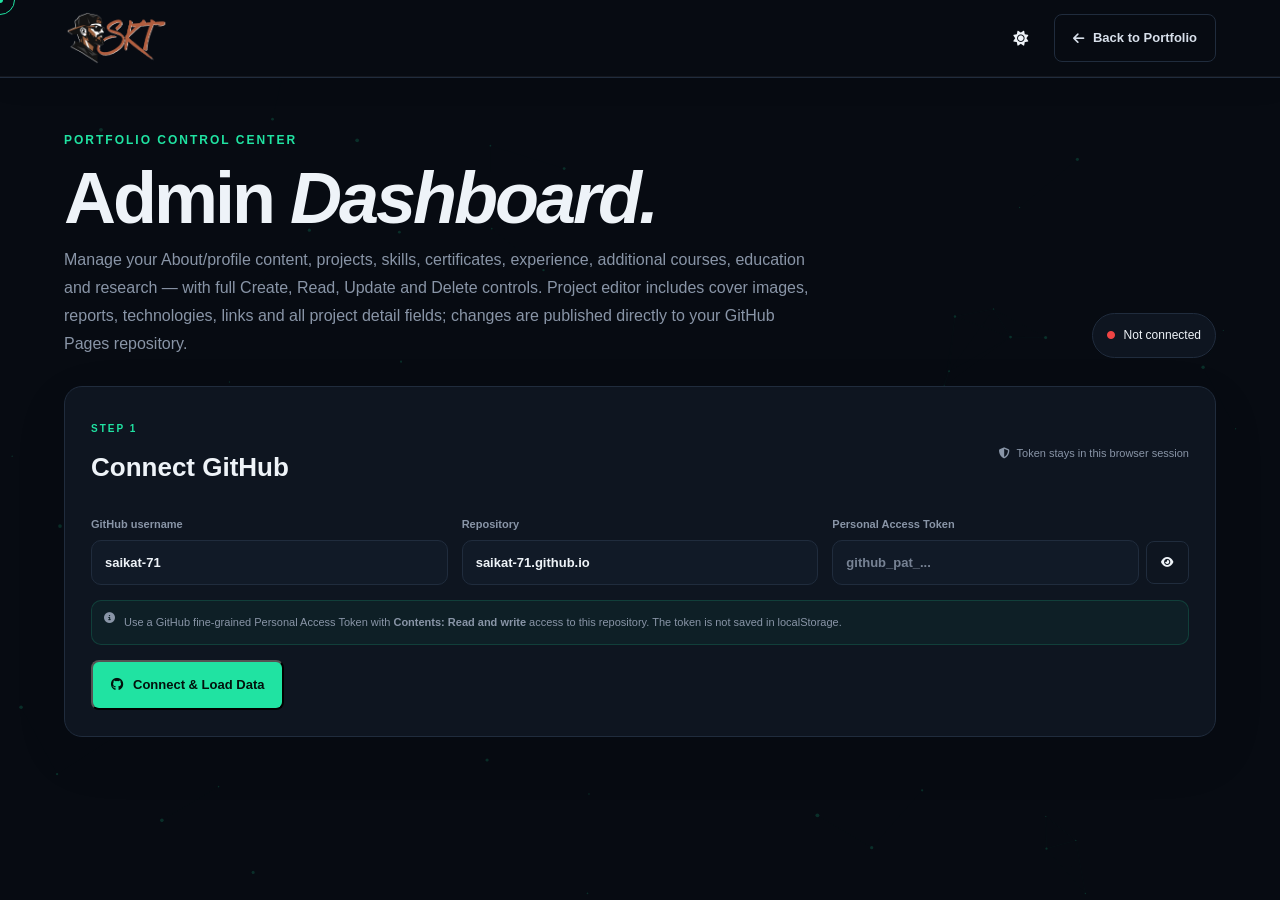
==== commit 8cecea2e: "Update Content Security Policy in admin.html Refactor Content Security Policy meta tag for clarity." ====
--- a/admin.html
+++ b/admin.html
@@ -2,7 +2,10 @@
 <html lang="en">
   <head>
     <meta charset="UTF-8" />
-    <meta http-equiv="Content-Security-Policy" content="default-src 'self'; script-src 'self' 'sha256-fJN0eQTxL5FfFKtjOc4HOi7+WLy/6X/UcdzwZcc83QE='; style-src 'self' 'unsafe-inline' https://fonts.googleapis.com https://cdnjs.cloudflare.com; font-src 'self' https://fonts.gstatic.com https://cdnjs.cloudflare.com data:; img-src 'self' data: blob: https:; connect-src 'self' https://api.github.com; object-src 'none'; base-uri 'self'; form-action 'self'" />
+    <meta
+      http-equiv="Content-Security-Policy"
+      content="default-src 'self'; script-src 'self' 'sha256-fJN0eQTxL5FfFKtjOc4HOi7+WLy/6X/UcdzwZcc83QE='; style-src 'self' 'unsafe-inline' https://fonts.googleapis.com https://cdnjs.cloudflare.com; font-src 'self' https://fonts.gstatic.com https://cdnjs.cloudflare.com data:; img-src 'self' data: blob: https:; connect-src 'self' https://api.github.com; object-src 'none'; base-uri 'self'; form-action 'self'"
+    />
     <meta name="viewport" content="width=device-width, initial-scale=1.0" />
     <link rel="icon" type="image/svg+xml" href="images/favicon.svg?v=2" />
     <link rel="icon" type="image/png" sizes="512x512" href="images/favicon.png?v=2" />
@@ -38,6 +41,7 @@
     <meta name="referrer" content="no-referrer" />
   </head>
   <body class="admin-page">
+    <canvas id="particles" aria-hidden="true"></canvas>
     <div class="cursor-dot" aria-hidden="true"></div>
     <div class="cursor-ring" aria-hidden="true"></div>
     <header class="header">
--- a/style.css
+++ b/style.css
@@ -4477,10 +4477,14 @@
 #education .education-list .education {
   width: 100%;
 }
+#certificates {
+  background: var(--bg) !important;
+  border-top-color: var(--line);
+}
+/* 07 / Courses and 09 / Contact stay transparent so the particle background is visible */
 #courses,
-#certificates,
 #contact {
-  background: var(--bg) !important;
+  background: transparent !important;
   border-top-color: var(--line);
 }
 .header .theme-toggle {
@@ -4522,7 +4526,7 @@
   background: #eaf0f6;
 }
 #contact.section {
-  background: var(--bg);
+  background: transparent;
 }
 #certificateModal .certificate-preview {
   position: relative;
@@ -5706,3 +5710,35 @@
 .hero-metrics[data-ready='false'] {
   visibility: hidden;
 }
+
+/* ===== Hero orbit rings on tablet & mobile =====
+   The rings used to be hidden under 650px. They are now centred on the portrait and
+   sized from the viewport so they stay visible and animated on every screen. */
+@media (max-width: 900px) {
+  .hero-visual .orbit {
+    display: block !important;
+    position: absolute;
+    top: 50%;
+    left: 50%;
+    translate: -50% -50%;
+    z-index: 1;
+    box-sizing: border-box;
+    width: var(--orbit-d) !important;
+    height: var(--orbit-d) !important;
+    max-width: none !important;
+  }
+  .hero-visual .orbit-1 {
+    --orbit-d: 480px;
+  }
+  .hero-visual .orbit-2 {
+    --orbit-d: 570px;
+  }
+}
+@media (max-width: 600px) {
+  .hero-visual .orbit-1 {
+    --orbit-d: min(84vw, 340px);
+  }
+  .hero-visual .orbit-2 {
+    --orbit-d: min(96vw, 400px);
+  }
+}
